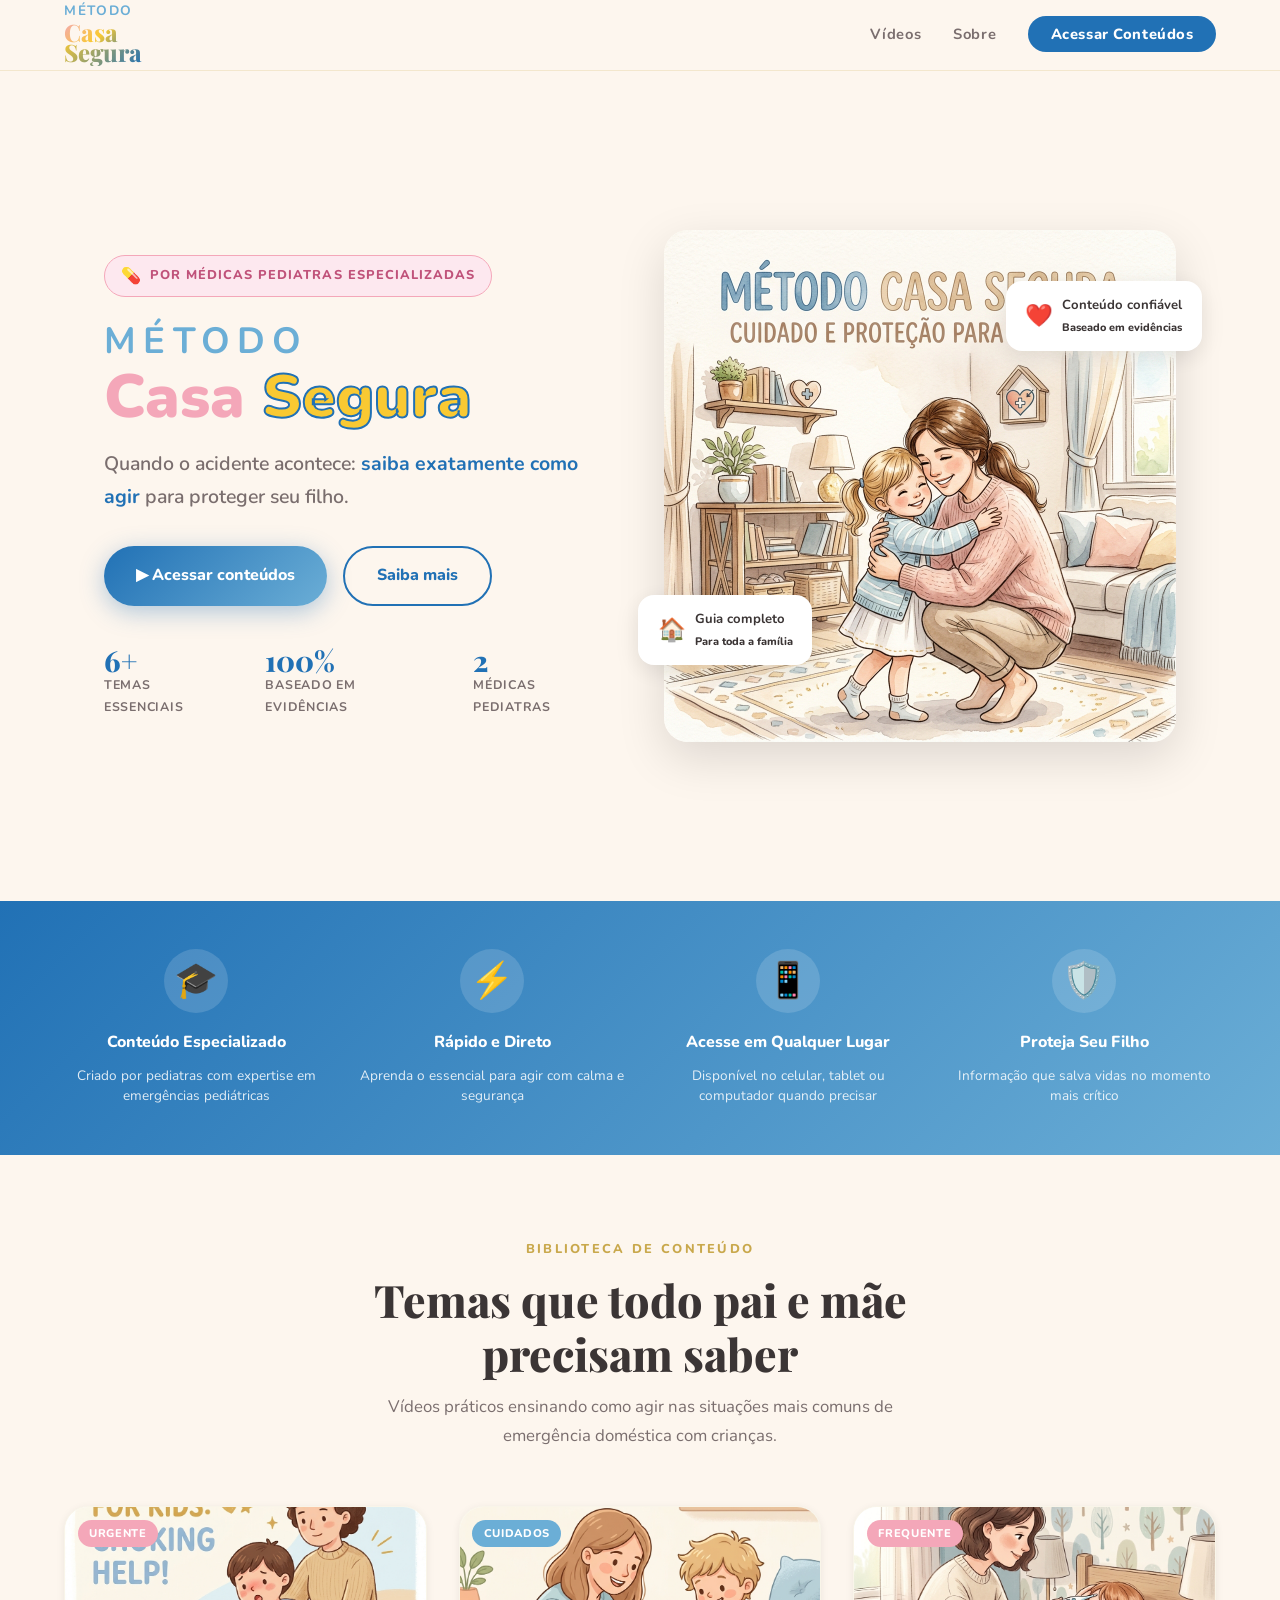
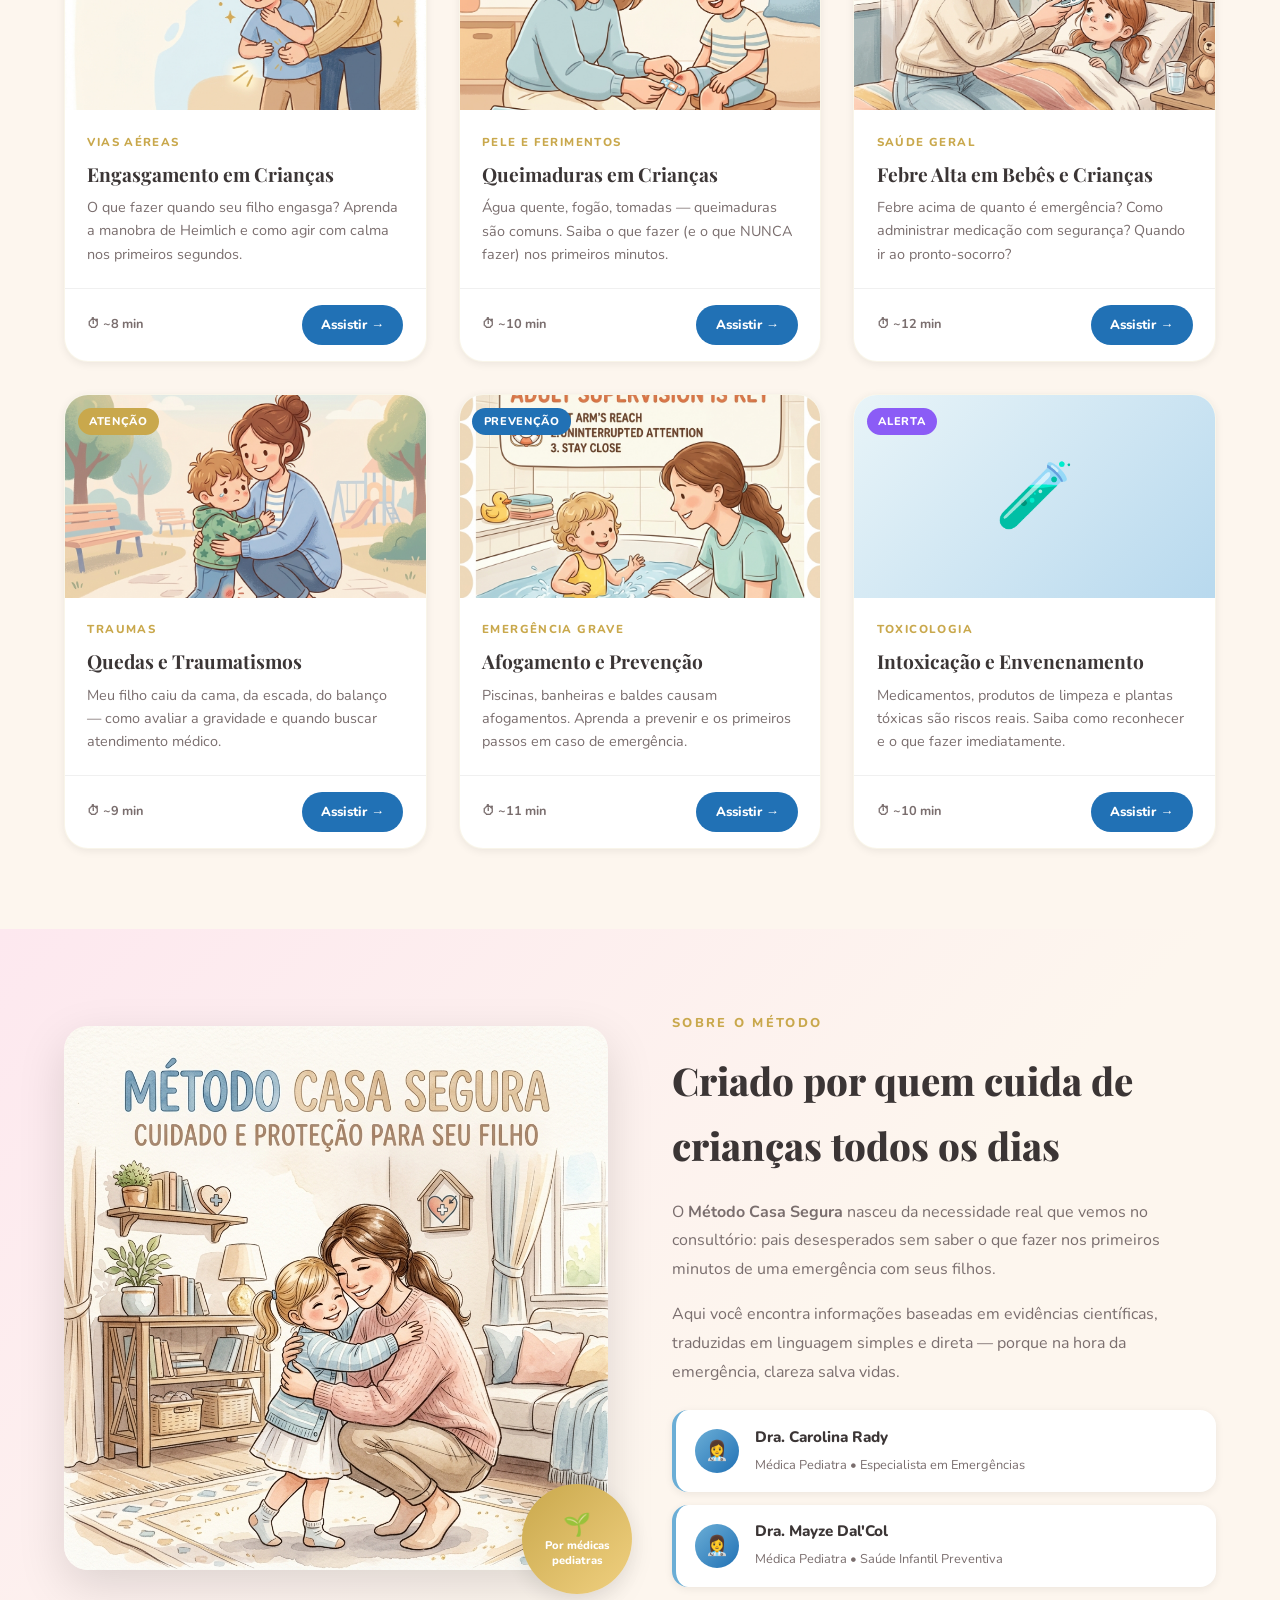
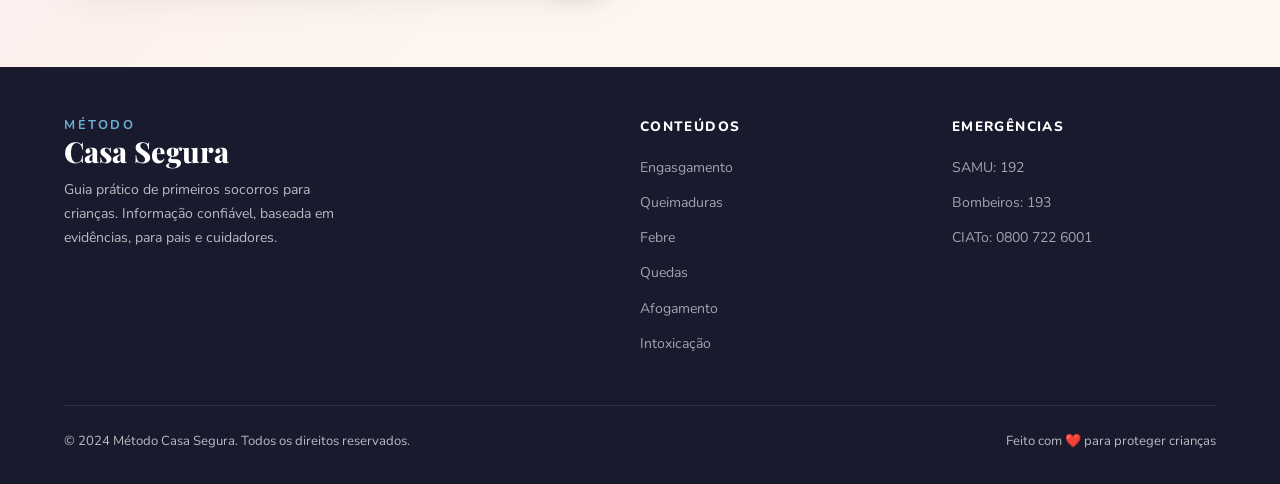
==== index.html @ 20ad070c "Primeiro commit" ====
<!DOCTYPE html>
<html lang="pt-BR">
<head>
  <meta charset="UTF-8" />
  <meta name="viewport" content="width=device-width, initial-scale=1.0" />
  <title>Método Casa Segura — Primeiros Socorros para Crianças</title>
  <meta name="description" content="Guia prático de primeiros socorros para crianças por médicas pediatras. Saiba exatamente como agir quando o acidente acontece." />
  <meta name="keywords" content="primeiros socorros crianças, engasgamento bebê, febre infantil, queimadura criança, método casa segura" />
  <link rel="stylesheet" href="css/style.css" />
  <link rel="icon" href="data:image/svg+xml,<svg xmlns='http://www.w3.org/2000/svg' viewBox='0 0 100 100'><text y='.9em' font-size='90'>🏠</text></svg>" />
</head>
<body>

<!-- ============================
     HEADER
============================= -->
<header class="site-header" id="top">
  <nav class="nav-inner">
    <a href="index.html" class="logo" aria-label="Método Casa Segura - Início">
      <span class="logo-metodo">Método</span>
      <span class="logo-casa">Casa</span>
      <span class="logo-segura">Segura</span>
    </a>

    <ul class="nav-links" id="nav-links" role="list">
      <li><a href="#videos">Vídeos</a></li>
      <li><a href="#sobre">Sobre</a></li>
      <li><a href="#videos" class="nav-cta">Acessar Conteúdos</a></li>
    </ul>

    <button class="hamburger" id="hamburger" aria-label="Abrir menu" aria-expanded="false">
      <span></span><span></span><span></span>
    </button>
  </nav>
</header>

<!-- ============================
     HERO
============================= -->
<main>
  <section class="hero" aria-label="Apresentação">
    <div class="hero-content">
      <div class="hero-badge" role="note">
        <span class="hero-badge-icon">💊</span>
        Por médicas pediatras especializadas
      </div>

      <h1 class="hero-title">
        <span class="word-metodo">Método</span>
        <span class="word-casa">Casa</span>&nbsp;<span class="word-segura">Segura</span>
      </h1>

      <p class="hero-subtitle">
        Quando o acidente acontece: <strong>saiba exatamente como agir</strong> para proteger seu filho.
      </p>

      <div class="hero-actions">
        <a href="#videos" class="btn-primary" id="cta-acessar-conteudos">
          ▶ Acessar conteúdos
        </a>
        <a href="#sobre" class="btn-secondary" id="cta-saiba-mais">
          Saiba mais
        </a>
      </div>

      <div class="hero-stats">
        <div class="stat">
          <span class="stat-number">6+</span>
          <span class="stat-label">Temas essenciais</span>
        </div>
        <div class="stat">
          <span class="stat-number">100%</span>
          <span class="stat-label">Baseado em evidências</span>
        </div>
        <div class="stat">
          <span class="stat-number">2</span>
          <span class="stat-label">Médicas Pediatras</span>
        </div>
      </div>
    </div>

    <div class="hero-image" aria-hidden="true">
      <img src="images/hero.png" alt="Mãe abraçando criança em ambiente seguro" loading="eager" />

      <div class="hero-badge-float badge-float-1">
        <span class="badge-icon">❤️</span>
        <div>
          <strong>Conteúdo confiável</strong><br>
          <small>Baseado em evidências</small>
        </div>
      </div>

      <div class="hero-badge-float badge-float-2">
        <span class="badge-icon">🏠</span>
        <div>
          <strong>Guia completo</strong><br>
          <small>Para toda a família</small>
        </div>
      </div>
    </div>
  </section>

  <!-- ============================
       BENEFITS STRIP
  ============================= -->
  <section class="benefits-strip" aria-label="Benefícios">
    <div class="benefits-grid">
      <div class="benefit-item reveal">
        <div class="benefit-icon">🎓</div>
        <strong class="benefit-title">Conteúdo Especializado</strong>
        <p class="benefit-desc">Criado por pediatras com expertise em emergências pediátricas</p>
      </div>
      <div class="benefit-item reveal">
        <div class="benefit-icon">⚡</div>
        <strong class="benefit-title">Rápido e Direto</strong>
        <p class="benefit-desc">Aprenda o essencial para agir com calma e segurança</p>
      </div>
      <div class="benefit-item reveal">
        <div class="benefit-icon">📱</div>
        <strong class="benefit-title">Acesse em Qualquer Lugar</strong>
        <p class="benefit-desc">Disponível no celular, tablet ou computador quando precisar</p>
      </div>
      <div class="benefit-item reveal">
        <div class="benefit-icon">🛡️</div>
        <strong class="benefit-title">Proteja Seu Filho</strong>
        <p class="benefit-desc">Informação que salva vidas no momento mais crítico</p>
      </div>
    </div>
  </section>

  <!-- ============================
       VIDEO CARDS
  ============================= -->
  <section class="section videos-section" id="videos" aria-label="Vídeos de primeiros socorros">
    <div class="section-inner">
      <header class="section-header reveal">
        <span class="section-eyebrow">Biblioteca de Conteúdo</span>
        <h2 class="section-title">Temas que todo pai e mãe<br>precisam saber</h2>
        <p class="section-subtitle">Vídeos práticos ensinando como agir nas situações mais comuns de emergência doméstica com crianças.</p>
      </header>

      <div class="cards-grid" id="videos-grid">

        <!-- Card 1: Engasgamento -->
        <article class="video-card reveal" id="card-engasgamento">
          <a href="video/engasgamento.html" class="card-thumb" aria-label="Assistir: Engasgamento em Crianças">
            <img src="images/thumb_engasgamento.png" alt="Como agir em casos de engasgamento" loading="lazy" />
            <div class="card-play-overlay" aria-hidden="true">
              <div class="play-btn-overlay">▶</div>
            </div>
            <span class="card-tag">Urgente</span>
          </a>
          <div class="card-body">
            <span class="card-category">Vias Aéreas</span>
            <h3 class="card-title">Engasgamento em Crianças</h3>
            <p class="card-desc">O que fazer quando seu filho engasga? Aprenda a manobra de Heimlich e como agir com calma nos primeiros segundos.</p>
          </div>
          <div class="card-footer">
            <span class="card-duration">⏱ ~8 min</span>
            <a href="video/engasgamento.html" class="btn-card" id="btn-engasgamento">Assistir →</a>
          </div>
        </article>

        <!-- Card 2: Queimadura -->
        <article class="video-card reveal" id="card-queimadura">
          <a href="video/queimadura.html" class="card-thumb" aria-label="Assistir: Queimaduras em Crianças">
            <img src="images/thumb_queimadura.png" alt="Primeiros socorros para queimaduras" loading="lazy" />
            <div class="card-play-overlay" aria-hidden="true">
              <div class="play-btn-overlay">▶</div>
            </div>
            <span class="card-tag" style="background: var(--azul-suave);">Cuidados</span>
          </a>
          <div class="card-body">
            <span class="card-category">Pele e Ferimentos</span>
            <h3 class="card-title">Queimaduras em Crianças</h3>
            <p class="card-desc">Água quente, fogão, tomadas — queimaduras são comuns. Saiba o que fazer (e o que NUNCA fazer) nos primeiros minutos.</p>
          </div>
          <div class="card-footer">
            <span class="card-duration">⏱ ~10 min</span>
            <a href="video/queimadura.html" class="btn-card" id="btn-queimadura">Assistir →</a>
          </div>
        </article>

        <!-- Card 3: Febre -->
        <article class="video-card reveal" id="card-febre">
          <a href="video/febre.html" class="card-thumb" aria-label="Assistir: Febre Alta em Bebês e Crianças">
            <img src="images/thumb_febre.png" alt="Como controlar febre em crianças" loading="lazy" />
            <div class="card-play-overlay" aria-hidden="true">
              <div class="play-btn-overlay">▶</div>
            </div>
            <span class="card-tag" style="background: var(--rosa);">Frequente</span>
          </a>
          <div class="card-body">
            <span class="card-category">Saúde Geral</span>
            <h3 class="card-title">Febre Alta em Bebês e Crianças</h3>
            <p class="card-desc">Febre acima de quanto é emergência? Como administrar medicação com segurança? Quando ir ao pronto-socorro?</p>
          </div>
          <div class="card-footer">
            <span class="card-duration">⏱ ~12 min</span>
            <a href="video/febre.html" class="btn-card" id="btn-febre">Assistir →</a>
          </div>
        </article>

        <!-- Card 4: Queda -->
        <article class="video-card reveal" id="card-queda">
          <a href="video/queda.html" class="card-thumb" aria-label="Assistir: Quedas e Traumatismos">
            <img src="images/thumb_queda.png" alt="Como agir em casos de queda" loading="lazy" />
            <div class="card-play-overlay" aria-hidden="true">
              <div class="play-btn-overlay">▶</div>
            </div>
            <span class="card-tag" style="background: var(--dourado);">Atenção</span>
          </a>
          <div class="card-body">
            <span class="card-category">Traumas</span>
            <h3 class="card-title">Quedas e Traumatismos</h3>
            <p class="card-desc">Meu filho caiu da cama, da escada, do balanço — como avaliar a gravidade e quando buscar atendimento médico.</p>
          </div>
          <div class="card-footer">
            <span class="card-duration">⏱ ~9 min</span>
            <a href="video/queda.html" class="btn-card" id="btn-queda">Assistir →</a>
          </div>
        </article>

        <!-- Card 5: Afogamento -->
        <article class="video-card reveal" id="card-afogamento">
          <a href="video/afogamento.html" class="card-thumb" aria-label="Assistir: Afogamento e Prevenção">
            <img src="images/thumb_afogamento.png" alt="Prevenção e primeiros socorros para afogamento" loading="lazy" />
            <div class="card-play-overlay" aria-hidden="true">
              <div class="play-btn-overlay">▶</div>
            </div>
            <span class="card-tag" style="background: var(--azul-forte);">Prevenção</span>
          </a>
          <div class="card-body">
            <span class="card-category">Emergência Grave</span>
            <h3 class="card-title">Afogamento e Prevenção</h3>
            <p class="card-desc">Piscinas, banheiras e baldes causam afogamentos. Aprenda a prevenir e os primeiros passos em caso de emergência.</p>
          </div>
          <div class="card-footer">
            <span class="card-duration">⏱ ~11 min</span>
            <a href="video/afogamento.html" class="btn-card" id="btn-afogamento">Assistir →</a>
          </div>
        </article>

        <!-- Card 6: Intoxicação -->
        <article class="video-card reveal" id="card-intoxicacao">
          <a href="video/intoxicacao.html" class="card-thumb" aria-label="Assistir: Intoxicação e Envenenamento">
            <div style="width:100%;height:100%;background:linear-gradient(135deg,#E8F4F8,#B8D9EE);display:flex;align-items:center;justify-content:center;font-size:4rem;" aria-hidden="true">🧪</div>
            <div class="card-play-overlay" aria-hidden="true">
              <div class="play-btn-overlay">▶</div>
            </div>
            <span class="card-tag" style="background: #8B5CF6;">Alerta</span>
          </a>
          <div class="card-body">
            <span class="card-category">Toxicologia</span>
            <h3 class="card-title">Intoxicação e Envenenamento</h3>
            <p class="card-desc">Medicamentos, produtos de limpeza e plantas tóxicas são riscos reais. Saiba como reconhecer e o que fazer imediatamente.</p>
          </div>
          <div class="card-footer">
            <span class="card-duration">⏱ ~10 min</span>
            <a href="video/intoxicacao.html" class="btn-card" id="btn-intoxicacao">Assistir →</a>
          </div>
        </article>

      </div><!-- /.cards-grid -->
    </div>
  </section>

  <!-- ============================
       SOBRE / ABOUT
  ============================= -->
  <section class="section about-section" id="sobre" aria-label="Sobre o projeto">
    <div class="section-inner">
      <div class="about-grid">
        <div class="about-image-wrap reveal">
          <img src="images/hero.png" alt="Dra. Carolina Rady e Dra. Mayze Dal Col - Médicas pediatras" />
          <div class="about-badge-stamp" aria-label="Por médicas pediatras">
            <span style="font-size:1.4rem">🌱</span>
            Por médicas pediatras
          </div>
        </div>

        <div class="about-content reveal">
          <span class="section-eyebrow">Sobre o Método</span>
          <h2>Criado por quem cuida de crianças todos os dias</h2>
          <p>O <strong>Método Casa Segura</strong> nasceu da necessidade real que vemos no consultório: pais desesperados sem saber o que fazer nos primeiros minutos de uma emergência com seus filhos.</p>
          <p>Aqui você encontra informações baseadas em evidências científicas, traduzidas em linguagem simples e direta — porque na hora da emergência, clareza salva vidas.</p>

          <div class="doctors-list">
            <div class="doctor-item">
              <div class="doctor-avatar" aria-hidden="true">👩‍⚕️</div>
              <div class="doctor-info">
                <strong>Dra. Carolina Rady</strong>
                <span>Médica Pediatra • Especialista em Emergências</span>
              </div>
            </div>
            <div class="doctor-item">
              <div class="doctor-avatar" aria-hidden="true">👩‍⚕️</div>
              <div class="doctor-info">
                <strong>Dra. Mayze Dal'Col</strong>
                <span>Médica Pediatra • Saúde Infantil Preventiva</span>
              </div>
            </div>
          </div>
        </div>
      </div>
    </div>
  </section>

</main>

<!-- ============================
     FOOTER
============================= -->
<footer class="site-footer" aria-label="Rodapé">
  <div class="footer-inner">
    <div class="footer-brand">
      <div class="logo-footer-metodo">Método</div>
      <div class="logo-footer-name">Casa Segura</div>
      <p>Guia prático de primeiros socorros para crianças. Informação confiável, baseada em evidências, para pais e cuidadores.</p>
    </div>

    <div class="footer-col">
      <h4>Conteúdos</h4>
      <ul>
        <li><a href="video/engasgamento.html">Engasgamento</a></li>
        <li><a href="video/queimadura.html">Queimaduras</a></li>
        <li><a href="video/febre.html">Febre</a></li>
        <li><a href="video/queda.html">Quedas</a></li>
        <li><a href="video/afogamento.html">Afogamento</a></li>
        <li><a href="video/intoxicacao.html">Intoxicação</a></li>
      </ul>
    </div>

    <div class="footer-col">
      <h4>Emergências</h4>
      <ul>
        <li><a href="tel:192">SAMU: 192</a></li>
        <li><a href="tel:193">Bombeiros: 193</a></li>
        <li><a href="tel:0800722600">CIATo: 0800 722 6001</a></li>
      </ul>
    </div>
  </div>

  <div class="footer-bottom">
    <p>&copy; 2024 Método Casa Segura. Todos os direitos reservados.</p>
    <p>Feito com <span class="heart">❤️</span> para proteger crianças</p>
  </div>
</footer>

<script src="js/main.js" defer></script>
</body>
</html>
---- css/style.css ----
/* ===================================================
   MÉTODO CASA SEGURA — Design System
   =================================================== */

@import url('https://fonts.googleapis.com/css2?family=Nunito:ital,wght@0,400;0,600;0,700;0,800;0,900;1,700&family=Playfair+Display:wght@700;800&display=swap');

/* --- CSS Variables --- */
:root {
  --azul-suave:    #6BAED6;
  --azul-forte:    #2171B5;
  --bege:          #FDF6EE;
  --bege-escuro:   #F0E6D3;
  --dourado:       #C9A84C;
  --dourado-claro: #F0D080;
  --rosa:          #F4A7B9;
  --rosa-suave:    #FDE8EF;
  --amarelo:       #F9C932;
  --texto:         #3B3535;
  --texto-leve:    #7A6E6E;
  --branco:        #FFFFFF;

  --radius-sm:  8px;
  --radius-md:  16px;
  --radius-lg:  24px;
  --radius-xl:  40px;

  --shadow-sm:  0 2px 8px rgba(0,0,0,.07);
  --shadow-md:  0 6px 24px rgba(0,0,0,.10);
  --shadow-lg:  0 16px 48px rgba(0,0,0,.13);

  --transition: .3s cubic-bezier(.4,0,.2,1);
  --font-body:  'Nunito', sans-serif;
  --font-title: 'Playfair Display', serif;
}

/* --- Reset & Base --- */
*, *::before, *::after { box-sizing: border-box; margin: 0; padding: 0; }

html { scroll-behavior: smooth; font-size: 16px; }

body {
  font-family: var(--font-body);
  background-color: var(--bege);
  color: var(--texto);
  line-height: 1.7;
  overflow-x: hidden;
}

img { display: block; max-width: 100%; }
a   { text-decoration: none; color: inherit; }
ul  { list-style: none; }

/* --- Scrollbar --- */
::-webkit-scrollbar { width: 8px; }
::-webkit-scrollbar-track { background: var(--bege-escuro); }
::-webkit-scrollbar-thumb { background: var(--azul-suave); border-radius: 4px; }

/* ===================================================
   HEADER / NAV
   =================================================== */
.site-header {
  position: sticky;
  top: 0;
  z-index: 100;
  background: rgba(253,246,238,.92);
  backdrop-filter: blur(12px);
  border-bottom: 1px solid rgba(201,168,76,.2);
  padding: 0 clamp(1rem, 5vw, 4rem);
}

.nav-inner {
  max-width: 1200px;
  margin: 0 auto;
  height: 70px;
  display: flex;
  align-items: center;
  justify-content: space-between;
}

.logo {
  display: flex;
  flex-direction: column;
  line-height: 1.1;
  user-select: none;
}

.logo-metodo {
  font-family: var(--font-body);
  font-weight: 700;
  font-size: .85rem;
  letter-spacing: .12em;
  color: var(--azul-suave);
  text-transform: uppercase;
}

.logo-casa {
  font-family: var(--font-title);
  font-size: 1.5rem;
  font-weight: 800;
  background: linear-gradient(135deg, var(--rosa) 0%, var(--amarelo) 50%, var(--azul-forte) 100%);
  -webkit-background-clip: text;
  -webkit-text-fill-color: transparent;
  background-clip: text;
}

.logo-segura {
  font-family: var(--font-title);
  font-size: 1.5rem;
  font-weight: 800;
  background: linear-gradient(135deg, var(--amarelo) 0%, var(--azul-forte) 100%);
  -webkit-background-clip: text;
  -webkit-text-fill-color: transparent;
  background-clip: text;
  margin-top: -6px;
}

.nav-links {
  display: flex;
  gap: 2rem;
  align-items: center;
}

.nav-links a {
  font-weight: 700;
  font-size: .92rem;
  color: var(--texto-leve);
  letter-spacing: .04em;
  transition: color var(--transition);
  position: relative;
}

.nav-links a::after {
  content: '';
  position: absolute;
  bottom: -4px; left: 0;
  width: 0; height: 2px;
  background: var(--dourado);
  border-radius: 2px;
  transition: width var(--transition);
}

.nav-links a:hover { color: var(--azul-forte); }
.nav-links a:hover::after { width: 100%; }

.nav-cta {
  background: var(--azul-forte) !important;
  color: var(--branco) !important;
  padding: .5rem 1.4rem;
  border-radius: var(--radius-xl);
  font-weight: 800 !important;
  transition: background var(--transition), transform var(--transition), box-shadow var(--transition) !important;
}

.nav-cta::after { display: none !important; }
.nav-cta:hover {
  background: var(--azul-suave) !important;
  transform: translateY(-2px);
  box-shadow: 0 6px 20px rgba(33,113,181,.35) !important;
}

/* Hamburger */
.hamburger {
  display: none;
  flex-direction: column;
  gap: 5px;
  cursor: pointer;
  padding: 4px;
  background: none;
  border: none;
}
.hamburger span {
  display: block;
  width: 26px; height: 3px;
  background: var(--azul-forte);
  border-radius: 3px;
  transition: var(--transition);
}

/* ===================================================
   HERO SECTION
   =================================================== */
.hero {
  min-height: calc(100vh - 70px);
  display: grid;
  grid-template-columns: 1fr 1fr;
  align-items: center;
  gap: 3rem;
  padding: 4rem clamp(1rem, 5vw, 4rem);
  max-width: 1200px;
  margin: 0 auto;
}

.hero-content { order: 1; }

.hero-badge {
  display: inline-flex;
  align-items: center;
  gap: .5rem;
  background: var(--rosa-suave);
  border: 1px solid var(--rosa);
  color: #C0527A;
  font-size: .8rem;
  font-weight: 800;
  letter-spacing: .08em;
  text-transform: uppercase;
  padding: .4rem 1rem;
  border-radius: var(--radius-xl);
  margin-bottom: 1.5rem;
  animation: fadeInDown .6s ease both;
}

.hero-badge-icon { font-size: 1rem; }

.hero-title {
  font-family: var(--font-body);
  font-weight: 900;
  font-size: clamp(2.2rem, 5vw, 3.8rem);
  line-height: 1.1;
  margin-bottom: 1rem;
  animation: fadeInUp .7s .1s ease both;
}

.hero-title .word-metodo {
  font-family: var(--font-body);
  font-size: .6em;
  font-weight: 700;
  display: block;
  color: var(--azul-suave);
  letter-spacing: .2em;
  text-transform: uppercase;
  margin-bottom: .2rem;
}

.hero-title .word-casa {
  color: var(--rosa);
  display: inline-block;
}

.hero-title .word-segura {
  color: var(--amarelo);
  display: inline-block;
  -webkit-text-stroke: 2px var(--azul-forte);
}

.hero-subtitle {
  font-size: clamp(1rem, 2vw, 1.22rem);
  color: var(--texto-leve);
  font-weight: 600;
  max-width: 480px;
  margin-bottom: 2rem;
  animation: fadeInUp .7s .2s ease both;
}

.hero-subtitle strong { color: var(--azul-forte); }

.hero-actions {
  display: flex;
  flex-wrap: wrap;
  gap: 1rem;
  animation: fadeInUp .7s .3s ease both;
}

.btn-primary {
  display: inline-flex;
  align-items: center;
  gap: .6rem;
  background: linear-gradient(135deg, var(--azul-forte), var(--azul-suave));
  color: var(--branco);
  font-family: var(--font-body);
  font-weight: 800;
  font-size: 1rem;
  padding: .9rem 2rem;
  border-radius: var(--radius-xl);
  border: none;
  cursor: pointer;
  box-shadow: 0 6px 24px rgba(33,113,181,.35);
  transition: transform var(--transition), box-shadow var(--transition);
}
.btn-primary:hover {
  transform: translateY(-3px);
  box-shadow: 0 12px 36px rgba(33,113,181,.45);
}

.btn-secondary {
  display: inline-flex;
  align-items: center;
  gap: .6rem;
  background: transparent;
  color: var(--azul-forte);
  font-family: var(--font-body);
  font-weight: 800;
  font-size: 1rem;
  padding: .9rem 2rem;
  border-radius: var(--radius-xl);
  border: 2px solid var(--azul-forte);
  cursor: pointer;
  transition: background var(--transition), color var(--transition), transform var(--transition);
}
.btn-secondary:hover {
  background: var(--azul-forte);
  color: var(--branco);
  transform: translateY(-3px);
}

.hero-stats {
  display: flex;
  gap: 2rem;
  margin-top: 2.5rem;
  animation: fadeInUp .7s .4s ease both;
}

.stat {
  display: flex;
  flex-direction: column;
}
.stat-number {
  font-family: var(--font-title);
  font-size: 1.8rem;
  font-weight: 800;
  color: var(--azul-forte);
  line-height: 1;
}
.stat-label {
  font-size: .78rem;
  font-weight: 700;
  color: var(--texto-leve);
  text-transform: uppercase;
  letter-spacing: .06em;
}

.hero-image {
  order: 2;
  position: relative;
  animation: fadeIn .8s .2s ease both;
}

.hero-image img {
  width: 100%;
  max-width: 520px;
  margin: 0 auto;
  border-radius: var(--radius-lg);
  box-shadow: var(--shadow-lg);
}

.hero-badge-float {
  position: absolute;
  background: var(--branco);
  border-radius: var(--radius-md);
  box-shadow: var(--shadow-md);
  padding: .8rem 1.2rem;
  display: flex;
  align-items: center;
  gap: .6rem;
  font-weight: 800;
  font-size: .82rem;
  color: var(--texto);
  animation: float 3s ease-in-out infinite;
}

.hero-badge-float .badge-icon { font-size: 1.4rem; }

.badge-float-1 { top: 10%; right: -5%; }
.badge-float-2 { bottom: 15%; left: -5%; animation-delay: 1.5s; }

/* ===================================================
   DIVIDER ORNAMENT
   =================================================== */
.ornament-divider {
  text-align: center;
  padding: .5rem 0;
  color: var(--dourado);
  font-size: 1.4rem;
  letter-spacing: .6em;
  opacity: .6;
}

/* ===================================================
   SECTION COMMONS
   =================================================== */
.section {
  padding: 5rem clamp(1rem, 5vw, 4rem);
}

.section-inner {
  max-width: 1200px;
  margin: 0 auto;
}

.section-header {
  text-align: center;
  margin-bottom: 3.5rem;
}

.section-eyebrow {
  display: inline-block;
  font-size: .8rem;
  font-weight: 800;
  letter-spacing: .18em;
  text-transform: uppercase;
  color: var(--dourado);
  margin-bottom: .8rem;
}

.section-title {
  font-family: var(--font-title);
  font-size: clamp(1.8rem, 4vw, 2.8rem);
  font-weight: 800;
  color: var(--texto);
  line-height: 1.2;
  margin-bottom: .8rem;
}

.section-subtitle {
  font-size: 1.05rem;
  color: var(--texto-leve);
  max-width: 560px;
  margin: 0 auto;
}

/* ===================================================
   BENEFITS STRIP
   =================================================== */
.benefits-strip {
  background: linear-gradient(135deg, var(--azul-forte) 0%, var(--azul-suave) 100%);
  padding: 3rem clamp(1rem, 5vw, 4rem);
}

.benefits-grid {
  max-width: 1200px;
  margin: 0 auto;
  display: grid;
  grid-template-columns: repeat(auto-fit, minmax(200px, 1fr));
  gap: 2rem;
}

.benefit-item {
  display: flex;
  flex-direction: column;
  align-items: center;
  text-align: center;
  color: var(--branco);
  gap: .6rem;
}

.benefit-icon {
  font-size: 2.2rem;
  background: rgba(255,255,255,.15);
  width: 64px; height: 64px;
  border-radius: 50%;
  display: flex;
  align-items: center;
  justify-content: center;
  margin-bottom: .4rem;
}

.benefit-title {
  font-weight: 800;
  font-size: 1rem;
}

.benefit-desc {
  font-size: .85rem;
  opacity: .85;
  line-height: 1.5;
}

/* ===================================================
   VIDEO CARDS GRID
   =================================================== */
.videos-section { background: var(--bege); }

.cards-grid {
  display: grid;
  grid-template-columns: repeat(auto-fill, minmax(300px, 1fr));
  gap: 2rem;
}

.video-card {
  background: var(--branco);
  border-radius: var(--radius-lg);
  overflow: hidden;
  box-shadow: var(--shadow-sm);
  transition: transform var(--transition), box-shadow var(--transition);
  cursor: pointer;
  display: flex;
  flex-direction: column;
  border: 1px solid rgba(201,168,76,.12);
}

.video-card:hover {
  transform: translateY(-8px);
  box-shadow: var(--shadow-lg);
}

.card-thumb {
  position: relative;
  overflow: hidden;
  aspect-ratio: 16/9;
  background: var(--bege-escuro);
}

.card-thumb img {
  width: 100%;
  height: 100%;
  object-fit: cover;
  transition: transform var(--transition);
}

.video-card:hover .card-thumb img {
  transform: scale(1.05);
}

.card-play-overlay {
  position: absolute;
  inset: 0;
  background: rgba(33,113,181,.18);
  display: flex;
  align-items: center;
  justify-content: center;
  opacity: 0;
  transition: opacity var(--transition);
}

.video-card:hover .card-play-overlay { opacity: 1; }

.play-btn-overlay {
  width: 60px; height: 60px;
  background: var(--branco);
  border-radius: 50%;
  display: flex;
  align-items: center;
  justify-content: center;
  box-shadow: var(--shadow-md);
  font-size: 1.4rem;
  transform: scale(.8);
  transition: transform var(--transition);
}

.video-card:hover .play-btn-overlay { transform: scale(1); }

.card-tag {
  position: absolute;
  top: .8rem; left: .8rem;
  background: var(--rosa);
  color: var(--branco);
  font-size: .7rem;
  font-weight: 800;
  text-transform: uppercase;
  letter-spacing: .06em;
  padding: .25rem .7rem;
  border-radius: var(--radius-xl);
}

.card-body {
  padding: 1.4rem;
  flex: 1;
  display: flex;
  flex-direction: column;
  gap: .6rem;
}

.card-category {
  font-size: .72rem;
  font-weight: 800;
  letter-spacing: .12em;
  text-transform: uppercase;
  color: var(--dourado);
}

.card-title {
  font-family: var(--font-title);
  font-size: 1.2rem;
  font-weight: 700;
  color: var(--texto);
  line-height: 1.3;
}

.card-desc {
  font-size: .9rem;
  color: var(--texto-leve);
  line-height: 1.6;
  flex: 1;
}

.card-footer {
  display: flex;
  align-items: center;
  justify-content: space-between;
  padding: 1rem 1.4rem;
  border-top: 1px solid rgba(0,0,0,.06);
}

.card-duration {
  font-size: .8rem;
  font-weight: 700;
  color: var(--texto-leve);
  display: flex;
  align-items: center;
  gap: .35rem;
}

.btn-card {
  display: inline-flex;
  align-items: center;
  gap: .4rem;
  background: var(--azul-forte);
  color: var(--branco);
  font-family: var(--font-body);
  font-weight: 800;
  font-size: .82rem;
  padding: .55rem 1.2rem;
  border-radius: var(--radius-xl);
  border: none;
  cursor: pointer;
  transition: background var(--transition), transform var(--transition);
  text-decoration: none;
}

.btn-card:hover {
  background: var(--azul-suave);
  transform: translateX(3px);
}

/* ===================================================
   ABOUT SECTION
   =================================================== */
.about-section {
  background: linear-gradient(135deg, var(--rosa-suave) 0%, var(--bege) 60%);
}

.about-grid {
  display: grid;
  grid-template-columns: 1fr 1fr;
  gap: 4rem;
  align-items: center;
}

.about-image-wrap {
  position: relative;
}

.about-image-wrap img {
  border-radius: var(--radius-lg);
  box-shadow: var(--shadow-lg);
}

.about-badge-stamp {
  position: absolute;
  bottom: -1.5rem; right: -1.5rem;
  width: 110px; height: 110px;
  background: linear-gradient(135deg, var(--dourado), var(--dourado-claro));
  border-radius: 50%;
  display: flex;
  flex-direction: column;
  align-items: center;
  justify-content: center;
  text-align: center;
  box-shadow: var(--shadow-md);
  color: var(--branco);
  font-weight: 800;
  font-size: .7rem;
  line-height: 1.3;
  padding: 1rem;
  animation: float 3s ease-in-out infinite;
}

.about-content h2 {
  font-family: var(--font-title);
  font-size: clamp(1.6rem, 3vw, 2.4rem);
  font-weight: 800;
  color: var(--texto);
  margin-bottom: 1.2rem;
}

.about-content p {
  font-size: 1rem;
  color: var(--texto-leve);
  margin-bottom: 1rem;
  line-height: 1.8;
}

.doctors-list {
  display: flex;
  flex-direction: column;
  gap: .8rem;
  margin-top: 1.5rem;
}

.doctor-item {
  display: flex;
  align-items: center;
  gap: 1rem;
  background: var(--branco);
  padding: .9rem 1.2rem;
  border-radius: var(--radius-md);
  box-shadow: var(--shadow-sm);
  border-left: 4px solid var(--azul-suave);
}

.doctor-avatar {
  width: 44px; height: 44px;
  border-radius: 50%;
  background: linear-gradient(135deg, var(--azul-suave), var(--azul-forte));
  display: flex;
  align-items: center;
  justify-content: center;
  font-size: 1.2rem;
  flex-shrink: 0;
}

.doctor-info strong {
  display: block;
  font-weight: 800;
  font-size: .95rem;
  color: var(--texto);
}

.doctor-info span {
  font-size: .8rem;
  color: var(--texto-leve);
}

/* ===================================================
   FOOTER
   =================================================== */
.site-footer {
  background: #1A1A2E;
  color: rgba(255,255,255,.7);
  padding: 3rem clamp(1rem, 5vw, 4rem) 2rem;
}

.footer-inner {
  max-width: 1200px;
  margin: 0 auto;
  display: grid;
  grid-template-columns: 2fr 1fr 1fr;
  gap: 3rem;
  padding-bottom: 2.5rem;
  border-bottom: 1px solid rgba(255,255,255,.1);
}

.footer-brand .logo-footer-metodo {
  font-size: .8rem;
  font-weight: 700;
  letter-spacing: .2em;
  text-transform: uppercase;
  color: var(--azul-suave);
}

.footer-brand .logo-footer-name {
  font-family: var(--font-title);
  font-size: 1.8rem;
  font-weight: 800;
  color: var(--branco);
  line-height: 1;
  margin-bottom: .8rem;
}

.footer-brand p {
  font-size: .88rem;
  line-height: 1.7;
  max-width: 300px;
}

.footer-col h4 {
  font-weight: 800;
  font-size: .85rem;
  letter-spacing: .1em;
  text-transform: uppercase;
  color: var(--branco);
  margin-bottom: 1rem;
}

.footer-col ul li {
  margin-bottom: .5rem;
}

.footer-col ul li a {
  font-size: .88rem;
  color: rgba(255,255,255,.6);
  transition: color var(--transition);
}

.footer-col ul li a:hover { color: var(--azul-suave); }

.footer-bottom {
  max-width: 1200px;
  margin: 1.5rem auto 0;
  display: flex;
  align-items: center;
  justify-content: space-between;
  flex-wrap: wrap;
  gap: 1rem;
  font-size: .82rem;
}

.footer-bottom .heart { color: var(--rosa); }

/* ===================================================
   VIDEO PAGE SPECIFICS
   =================================================== */
.page-video-hero {
  background: linear-gradient(180deg, var(--bege-escuro) 0%, var(--bege) 100%);
  padding: 3rem clamp(1rem, 5vw, 4rem) 0;
}

.video-page-inner {
  max-width: 900px;
  margin: 0 auto;
}

.back-link {
  display: inline-flex;
  align-items: center;
  gap: .5rem;
  color: var(--azul-forte);
  font-weight: 800;
  font-size: .9rem;
  margin-bottom: 1.5rem;
  transition: gap var(--transition);
}
.back-link:hover { gap: .8rem; }

.video-page-category {
  font-size: .75rem;
  font-weight: 800;
  letter-spacing: .14em;
  text-transform: uppercase;
  color: var(--dourado);
  margin-bottom: .5rem;
}

.video-page-title {
  font-family: var(--font-title);
  font-size: clamp(1.8rem, 4vw, 3rem);
  font-weight: 800;
  color: var(--texto);
  line-height: 1.2;
  margin-bottom: 1rem;
}

.video-page-subtitle {
  font-size: 1.1rem;
  color: var(--texto-leve);
  margin-bottom: 2rem;
  max-width: 600px;
}

.video-player-wrap {
  background: #0d0d0d;
  border-radius: var(--radius-lg) var(--radius-lg) 0 0;
  overflow: hidden;
  aspect-ratio: 16/9;
  box-shadow: var(--shadow-lg);
  position: relative;
}

.video-player-wrap iframe,
.video-player-wrap video {
  width: 100%;
  height: 100%;
  border: none;
  display: block;
}

/* HTML5 video native controls override */
.video-player-wrap video {
  background: #000;
  outline: none;
}

/* Placeholder when no video is set */
.video-placeholder {
  position: absolute;
  inset: 0;
  display: flex;
  flex-direction: column;
  align-items: center;
  justify-content: center;
  gap: 1rem;
  background: linear-gradient(135deg, #1a1a2e 0%, #16213e 100%);
  color: rgba(255,255,255,.5);
  font-family: var(--font-body);
}

.video-placeholder .ph-icon { font-size: 3.5rem; opacity: .4; }
.video-placeholder p { font-size: .9rem; text-align: center; max-width: 260px; line-height: 1.6; }

.video-content-section {
  padding: 3rem clamp(1rem, 5vw, 4rem) 5rem;
}

.video-content-inner {
  max-width: 900px;
  margin: 0 auto;
  display: grid;
  grid-template-columns: 1fr 320px;
  gap: 3rem;
  align-items: start;
}

.video-description h3 {
  font-family: var(--font-title);
  font-size: 1.5rem;
  font-weight: 700;
  color: var(--texto);
  margin: 1.5rem 0 .8rem;
}

.video-description h3:first-child { margin-top: 0; }

.video-description p {
  font-size: 1rem;
  color: var(--texto-leve);
  line-height: 1.8;
  margin-bottom: 1rem;
}

.video-description ul {
  list-style: none;
  padding: 0;
  margin: 0 0 1.2rem;
  display: flex;
  flex-direction: column;
  gap: .5rem;
}

.video-description ul li {
  display: flex;
  gap: .7rem;
  align-items: flex-start;
  font-size: .97rem;
  color: var(--texto-leve);
  line-height: 1.6;
}

.video-description ul li::before {
  content: '✓';
  display: inline-flex;
  align-items: center;
  justify-content: center;
  width: 22px; height: 22px;
  background: linear-gradient(135deg, var(--azul-suave), var(--azul-forte));
  color: var(--branco);
  border-radius: 50%;
  font-size: .7rem;
  font-weight: 800;
  flex-shrink: 0;
  margin-top: 1px;
}

.warning-box {
  background: linear-gradient(135deg, #FFF3E0, #FFF8E7);
  border-left: 4px solid var(--amarelo);
  border-radius: 0 var(--radius-md) var(--radius-md) 0;
  padding: 1.2rem 1.5rem;
  margin: 1.5rem 0;
  font-size: .95rem;
  color: #7A5500;
  font-weight: 600;
  line-height: 1.6;
}

.warning-box strong { color: #5A3D00; }

.video-sidebar .sidebar-card {
  background: var(--branco);
  border-radius: var(--radius-lg);
  padding: 1.5rem;
  box-shadow: var(--shadow-sm);
  border: 1px solid rgba(201,168,76,.15);
  margin-bottom: 1.5rem;
}

.sidebar-card h4 {
  font-family: var(--font-title);
  font-size: 1.1rem;
  font-weight: 700;
  color: var(--texto);
  margin-bottom: 1rem;
  padding-bottom: .6rem;
  border-bottom: 2px solid var(--bege-escuro);
}

.related-list { display: flex; flex-direction: column; gap: .7rem; }

.related-item {
  display: flex;
  gap: .8rem;
  align-items: center;
  text-decoration: none;
  padding: .5rem;
  border-radius: var(--radius-sm);
  transition: background var(--transition);
}

.related-item:hover { background: var(--bege); }

.related-item img {
  width: 72px;
  height: 48px;
  object-fit: cover;
  border-radius: var(--radius-sm);
  flex-shrink: 0;
}

.related-item-info strong {
  display: block;
  font-size: .85rem;
  font-weight: 800;
  color: var(--texto);
  line-height: 1.3;
}

.related-item-info span {
  font-size: .76rem;
  color: var(--texto-leve);
}

.emergency-card {
  background: linear-gradient(135deg, var(--azul-forte), var(--azul-suave));
  color: var(--branco);
  border-radius: var(--radius-lg);
  padding: 1.5rem;
  text-align: center;
  box-shadow: var(--shadow-md);
}

.emergency-card .icon { font-size: 2.5rem; margin-bottom: .5rem; }
.emergency-card h4 { font-weight: 800; margin-bottom: .4rem; }
.emergency-card p { font-size: .85rem; opacity: .85; margin-bottom: 1rem; }
.emergency-number {
  font-family: var(--font-title);
  font-size: 2.5rem;
  font-weight: 800;
  letter-spacing: .05em;
}

/* ===================================================
   ANIMATIONS
   =================================================== */
@keyframes fadeInDown {
  from { opacity: 0; transform: translateY(-16px); }
  to   { opacity: 1; transform: translateY(0); }
}

@keyframes fadeInUp {
  from { opacity: 0; transform: translateY(20px); }
  to   { opacity: 1; transform: translateY(0); }
}

@keyframes fadeIn {
  from { opacity: 0; }
  to   { opacity: 1; }
}

@keyframes float {
  0%, 100% { transform: translateY(0); }
  50%       { transform: translateY(-10px); }
}

/* Scroll-triggered fade-in */
.reveal {
  opacity: 0;
  transform: translateY(28px);
  transition: opacity .6s ease, transform .6s ease;
}
.reveal.visible {
  opacity: 1;
  transform: translateY(0);
}

/* ===================================================
   RESPONSIVE
   =================================================== */
@media (max-width: 900px) {
  .hero {
    grid-template-columns: 1fr;
    min-height: auto;
    padding-top: 2.5rem;
    text-align: center;
  }
  .hero-content { order: 2; }
  .hero-image  { order: 1; }
  .hero-image img { max-width: 340px; }
  .hero-actions { justify-content: center; }
  .hero-stats   { justify-content: center; }
  .hero-subtitle { margin: 0 auto 2rem; }
  .badge-float-1, .badge-float-2 { display: none; }

  .about-grid { grid-template-columns: 1fr; }
  .about-image-wrap { max-width: 400px; margin: 0 auto; }

  .footer-inner { grid-template-columns: 1fr 1fr; }
  .footer-brand { grid-column: 1 / -1; }

  .video-content-inner { grid-template-columns: 1fr; }
  .video-sidebar { order: -1; }
}

@media (max-width: 600px) {
  .nav-links { display: none; flex-direction: column; }
  .nav-links.open {
    display: flex;
    position: fixed;
    top: 70px; left: 0; right: 0;
    background: var(--bege);
    padding: 1.5rem 2rem;
    box-shadow: var(--shadow-md);
    border-top: 1px solid var(--bege-escuro);
    gap: 1.2rem;
    z-index: 99;
  }
  .nav-links.open a { font-size: 1.1rem; }
  .hamburger { display: flex; }

  .footer-inner { grid-template-columns: 1fr; }
  .footer-bottom { flex-direction: column; text-align: center; }

  .cards-grid { grid-template-columns: 1fr; }
}
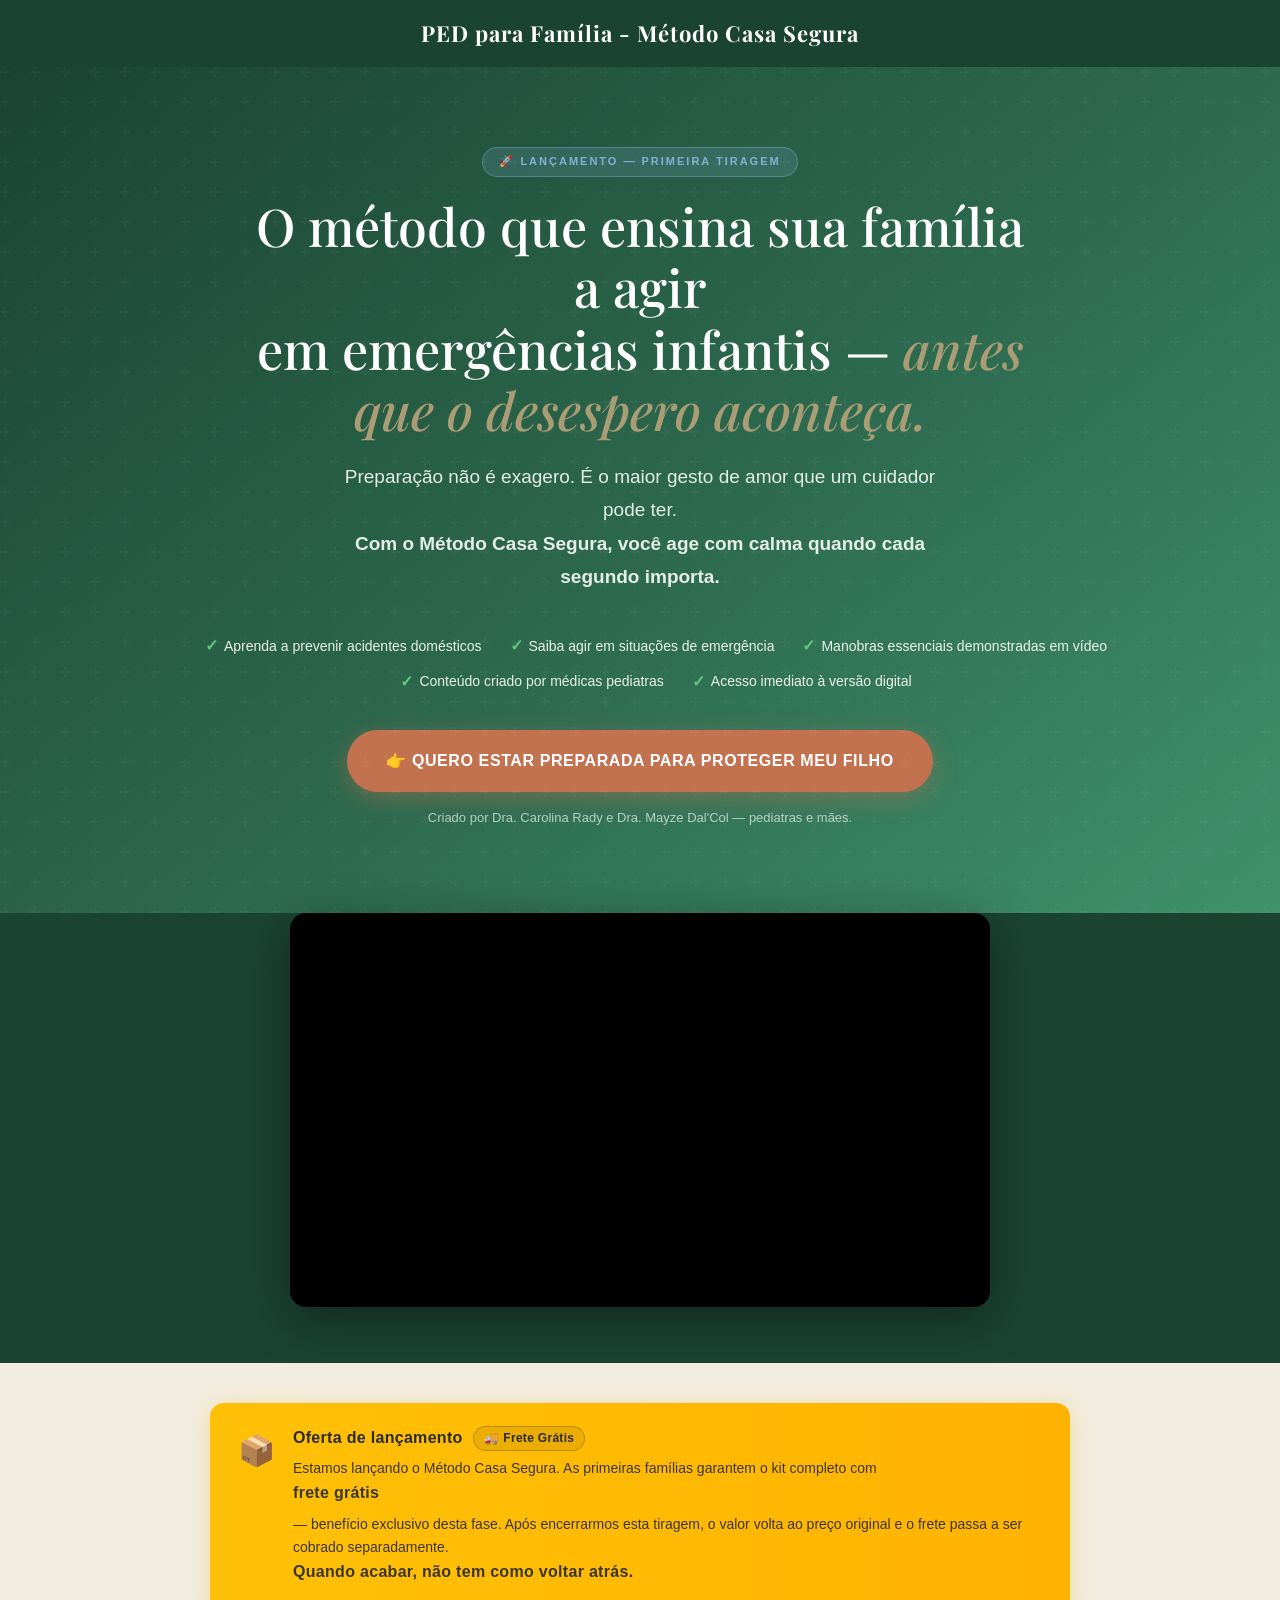
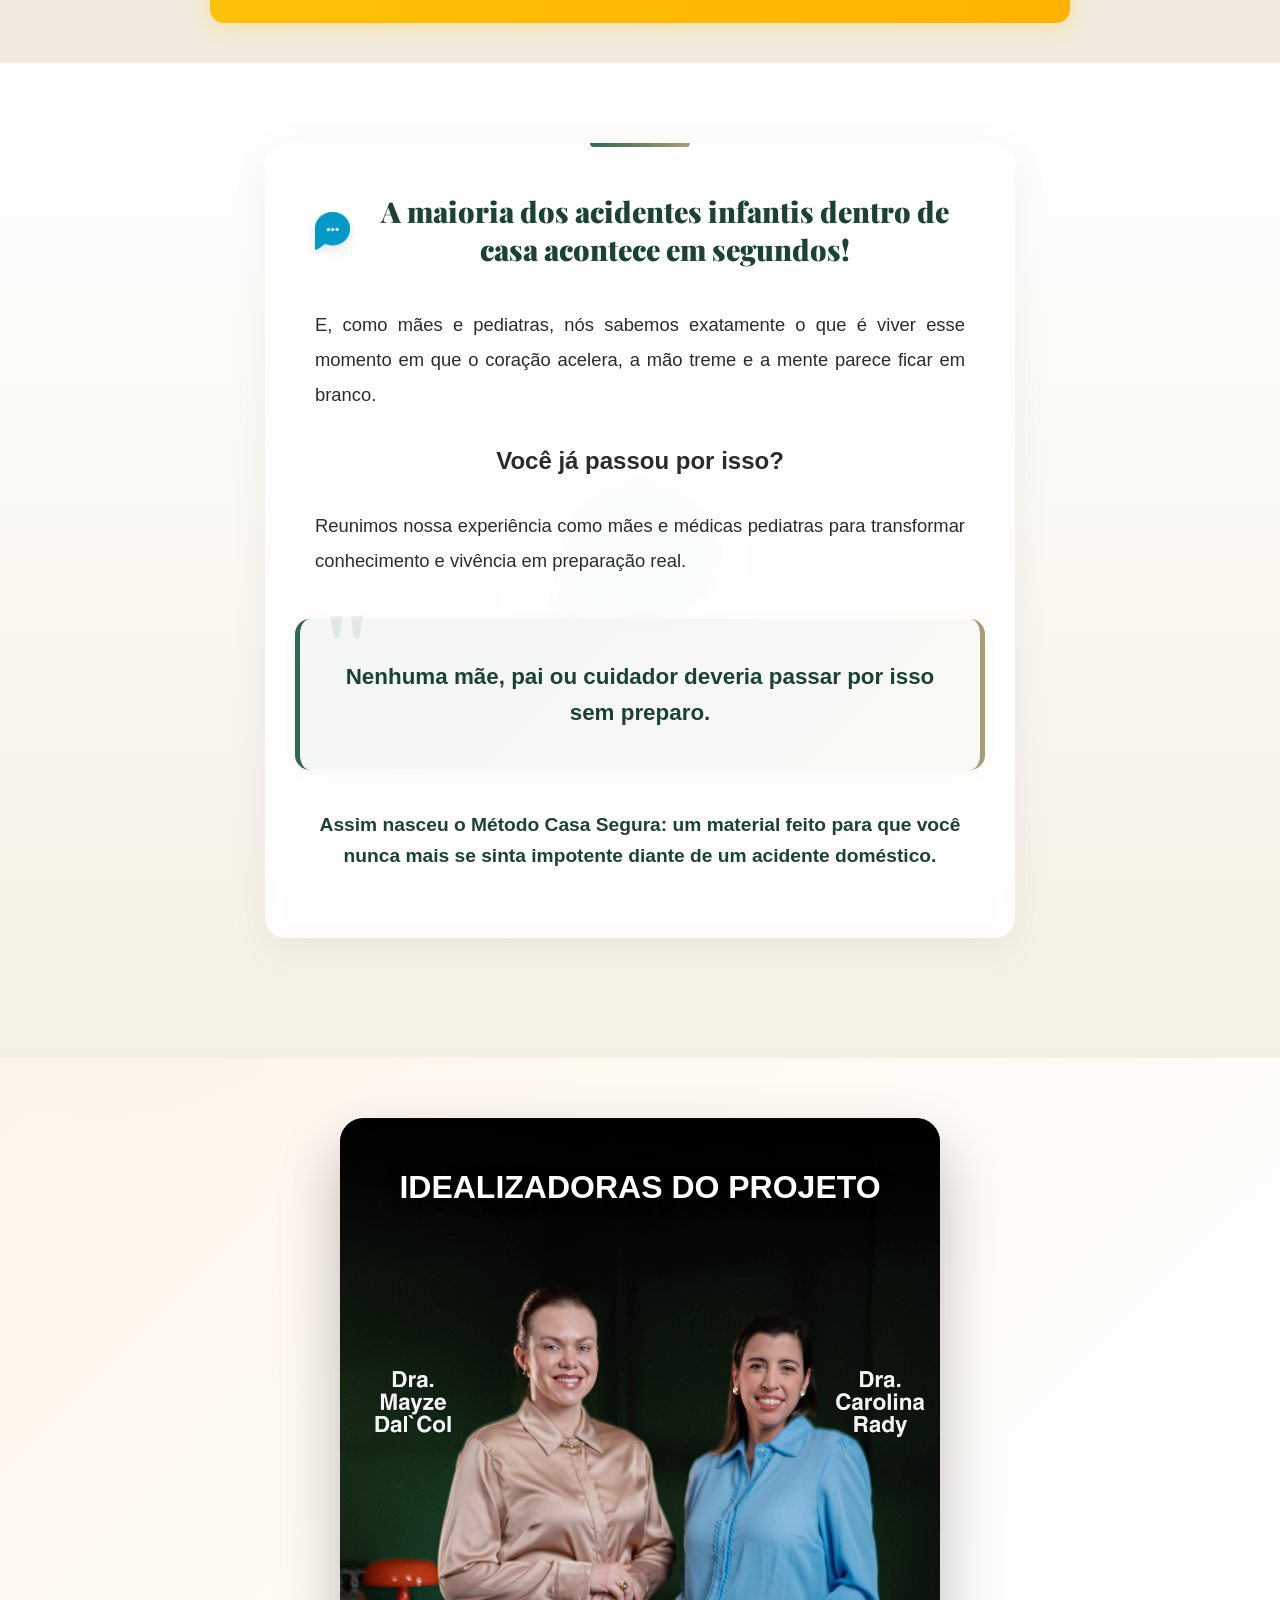
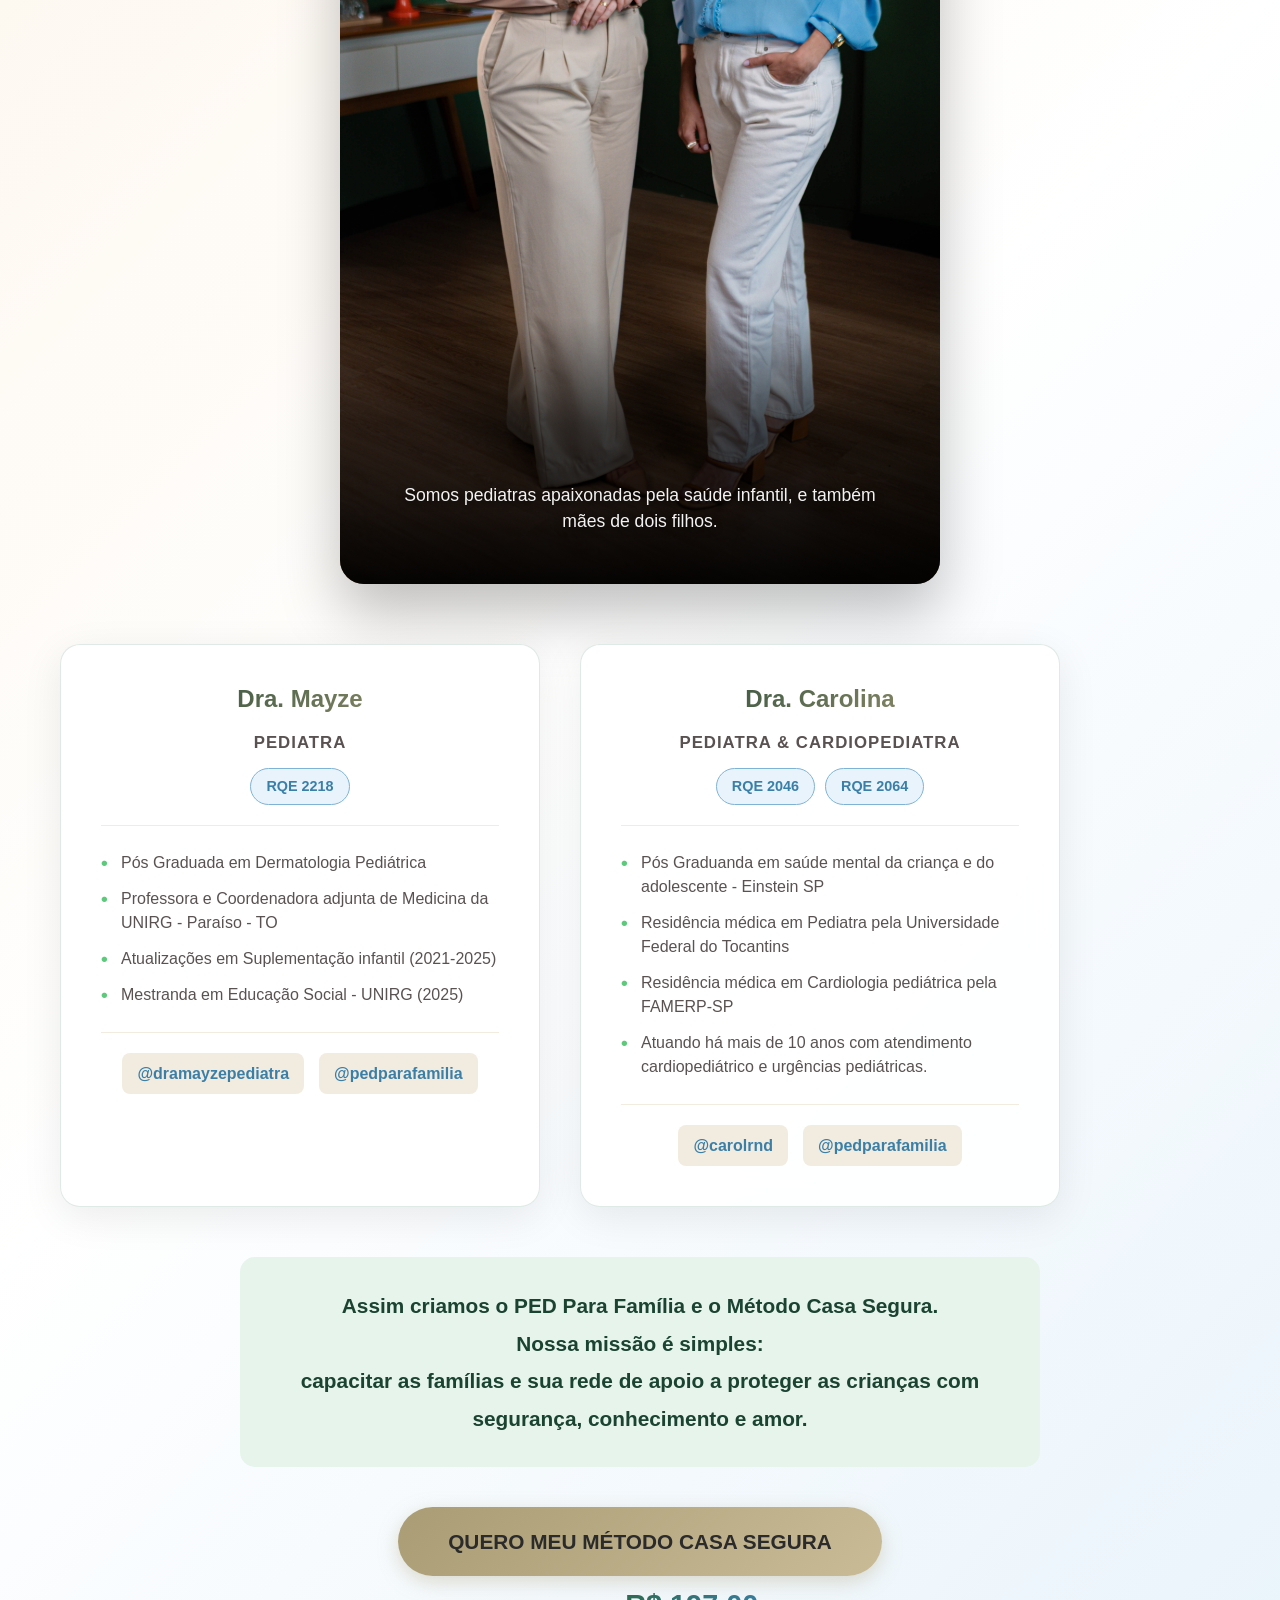
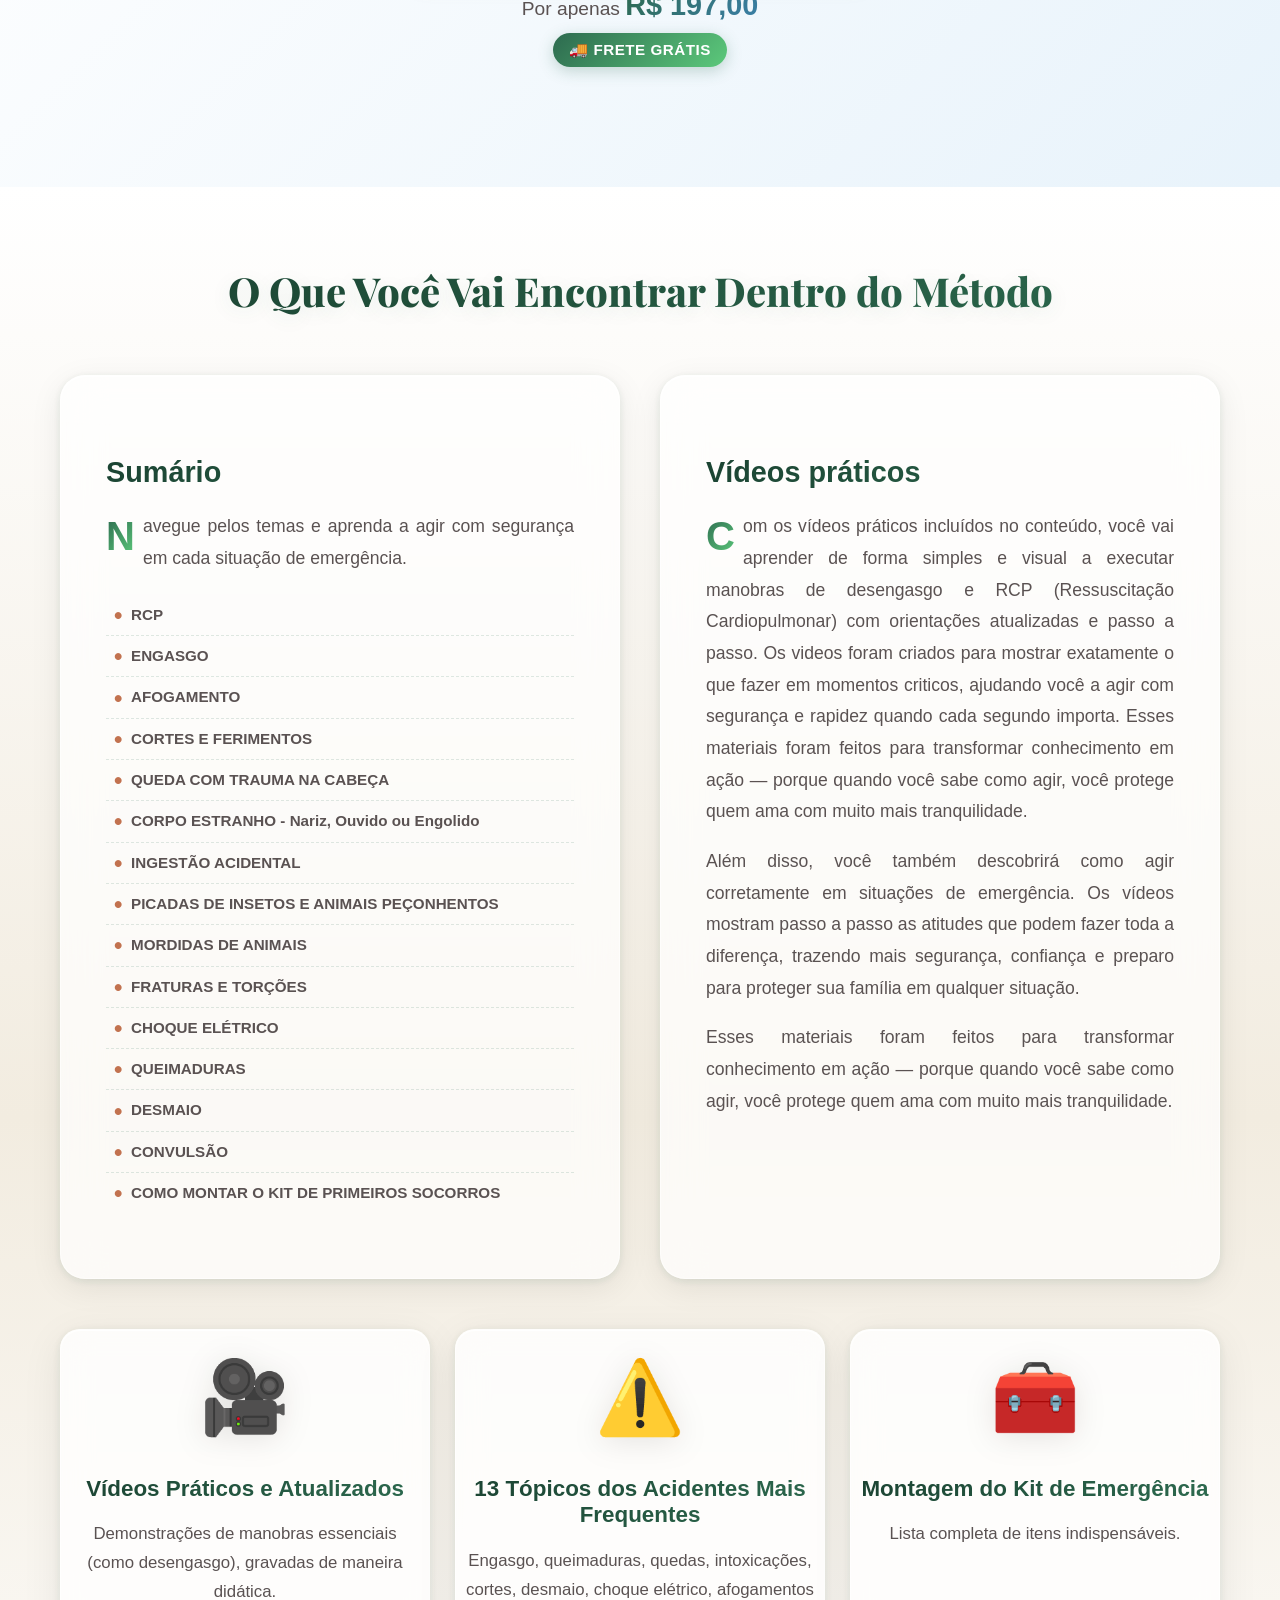
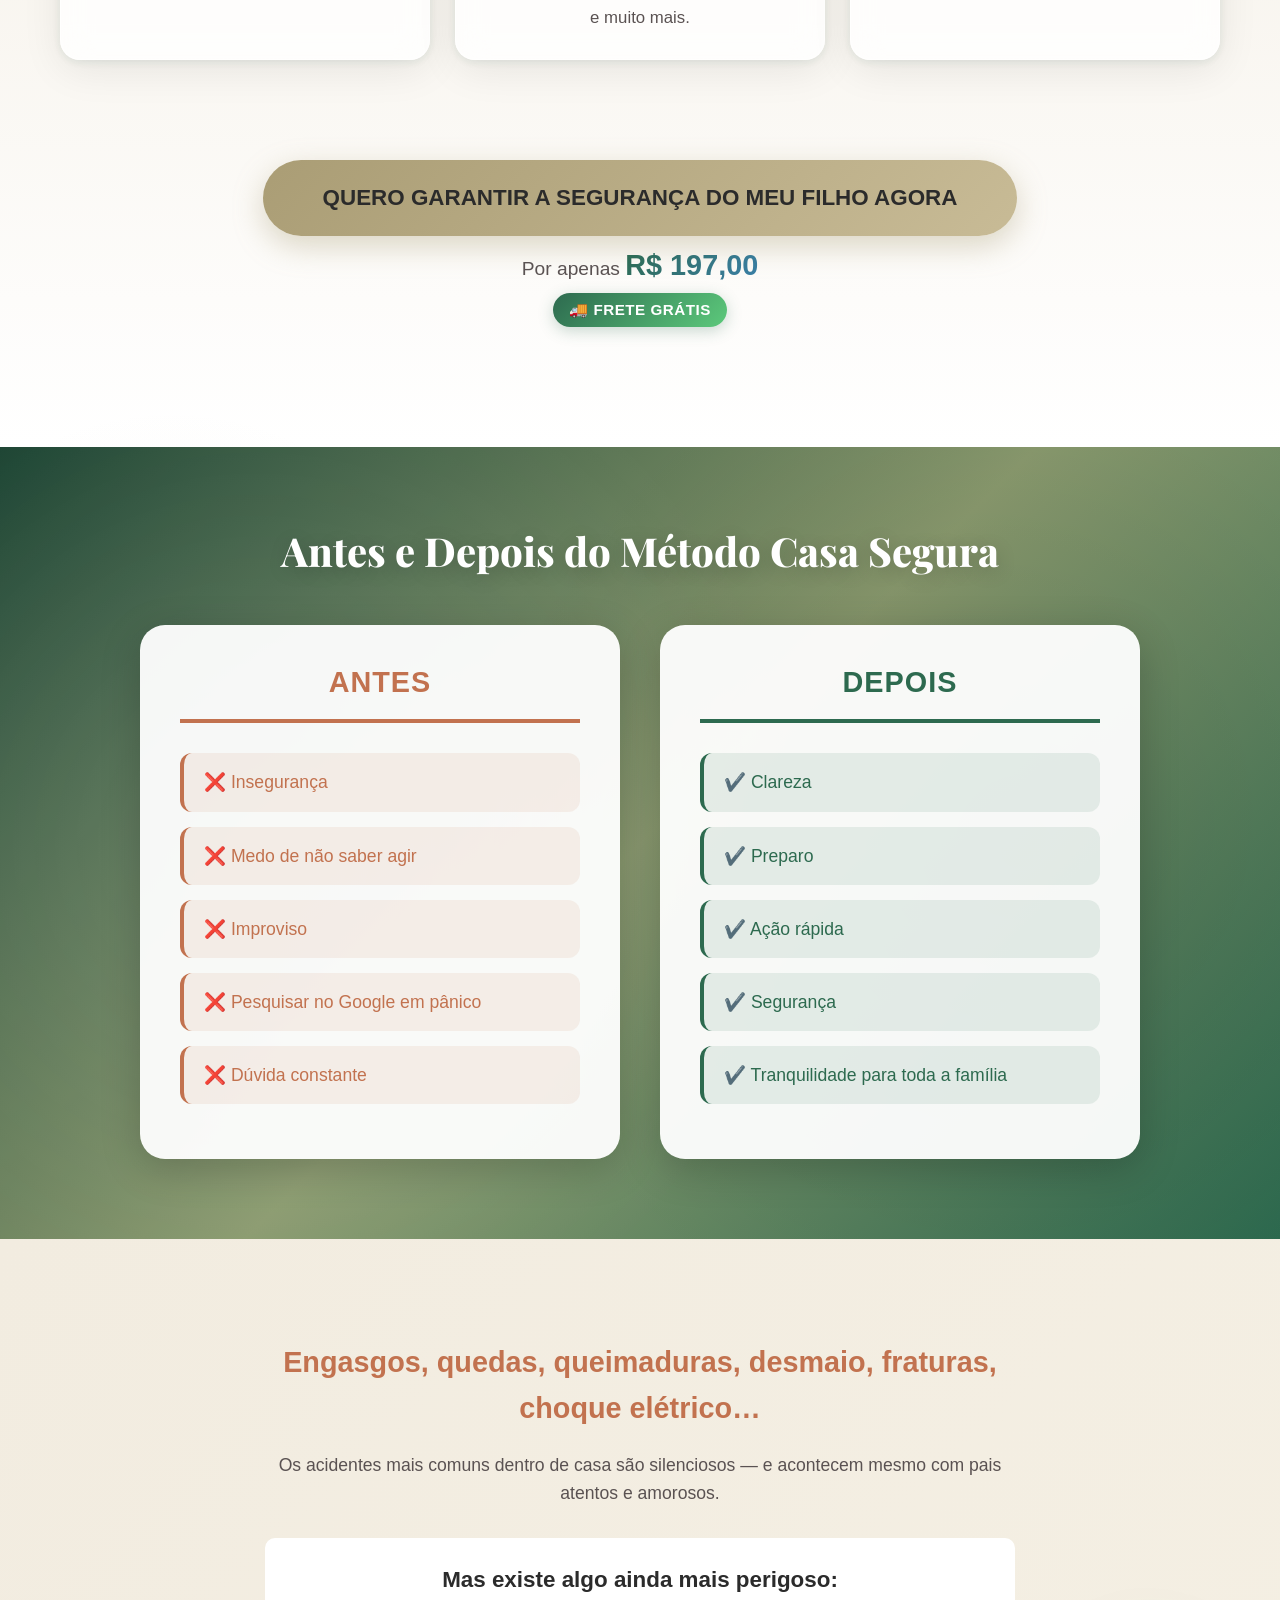
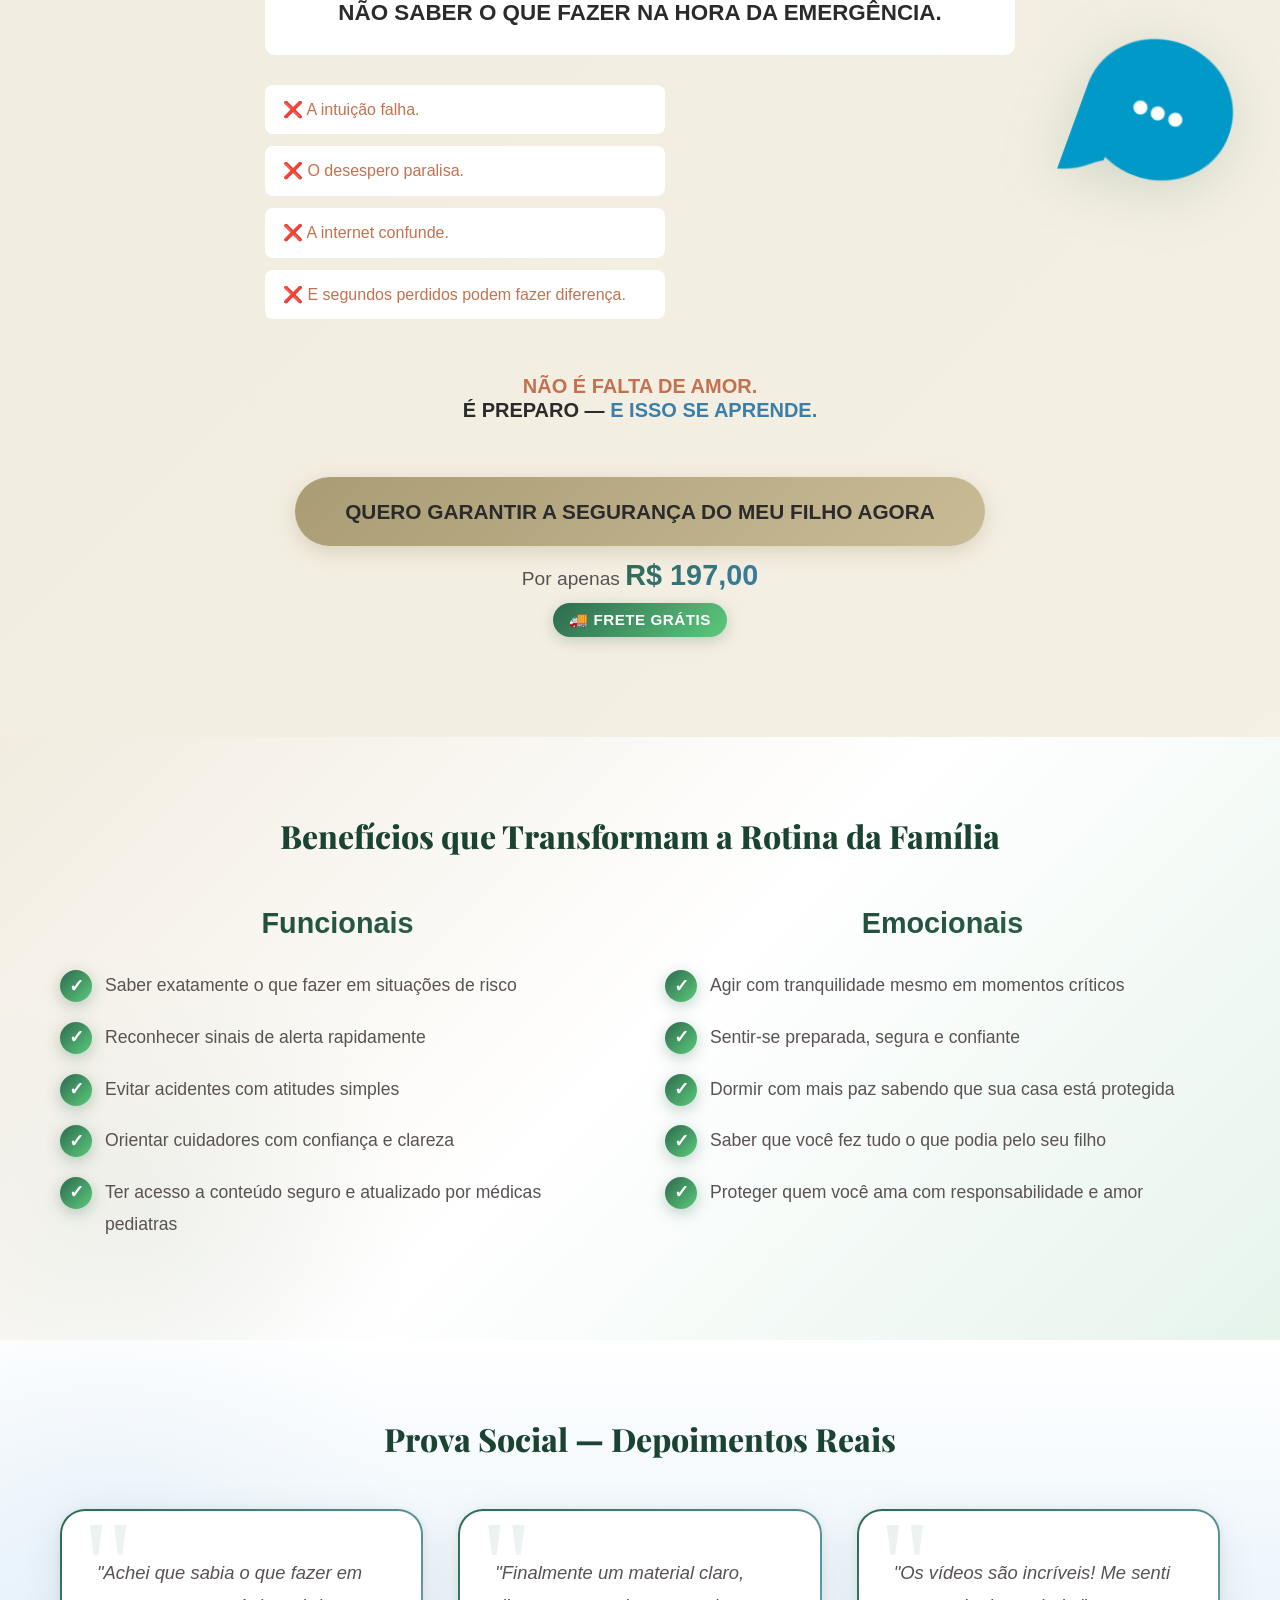
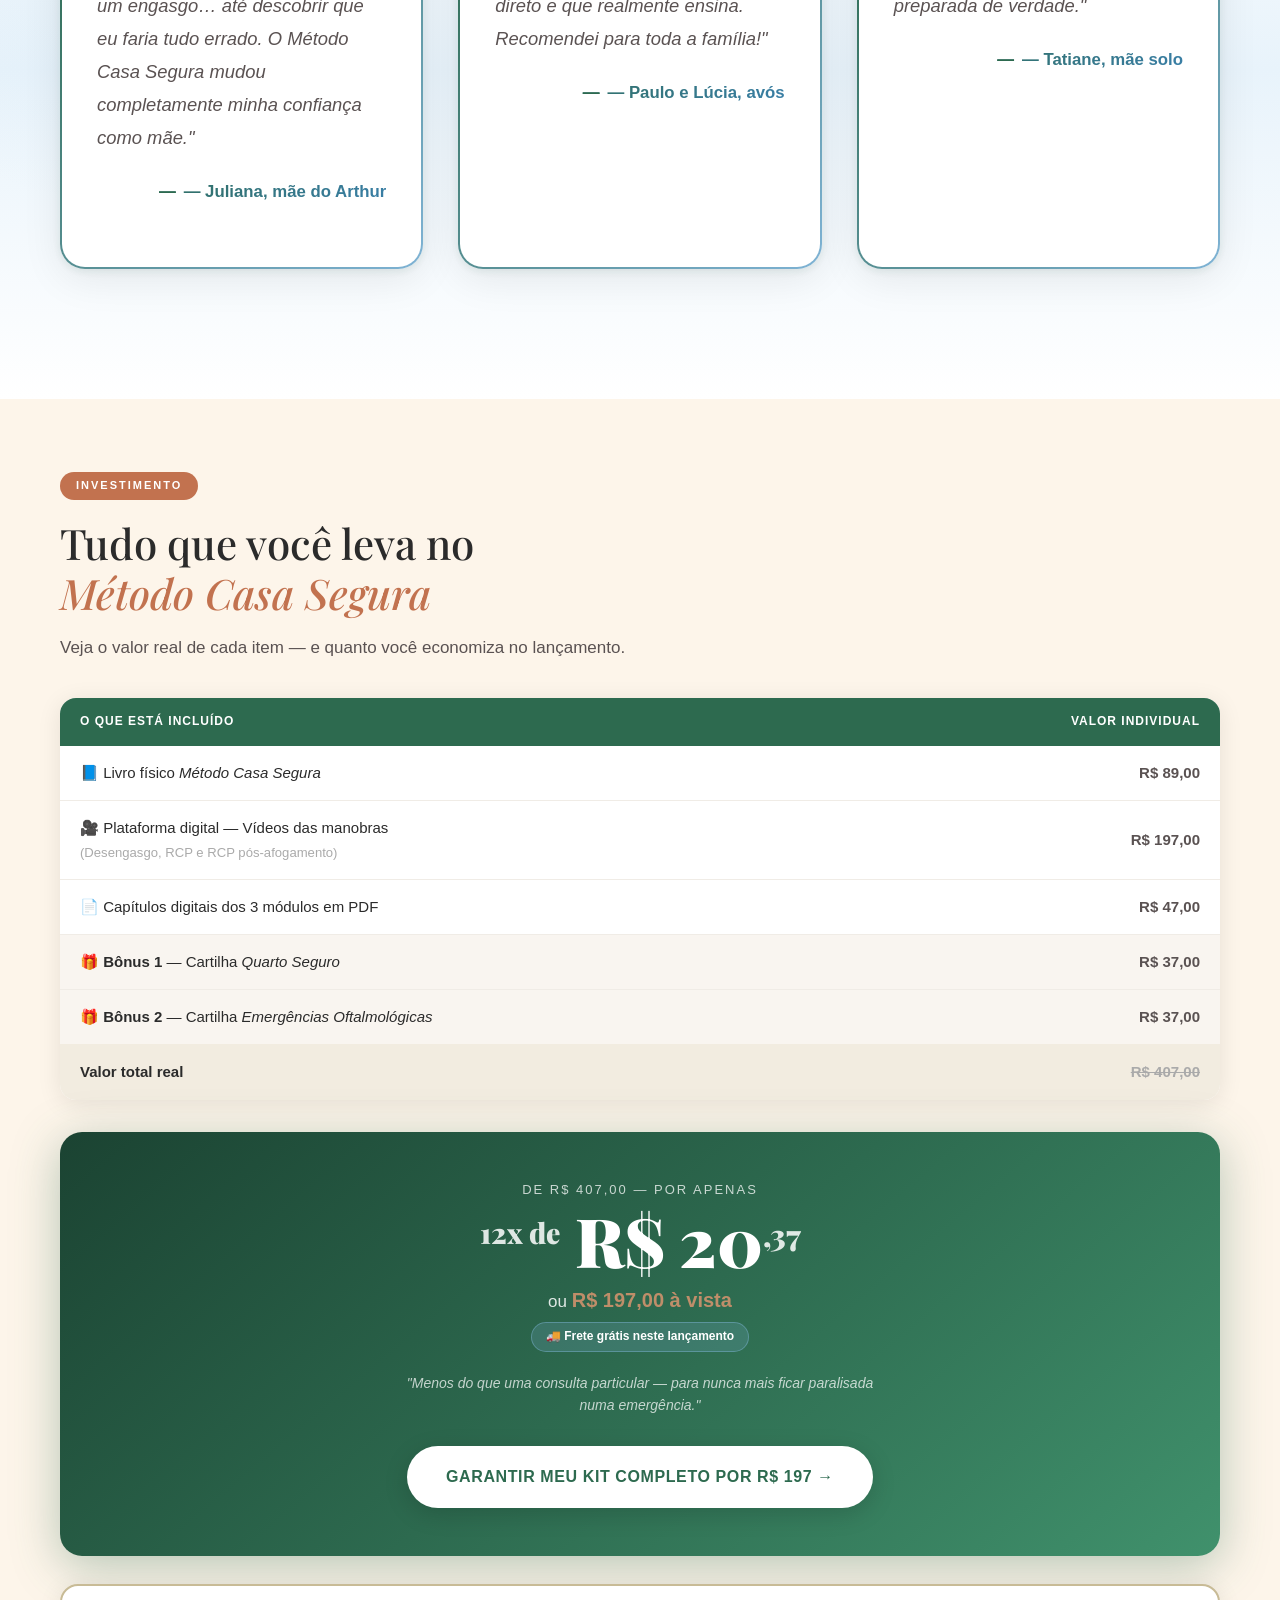
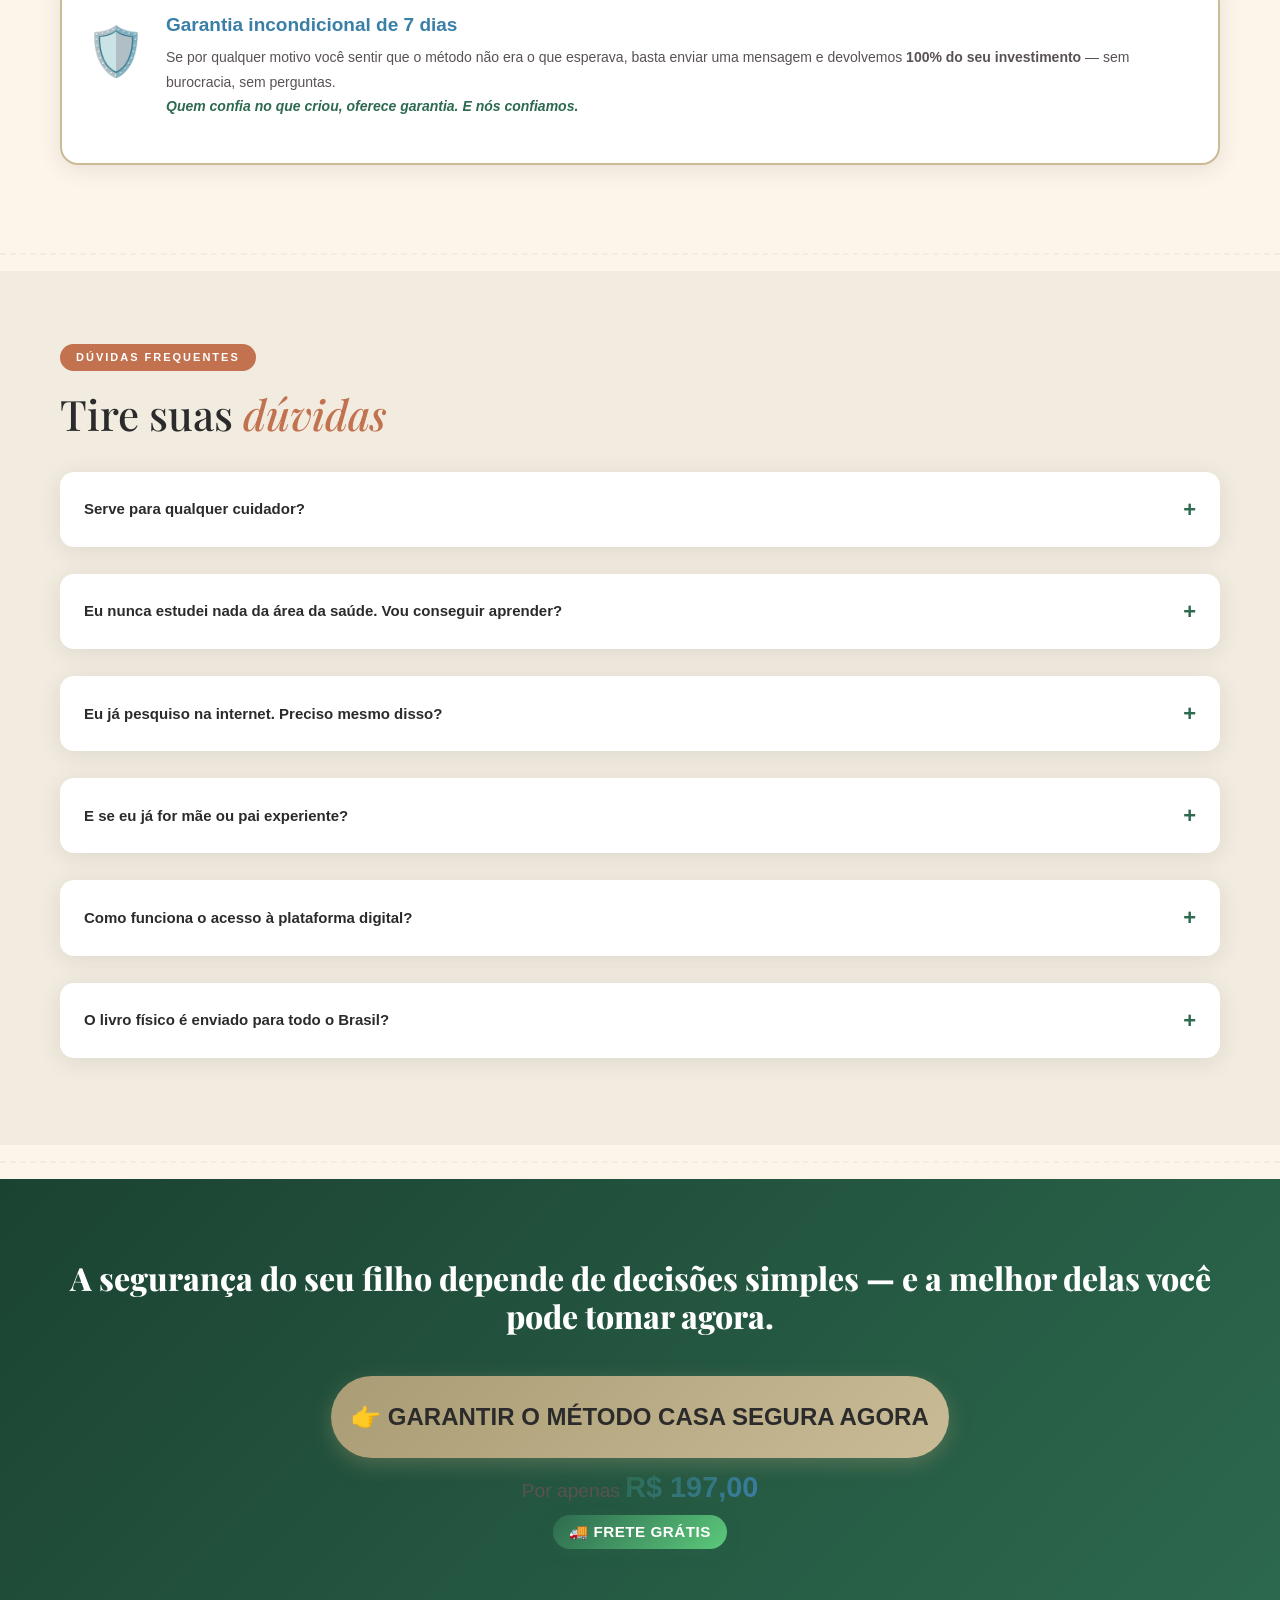
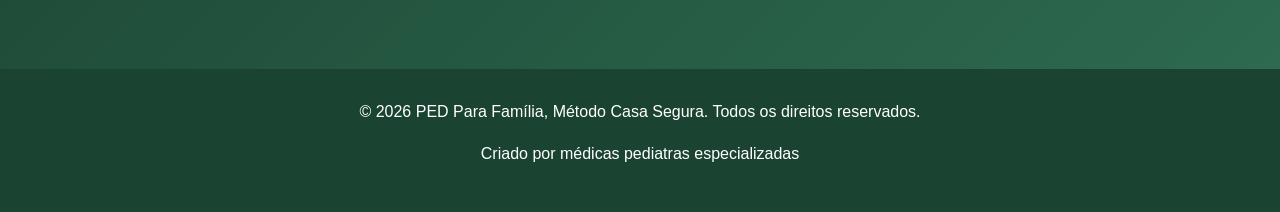
==== commit eb1f0cb2: "junção ped landing page com videos" ====
--- a/index.html
+++ b/index.html
@@ -1,352 +1,568 @@
 <!DOCTYPE html>
 <html lang="pt-BR">
+
 <head>
-  <meta charset="UTF-8" />
-  <meta name="viewport" content="width=device-width, initial-scale=1.0" />
-  <title>Método Casa Segura — Primeiros Socorros para Crianças</title>
-  <meta name="description" content="Guia prático de primeiros socorros para crianças por médicas pediatras. Saiba exatamente como agir quando o acidente acontece." />
-  <meta name="keywords" content="primeiros socorros crianças, engasgamento bebê, febre infantil, queimadura criança, método casa segura" />
-  <link rel="stylesheet" href="css/style.css" />
-  <link rel="icon" href="data:image/svg+xml,<svg xmlns='http://www.w3.org/2000/svg' viewBox='0 0 100 100'><text y='.9em' font-size='90'>🏠</text></svg>" />
+  <meta charset="UTF-8">
+  <meta name="viewport" content="width=device-width, initial-scale=1.0">
+  <title>Método Casa Segura - Proteja Seu Filho com Segurança</title>
+  <meta name="description"
+    content="O método criado por duas pediatras que prepara qualquer família para prevenir acidentes em casa">
+
+  <link rel="icon" href="img/ICONE.png" type="image/png">
+  <link href="https://cdn.jsdelivr.net/npm/bootstrap@5.0.2/dist/css/bootstrap.min.css" rel="stylesheet"
+    integrity="sha384-EVSTQN3/azprG1Anm3QDgpJLIm9Nao0Yz1ztcQTwFspd3yD65VohhpuuCOmLASjC" crossorigin="anonymous">
+  <link rel="stylesheet" href="css/style.css">
 </head>
+
 <body>
-
-<!-- ============================
-     HEADER
-============================= -->
-<header class="site-header" id="top">
-  <nav class="nav-inner">
-    <a href="index.html" class="logo" aria-label="Método Casa Segura - Início">
-      <span class="logo-metodo">Método</span>
-      <span class="logo-casa">Casa</span>
-      <span class="logo-segura">Segura</span>
-    </a>
-
-    <ul class="nav-links" id="nav-links" role="list">
-      <li><a href="#videos">Vídeos</a></li>
-      <li><a href="#sobre">Sobre</a></li>
-      <li><a href="#videos" class="nav-cta">Acessar Conteúdos</a></li>
-    </ul>
-
-    <button class="hamburger" id="hamburger" aria-label="Abrir menu" aria-expanded="false">
-      <span></span><span></span><span></span>
-    </button>
-  </nav>
-</header>
-
-<!-- ============================
-     HERO
-============================= -->
-<main>
-  <section class="hero" aria-label="Apresentação">
-    <div class="hero-content">
-      <div class="hero-badge" role="note">
-        <span class="hero-badge-icon">💊</span>
-        Por médicas pediatras especializadas
-      </div>
-
-      <h1 class="hero-title">
-        <span class="word-metodo">Método</span>
-        <span class="word-casa">Casa</span>&nbsp;<span class="word-segura">Segura</span>
+  <!-- ══ LOGO BAR ════════════════════════════════════ -->
+  <div class="logo-bar">
+    <div class="logo-text">PED para Família - Método Casa Segura</div>
+  </div>
+
+  <!-- ══ 1. HEADLINE ═══════════════════════════════════ -->
+  <section class="headline-wrap">
+    <div class="container">
+      <div class="tag-label"
+        style="background:rgba(127,179,213,0.18); color:#7fb3d5; border:1px solid rgba(127,179,213,0.4);">
+        🚀 Lançamento — Primeira Tiragem
+      </div>
+      <h1>
+        O método que ensina sua família a agir<br>
+        em emergências infantis —
+        <em style="color:#aa9d75;">antes que o desespero aconteça.</em>
       </h1>
-
-      <p class="hero-subtitle">
-        Quando o acidente acontece: <strong>saiba exatamente como agir</strong> para proteger seu filho.
+      <p class="sub-headline">
+        Preparação não é exagero. É o maior gesto de amor que um cuidador pode ter.<br>
+        <strong>Com o Método Casa Segura, você age com calma quando cada segundo importa.</strong>
       </p>
-
-      <div class="hero-actions">
-        <a href="#videos" class="btn-primary" id="cta-acessar-conteudos">
-          ▶ Acessar conteúdos
-        </a>
-        <a href="#sobre" class="btn-secondary" id="cta-saiba-mais">
-          Saiba mais
-        </a>
-      </div>
-
-      <div class="hero-stats">
-        <div class="stat">
-          <span class="stat-number">6+</span>
-          <span class="stat-label">Temas essenciais</span>
-        </div>
-        <div class="stat">
-          <span class="stat-number">100%</span>
-          <span class="stat-label">Baseado em evidências</span>
-        </div>
-        <div class="stat">
-          <span class="stat-number">2</span>
-          <span class="stat-label">Médicas Pediatras</span>
-        </div>
-      </div>
-    </div>
-
-    <div class="hero-image" aria-hidden="true">
-      <img src="images/hero.png" alt="Mãe abraçando criança em ambiente seguro" loading="eager" />
-
-      <div class="hero-badge-float badge-float-1">
-        <span class="badge-icon">❤️</span>
-        <div>
-          <strong>Conteúdo confiável</strong><br>
-          <small>Baseado em evidências</small>
-        </div>
-      </div>
-
-      <div class="hero-badge-float badge-float-2">
-        <span class="badge-icon">🏠</span>
-        <div>
-          <strong>Guia completo</strong><br>
-          <small>Para toda a família</small>
-        </div>
-      </div>
-    </div>
-  </section>
-
-  <!-- ============================
-       BENEFITS STRIP
-  ============================= -->
-  <section class="benefits-strip" aria-label="Benefícios">
-    <div class="benefits-grid">
-      <div class="benefit-item reveal">
-        <div class="benefit-icon">🎓</div>
-        <strong class="benefit-title">Conteúdo Especializado</strong>
-        <p class="benefit-desc">Criado por pediatras com expertise em emergências pediátricas</p>
-      </div>
-      <div class="benefit-item reveal">
-        <div class="benefit-icon">⚡</div>
-        <strong class="benefit-title">Rápido e Direto</strong>
-        <p class="benefit-desc">Aprenda o essencial para agir com calma e segurança</p>
-      </div>
-      <div class="benefit-item reveal">
-        <div class="benefit-icon">📱</div>
-        <strong class="benefit-title">Acesse em Qualquer Lugar</strong>
-        <p class="benefit-desc">Disponível no celular, tablet ou computador quando precisar</p>
-      </div>
-      <div class="benefit-item reveal">
-        <div class="benefit-icon">🛡️</div>
-        <strong class="benefit-title">Proteja Seu Filho</strong>
-        <p class="benefit-desc">Informação que salva vidas no momento mais crítico</p>
-      </div>
-    </div>
-  </section>
-
-  <!-- ============================
-       VIDEO CARDS
-  ============================= -->
-  <section class="section videos-section" id="videos" aria-label="Vídeos de primeiros socorros">
-    <div class="section-inner">
-      <header class="section-header reveal">
-        <span class="section-eyebrow">Biblioteca de Conteúdo</span>
-        <h2 class="section-title">Temas que todo pai e mãe<br>precisam saber</h2>
-        <p class="section-subtitle">Vídeos práticos ensinando como agir nas situações mais comuns de emergência doméstica com crianças.</p>
-      </header>
-
-      <div class="cards-grid" id="videos-grid">
-
-        <!-- Card 1: Engasgamento -->
-        <article class="video-card reveal" id="card-engasgamento">
-          <a href="video/engasgamento.html" class="card-thumb" aria-label="Assistir: Engasgamento em Crianças">
-            <img src="images/thumb_engasgamento.png" alt="Como agir em casos de engasgamento" loading="lazy" />
-            <div class="card-play-overlay" aria-hidden="true">
-              <div class="play-btn-overlay">▶</div>
-            </div>
-            <span class="card-tag">Urgente</span>
-          </a>
-          <div class="card-body">
-            <span class="card-category">Vias Aéreas</span>
-            <h3 class="card-title">Engasgamento em Crianças</h3>
-            <p class="card-desc">O que fazer quando seu filho engasga? Aprenda a manobra de Heimlich e como agir com calma nos primeiros segundos.</p>
+      <ul class="checklist-topo">
+        <li>Aprenda a prevenir acidentes domésticos</li>
+        <li>Saiba agir em situações de emergência</li>
+        <li>Manobras essenciais demonstradas em vídeo</li>
+        <li>Conteúdo criado por médicas pediatras</li>
+        <li>Acesso imediato à versão digital</li>
+      </ul>
+      <a href="#oferta" class="btn btn-laranja">
+        👉 Quero estar preparada para proteger meu filho
+      </a>
+      <p style="margin-top:16px; font-size:13px; opacity:.65;">Criado por Dra. Carolina Rady e Dra. Mayze Dal'Col
+        —
+        pediatras e mães.</p>
+    </div>
+  </section>
+
+  <!-- ══ 2. VÍDEO ══════════════════════════════════════ -->
+  <div class="video-wrap">
+    <div class="video-container">
+      <iframe src="https://www.youtube.com/embed/r148T5DFg5U" allowfullscreen loading="lazy"></iframe>
+    </div>
+  </div>
+
+  <!-- ══ 3. URGÊNCIA DE LANÇAMENTO ════════════════════ -->
+  <div class="urgencia-outer">
+    <div class="urgencia-banner">
+      <div class="icon">📦</div>
+      <div>
+        <strong>Oferta de lançamento <span class="frete-badge">🚚 Frete
+            Grátis</span></strong>
+        <p>
+          Estamos lançando o Método Casa Segura.
+          As primeiras famílias garantem o kit completo com <strong>frete grátis</strong> — benefício
+          exclusivo desta fase.
+          Após encerrarmos esta tiragem, o valor volta ao preço original e o frete passa a ser cobrado
+          separadamente.
+          <strong>Quando acabar, não tem como voltar atrás.</strong>
+        </p>
+      </div>
+    </div>
+  </div>
+
+  <!-- Storytelling -->
+  <section class="storytelling">
+    <div class="container">
+
+      <div class="story-content">
+        <h2 class="section-title">
+          <img src="img/ICONE.png" alt="Descrição da imagem" width="35px" height="38px">
+          <strong>A maioria dos acidentes infantis dentro de casa acontece em segundos!</strong>
+        </h2>
+
+        <p class="story-text">
+          E, como mães e pediatras, nós sabemos exatamente o que é viver esse momento em que o coração
+          acelera, a mão treme e a mente parece ficar em branco.
+        </p>
+
+        <p class="story-subtext">
+          Você já passou por isso?
+        </p>
+        <p class="story-text">
+          Reunimos nossa experiência como mães e médicas pediatras para transformar conhecimento e vivência em
+          preparação real.
+        </p>
+        <p class="story-highlight">
+          Nenhuma mãe, pai ou cuidador deveria passar por isso sem preparo.
+        </p>
+
+        <p class="story-finale">
+          Assim nasceu o <strong>Método Casa Segura</strong>: um material feito para que você nunca mais se
+          sinta impotente diante de um acidente doméstico.
+        </p>
+      </div>
+      <div class="elementor-widget-container2">
+        <img src="img/ICONE.png" alt="Descrição da imagem" class="attachment-large size-large wp-image-2809612">
+      </div>
+    </div>
+  </section>
+
+  <!-- Quem Somos -->
+  <section class="about-doctors">
+    <!-- Banner Hero com Imagem -->
+    <div class="about-hero-banner">
+      <div class="about-hero-overlay">
+        <div class="container">
+          <div class="about-hero-content">
+            <h2 class="about-hero-title">Idealizadoras do Projeto</h2>
+            <p class="about-hero-subtitle">
+              Somos pediatras apaixonadas pela saúde infantil, e também mães de dois filhos.
+            </p>
           </div>
-          <div class="card-footer">
-            <span class="card-duration">⏱ ~8 min</span>
-            <a href="video/engasgamento.html" class="btn-card" id="btn-engasgamento">Assistir →</a>
+        </div>
+      </div>
+    </div>
+
+    <!-- Conteúdo da Seção -->
+    <div class="container">
+      <div class="doctors-grid">
+        <div class="doctor-card">
+          <div class="doctor-profile-header">
+            <h3>Dra. Mayze</h3>
+            <p class="doctor-specialty">Pediatra</p>
+            <span class="rqe-badge">RQE 2218</span>
           </div>
-        </article>
-
-        <!-- Card 2: Queimadura -->
-        <article class="video-card reveal" id="card-queimadura">
-          <a href="video/queimadura.html" class="card-thumb" aria-label="Assistir: Queimaduras em Crianças">
-            <img src="images/thumb_queimadura.png" alt="Primeiros socorros para queimaduras" loading="lazy" />
-            <div class="card-play-overlay" aria-hidden="true">
-              <div class="play-btn-overlay">▶</div>
-            </div>
-            <span class="card-tag" style="background: var(--azul-suave);">Cuidados</span>
-          </a>
-          <div class="card-body">
-            <span class="card-category">Pele e Ferimentos</span>
-            <h3 class="card-title">Queimaduras em Crianças</h3>
-            <p class="card-desc">Água quente, fogão, tomadas — queimaduras são comuns. Saiba o que fazer (e o que NUNCA fazer) nos primeiros minutos.</p>
+          <ul class="doctor-curriculum-list">
+            <li>Pós Graduada em Dermatologia Pediátrica</li>
+            <li>Professora e Coordenadora adjunta de Medicina da UNIRG - Paraíso - TO</li>
+            <li>Atualizações em Suplementação infantil (2021-2025)</li>
+            <li>Mestranda em Educação Social - UNIRG (2025)</li>
+          </ul>
+          <div class="doctor-social">
+            <span>@dramayzepediatra</span>
+            <span>@pedparafamilia</span>
           </div>
-          <div class="card-footer">
-            <span class="card-duration">⏱ ~10 min</span>
-            <a href="video/queimadura.html" class="btn-card" id="btn-queimadura">Assistir →</a>
-          </div>
-        </article>
-
-        <!-- Card 3: Febre -->
-        <article class="video-card reveal" id="card-febre">
-          <a href="video/febre.html" class="card-thumb" aria-label="Assistir: Febre Alta em Bebês e Crianças">
-            <img src="images/thumb_febre.png" alt="Como controlar febre em crianças" loading="lazy" />
-            <div class="card-play-overlay" aria-hidden="true">
-              <div class="play-btn-overlay">▶</div>
-            </div>
-            <span class="card-tag" style="background: var(--rosa);">Frequente</span>
-          </a>
-          <div class="card-body">
-            <span class="card-category">Saúde Geral</span>
-            <h3 class="card-title">Febre Alta em Bebês e Crianças</h3>
-            <p class="card-desc">Febre acima de quanto é emergência? Como administrar medicação com segurança? Quando ir ao pronto-socorro?</p>
-          </div>
-          <div class="card-footer">
-            <span class="card-duration">⏱ ~12 min</span>
-            <a href="video/febre.html" class="btn-card" id="btn-febre">Assistir →</a>
-          </div>
-        </article>
-
-        <!-- Card 4: Queda -->
-        <article class="video-card reveal" id="card-queda">
-          <a href="video/queda.html" class="card-thumb" aria-label="Assistir: Quedas e Traumatismos">
-            <img src="images/thumb_queda.png" alt="Como agir em casos de queda" loading="lazy" />
-            <div class="card-play-overlay" aria-hidden="true">
-              <div class="play-btn-overlay">▶</div>
-            </div>
-            <span class="card-tag" style="background: var(--dourado);">Atenção</span>
-          </a>
-          <div class="card-body">
-            <span class="card-category">Traumas</span>
-            <h3 class="card-title">Quedas e Traumatismos</h3>
-            <p class="card-desc">Meu filho caiu da cama, da escada, do balanço — como avaliar a gravidade e quando buscar atendimento médico.</p>
-          </div>
-          <div class="card-footer">
-            <span class="card-duration">⏱ ~9 min</span>
-            <a href="video/queda.html" class="btn-card" id="btn-queda">Assistir →</a>
-          </div>
-        </article>
-
-        <!-- Card 5: Afogamento -->
-        <article class="video-card reveal" id="card-afogamento">
-          <a href="video/afogamento.html" class="card-thumb" aria-label="Assistir: Afogamento e Prevenção">
-            <img src="images/thumb_afogamento.png" alt="Prevenção e primeiros socorros para afogamento" loading="lazy" />
-            <div class="card-play-overlay" aria-hidden="true">
-              <div class="play-btn-overlay">▶</div>
-            </div>
-            <span class="card-tag" style="background: var(--azul-forte);">Prevenção</span>
-          </a>
-          <div class="card-body">
-            <span class="card-category">Emergência Grave</span>
-            <h3 class="card-title">Afogamento e Prevenção</h3>
-            <p class="card-desc">Piscinas, banheiras e baldes causam afogamentos. Aprenda a prevenir e os primeiros passos em caso de emergência.</p>
-          </div>
-          <div class="card-footer">
-            <span class="card-duration">⏱ ~11 min</span>
-            <a href="video/afogamento.html" class="btn-card" id="btn-afogamento">Assistir →</a>
-          </div>
-        </article>
-
-        <!-- Card 6: Intoxicação -->
-        <article class="video-card reveal" id="card-intoxicacao">
-          <a href="video/intoxicacao.html" class="card-thumb" aria-label="Assistir: Intoxicação e Envenenamento">
-            <div style="width:100%;height:100%;background:linear-gradient(135deg,#E8F4F8,#B8D9EE);display:flex;align-items:center;justify-content:center;font-size:4rem;" aria-hidden="true">🧪</div>
-            <div class="card-play-overlay" aria-hidden="true">
-              <div class="play-btn-overlay">▶</div>
-            </div>
-            <span class="card-tag" style="background: #8B5CF6;">Alerta</span>
-          </a>
-          <div class="card-body">
-            <span class="card-category">Toxicologia</span>
-            <h3 class="card-title">Intoxicação e Envenenamento</h3>
-            <p class="card-desc">Medicamentos, produtos de limpeza e plantas tóxicas são riscos reais. Saiba como reconhecer e o que fazer imediatamente.</p>
-          </div>
-          <div class="card-footer">
-            <span class="card-duration">⏱ ~10 min</span>
-            <a href="video/intoxicacao.html" class="btn-card" id="btn-intoxicacao">Assistir →</a>
-          </div>
-        </article>
-
-      </div><!-- /.cards-grid -->
-    </div>
-  </section>
-
-  <!-- ============================
-       SOBRE / ABOUT
-  ============================= -->
-  <section class="section about-section" id="sobre" aria-label="Sobre o projeto">
-    <div class="section-inner">
-      <div class="about-grid">
-        <div class="about-image-wrap reveal">
-          <img src="images/hero.png" alt="Dra. Carolina Rady e Dra. Mayze Dal Col - Médicas pediatras" />
-          <div class="about-badge-stamp" aria-label="Por médicas pediatras">
-            <span style="font-size:1.4rem">🌱</span>
-            Por médicas pediatras
-          </div>
-        </div>
-
-        <div class="about-content reveal">
-          <span class="section-eyebrow">Sobre o Método</span>
-          <h2>Criado por quem cuida de crianças todos os dias</h2>
-          <p>O <strong>Método Casa Segura</strong> nasceu da necessidade real que vemos no consultório: pais desesperados sem saber o que fazer nos primeiros minutos de uma emergência com seus filhos.</p>
-          <p>Aqui você encontra informações baseadas em evidências científicas, traduzidas em linguagem simples e direta — porque na hora da emergência, clareza salva vidas.</p>
-
-          <div class="doctors-list">
-            <div class="doctor-item">
-              <div class="doctor-avatar" aria-hidden="true">👩‍⚕️</div>
-              <div class="doctor-info">
-                <strong>Dra. Carolina Rady</strong>
-                <span>Médica Pediatra • Especialista em Emergências</span>
-              </div>
-            </div>
-            <div class="doctor-item">
-              <div class="doctor-avatar" aria-hidden="true">👩‍⚕️</div>
-              <div class="doctor-info">
-                <strong>Dra. Mayze Dal'Col</strong>
-                <span>Médica Pediatra • Saúde Infantil Preventiva</span>
-              </div>
+        </div>
+
+        <div class="doctor-card">
+          <div class="doctor-profile-header">
+            <h3>Dra. Carolina</h3>
+            <p class="doctor-specialty">Pediatra & Cardiopediatra</p>
+            <div class="rqe-group">
+              <span class="rqe-badge">RQE 2046</span>
+              <span class="rqe-badge">RQE 2064</span>
             </div>
           </div>
-        </div>
-      </div>
-    </div>
-  </section>
-
-</main>
-
-<!-- ============================
-     FOOTER
-============================= -->
-<footer class="site-footer" aria-label="Rodapé">
-  <div class="footer-inner">
-    <div class="footer-brand">
-      <div class="logo-footer-metodo">Método</div>
-      <div class="logo-footer-name">Casa Segura</div>
-      <p>Guia prático de primeiros socorros para crianças. Informação confiável, baseada em evidências, para pais e cuidadores.</p>
-    </div>
-
-    <div class="footer-col">
-      <h4>Conteúdos</h4>
-      <ul>
-        <li><a href="video/engasgamento.html">Engasgamento</a></li>
-        <li><a href="video/queimadura.html">Queimaduras</a></li>
-        <li><a href="video/febre.html">Febre</a></li>
-        <li><a href="video/queda.html">Quedas</a></li>
-        <li><a href="video/afogamento.html">Afogamento</a></li>
-        <li><a href="video/intoxicacao.html">Intoxicação</a></li>
-      </ul>
-    </div>
-
-    <div class="footer-col">
-      <h4>Emergências</h4>
-      <ul>
-        <li><a href="tel:192">SAMU: 192</a></li>
-        <li><a href="tel:193">Bombeiros: 193</a></li>
-        <li><a href="tel:0800722600">CIATo: 0800 722 6001</a></li>
-      </ul>
-    </div>
-  </div>
-
-  <div class="footer-bottom">
-    <p>&copy; 2024 Método Casa Segura. Todos os direitos reservados.</p>
-    <p>Feito com <span class="heart">❤️</span> para proteger crianças</p>
-  </div>
-</footer>
-
-<script src="js/main.js" defer></script>
+          <ul class="doctor-curriculum-list">
+            <li>Pós Graduanda em saúde mental da criança e do adolescente - Einstein SP</li>
+            <li>Residência médica em Pediatra pela Universidade Federal do Tocantins </li>
+            <li>Residência médica em Cardiologia pediátrica pela FAMERP-SP </li>
+            <li>Atuando há mais de 10 anos com atendimento cardiopediátrico e urgências pediátricas.</li>
+          </ul>
+          <div class="doctor-social">
+            <span>@carolrnd</span>
+            <span>@pedparafamilia</span>
+          </div>
+        </div>
+      </div>
+
+      <p class="mission-statement">
+        Assim criamos o PED Para Família e o Método Casa Segura.<br>
+        Nossa missão é simples:<br>
+        <strong>capacitar as famílias e sua rede de apoio a proteger as crianças com segurança, conhecimento e
+          amor.</strong>
+      </p>
+    </div>
+
+    <div class="cta-container">
+      <a href="#oferta" class="cta-button">QUERO MEU MÉTODO CASA SEGURA</a>
+      <div class="pricing-info">
+        <span class="price">Por apenas <strong>R$ 197,00</strong></span>
+        <span class="shipping">🚚 Frete Grátis</span>
+      </div>
+    </div>
+  </section>
+
+  <!-- Conteudo -->
+  <section class="conteudo-section">
+    <div class="container">
+      <h2 class="section-title">O Que Você Vai Encontrar Dentro do Método</h2>
+
+      <div class="conteudo-grid">
+        <div class="conteudo-card">
+          <div class="conteudo-icon"></div>
+          <h3>Sumário</h3>
+          <p>Navegue pelos temas e aprenda a agir com segurança em cada situação de emergência.</p>
+          <ul class="sumario-list">
+            <li>RCP</li>
+            <li>ENGASGO</li>
+            <li>AFOGAMENTO</li>
+            <li>CORTES E FERIMENTOS</li>
+            <li>QUEDA COM TRAUMA NA CABEÇA</li>
+            <li>CORPO ESTRANHO - Nariz, Ouvido ou Engolido</li>
+            <li>INGESTÃO ACIDENTAL</li>
+            <li>PICADAS DE INSETOS E ANIMAIS PEÇONHENTOS</li>
+            <li>MORDIDAS DE ANIMAIS</li>
+            <li>FRATURAS E TORÇÕES</li>
+            <li>CHOQUE ELÉTRICO</li>
+            <li>QUEIMADURAS</li>
+            <li>DESMAIO</li>
+            <li>CONVULSÃO</li>
+            <li>COMO MONTAR O KIT DE PRIMEIROS SOCORROS</li>
+          </ul>
+        </div>
+
+        <div class="conteudo-card">
+          <div class="conteudo-icon"></div>
+          <h3>Vídeos práticos</h3>
+          <p>
+            Com os vídeos práticos incluídos no conteúdo, você vai aprender de forma simples e visual a
+            executar manobras de desengasgo e RCP (Ressuscitação Cardiopulmonar) com orientações atualizadas
+            e passo a passo.
+            Os videos foram criados para mostrar exatamente o que fazer em momentos criticos, ajudando você
+            a agir com segurança e rapidez quando cada segundo importa.
+            Esses materiais foram feitos para transformar conhecimento em ação — porque quando você sabe
+            como agir, você protege quem ama com muito mais tranquilidade.
+          </p>
+
+          <p>
+            Além disso, você também descobrirá como agir corretamente em situações de emergência.
+            Os vídeos mostram passo a passo as atitudes que podem fazer toda a diferença, trazendo mais
+            segurança, confiança e preparo para proteger sua família em qualquer situação.
+          </p>
+
+          <p>
+            Esses materiais foram feitos para transformar conhecimento em ação — porque quando você sabe
+            como agir, você protege quem ama com muito mais tranquilidade.
+          </p>
+        </div>
+      </div>
+    </div>
+    <div class="container">
+      <div class="content-grid">
+
+        <div class="content-card">
+          <div class="content-icon">🎥</div>
+          <h3>Vídeos Práticos e Atualizados</h3>
+          <p>Demonstrações de manobras essenciais (como desengasgo), gravadas de maneira didática.</p>
+        </div>
+
+        <div class="content-card">
+          <div class="content-icon">⚠️</div>
+          <h3>13 Tópicos dos Acidentes Mais Frequentes</h3>
+          <p>Engasgo, queimaduras, quedas, intoxicações, cortes, desmaio, choque elétrico, afogamentos e
+            muito mais.</p>
+        </div>
+
+        <div class="content-card">
+          <div class="content-icon">🧰</div>
+          <h3>Montagem do Kit de Emergência</h3>
+          <p>Lista completa de itens indispensáveis.</p>
+        </div>
+      </div>
+    </div>
+
+    <div class="cta-container">
+      <a href="#oferta" class="cta-button">QUERO GARANTIR A
+        SEGURANÇA DO MEU FILHO AGORA</a>
+      <div class="pricing-info">
+        <span class="price">Por apenas <strong>R$ 197,00</strong></span>
+        <span class="shipping">🚚 Frete Grátis</span>
+      </div>
+    </div>
+
+  </section>
+
+  <!-- Antes e Depois -->
+  <section class="before-after">
+    <div class="container">
+      <h2 class="section-title">Antes e Depois do Método Casa Segura</h2>
+
+      <div class="comparison-grid">
+        <div class="comparison-column before">
+          <h3>ANTES</h3>
+          <div class="comparison-item">❌ Insegurança</div>
+          <div class="comparison-item">❌ Medo de não saber agir</div>
+          <div class="comparison-item">❌ Improviso</div>
+          <div class="comparison-item">❌ Pesquisar no Google em pânico</div>
+          <div class="comparison-item">❌ Dúvida constante</div>
+        </div>
+
+        <div class="comparison-column after">
+          <h3>DEPOIS</h3>
+          <div class="comparison-item">✔️ Clareza</div>
+          <div class="comparison-item">✔️ Preparo</div>
+          <div class="comparison-item">✔️ Ação rápida</div>
+          <div class="comparison-item">✔️ Segurança</div>
+          <div class="comparison-item">✔️ Tranquilidade para toda a família</div>
+        </div>
+      </div>
+    </div>
+  </section>
+
+
+
+
+  <!-- Problema Invisível -->
+  <section class="problem-section">
+    <div class="container">
+
+      <div class="problem-list">
+        <p class="problem-intro">Engasgos, quedas, queimaduras, desmaio, fraturas, choque elétrico…</p>
+
+        <p class="problem-text">
+          Os acidentes mais comuns dentro de casa são silenciosos — e acontecem mesmo com pais atentos e
+          amorosos.
+        </p>
+
+        <p class="problem-highlight">
+          Mas existe algo ainda mais perigoso:<br>
+          <strong>NÃO SABER O QUE FAZER NA HORA DA EMERGÊNCIA.</strong>
+        </p>
+
+        <div class="problem-points">
+          <div class="problem-item">❌ A intuição falha.</div>
+          <div class="problem-item">❌ O desespero paralisa.</div>
+          <div class="problem-item">❌ A internet confunde.</div>
+          <div class="problem-item">❌ E segundos perdidos podem fazer diferença.</div>
+        </div>
+
+        <div class="elementor-widget-container1">
+          <img src="img/ICONE.png" alt="Descrição da imagem" class="attachment-large size-large wp-image-280961">
+        </div>
+
+
+        <div class="texto-principal">
+          <div class="frase-vermelha">NÃO É FALTA DE AMOR.</div>
+          <div class="frase-azul-e-preto">
+            <span class="parte-preta">É PREPARO —</span>
+            <span class="parte-azul">E ISSO SE APRENDE.</span>
+          </div>
+        </div>
+      </div>
+    </div>
+    <div class="cta-container">
+      <a href="#oferta" class="cta-button">QUERO GARANTIR A
+        SEGURANÇA DO MEU FILHO AGORA</a>
+      <div class="pricing-info">
+        <span class="price">Por apenas <strong>R$ 197,00</strong></span>
+        <span class="shipping">🚚 Frete Grátis</span>
+      </div>
+    </div>
+
+  </section>
+  <!-- Benefícios -->
+  <section class="benefits-section">
+    <div class="container">
+      <h2 class="section-title">Benefícios que Transformam a Rotina da Família</h2>
+
+      <div class="benefits-columns">
+        <div class="benefits-column">
+          <h3 class="benefits-subtitle">Funcionais</h3>
+          <ul class="benefits-list-full">
+            <li>Saber exatamente o que fazer em situações de risco</li>
+            <li>Reconhecer sinais de alerta rapidamente</li>
+            <li>Evitar acidentes com atitudes simples</li>
+            <li>Orientar cuidadores com confiança e clareza</li>
+            <li>Ter acesso a conteúdo seguro e atualizado por médicas pediatras</li>
+          </ul>
+        </div>
+
+        <div class="benefits-column">
+          <h3 class="benefits-subtitle">Emocionais</h3>
+          <ul class="benefits-list-full">
+            <li>Agir com tranquilidade mesmo em momentos críticos</li>
+            <li>Sentir-se preparada, segura e confiante</li>
+            <li>Dormir com mais paz sabendo que sua casa está protegida</li>
+            <li>Saber que você fez tudo o que podia pelo seu filho</li>
+            <li>Proteger quem você ama com responsabilidade e amor</li>
+          </ul>
+        </div>
+      </div>
+    </div>
+  </section>
+
+
+  <!-- Depoimentos -->
+  <section class="testimonials">
+    <div class="container">
+      <h2 class="section-title">Prova Social — Depoimentos Reais</h2>
+
+      <div class="testimonials-grid">
+        <div class="testimonial-card">
+          <p class="testimonial-text">"Achei que sabia o que fazer em um engasgo… até descobrir que eu faria
+            tudo errado. O Método Casa Segura mudou completamente minha confiança como mãe."</p>
+          <p class="testimonial-author">— Juliana, mãe do Arthur</p>
+        </div>
+        <div class="testimonial-card">
+          <p class="testimonial-text">"Finalmente um material claro, direto e que realmente ensina. Recomendei
+            para toda a família!"</p>
+          <p class="testimonial-author">— Paulo e Lúcia, avós</p>
+        </div>
+        <div class="testimonial-card">
+          <p class="testimonial-text">"Os vídeos são incríveis! Me senti preparada de verdade."</p>
+          <p class="testimonial-author">— Tatiane, mãe solo</p>
+        </div>
+      </div>
+
+
+    </div>
+  </section>
+
+
+
+  <!-- ══ 11. VALUE STACK + PREÇO + GARANTIA ══════════ -->
+  <section class="secao preco-wrap" id="oferta">
+    <div class="container">
+      <div class="tag-label">Investimento</div>
+      <h2 class="ts">Tudo que você leva no<br><em>Método Casa Segura</em></h2>
+      <p class="sub">Veja o valor real de cada item — e quanto você economiza no lançamento.</p>
+
+      <table class="value-table">
+        <thead>
+          <tr>
+            <th>O que está incluído</th>
+            <th>Valor individual</th>
+          </tr>
+        </thead>
+        <tbody>
+          <tr>
+            <td>📘 Livro físico <em>Método Casa Segura</em></td>
+            <td>R$ 89,00</td>
+          </tr>
+          <tr>
+            <td>🎥 Plataforma digital — Vídeos das manobras<br><small style="color:#aaa;">(Desengasgo, RCP e
+                RCP pós-afogamento)</small></td>
+            <td>R$ 197,00</td>
+          </tr>
+          <tr>
+            <td>📄 Capítulos digitais dos 3 módulos em PDF</td>
+            <td>R$ 47,00</td>
+          </tr>
+          <tr class="bonus-row">
+            <td>🎁 <strong>Bônus 1</strong> — Cartilha <em>Quarto Seguro</em></td>
+            <td>R$ 37,00</td>
+          </tr>
+          <tr class="bonus-row">
+            <td>🎁 <strong>Bônus 2</strong> — Cartilha <em>Emergências Oftalmológicas</em></td>
+            <td>R$ 37,00</td>
+          </tr>
+        </tbody>
+        <tfoot>
+          <tr>
+            <td>Valor total real</td>
+            <td>R$ 407,00</td>
+          </tr>
+        </tfoot>
+      </table>
+
+      <div class="preco-box">
+        <div class="de-label">De R$ 407,00 — por apenas</div>
+        <div class="parcelas">
+          <span class="pre">12x de</span> R$ 20<span
+            style="font-size:.45em; vertical-align:top; margin-top:14px; display:inline-block; opacity:.85;">,37</span>
+        </div>
+        <div class="avista">ou <strong>R$ 197,00 à vista</strong></div>
+        <div class="frete-info">🚚 Frete grátis neste lançamento</div>
+        <p class="ancoragem">"Menos do que uma consulta particular — para nunca mais ficar paralisada numa
+          emergência."</p>
+        <a href="https://pay.hotmart.com/F105847937L" class="btn btn-branco">
+          Garantir meu kit completo por R$ 197 →
+        </a>
+      </div>
+
+      <div class="garantia-card">
+        <div class="shield">🛡️</div>
+        <div>
+          <h3>Garantia incondicional de 7 dias</h3>
+          <p>Se por qualquer motivo você sentir que o método não era o que esperava, basta enviar uma mensagem
+            e devolvemos <strong>100% do seu investimento</strong> — sem burocracia, sem
+            perguntas.<br><em>Quem confia no que criou, oferece garantia. E nós confiamos.</em></p>
+        </div>
+      </div>
+    </div>
+  </section>
+  <hr class="div" />
+
+  <!-- ══ 12. FAQ ════════════════════════════════════════ -->
+  <section class="secao faq-wrap">
+    <div class="container">
+      <div class="tag-label">Dúvidas frequentes</div>
+      <h2 class="ts">Tire suas <em>dúvidas</em></h2>
+
+      <div class="faq-list">
+        <details class="faq-item">
+          <summary>Serve para qualquer cuidador?</summary>
+          <div class="resposta">Sim. O método foi criado para pais, mães, avós, babás e toda a rede de apoio —
+            qualquer pessoa que cuide de crianças pode e deve ter esse preparo.</div>
+        </details>
+        <details class="faq-item">
+          <summary>Eu nunca estudei nada da área da saúde. Vou conseguir aprender?</summary>
+          <div class="resposta">Sim! A linguagem é simples, direta e visual. Os vídeos foram criados
+            exatamente para isso: qualquer pessoa, sem nenhum conhecimento médico, consegue aprender e
+            aplicar.</div>
+        </details>
+        <details class="faq-item">
+          <summary>Eu já pesquiso na internet. Preciso mesmo disso?</summary>
+          <div class="resposta">Na hora do desespero, você não tem tempo para procurar no Google. Aqui você
+            tem um guia rápido, aprovado por pediatras, com instruções corretas — já na sua mão, sem
+            precisar filtrar informações erradas sob pressão.</div>
+        </details>
+        <details class="faq-item">
+          <summary>E se eu já for mãe ou pai experiente?</summary>
+          <div class="resposta">Sempre existe um detalhe que faz diferença — e o método foi atualizado com
+            técnicas essenciais que muitos cuidadores ainda desconhecem, mesmo os mais experientes.</div>
+        </details>
+        <details class="faq-item">
+          <summary>Como funciona o acesso à plataforma digital?</summary>
+          <div class="resposta">Após a confirmação do pagamento, você recebe por e-mail o acesso à plataforma
+            com os vídeos das manobras e os capítulos digitais. O acesso é imediato e fica disponível para
+            você assistir quando precisar.</div>
+        </details>
+        <details class="faq-item">
+          <summary>O livro físico é enviado para todo o Brasil?</summary>
+          <div class="resposta">Sim! O livro é enviado para todo o território nacional. E nesta fase de
+            lançamento da primeira tiragem, o frete é totalmente grátis.</div>
+        </details>
+      </div>
+    </div>
+  </section>
+  <hr class="div" />
+
+  <!-- CTA Final -->
+  <section class="final-cta">
+    <div class="container">
+      <h2 class="section-title">A segurança do seu filho depende de decisões simples — e a melhor delas você
+        pode
+        tomar agora.</h2>
+      <div class="cta-container">
+        <a href="#oferta" class="cta-button large">👉 GARANTIR O MÉTODO CASA SEGURA
+          AGORA</a>
+        <div class="pricing-info">
+          <span class="price">Por apenas <strong>R$ 197,00</strong></span>
+          <span class="shipping">🚚 Frete Grátis</span>
+        </div>
+      </div>
+    </div>
+  </section>
+
+  <!-- Rodapé -->
+  <footer class="footer">
+    <div class="container">
+      <p>&copy; 2026 PED Para Família, Método Casa Segura. Todos os direitos reservados.</p>
+      <p>Criado por médicas pediatras especializadas</p>
+    </div>
+  </footer>
+
+  <script src="script.js"></script>
 </body>
-</html>
+
+</html>
--- a/css/style.css
+++ b/css/style.css
@@ -6,37 +6,46 @@
 
 /* --- CSS Variables --- */
 :root {
-  --azul-suave:    #6BAED6;
-  --azul-forte:    #2171B5;
-  --bege:          #FDF6EE;
-  --bege-escuro:   #F0E6D3;
-  --dourado:       #C9A84C;
+  --azul-suave: #6BAED6;
+  --azul-forte: #2171B5;
+  --bege: #FDF6EE;
+  --bege-escuro: #F0E6D3;
+  --dourado: #C9A84C;
   --dourado-claro: #F0D080;
-  --rosa:          #F4A7B9;
-  --rosa-suave:    #FDE8EF;
-  --amarelo:       #F9C932;
-  --texto:         #3B3535;
-  --texto-leve:    #7A6E6E;
-  --branco:        #FFFFFF;
-
-  --radius-sm:  8px;
-  --radius-md:  16px;
-  --radius-lg:  24px;
-  --radius-xl:  40px;
-
-  --shadow-sm:  0 2px 8px rgba(0,0,0,.07);
-  --shadow-md:  0 6px 24px rgba(0,0,0,.10);
-  --shadow-lg:  0 16px 48px rgba(0,0,0,.13);
-
-  --transition: .3s cubic-bezier(.4,0,.2,1);
-  --font-body:  'Nunito', sans-serif;
+  --rosa: #F4A7B9;
+  --rosa-suave: #FDE8EF;
+  --amarelo: #F9C932;
+  --texto: #3B3535;
+  --texto-leve: #7A6E6E;
+  --branco: #FFFFFF;
+
+  --radius-sm: 8px;
+  --radius-md: 16px;
+  --radius-lg: 24px;
+  --radius-xl: 40px;
+
+  --shadow-sm: 0 2px 8px rgba(0, 0, 0, .07);
+  --shadow-md: 0 6px 24px rgba(0, 0, 0, .10);
+  --shadow-lg: 0 16px 48px rgba(0, 0, 0, .13);
+
+  --transition: .3s cubic-bezier(.4, 0, .2, 1);
+  --font-body: 'Nunito', sans-serif;
   --font-title: 'Playfair Display', serif;
 }
 
 /* --- Reset & Base --- */
-*, *::before, *::after { box-sizing: border-box; margin: 0; padding: 0; }
-
-html { scroll-behavior: smooth; font-size: 16px; }
+*,
+*::before,
+*::after {
+  box-sizing: border-box;
+  margin: 0;
+  padding: 0;
+}
+
+html {
+  scroll-behavior: smooth;
+  font-size: 16px;
+}
 
 body {
   font-family: var(--font-body);
@@ -46,14 +55,33 @@
   overflow-x: hidden;
 }
 
-img { display: block; max-width: 100%; }
-a   { text-decoration: none; color: inherit; }
-ul  { list-style: none; }
+img {
+  display: block;
+  max-width: 100%;
+}
+
+a {
+  text-decoration: none;
+  color: inherit;
+}
+
+ul {
+  list-style: none;
+}
 
 /* --- Scrollbar --- */
-::-webkit-scrollbar { width: 8px; }
-::-webkit-scrollbar-track { background: var(--bege-escuro); }
-::-webkit-scrollbar-thumb { background: var(--azul-suave); border-radius: 4px; }
+::-webkit-scrollbar {
+  width: 8px;
+}
+
+::-webkit-scrollbar-track {
+  background: var(--bege-escuro);
+}
+
+::-webkit-scrollbar-thumb {
+  background: var(--azul-suave);
+  border-radius: 4px;
+}
 
 /* ===================================================
    HEADER / NAV
@@ -62,9 +90,9 @@
   position: sticky;
   top: 0;
   z-index: 100;
-  background: rgba(253,246,238,.92);
+  background: rgba(253, 246, 238, .92);
   backdrop-filter: blur(12px);
-  border-bottom: 1px solid rgba(201,168,76,.2);
+  border-bottom: 1px solid rgba(201, 168, 76, .2);
   padding: 0 clamp(1rem, 5vw, 4rem);
 }
 
@@ -132,15 +160,22 @@
 .nav-links a::after {
   content: '';
   position: absolute;
-  bottom: -4px; left: 0;
-  width: 0; height: 2px;
+  bottom: -4px;
+  left: 0;
+  width: 0;
+  height: 2px;
   background: var(--dourado);
   border-radius: 2px;
   transition: width var(--transition);
 }
 
-.nav-links a:hover { color: var(--azul-forte); }
-.nav-links a:hover::after { width: 100%; }
+.nav-links a:hover {
+  color: var(--azul-forte);
+}
+
+.nav-links a:hover::after {
+  width: 100%;
+}
 
 .nav-cta {
   background: var(--azul-forte) !important;
@@ -151,11 +186,14 @@
   transition: background var(--transition), transform var(--transition), box-shadow var(--transition) !important;
 }
 
-.nav-cta::after { display: none !important; }
+.nav-cta::after {
+  display: none !important;
+}
+
 .nav-cta:hover {
   background: var(--azul-suave) !important;
   transform: translateY(-2px);
-  box-shadow: 0 6px 20px rgba(33,113,181,.35) !important;
+  box-shadow: 0 6px 20px rgba(33, 113, 181, .35) !important;
 }
 
 /* Hamburger */
@@ -168,9 +206,11 @@
   background: none;
   border: none;
 }
+
 .hamburger span {
   display: block;
-  width: 26px; height: 3px;
+  width: 26px;
+  height: 3px;
   background: var(--azul-forte);
   border-radius: 3px;
   transition: var(--transition);
@@ -190,7 +230,9 @@
   margin: 0 auto;
 }
 
-.hero-content { order: 1; }
+.hero-content {
+  order: 1;
+}
 
 .hero-badge {
   display: inline-flex;
@@ -209,7 +251,9 @@
   animation: fadeInDown .6s ease both;
 }
 
-.hero-badge-icon { font-size: 1rem; }
+.hero-badge-icon {
+  font-size: 1rem;
+}
 
 .hero-title {
   font-family: var(--font-body);
@@ -251,7 +295,9 @@
   animation: fadeInUp .7s .2s ease both;
 }
 
-.hero-subtitle strong { color: var(--azul-forte); }
+.hero-subtitle strong {
+  color: var(--azul-forte);
+}
 
 .hero-actions {
   display: flex;
@@ -273,12 +319,13 @@
   border-radius: var(--radius-xl);
   border: none;
   cursor: pointer;
-  box-shadow: 0 6px 24px rgba(33,113,181,.35);
+  box-shadow: 0 6px 24px rgba(33, 113, 181, .35);
   transition: transform var(--transition), box-shadow var(--transition);
 }
+
 .btn-primary:hover {
   transform: translateY(-3px);
-  box-shadow: 0 12px 36px rgba(33,113,181,.45);
+  box-shadow: 0 12px 36px rgba(33, 113, 181, .45);
 }
 
 .btn-secondary {
@@ -296,6 +343,7 @@
   cursor: pointer;
   transition: background var(--transition), color var(--transition), transform var(--transition);
 }
+
 .btn-secondary:hover {
   background: var(--azul-forte);
   color: var(--branco);
@@ -313,6 +361,7 @@
   display: flex;
   flex-direction: column;
 }
+
 .stat-number {
   font-family: var(--font-title);
   font-size: 1.8rem;
@@ -320,6 +369,7 @@
   color: var(--azul-forte);
   line-height: 1;
 }
+
 .stat-label {
   font-size: .78rem;
   font-weight: 700;
@@ -357,10 +407,20 @@
   animation: float 3s ease-in-out infinite;
 }
 
-.hero-badge-float .badge-icon { font-size: 1.4rem; }
-
-.badge-float-1 { top: 10%; right: -5%; }
-.badge-float-2 { bottom: 15%; left: -5%; animation-delay: 1.5s; }
+.hero-badge-float .badge-icon {
+  font-size: 1.4rem;
+}
+
+.badge-float-1 {
+  top: 10%;
+  right: -5%;
+}
+
+.badge-float-2 {
+  bottom: 15%;
+  left: -5%;
+  animation-delay: 1.5s;
+}
 
 /* ===================================================
    DIVIDER ORNAMENT
@@ -444,8 +504,9 @@
 
 .benefit-icon {
   font-size: 2.2rem;
-  background: rgba(255,255,255,.15);
-  width: 64px; height: 64px;
+  background: rgba(255, 255, 255, .15);
+  width: 64px;
+  height: 64px;
   border-radius: 50%;
   display: flex;
   align-items: center;
@@ -467,7 +528,9 @@
 /* ===================================================
    VIDEO CARDS GRID
    =================================================== */
-.videos-section { background: var(--bege); }
+.videos-section {
+  background: var(--bege);
+}
 
 .cards-grid {
   display: grid;
@@ -484,7 +547,7 @@
   cursor: pointer;
   display: flex;
   flex-direction: column;
-  border: 1px solid rgba(201,168,76,.12);
+  border: 1px solid rgba(201, 168, 76, .12);
 }
 
 .video-card:hover {
@@ -513,7 +576,7 @@
 .card-play-overlay {
   position: absolute;
   inset: 0;
-  background: rgba(33,113,181,.18);
+  background: rgba(33, 113, 181, .18);
   display: flex;
   align-items: center;
   justify-content: center;
@@ -521,10 +584,13 @@
   transition: opacity var(--transition);
 }
 
-.video-card:hover .card-play-overlay { opacity: 1; }
+.video-card:hover .card-play-overlay {
+  opacity: 1;
+}
 
 .play-btn-overlay {
-  width: 60px; height: 60px;
+  width: 60px;
+  height: 60px;
   background: var(--branco);
   border-radius: 50%;
   display: flex;
@@ -536,11 +602,14 @@
   transition: transform var(--transition);
 }
 
-.video-card:hover .play-btn-overlay { transform: scale(1); }
+.video-card:hover .play-btn-overlay {
+  transform: scale(1);
+}
 
 .card-tag {
   position: absolute;
-  top: .8rem; left: .8rem;
+  top: .8rem;
+  left: .8rem;
   background: var(--rosa);
   color: var(--branco);
   font-size: .7rem;
@@ -587,7 +656,7 @@
   align-items: center;
   justify-content: space-between;
   padding: 1rem 1.4rem;
-  border-top: 1px solid rgba(0,0,0,.06);
+  border-top: 1px solid rgba(0, 0, 0, .06);
 }
 
 .card-duration {
@@ -646,8 +715,10 @@
 
 .about-badge-stamp {
   position: absolute;
-  bottom: -1.5rem; right: -1.5rem;
-  width: 110px; height: 110px;
+  bottom: -1.5rem;
+  right: -1.5rem;
+  width: 110px;
+  height: 110px;
   background: linear-gradient(135deg, var(--dourado), var(--dourado-claro));
   border-radius: 50%;
   display: flex;
@@ -698,7 +769,8 @@
 }
 
 .doctor-avatar {
-  width: 44px; height: 44px;
+  width: 44px;
+  height: 44px;
   border-radius: 50%;
   background: linear-gradient(135deg, var(--azul-suave), var(--azul-forte));
   display: flex;
@@ -725,7 +797,7 @@
    =================================================== */
 .site-footer {
   background: #1A1A2E;
-  color: rgba(255,255,255,.7);
+  color: rgba(255, 255, 255, .7);
   padding: 3rem clamp(1rem, 5vw, 4rem) 2rem;
 }
 
@@ -736,7 +808,7 @@
   grid-template-columns: 2fr 1fr 1fr;
   gap: 3rem;
   padding-bottom: 2.5rem;
-  border-bottom: 1px solid rgba(255,255,255,.1);
+  border-bottom: 1px solid rgba(255, 255, 255, .1);
 }
 
 .footer-brand .logo-footer-metodo {
@@ -777,11 +849,13 @@
 
 .footer-col ul li a {
   font-size: .88rem;
-  color: rgba(255,255,255,.6);
+  color: rgba(255, 255, 255, .6);
   transition: color var(--transition);
 }
 
-.footer-col ul li a:hover { color: var(--azul-suave); }
+.footer-col ul li a:hover {
+  color: var(--azul-suave);
+}
 
 .footer-bottom {
   max-width: 1200px;
@@ -794,7 +868,9 @@
   font-size: .82rem;
 }
 
-.footer-bottom .heart { color: var(--rosa); }
+.footer-bottom .heart {
+  color: var(--rosa);
+}
 
 /* ===================================================
    VIDEO PAGE SPECIFICS
@@ -819,7 +895,10 @@
   margin-bottom: 1.5rem;
   transition: gap var(--transition);
 }
-.back-link:hover { gap: .8rem; }
+
+.back-link:hover {
+  gap: .8rem;
+}
 
 .video-page-category {
   font-size: .75rem;
@@ -879,12 +958,21 @@
   justify-content: center;
   gap: 1rem;
   background: linear-gradient(135deg, #1a1a2e 0%, #16213e 100%);
-  color: rgba(255,255,255,.5);
+  color: rgba(255, 255, 255, .5);
   font-family: var(--font-body);
 }
 
-.video-placeholder .ph-icon { font-size: 3.5rem; opacity: .4; }
-.video-placeholder p { font-size: .9rem; text-align: center; max-width: 260px; line-height: 1.6; }
+.video-placeholder .ph-icon {
+  font-size: 3.5rem;
+  opacity: .4;
+}
+
+.video-placeholder p {
+  font-size: .9rem;
+  text-align: center;
+  max-width: 260px;
+  line-height: 1.6;
+}
 
 .video-content-section {
   padding: 3rem clamp(1rem, 5vw, 4rem) 5rem;
@@ -907,7 +995,9 @@
   margin: 1.5rem 0 .8rem;
 }
 
-.video-description h3:first-child { margin-top: 0; }
+.video-description h3:first-child {
+  margin-top: 0;
+}
 
 .video-description p {
   font-size: 1rem;
@@ -939,7 +1029,8 @@
   display: inline-flex;
   align-items: center;
   justify-content: center;
-  width: 22px; height: 22px;
+  width: 22px;
+  height: 22px;
   background: linear-gradient(135deg, var(--azul-suave), var(--azul-forte));
   color: var(--branco);
   border-radius: 50%;
@@ -961,14 +1052,16 @@
   line-height: 1.6;
 }
 
-.warning-box strong { color: #5A3D00; }
+.warning-box strong {
+  color: #5A3D00;
+}
 
 .video-sidebar .sidebar-card {
   background: var(--branco);
   border-radius: var(--radius-lg);
   padding: 1.5rem;
   box-shadow: var(--shadow-sm);
-  border: 1px solid rgba(201,168,76,.15);
+  border: 1px solid rgba(201, 168, 76, .15);
   margin-bottom: 1.5rem;
 }
 
@@ -982,7 +1075,11 @@
   border-bottom: 2px solid var(--bege-escuro);
 }
 
-.related-list { display: flex; flex-direction: column; gap: .7rem; }
+.related-list {
+  display: flex;
+  flex-direction: column;
+  gap: .7rem;
+}
 
 .related-item {
   display: flex;
@@ -994,7 +1091,9 @@
   transition: background var(--transition);
 }
 
-.related-item:hover { background: var(--bege); }
+.related-item:hover {
+  background: var(--bege);
+}
 
 .related-item img {
   width: 72px;
@@ -1026,9 +1125,22 @@
   box-shadow: var(--shadow-md);
 }
 
-.emergency-card .icon { font-size: 2.5rem; margin-bottom: .5rem; }
-.emergency-card h4 { font-weight: 800; margin-bottom: .4rem; }
-.emergency-card p { font-size: .85rem; opacity: .85; margin-bottom: 1rem; }
+.emergency-card .icon {
+  font-size: 2.5rem;
+  margin-bottom: .5rem;
+}
+
+.emergency-card h4 {
+  font-weight: 800;
+  margin-bottom: .4rem;
+}
+
+.emergency-card p {
+  font-size: .85rem;
+  opacity: .85;
+  margin-bottom: 1rem;
+}
+
 .emergency-number {
   font-family: var(--font-title);
   font-size: 2.5rem;
@@ -1040,23 +1152,49 @@
    ANIMATIONS
    =================================================== */
 @keyframes fadeInDown {
-  from { opacity: 0; transform: translateY(-16px); }
-  to   { opacity: 1; transform: translateY(0); }
+  from {
+    opacity: 0;
+    transform: translateY(-16px);
+  }
+
+  to {
+    opacity: 1;
+    transform: translateY(0);
+  }
 }
 
 @keyframes fadeInUp {
-  from { opacity: 0; transform: translateY(20px); }
-  to   { opacity: 1; transform: translateY(0); }
+  from {
+    opacity: 0;
+    transform: translateY(20px);
+  }
+
+  to {
+    opacity: 1;
+    transform: translateY(0);
+  }
 }
 
 @keyframes fadeIn {
-  from { opacity: 0; }
-  to   { opacity: 1; }
+  from {
+    opacity: 0;
+  }
+
+  to {
+    opacity: 1;
+  }
 }
 
 @keyframes float {
-  0%, 100% { transform: translateY(0); }
-  50%       { transform: translateY(-10px); }
+
+  0%,
+  100% {
+    transform: translateY(0);
+  }
+
+  50% {
+    transform: translateY(-10px);
+  }
 }
 
 /* Scroll-triggered fade-in */
@@ -1065,6 +1203,7 @@
   transform: translateY(28px);
   transition: opacity .6s ease, transform .6s ease;
 }
+
 .reveal.visible {
   opacity: 1;
   transform: translateY(0);
@@ -1080,30 +1219,74 @@
     padding-top: 2.5rem;
     text-align: center;
   }
-  .hero-content { order: 2; }
-  .hero-image  { order: 1; }
-  .hero-image img { max-width: 340px; }
-  .hero-actions { justify-content: center; }
-  .hero-stats   { justify-content: center; }
-  .hero-subtitle { margin: 0 auto 2rem; }
-  .badge-float-1, .badge-float-2 { display: none; }
-
-  .about-grid { grid-template-columns: 1fr; }
-  .about-image-wrap { max-width: 400px; margin: 0 auto; }
-
-  .footer-inner { grid-template-columns: 1fr 1fr; }
-  .footer-brand { grid-column: 1 / -1; }
-
-  .video-content-inner { grid-template-columns: 1fr; }
-  .video-sidebar { order: -1; }
+
+  .hero-content {
+    order: 2;
+  }
+
+  .hero-image {
+    order: 1;
+  }
+
+  .hero-image img {
+    max-width: 340px;
+  }
+
+  .hero-actions {
+    justify-content: center;
+  }
+
+  .hero-stats {
+    justify-content: center;
+  }
+
+  .hero-subtitle {
+    margin: 0 auto 2rem;
+  }
+
+  .badge-float-1,
+  .badge-float-2 {
+    display: none;
+  }
+
+  .about-grid {
+    grid-template-columns: 1fr;
+  }
+
+  .about-image-wrap {
+    max-width: 400px;
+    margin: 0 auto;
+  }
+
+  .footer-inner {
+    grid-template-columns: 1fr 1fr;
+  }
+
+  .footer-brand {
+    grid-column: 1 / -1;
+  }
+
+  .video-content-inner {
+    grid-template-columns: 1fr;
+  }
+
+  .video-sidebar {
+    order: -1;
+  }
 }
 
 @media (max-width: 600px) {
-  .nav-links { display: none; flex-direction: column; }
+  .nav-links {
+    display: none;
+    flex-direction: column;
+  }
+
   .nav-links.open {
     display: flex;
     position: fixed;
-    top: 70px; left: 0; right: 0;
+    top: 70px;
+    left: 0;
+    right: 0;
     background: var(--bege);
     padding: 1.5rem 2rem;
     box-shadow: var(--shadow-md);
@@ -1111,11 +1294,2954 @@
     gap: 1.2rem;
     z-index: 99;
   }
-  .nav-links.open a { font-size: 1.1rem; }
-  .hamburger { display: flex; }
-
-  .footer-inner { grid-template-columns: 1fr; }
-  .footer-bottom { flex-direction: column; text-align: center; }
-
-  .cards-grid { grid-template-columns: 1fr; }
-}
+
+  .nav-links.open a {
+    font-size: 1.1rem;
+  }
+
+  .hamburger {
+    display: flex;
+  }
+
+  .footer-inner {
+    grid-template-columns: 1fr;
+  }
+
+  .footer-bottom {
+    flex-direction: column;
+    text-align: center;
+  }
+
+  .cards-grid {
+    grid-template-columns: 1fr;
+  }
+}
+
+/* ===================================================
+   IN-PAGE NAV (VIDEO PAGES)
+   =================================================== */
+.in-page-nav {
+  position: sticky;
+  top: 70px;
+  /* same as header height */
+  z-index: 90;
+  background: var(--branco);
+  border-bottom: 1px solid rgba(0, 0, 0, 0.05);
+  box-shadow: var(--shadow-sm);
+  padding: 0.8rem 1rem;
+  display: flex;
+  justify-content: center;
+  gap: 2rem;
+  flex-wrap: wrap;
+}
+
+.in-page-nav a {
+  font-weight: 800;
+  font-size: 0.95rem;
+  color: var(--texto-leve);
+  transition: color var(--transition);
+  text-decoration: none;
+}
+
+.in-page-nav a:hover,
+.in-page-nav a:focus {
+  color: var(--azul-forte);
+}
+
+:root {
+  --verde: #2d6a4f;
+  --verde-escuro: #1b4332;
+  --verde-claro: #5cc97b;
+  --verde-oliva: #8a9a6e;
+  --verde-bg: #e6f4ec;
+  --azul: #7fb3d5;
+  --azul-escuro: #3a7fa8;
+  --azul-bg: #e8f3fb;
+  --dourado: #aa9d75;
+  --dourado-soft: #c8bb96;
+  --dourado-bg: #f5f0e4;
+  --terracota: #c2724f;
+  --terracota-soft: #d9956f;
+  --marrom: #6b5e55;
+  --cap-1: #0199c8;
+  --cap-2: #b05ef0;
+  --cap-3: #5cc97b;
+  --cap-4: #1f7135;
+  --cap-5: #957d01;
+  --cap-6: #c2724f;
+  --cap-7: #7fb3d5;
+  --cap-8: #b05ef0;
+  --cap-9: #0199c8;
+  --cap-10: #5cc97b;
+  --cap-11: #957d01;
+  --cap-12: #c2724f;
+  --cap-13: #1f7135;
+  --cap-14: #3a7fa8;
+  --cap-15: #aa9d75;
+  --creme: #fdf5ea;
+  --cinza-claro: #f2ece0;
+  --texto: #2b2b2b;
+  --texto-leve: #5a5252;
+  --branco: #ffffff;
+  --sombra: 0 4px 24px rgba(0, 0, 0, 0.09);
+  --sombra-lg: 0 8px 40px rgba(0, 0, 0, 0.13);
+  --laranja: #c2724f;
+  --laranja-soft: #d9956f;
+}
+
+/* Reset básico */
+* {
+  margin: 0;
+  padding: 0;
+  box-sizing: border-box;
+}
+
+html {
+  scroll-behavior: smooth;
+}
+
+body {
+  font-family: 'Segoe UI', Tahoma, Geneva, Verdana, sans-serif;
+  line-height: 1.6;
+  color: var(--texto);
+  background-color: var(--creme);
+  /* Cor creme para fundo acolhedor */
+}
+
+.container {
+  max-width: 1200px;
+  margin: 0 auto;
+  padding: 0 20px;
+}
+
+/* ========================================
+   1. TOPO / LOGO BAR
+   ======================================== */
+.logo-bar {
+  background: var(--verde-escuro);
+  padding: 16px 20px;
+  text-align: center;
+}
+
+.logo-bar img {
+  height: 52px;
+  margin: 0 auto;
+}
+
+.logo-bar .logo-text {
+  color: var(--branco);
+  font-family: 'Playfair Display', serif;
+  font-size: 22px;
+  font-weight: 700;
+  letter-spacing: 1px;
+}
+
+/* ========================================
+   2. HEADLINE
+   ======================================== */
+.headline-wrap {
+  background: linear-gradient(140deg, var(--verde-escuro) 0%, var(--verde) 55%, #40916c 100%);
+  padding: 80px 20px 68px;
+  text-align: center;
+  color: var(--branco);
+  position: relative;
+  overflow: hidden;
+}
+
+.headline-wrap::before {
+  content: '';
+  position: absolute;
+  inset: 0;
+  background: url("data:image/svg+xml,%3Csvg width='60' height='60' viewBox='0 0 60 60' xmlns='http://www.w3.org/2000/svg'%3E%3Cg fill='none' fill-rule='evenodd'%3E%3Cg fill='%23ffffff' fill-opacity='0.03'%3E%3Cpath d='M36 34v-4h-2v4h-4v2h4v4h2v-4h4v-2h-4zm0-30V0h-2v4h-4v2h4v4h2V6h4V4h-4zM6 34v-4H4v4H0v2h4v4h2v-4h4v-2H6zM6 4V0H4v4H0v2h4v4h2V6h4V4H6z'/%3E%3C/g%3E%3C/g%3E%3C/svg%3E");
+  pointer-events: none;
+}
+
+.headline-wrap h1 {
+  font-family: 'Playfair Display', serif;
+  font-size: clamp(28px, 5.5vw, 52px);
+  line-height: 1.18;
+  max-width: 780px;
+  margin: 0 auto 20px;
+  position: relative;
+}
+
+.headline-wrap h1 em {
+  font-style: italic;
+  color: var(--laranja-soft);
+}
+
+.headline-wrap .sub-headline {
+  font-size: clamp(16px, 2.2vw, 19px);
+  color: rgba(255, 255, 255, .88);
+  max-width: 600px;
+  margin: 0 auto 40px;
+  line-height: 1.75;
+  position: relative;
+}
+
+.checklist-topo {
+  display: flex;
+  flex-wrap: wrap;
+  justify-content: center;
+  gap: 10px 28px;
+  margin-bottom: 36px;
+  position: relative;
+}
+
+.checklist-topo li {
+  list-style: none;
+  font-size: 14px;
+  color: rgba(255, 255, 255, .9);
+  display: flex;
+  align-items: center;
+  gap: 6px;
+}
+
+.checklist-topo li::before {
+  content: '✓';
+  color: var(--verde-claro);
+  font-weight: 900;
+  font-size: 16px;
+}
+
+/* Botão Laranja da Headline */
+.btn-laranja {
+  background: var(--laranja);
+  color: var(--branco);
+  box-shadow: 0 6px 24px rgba(194, 114, 79, .45);
+}
+
+.btn-laranja:hover {
+  box-shadow: 0 10px 32px rgba(194, 114, 79, .55);
+}
+
+
+
+
+.section-title {
+  font-size: 2rem;
+  text-align: center;
+  margin-bottom: 20px;
+  color: var(--verde-escuro);
+}
+
+/* ========================================
+   3. VÍDEO E URGÊNCIA DE LANÇAMENTO
+   ======================================== */
+.video-wrap {
+  background: var(--verde-escuro);
+  padding: 0 20px 56px;
+  text-align: center;
+}
+
+.video-container {
+  max-width: 700px;
+  width: 100%;
+  margin: 0 auto;
+  border-radius: 16px;
+  overflow: hidden;
+  box-shadow: 0 12px 48px rgba(0, 0, 0, 0.4);
+  position: relative;
+  aspect-ratio: 16 / 9;
+  background: #000;
+}
+
+.video-container iframe {
+  position: absolute;
+  top: 0;
+  left: 0;
+  width: 100%;
+  height: 100%;
+  border: none;
+}
+
+.urgencia-outer {
+  background: var(--cinza-claro);
+  padding: 40px 20px;
+}
+
+.urgencia-banner {
+  background: linear-gradient(90deg, #ffc107, #ffb300);
+  color: var(--texto);
+  padding: 22px 28px;
+  border-radius: 14px;
+  display: flex;
+  align-items: flex-start;
+  gap: 18px;
+  max-width: 860px;
+  margin: 0 auto;
+  box-shadow: 0 4px 24px rgba(255, 193, 7, 0.3);
+}
+
+.urgencia-banner .icon {
+  font-size: 30px;
+  flex-shrink: 0;
+  margin-top: 2px;
+}
+
+.urgencia-banner strong {
+  font-size: 16px;
+  display: block;
+  margin-bottom: 6px;
+  letter-spacing: .3px;
+}
+
+.urgencia-banner p {
+  font-size: 14px;
+  opacity: .92;
+  line-height: 1.65;
+}
+
+.frete-badge {
+  display: inline-block;
+  background: rgba(0, 0, 0, 0.08);
+  color: var(--texto);
+  border: 1px solid rgba(0, 0, 0, 0.2);
+  border-radius: 20px;
+  padding: 2px 10px;
+  font-size: 12px;
+  font-weight: 800;
+  margin-left: 6px;
+  vertical-align: middle;
+}
+
+/* Botão CTA */
+.cta-button {
+  display: flex;
+  justify-content: center;
+  margin: 40px auto;
+  padding: 18px 50px;
+  font-size: 1.3rem;
+  font-weight: bold;
+  background: linear-gradient(135deg, var(--dourado) 0%, var(--dourado-soft) 100%);
+  color: var(--texto);
+  border: none;
+  border-radius: 50px;
+  cursor: pointer;
+  transition: all 0.3s ease;
+  box-shadow: 0 6px 20px rgba(170, 157, 117, 0.35);
+  text-align: center;
+  text-decoration: none;
+  width: fit-content;
+}
+
+.cta-button:hover {
+  transform: translateY(-3px);
+  box-shadow: 0 8px 25px rgba(170, 157, 117, 0.55);
+}
+
+.cta-button.large {
+  font-size: 1.5rem;
+  padding: 22px 20px;
+}
+
+/* ========================================
+   PRICING INFO - DESIGN PREMIUM
+   ======================================== */
+.cta-container {
+  display: flex;
+  flex-direction: column;
+  align-items: center;
+  margin: 40px auto;
+}
+
+.cta-container .cta-button {
+  margin: 0 0 15px 0;
+  /* Remove a margem extra do botão pois o container já a possui */
+}
+
+.pricing-info {
+  display: flex;
+  flex-direction: column;
+  align-items: center;
+  gap: 8px;
+  text-align: center;
+}
+
+.pricing-info .price {
+  font-size: 1.2rem;
+  color: var(--texto-leve);
+}
+
+.pricing-info .price strong {
+  font-size: 1.8rem;
+  background: linear-gradient(135deg, var(--verde) 0%, var(--azul-escuro) 100%);
+  -webkit-background-clip: text;
+  background-clip: text;
+  color: transparent;
+  font-weight: 900;
+  line-height: 1;
+}
+
+.pricing-info .shipping {
+  display: inline-flex;
+  align-items: center;
+  gap: 6px;
+  background: linear-gradient(135deg, var(--verde) 0%, var(--verde-claro) 100%);
+  color: var(--branco);
+  padding: 5px 16px;
+  border-radius: 50px;
+  font-weight: bold;
+  font-size: 0.95rem;
+  box-shadow: 0 4px 15px rgba(45, 106, 79, 0.25);
+  text-transform: uppercase;
+  letter-spacing: 0.5px;
+  animation: pulse-shipping 2s infinite;
+}
+
+@keyframes pulse-shipping {
+  0% {
+    transform: scale(1);
+    box-shadow: 0 4px 15px rgba(45, 106, 79, 0.25);
+  }
+
+  50% {
+    transform: scale(1.05);
+    box-shadow: 0 6px 20px rgba(45, 106, 79, 0.4);
+  }
+
+  100% {
+    transform: scale(1);
+    box-shadow: 0 4px 15px rgba(45, 106, 79, 0.25);
+  }
+}
+
+/* ========================================
+   CONTAINERS DE IMAGEM - DESIGN PREMIUM
+   ======================================== */
+.elementor-widget-container,
+.elementor-widget-container1,
+.elementor-widget-container2 {
+  text-align: center;
+  margin: 40px auto;
+  animation: float 4s ease-in-out infinite;
+}
+
+.elementor-widget-container img,
+.elementor-widget-container1 img,
+.elementor-widget-container2 img {
+  max-width: 150px;
+  height: auto;
+  filter: drop-shadow(0 10px 30px rgba(45, 106, 79, 0.2));
+  transition: all 0.4s ease;
+}
+
+.elementor-widget-container:hover img,
+.elementor-widget-container1:hover img,
+.elementor-widget-container2:hover img {
+  transform: scale(1.1) rotate(5deg);
+  filter: drop-shadow(0 15px 40px rgba(45, 106, 79, 0.35));
+}
+
+/* Seção de Garantias */
+.guarantees {
+  background-color: var(--cinza-claro);
+  padding: 60px 0;
+}
+
+.guarantee-grid {
+  display: grid;
+  grid-template-columns: repeat(auto-fit, minmax(280px, 1fr));
+  gap: 30px;
+  margin-top: 40px;
+}
+
+.guarantee-item {
+  background: var(--branco);
+  padding: 30px;
+  border-radius: 10px;
+  text-align: center;
+  box-shadow: var(--sombra);
+  transition: transform 0.3s ease;
+}
+
+.guarantee-item:hover {
+  transform: translateY(-5px);
+}
+
+.guarantee-icon {
+  font-size: 3rem;
+  margin-bottom: 15px;
+}
+
+.guarantee-item h3 {
+  font-size: 1.3rem;
+  margin-bottom: 10px;
+  color: var(--verde-escuro);
+}
+
+.guarantee-item p {
+  color: var(--texto-leve);
+  line-height: 1.5;
+}
+
+/* ========================================
+   SEÇÃO DE DEPOIMENTOS - DESIGN PREMIUM
+   ======================================== */
+.testimonials {
+  background: linear-gradient(180deg, var(--branco) 0%, var(--azul-bg) 50%, var(--branco) 100%);
+  padding: 80px 0;
+  position: relative;
+  overflow: hidden;
+}
+
+.testimonials::before {
+  content: '';
+  position: absolute;
+  top: -20%;
+  left: -15%;
+  width: 600px;
+  height: 600px;
+  background: radial-gradient(circle, rgba(127, 179, 213, 0.08) 0%, transparent 70%);
+  border-radius: 50%;
+  pointer-events: none;
+}
+
+.testimonials-subtitle {
+  text-align: center;
+  font-size: 1.2rem;
+  color: var(--texto-leve);
+  margin-bottom: 50px;
+}
+
+.testimonials-grid {
+  display: grid;
+  grid-template-columns: repeat(auto-fit, minmax(320px, 1fr));
+  gap: 35px;
+  margin: 50px 0;
+  position: relative;
+  z-index: 1;
+}
+
+.testimonial-card {
+  background: rgba(255, 255, 255, 0.9);
+  backdrop-filter: blur(15px);
+  color: var(--texto);
+  padding: 45px 35px;
+  border-radius: 25px;
+  box-shadow:
+    0 10px 40px rgba(0, 0, 0, 0.08),
+    0 2px 10px rgba(45, 106, 79, 0.1);
+  border: 2px solid transparent;
+  background-image: linear-gradient(white, white),
+    linear-gradient(135deg, var(--verde) 0%, var(--azul) 100%);
+  background-origin: border-box;
+  background-clip: padding-box, border-box;
+  transition: all 0.4s ease;
+  position: relative;
+  overflow: hidden;
+}
+
+.testimonial-card::before {
+  content: '"';
+  position: absolute;
+  top: -10px;
+  left: 20px;
+  font-size: 8rem;
+  font-family: Georgia, serif;
+  background: linear-gradient(135deg, var(--verde) 0%, var(--azul) 100%);
+  -webkit-background-clip: text;
+  background-clip: text;
+  color: transparent;
+  opacity: 0.1;
+  line-height: 1;
+  pointer-events: none;
+}
+
+.testimonial-card:hover {
+  transform: translateY(-10px) scale(1.02);
+  box-shadow:
+    0 20px 60px rgba(0, 0, 0, 0.12),
+    0 8px 25px rgba(45, 106, 79, 0.2);
+}
+
+.testimonial-text {
+  font-size: 1.15rem;
+  font-style: italic;
+  margin-bottom: 25px;
+  line-height: 1.8;
+  color: var(--texto-leve);
+  position: relative;
+  z-index: 1;
+}
+
+.testimonial-author {
+  text-align: right;
+  font-weight: 700;
+  font-size: 1.05rem;
+  background: linear-gradient(135deg, var(--verde) 0%, var(--azul-escuro) 100%);
+  -webkit-background-clip: text;
+  background-clip: text;
+  color: transparent;
+  position: relative;
+  z-index: 1;
+}
+
+.testimonial-author::before {
+  content: '—';
+  margin-right: 8px;
+  color: var(--verde);
+}
+
+/* Seção Metodologia */
+.methodology {
+  background-color: var(--cinza-claro);
+  padding: 60px 0;
+}
+
+.methodology-description {
+  text-align: center;
+  max-width: 800px;
+  margin: 0 auto 40px;
+  font-size: 1.1rem;
+  color: var(--texto-leve);
+}
+
+.phases-grid {
+  display: grid;
+  grid-template-columns: repeat(auto-fit, minmax(280px, 1fr));
+  gap: 25px;
+  margin-top: 40px;
+}
+
+.phase-card {
+  background: var(--branco);
+  padding: 30px;
+  border-radius: 10px;
+  border-left: 5px solid var(--verde);
+  box-shadow: 0 4px 15px rgba(0, 0, 0, 0.08);
+  transition: all 0.3s ease;
+}
+
+.phase-card:hover {
+  transform: translateX(5px);
+  box-shadow: 0 6px 20px rgba(0, 0, 0, 0.12);
+}
+
+.phase-number {
+  display: inline-block;
+  background: linear-gradient(135deg, var(--dourado) 0%, var(--dourado-soft) 100%);
+  color: var(--texto);
+  font-size: 1.5rem;
+  font-weight: bold;
+  padding: 10px 20px;
+  border-radius: 50px;
+  margin-bottom: 15px;
+}
+
+.phase-card h3 {
+  font-size: 1.2rem;
+  margin-bottom: 10px;
+  color: var(--verde-escuro);
+}
+
+.phase-time {
+  color: var(--texto-leve);
+  font-size: 0.95rem;
+}
+
+/* Seção Final CTA */
+.final-cta {
+  background: linear-gradient(135deg, var(--verde-escuro) 0%, var(--verde) 100%);
+  color: var(--branco);
+  padding: 80px 0;
+  text-align: center;
+}
+
+.final-cta .section-title {
+  color: var(--branco);
+  margin-bottom: 30px;
+}
+
+.whatsapp-text {
+  margin-top: 30px;
+  font-size: 1.1rem;
+}
+
+.whatsapp-link {
+  color: var(--branco);
+  text-decoration: none;
+  font-weight: bold;
+  border-bottom: 2px solid var(--branco);
+  transition: opacity 0.3s ease;
+}
+
+.whatsapp-link:hover {
+  opacity: 0.8;
+}
+
+/* Rodapé */
+.footer {
+  background-color: var(--verde-escuro);
+  color: var(--branco);
+  padding: 30px 0;
+  text-align: center;
+}
+
+/* Responsividade */
+@media (max-width: 768px) {
+  .header-title {
+    font-size: 1.4rem;
+  }
+
+  .section-title {
+    font-size: 1.5rem;
+  }
+
+  .hero-description {
+    font-size: 1rem;
+  }
+
+  .cta-button {
+    font-size: 1.1rem;
+    padding: 15px 35px;
+  }
+
+  .phases-grid,
+  .guarantee-grid,
+  .testimonials-grid {
+    grid-template-columns: 1fr;
+  }
+}
+
+/* Seção FAQ */
+.faq {
+  background-color: var(--creme);
+  padding: 60px 0;
+}
+
+.faq-subtitle {
+  text-align: center;
+  font-size: 1.1rem;
+  color: var(--texto-leve);
+  margin-bottom: 40px;
+}
+
+.faq-container {
+  max-width: 800px;
+  margin: 0 auto;
+}
+
+.faq-item {
+  margin-bottom: 15px;
+  border-radius: 10px;
+  overflow: hidden;
+  box-shadow: 0 2px 10px rgba(0, 0, 0, 0.08);
+  transition: box-shadow 0.3s ease;
+}
+
+.faq-item:hover {
+  box-shadow: 0 4px 15px rgba(0, 0, 0, 0.12);
+}
+
+.faq-question {
+  width: 100%;
+  padding: 20px 25px;
+  background: linear-gradient(135deg, var(--verde-escuro) 0%, var(--verde) 100%);
+  color: var(--branco);
+  border: none;
+  text-align: left;
+  font-size: 1.1rem;
+  font-weight: 600;
+  cursor: pointer;
+  display: flex;
+  justify-content: space-between;
+  align-items: center;
+  transition: all 0.3s ease;
+}
+
+.faq-question:hover {
+  filter: brightness(1.1);
+}
+
+.faq-icon {
+  font-size: 1.5rem;
+  font-weight: bold;
+  transition: transform 0.3s ease;
+}
+
+.faq-item.active .faq-icon {
+  transform: rotate(45deg);
+}
+
+.faq-answer {
+  max-height: 0;
+  overflow: hidden;
+  background-color: var(--cinza-claro);
+  transition: max-height 0.3s ease, padding 0.3s ease;
+}
+
+.faq-item.active .faq-answer {
+  max-height: 500px;
+  padding: 20px 25px;
+}
+
+.faq-answer p {
+  margin: 0;
+  color: var(--texto-leve);
+  line-height: 1.6;
+}
+
+
+/* Timeline vertical */
+.timeline {
+  position: relative;
+  max-width: 900px;
+  margin: 60px auto;
+  padding: 20px 0;
+}
+
+/* Linha vertical central */
+.timeline::before {
+  content: '';
+  position: absolute;
+  left: 50%;
+  transform: translateX(-50%);
+  width: 4px;
+  height: 100%;
+  background: linear-gradient(180deg, var(--verde) 0%, var(--dourado) 100%);
+  top: 0;
+}
+
+/* Container de cada item */
+.timeline-item {
+  position: relative;
+  width: 100%;
+  margin-bottom: 60px;
+  display: flex;
+}
+
+/* Círculo no meio da linha */
+.timeline-item::before {
+  content: '';
+  position: absolute;
+  left: 50%;
+  transform: translateX(-50%);
+  width: 16px;
+  height: 16px;
+  background-color: var(--verde);
+  border: 4px solid var(--branco);
+  border-radius: 50%;
+  z-index: 2;
+  box-shadow: 0 0 0 4px rgba(45, 106, 79, 0.2);
+  top: 30px;
+}
+
+/* Items na esquerda */
+.timeline-item.left {
+  justify-content: flex-start;
+}
+
+.timeline-item.left .timeline-content {
+  margin-right: auto;
+  margin-left: 0;
+  width: 45%;
+}
+
+/* Items na direita */
+.timeline-item.right {
+  justify-content: flex-end;
+}
+
+.timeline-item.right .timeline-content {
+  margin-left: auto;
+  margin-right: 0;
+  width: 45%;
+}
+
+/* Conteúdo do card */
+.timeline-content {
+  background: var(--branco);
+  border-radius: 15px;
+  padding: 0;
+  box-shadow: 0 5px 20px rgba(0, 0, 0, 0.1);
+  transition: all 0.3s ease;
+  overflow: hidden;
+}
+
+.timeline-content:hover {
+  transform: translateY(-5px);
+  box-shadow: 0 8px 30px rgba(0, 0, 0, 0.15);
+}
+
+/* Header da fase (azul) */
+.phase-header {
+  background: var(--verde);
+  color: var(--branco);
+  padding: 20px 25px;
+  font-size: 1.3rem;
+  font-weight: 700;
+  text-align: center;
+}
+
+/* Conteúdo do card */
+.timeline-content h3 {
+  padding: 20px 25px 10px;
+  font-size: 1.1rem;
+  color: var(--verde-escuro);
+  margin: 0;
+  line-height: 1.4;
+}
+
+.phase-description {
+  padding: 0 25px 20px;
+  color: var(--texto-leve);
+  font-size: 0.95rem;
+  margin: 0;
+}
+
+/* Responsividade para mobile */
+@media (max-width: 768px) {
+  .timeline::before {
+    left: 30px;
+  }
+
+  .timeline-item::before {
+    left: 30px;
+  }
+
+  .timeline-item.left,
+  .timeline-item.right {
+    justify-content: flex-end;
+  }
+
+  .timeline-item.left .timeline-content,
+  .timeline-item.right .timeline-content {
+    width: calc(100% - 70px);
+    margin-left: 70px;
+    margin-right: 0;
+  }
+}
+
+
+/* Header com subtitle */
+.header-subtitle {
+  font-size: 1rem;
+  margin-top: 10px;
+  opacity: 0.95;
+}
+
+/* Hero Section */
+.main-headline {
+  font-size: 2.2rem;
+  text-align: center;
+  margin-bottom: 25px;
+  color: var(--verde-escuro);
+  line-height: 1.3;
+  font-weight: 700;
+}
+
+/* Storytelling Section */
+.storytelling {
+  background: linear-gradient(180deg, var(--branco) 0%, var(--dourado-bg) 100%);
+  padding: 80px 0;
+  position: relative;
+}
+
+.story-content {
+  max-width: 750px;
+  margin: 0 auto;
+  background: rgba(255, 255, 255, 0.85);
+  /* Fundo translúcido para ver a imagem atrás */
+  backdrop-filter: blur(10px);
+  /* Efeito de vidro fosco */
+  padding: 50px;
+  border-radius: 20px;
+  box-shadow: 0 10px 40px rgba(0, 0, 0, 0.05);
+  position: relative;
+  z-index: 1;
+  /* Garante que o texto fique sobre a imagem de fundo */
+}
+
+/* Elemento decorativo no topo do card */
+.story-content::before {
+  content: '';
+  position: absolute;
+  top: 0;
+  left: 50%;
+  transform: translateX(-50%);
+  width: 100px;
+  height: 4px;
+  background: linear-gradient(90deg, var(--verde), var(--dourado));
+  border-radius: 0 0 10px 10px;
+}
+
+.storytelling .section-title {
+  display: flex;
+  align-items: center;
+  justify-content: center;
+  gap: 15px;
+  font-size: 1.8rem;
+  color: var(--verde-escuro);
+  margin-bottom: 40px;
+  line-height: 1.3;
+  text-align: center;
+}
+
+.storytelling .section-title img {
+  filter: drop-shadow(0 4px 6px rgba(0, 0, 0, 0.1));
+}
+
+.story-text {
+  font-size: 1.15rem;
+  line-height: 1.9;
+  color: var(--texto);
+  margin-bottom: 25px;
+  text-align: justify;
+}
+
+.story-subtext {
+  font-size: 1.5rem;
+  font-weight: bold;
+  line-height: 1.9;
+  color: var(--texto);
+  margin-bottom: 25px;
+  text-align: center;
+}
+
+.story-highlight {
+  font-size: 1.4rem;
+  font-weight: 700;
+  color: var(--verde-escuro);
+  text-align: center;
+  margin: 40px -20px;
+  /* Quebra levemente as margens laterais */
+  padding: 40px;
+  background: linear-gradient(135deg, rgba(45, 106, 79, 0.05) 0%, rgba(170, 157, 117, 0.05) 100%);
+  border-radius: 15px;
+  border-left: 5px solid var(--verde);
+  border-right: 5px solid var(--dourado);
+  position: relative;
+  box-shadow: 0 4px 15px rgba(0, 0, 0, 0.03);
+  transition: transform 0.3s ease;
+}
+
+.story-highlight:hover {
+  transform: scale(1.02);
+}
+
+/* Aspas decorativas */
+.story-highlight::before {
+  content: '"';
+  position: absolute;
+  top: -20px;
+  left: 20px;
+  font-size: 6rem;
+  color: rgba(45, 106, 79, 0.1);
+  font-family: serif;
+  line-height: 1;
+}
+
+.story-finale {
+  font-size: 1.2rem;
+  font-weight: 600;
+  color: var(--verde-escuro);
+  text-align: center;
+  margin-top: 30px;
+}
+
+/* Problem Section */
+.problem-section {
+  background: linear-gradient(135deg, var(--cinza-claro) 0%, var(--dourado-bg) 100%);
+  padding: 60px 0;
+  position: relative;
+  overflow: hidden;
+  z-index: 0;
+}
+
+.problem-list {
+  max-width: 750px;
+  margin: 40px auto 0;
+  text-align: center;
+}
+
+.problem-intro {
+  font-size: 1.8rem;
+  font-weight: 800;
+  color: var(--terracota);
+  margin-bottom: 20px;
+}
+
+.problem-text {
+  font-size: 1.1rem;
+  color: var(--texto-leve);
+  margin: 20px 0;
+}
+
+.problem-highlight {
+  font-size: 1.4rem;
+  font-weight: 700;
+  color: var(--texto);
+  margin: 30px 0;
+  padding: 25px;
+  background: var(--branco);
+  border-radius: 10px;
+  line-height: 1.5;
+}
+
+.problem-points {
+  display: grid;
+  gap: 12px;
+  margin: 30px 0;
+  max-width: 400px;
+  /* Alinha à esquerda mantendo margem automática só na direita */
+  margin-left: 0;
+  margin-right: auto;
+  text-align: left;
+}
+
+.problem-item {
+  background: var(--branco);
+  padding: 12px 18px;
+  border-radius: 8px;
+  font-size: 1rem;
+  color: var(--terracota);
+  font-weight: 500;
+  max-width: 100%;
+}
+
+.problem-conclusion {
+  font-size: 1.2rem;
+  font-weight: 600;
+  color: var(--verde-escuro);
+  margin-top: 20px;
+  line-height: 1.6;
+}
+
+/* Solution Section */
+.solution-section {
+  background-color: var(--branco);
+  padding: 60px 0;
+  position: relative;
+}
+
+.solution-intro {
+  text-align: center;
+  font-size: 1.2rem;
+  max-width: 800px;
+  margin: 20px auto 30px;
+  color: var(--texto-leve);
+}
+
+.solution-promise {
+  text-align: center;
+  font-size: 1.4rem;
+  max-width: 800px;
+  margin: 50px auto 30px;
+  color: var(--verde-escuro);
+  line-height: 1.6;
+  padding: 0 20px;
+}
+
+.solution-promise strong {
+  color: var(--verde);
+}
+
+.solution-finale {
+  text-align: center;
+  font-size: 1.2rem;
+  font-weight: 600;
+  color: var(--terracota);
+  margin-top: 30px;
+  letter-spacing: 0.5px;
+}
+
+/* ========================================
+   CONTENT SECTION - DESIGN PREMIUM
+   ======================================== */
+.content-section {
+  background: linear-gradient(180deg, var(--branco) 0%, var(--cinza-claro) 50%, var(--branco) 100%);
+  padding: 80px 0;
+  position: relative;
+  overflow: hidden;
+}
+
+.content-section::before {
+  content: '';
+  position: absolute;
+  top: -30%;
+  right: -15%;
+  width: 700px;
+  height: 700px;
+  background: radial-gradient(circle, rgba(170, 157, 117, 0.1) 0%, transparent 70%);
+  border-radius: 50%;
+  pointer-events: none;
+}
+
+.content-grid {
+  display: grid;
+  grid-template-columns: repeat(auto-fit, minmax(200px, 1fr));
+  gap: 25px;
+  margin-top: 50px;
+  position: relative;
+  z-index: 1;
+}
+
+.content-card {
+  background: rgba(255, 255, 255, 0.8);
+  backdrop-filter: blur(15px);
+  padding: 10px;
+  border-radius: 20px;
+  text-align: center;
+  box-shadow:
+    0 10px 40px rgba(0, 0, 0, 0.08),
+    0 2px 10px rgba(45, 106, 79, 0.1),
+    inset 0 1px 0 rgba(255, 255, 255, 0.9);
+  border: 1px solid rgba(255, 255, 255, 0.6);
+  transition: all 0.4s cubic-bezier(0.175, 0.885, 0.32, 1.275);
+  position: relative;
+  overflow: hidden;
+}
+
+.content-card::before {
+  content: '';
+  position: absolute;
+  top: 0;
+  left: -100%;
+  width: 100%;
+  height: 100%;
+  background: linear-gradient(90deg,
+      transparent,
+      rgba(45, 106, 79, 0.1),
+      transparent);
+  transition: left 0.6s ease;
+}
+
+.content-card:hover::before {
+  left: 100%;
+}
+
+.content-card:hover {
+  transform: translateY(-10px) scale(1.03);
+  box-shadow:
+    0 20px 60px rgba(0, 0, 0, 0.12),
+    0 8px 25px rgba(45, 106, 79, 0.2),
+    inset 0 1px 0 rgba(255, 255, 255, 1);
+  border-color: rgba(45, 106, 79, 0.4);
+}
+
+.content-icon {
+  font-size: 4.5rem;
+  margin-bottom: 20px;
+  display: inline-block;
+  filter: drop-shadow(0 4px 15px rgba(0, 0, 0, 0.1));
+  transition: all 0.4s ease;
+}
+
+.content-card:hover .content-icon {
+  transform: scale(1.2) rotate(-5deg);
+  filter: drop-shadow(0 8px 25px rgba(45, 106, 79, 0.3));
+}
+
+.content-card h3 {
+  font-size: 1.4rem;
+  background: linear-gradient(135deg, var(--verde-escuro) 0%, var(--verde) 100%);
+  -webkit-background-clip: text;
+  background-clip: text;
+  color: transparent;
+  margin-bottom: 18px;
+  font-weight: 700;
+  transition: all 0.3s ease;
+}
+
+.content-card:hover h3 {
+  transform: scale(1.05);
+}
+
+.content-card p {
+  color: var(--texto-leve);
+  line-height: 1.7;
+  font-size: 1.05rem;
+}
+
+/* ========================================
+   BENEFITS SECTION - DESIGN PREMIUM
+   ======================================== */
+.benefits-section {
+  background: linear-gradient(135deg, var(--cinza-claro) 0%, var(--branco) 50%, var(--verde-bg) 100%);
+  padding: 80px 0;
+  position: relative;
+  overflow: hidden;
+}
+
+.benefits-section::before {
+  content: '';
+  position: absolute;
+  bottom: -25%;
+  left: -10%;
+  width: 550px;
+  height: 550px;
+  background: radial-gradient(circle, rgba(45, 106, 79, 0.06) 0%, transparent 70%);
+  border-radius: 50%;
+  pointer-events: none;
+}
+
+.benefits-columns {
+  display: grid;
+  grid-template-columns: repeat(auto-fit, minmax(350px, 1fr));
+  gap: 50px;
+  margin-top: 50px;
+  position: relative;
+  z-index: 1;
+}
+
+.benefits-subtitle {
+  font-size: 1.8rem;
+  background: linear-gradient(135deg, var(--verde-escuro) 0%, var(--verde) 100%);
+  -webkit-background-clip: text;
+  background-clip: text;
+  color: transparent;
+  margin-bottom: 30px;
+  text-align: center;
+  font-weight: 700;
+}
+
+.benefits-list-full {
+  list-style: none;
+  padding: 0;
+}
+
+.benefits-list-full li {
+  margin: 20px 0;
+  padding-left: 45px;
+  position: relative;
+  font-size: 1.1rem;
+  color: var(--texto-leve);
+  line-height: 1.8;
+  transition: all 0.3s ease;
+}
+
+.benefits-list-full li:hover {
+  transform: translateX(10px);
+  color: var(--verde-escuro);
+}
+
+.benefits-list-full li::before {
+  content: "✓";
+  position: absolute;
+  left: 0;
+  top: 0;
+  width: 32px;
+  height: 32px;
+  background: linear-gradient(135deg, var(--verde) 0%, var(--verde-claro) 100%);
+  color: var(--branco);
+  font-weight: bold;
+  font-size: 1.1rem;
+  display: flex;
+  align-items: center;
+  justify-content: center;
+  border-radius: 50%;
+  box-shadow: 0 4px 15px rgba(45, 106, 79, 0.3);
+  transition: all 0.3s ease;
+}
+
+.benefits-list-full li:hover::before {
+  transform: scale(1.15) rotate(360deg);
+  box-shadow: 0 6px 20px rgba(45, 106, 79, 0.5);
+}
+
+/* ========================================
+   BEFORE/AFTER SECTION - DESIGN PREMIUM
+   ======================================== */
+.before-after {
+  background: linear-gradient(135deg, var(--verde-escuro) 0%, var(--verde-oliva) 50%, var(--verde) 100%);
+  padding: 80px 0;
+  color: var(--branco);
+  position: relative;
+  overflow: hidden;
+}
+
+.before-after::before {
+  content: '';
+  position: absolute;
+  top: 0;
+  left: 0;
+  right: 0;
+  bottom: 0;
+  background:
+    radial-gradient(circle at 20% 50%, rgba(255, 255, 255, 0.1) 0%, transparent 50%),
+    radial-gradient(circle at 80% 50%, rgba(0, 0, 0, 0.1) 0%, transparent 50%);
+  pointer-events: none;
+}
+
+.before-after .section-title {
+  color: var(--branco);
+  font-size: 2.5rem;
+  text-shadow: 0 4px 20px rgba(0, 0, 0, 0.2);
+  position: relative;
+  z-index: 1;
+}
+
+.comparison-grid {
+  display: grid;
+  grid-template-columns: repeat(auto-fit, minmax(350px, 1fr));
+  gap: 40px;
+  margin-top: 50px;
+  max-width: 1000px;
+  margin-left: auto;
+  margin-right: auto;
+  position: relative;
+  z-index: 1;
+}
+
+.comparison-column {
+  background: rgba(255, 255, 255, 0.95);
+  padding: 40px;
+  border-radius: 25px;
+  transition: all 0.4s ease;
+  position: relative;
+  overflow: hidden;
+  box-shadow: 0 10px 40px rgba(0, 0, 0, 0.2);
+}
+
+.comparison-column::before {
+  content: '';
+  position: absolute;
+  top: -50%;
+  left: -50%;
+  width: 200%;
+  height: 200%;
+  background: linear-gradient(45deg,
+      transparent 30%,
+      rgba(255, 255, 255, 0.3) 50%,
+      transparent 70%);
+  transform: rotate(45deg);
+  transition: all 0.6s ease;
+  opacity: 0;
+}
+
+.comparison-column:hover::before {
+  opacity: 1;
+  animation: shine 1.5s ease-in-out;
+}
+
+.comparison-column:hover {
+  transform: translateY(-10px) scale(1.02);
+  box-shadow: 0 20px 60px rgba(0, 0, 0, 0.3);
+}
+
+.comparison-column h3 {
+  text-align: center;
+  font-size: 1.8rem;
+  margin-bottom: 30px;
+  padding-bottom: 20px;
+  border-bottom: 4px solid;
+  font-weight: 800;
+  letter-spacing: 1px;
+}
+
+.comparison-column.before h3 {
+  color: var(--terracota);
+  border-color: var(--terracota);
+}
+
+.comparison-column.after h3 {
+  color: var(--verde);
+  border-color: var(--verde);
+}
+
+.comparison-item {
+  padding: 15px 20px;
+  margin: 15px 0;
+  font-size: 1.1rem;
+  border-radius: 12px;
+  font-weight: 500;
+  transition: all 0.3s ease;
+  position: relative;
+  z-index: 1;
+}
+
+.comparison-item:hover {
+  transform: translateX(10px);
+}
+
+.before .comparison-item {
+  background-color: rgba(194, 114, 79, 0.1);
+  color: var(--terracota);
+  border-left: 4px solid var(--terracota);
+}
+
+.before .comparison-item:hover {
+  background-color: rgba(194, 114, 79, 0.2);
+  box-shadow: 0 4px 15px rgba(194, 114, 79, 0.3);
+}
+
+.after .comparison-item {
+  background-color: rgba(45, 106, 79, 0.1);
+  color: var(--verde);
+  border-left: 4px solid var(--verde);
+}
+
+.after .comparison-item:hover {
+  background-color: rgba(45, 106, 79, 0.2);
+  box-shadow: 0 4px 15px rgba(45, 106, 79, 0.3);
+}
+
+/* About Doctors */
+.about-doctors {
+  background-color: var(--cinza-claro);
+}
+
+.about-intro {
+  text-align: center;
+  font-size: 1.2rem;
+  color: var(--texto-leve);
+  margin: 20px auto 40px;
+  max-width: 700px;
+}
+
+.doctors-grid {
+  display: grid;
+  grid-template-columns: 1fr 1fr;
+  /* Duas colunas iguais */
+  gap: 40px;
+  max-width: 1000px;
+  /* Largura controlada */
+  margin: 40px auto;
+  /* Centralizado na tela */
+  width: 100%;
+}
+
+.doctor-card {
+  background: var(--branco);
+  padding: 35px;
+  border-radius: 15px;
+  text-align: center;
+  box-shadow: 0 4px 15px rgba(0, 0, 0, 0.08);
+  /* Removemos flex, min-width e max-width para o card ocupar toda sua coluna */
+  width: 100%;
+}
+
+/* Responsividade: vira uma coluna em telas menores */
+@media (max-width: 768px) {
+  .doctors-grid {
+    grid-template-columns: 1fr;
+    max-width: 500px;
+  }
+}
+
+
+
+.doctor-icon {
+  font-size: 4rem;
+  margin-bottom: 15px;
+}
+
+.doctor-card h3 {
+  font-size: 1.3rem;
+  color: var(--verde-escuro);
+  margin-bottom: 15px;
+}
+
+.doctor-card p {
+  color: var(--texto-leve);
+}
+
+/* Novos estilos para o currículo das doutoras */
+.doctor-profile-header {
+  margin-bottom: 25px;
+  border-bottom: 1px solid var(--cinza-claro);
+  padding-bottom: 20px;
+}
+
+.doctor-specialty {
+  font-weight: 700;
+  color: var(--texto);
+  font-size: 1.1rem;
+  margin-bottom: 10px;
+  text-transform: uppercase;
+  letter-spacing: 1px;
+}
+
+.rqe-group {
+  display: flex;
+  justify-content: center;
+  gap: 10px;
+  flex-wrap: wrap;
+}
+
+.rqe-badge {
+  display: inline-block;
+  background-color: var(--azul-bg);
+  color: var(--azul-escuro);
+  padding: 6px 15px;
+  border-radius: 20px;
+  font-size: 0.9rem;
+  font-weight: 700;
+  border: 1px solid var(--azul);
+}
+
+.doctor-curriculum-list {
+  list-style: none;
+  padding: 0;
+  margin: 20px 0;
+  text-align: left;
+}
+
+.doctor-curriculum-list li {
+  margin-bottom: 12px;
+  font-size: 1rem;
+  color: var(--texto-leve);
+  position: relative;
+  padding-left: 20px;
+  line-height: 1.5;
+}
+
+.doctor-curriculum-list li::before {
+  content: "•";
+  color: var(--verde-claro);
+  font-weight: bold;
+  position: absolute;
+  left: 0;
+  font-size: 1.2rem;
+  line-height: 1.2;
+}
+
+.doctor-social {
+  margin-top: 25px;
+  padding-top: 20px;
+  border-top: 1px solid var(--cinza-claro);
+  font-weight: 600;
+  color: var(--azul-escuro);
+  display: flex;
+  justify-content: center;
+  gap: 15px;
+}
+
+.doctor-social span {
+  background: var(--cinza-claro);
+  padding: 8px 15px;
+  border-radius: 8px;
+  transition: all 0.3s ease;
+  cursor: default;
+}
+
+.doctor-social span:hover {
+  background: var(--azul-escuro);
+  color: var(--branco);
+}
+
+.about-mission,
+.about-finale {
+  text-align: center;
+  font-size: 1.1rem;
+  max-width: 750px;
+  margin: 25px auto;
+  color: var(--texto-leve);
+}
+
+.mission-statement {
+  text-align: center;
+  font-size: 1.3rem;
+  color: var(--verde-escuro);
+  margin-top: 35px;
+  font-weight: 600;
+  line-height: 1.6;
+}
+
+/* Offer Section */
+.offer-section {
+  background-color: var(--branco);
+  padding: 60px 0;
+}
+
+.offer-content {
+  max-width: 700px;
+  margin: 40px auto;
+  text-align: center;
+}
+
+.offer-subtitle {
+  font-size: 1.4rem;
+  color: var(--texto);
+  margin-bottom: 20px;
+}
+
+.offer-list {
+  list-style: none;
+  padding: 0;
+  margin: 30px 0;
+  text-align: left;
+  display: inline-block;
+}
+
+.offer-list li {
+  font-size: 1.1rem;
+  margin: 12px 0;
+  color: var(--texto-leve);
+}
+
+.guarantee-box {
+  background: linear-gradient(135deg, var(--verde-escuro) 0%, var(--verde) 100%);
+  padding: 25px 30px;
+  border-radius: 15px;
+  margin: 40px 0;
+}
+
+.guarantee-box h3 {
+  font-size: 1.3rem;
+  color: var(--branco);
+  margin-bottom: 10px;
+}
+
+.guarantee-box p {
+  font-size: 1.05rem;
+  color: rgba(255, 255, 255, 0.9);
+  margin: 0;
+}
+
+/* Responsive adjustments */
+@media (max-width: 768px) {
+  .main-headline {
+    font-size: 1.6rem;
+  }
+
+  .story-highlight,
+  .problem-highlight {
+    font-size: 1.1rem;
+    padding: 15px;
+  }
+
+  .comparison-grid,
+  .benefits-columns {
+    grid-template-columns: 1fr;
+  }
+}
+
+
+/* Animações para a seção problema */
+@keyframes fadeInUp {
+  from {
+    opacity: 0;
+    transform: translateY(30px);
+  }
+
+  to {
+    opacity: 1;
+    transform: translateY(0);
+  }
+}
+
+@keyframes slideInLeft {
+  from {
+    opacity: 0;
+    transform: translateX(-50px);
+  }
+
+  to {
+    opacity: 1;
+    transform: translateX(0);
+  }
+}
+
+/* Título da seção problema */
+.problem-section .section-title {
+  opacity: 0;
+  animation: fadeInUp 1s ease forwards;
+}
+
+.problem-section .section-title.animate {
+  animation: fadeInUp 1s ease forwards;
+}
+
+/* Problem items com animação em cascata */
+.problem-item {
+  opacity: 0;
+  transform: translateX(-50px);
+}
+
+.problem-item.animate {
+  animation: slideInLeft 0.6s ease forwards;
+}
+
+/* Delay em cascata para cada item */
+.problem-item:nth-child(1).animate {
+  animation-delay: 0.1s;
+}
+
+.problem-item:nth-child(2).animate {
+  animation-delay: 0.3s;
+}
+
+.problem-item:nth-child(3).animate {
+  animation-delay: 0.5s;
+}
+
+.problem-item:nth-child(4).animate {
+  animation-delay: 0.7s;
+}
+
+/* Outros elementos da seção também podem ter fade-in */
+.problem-intro,
+.problem-text,
+.problem-highlight,
+.problem-conclusion {
+  opacity: 0;
+}
+
+.problem-intro.animate,
+.problem-text.animate,
+.problem-highlight.animate,
+.problem-conclusion.animate {
+  animation: fadeInUp 0.8s ease forwards;
+}
+
+/* Estilização da conclusão do problema */
+.problem-conclusion {
+  font-size: 1.8rem;
+  font-weight: 800;
+  margin-top: 60px;
+  line-height: 1.4;
+  text-transform: uppercase;
+}
+
+.problem-conclusion .text-red {
+  color: var(--terracota);
+  display: block;
+  margin-bottom: 10px;
+}
+
+.problem-conclusion .text-blue {
+  color: var(--verde-escuro);
+  font-size: 2rem;
+}
+
+/* Responsividade para a conclusão */
+@media (max-width: 768px) {
+  .problem-conclusion {
+    font-size: 1.4rem;
+  }
+
+  .problem-conclusion .text-blue {
+    font-size: 1.6rem;
+  }
+}
+
+@import url('https://fonts.googleapis.com/css2?family=Montserrat:wght@800&display=swap');
+
+.texto-principal {
+  font-family: 'Montserrat', sans-serif;
+  font-weight: 800;
+  font-size: 20px;
+  line-height: 1.2;
+  text-align: center;
+  padding: 15px;
+}
+
+/* Cores */
+.frase-vermelha {
+  color: var(--terracota);
+}
+
+.frase-azul-e-preto {
+  color: var(--texto);
+}
+
+.parte-azul {
+  color: var(--azul-escuro);
+}
+
+/* Estilizando o ícone do Instagram */
+.wp-image-28096 {
+  /* 1. Posicionamento Flutuante */
+  position: absolute;
+  /* Permite posicionar a imagem livremente */
+  /* Permite posicionar a imagem livremente */
+  top: 280px;
+  /* Ajuste para onde a imagem deve parar na vertical (altura do vídeo) */
+  right: -100px;
+  /* Ajuste para onde a imagem deve parar na horizontal */
+  z-index: -1;
+  /* Garante que ela fique por trás de outros elementos */
+
+  /* 2. Inclinação (Rotação) */
+  transform: rotate(-20deg);
+  /* Gira a imagem em -10 graus (ajuste o valor) */
+
+  /* 3. Ajuste do Tamanho (Se necessário) */
+  width: 383px;
+  /* Use o tamanho exato da sua imagem (383x396px) */
+  height: 396px;
+}
+
+.wp-image-280961 {
+  /* 1. Posicionamento Flutuante */
+  position: absolute;
+  top: 400px;
+  right: 50px;
+  /* Ajuste para onde a imagem deve parar na horizontal */
+  z-index: -1;
+  /* Garante que ela fique por trás de outros elementos */
+
+  /* 2. Inclinação (Rotação) */
+  transform: rotate(20deg);
+  /* Gira a imagem em -10 graus (ajuste o valor) */
+
+  /* 3. Ajuste do Tamanho (Se necessário) */
+  width: 383px;
+  /* Use o tamanho exato da sua imagem (383x396px) */
+  height: 396px;
+}
+
+.wp-image-2809612 {
+  /* 1. Posicionamento Flutuante Centralizado */
+  position: absolute;
+  top: 50%;
+  left: 50%;
+  /* Centraliza exato e aplica a rotação */
+  transform: translate(-50%, -50%) rotate(10deg);
+
+  /* 2. Camada e Opacidade */
+  z-index: 0;
+  /* Fica atrás do texto (que deve ter z-index maior) */
+  opacity: 0.15;
+  /* Bem suave para não atrapalhar a leitura */
+
+  /* 3. Tamanho Grande */
+  width: 1000px;
+  height: auto;
+  /* Mantém a proporção */
+  max-width: 90vw;
+  /* Não estoura a tela em mobile */
+  pointer-events: none;
+  /* Não atrapalha cliques */
+}
+
+/* Responsividade para a imagem flutuante */
+@media (max-width: 768px) {
+
+  .wp-image-28096,
+  .wp-image-280961 {
+    display: none;
+  }
+}
+
+/* Ajuste para o iframe do YouTube ficar responsivo */
+.video-container iframe {
+  width: 100%;
+  height: 100%;
+  aspect-ratio: 16/9;
+  border: none;
+}
+
+
+
+
+.solution-promise {
+  font-size: 1.35rem;
+  text-align: center;
+  color: var(--texto);
+  line-height: 1.8;
+  margin: 0;
+}
+
+
+
+.solution-finale {
+  font-size: 1.25rem;
+  text-align: center;
+  color: var(--verde-escuro);
+  font-weight: 600;
+  padding: 30px;
+  background: rgba(45, 106, 79, 0.05);
+  border-radius: 15px;
+  border-left: 5px solid var(--verde);
+}
+
+
+
+
+/* ========================================
+   SEÇÃO CONTEÚDO - DESIGN PREMIUM
+   ======================================== */
+
+.conteudo-section {
+  background: linear-gradient(180deg, var(--branco) 0%, var(--cinza-claro) 50%, var(--branco) 100%);
+  padding: 80px 0;
+  position: relative;
+  overflow: hidden;
+}
+
+/* Efeito de fundo decorativo */
+.conteudo-section::before {
+  content: '';
+  position: absolute;
+  top: -50%;
+  right: -10%;
+  width: 500px;
+  height: 500px;
+  background: radial-gradient(circle, rgba(45, 106, 79, 0.08) 0%, transparent 70%);
+  border-radius: 50%;
+  pointer-events: none;
+}
+
+.conteudo-section::after {
+  content: '';
+  position: absolute;
+  bottom: -30%;
+  left: -10%;
+  width: 600px;
+  height: 600px;
+  background: radial-gradient(circle, rgba(170, 157, 117, 0.08) 0%, transparent 70%);
+  border-radius: 50%;
+  pointer-events: none;
+}
+
+.conteudo-section .section-title {
+  font-size: 2.5rem;
+  background: linear-gradient(135deg, var(--verde-escuro) 0%, var(--verde) 100%);
+  -webkit-background-clip: text;
+  background-clip: text;
+  color: transparent;
+  margin-bottom: 60px;
+  font-weight: 800;
+  position: relative;
+  z-index: 1;
+  text-shadow: 0 4px 20px rgba(45, 106, 79, 0.1);
+}
+
+/* Grid de cards */
+.conteudo-grid {
+  display: grid;
+  grid-template-columns: repeat(auto-fit, minmax(450px, 1fr));
+  gap: 40px;
+  margin-top: 50px;
+  position: relative;
+  z-index: 1;
+}
+
+/* Cards com glassmorphism */
+.conteudo-card {
+  background: rgba(255, 255, 255, 0.7);
+  backdrop-filter: blur(20px);
+  border-radius: 25px;
+  padding: 45px;
+  box-shadow: 0 8px 32px rgba(0, 0, 0, 0.08),
+    0 2px 8px rgba(45, 106, 79, 0.1),
+    inset 0 1px 0 rgba(255, 255, 255, 0.9);
+  border: 1px solid rgba(255, 255, 255, 0.5);
+  transition: all 0.4s cubic-bezier(0.175, 0.885, 0.32, 1.275);
+  position: relative;
+  overflow: hidden;
+}
+
+/* Efeito de brilho no hover */
+.conteudo-card::before {
+  content: '';
+  position: absolute;
+  top: -50%;
+  left: -50%;
+  width: 200%;
+  height: 200%;
+  background: linear-gradient(45deg,
+      transparent 30%,
+      rgba(45, 106, 79, 0.1) 50%,
+      transparent 70%);
+  transform: rotate(45deg);
+  transition: all 0.6s ease;
+  opacity: 0;
+}
+
+.conteudo-card:hover::before {
+  opacity: 1;
+  animation: shine 1.5s ease-in-out;
+}
+
+@keyframes shine {
+  0% {
+    transform: translateX(-100%) translateY(-100%) rotate(45deg);
+  }
+
+  100% {
+    transform: translateX(100%) translateY(100%) rotate(45deg);
+  }
+}
+
+.conteudo-card:hover {
+  transform: translateY(-10px) scale(1.02);
+  box-shadow: 0 20px 60px rgba(0, 0, 0, 0.15),
+    0 8px 20px rgba(45, 106, 79, 0.2),
+    inset 0 1px 0 rgba(255, 255, 255, 1);
+  border-color: rgba(45, 106, 79, 0.3);
+}
+
+/* Ícones grandes e impactantes */
+.conteudo-icon {
+  font-size: 5rem;
+  margin-bottom: 25px;
+  display: inline-block;
+  filter: drop-shadow(0 4px 12px rgba(0, 0, 0, 0.1));
+  transition: all 0.4s ease;
+  animation: float 3s ease-in-out infinite;
+}
+
+@keyframes float {
+
+  0%,
+  100% {
+    transform: translateY(0px);
+  }
+
+  50% {
+    transform: translateY(-10px);
+  }
+}
+
+.conteudo-card:hover .conteudo-icon {
+  transform: scale(1.15) rotate(5deg);
+  filter: drop-shadow(0 8px 20px rgba(45, 106, 79, 0.3));
+}
+
+/* Títulos dos cards */
+.conteudo-card h3 {
+  font-size: 1.8rem;
+  font-weight: 700;
+  background: linear-gradient(135deg, var(--verde-escuro) 0%, var(--verde) 100%);
+  -webkit-background-clip: text;
+  background-clip: text;
+  color: transparent;
+  margin-bottom: 20px;
+  line-height: 1.3;
+  transition: all 0.3s ease;
+}
+
+.conteudo-card:hover h3 {
+  transform: translateX(5px);
+}
+
+/* Parágrafos */
+.conteudo-card p {
+  font-size: 1.1rem;
+  line-height: 1.8;
+  color: var(--texto-leve);
+  margin-bottom: 18px;
+  text-align: justify;
+  position: relative;
+  z-index: 1;
+}
+
+.conteudo-card p:last-child {
+  margin-bottom: 0;
+}
+
+/* Efeito de destaque no primeiro parágrafo */
+.conteudo-card p:first-of-type::first-letter {
+  font-size: 2.5rem;
+  font-weight: 700;
+  background: linear-gradient(135deg, var(--verde) 0%, var(--verde-claro) 100%);
+  -webkit-background-clip: text;
+  background-clip: text;
+  color: transparent;
+  float: left;
+  line-height: 1;
+  margin-right: 8px;
+  margin-top: 5px;
+}
+
+/* Botão CTA dentro da seção */
+.conteudo-section .cta-button {
+  margin-top: 60px;
+  font-size: 1.4rem;
+  padding: 20px 60px;
+  box-shadow: 0 10px 30px rgba(170, 157, 117, 0.4),
+    0 0 0 0 rgba(170, 157, 117, 0.5);
+  animation: pulse-shadow 2s ease-in-out infinite;
+}
+
+@keyframes pulse-shadow {
+
+  0%,
+  100% {
+    box-shadow: 0 10px 30px rgba(170, 157, 117, 0.4),
+      0 0 0 0 rgba(170, 157, 117, 0.5);
+  }
+
+  50% {
+    box-shadow: 0 10px 30px rgba(170, 157, 117, 0.4),
+      0 0 0 15px rgba(170, 157, 117, 0);
+  }
+}
+
+.conteudo-section .cta-button:hover {
+  transform: translateY(-5px) scale(1.05);
+  box-shadow: 0 15px 40px rgba(170, 157, 117, 0.6),
+    0 0 30px rgba(170, 157, 117, 0.3);
+}
+
+/* Responsividade */
+@media (max-width: 768px) {
+  .conteudo-section {
+    padding: 60px 0;
+  }
+
+  .conteudo-section .section-title {
+    font-size: 1.8rem;
+    margin-bottom: 40px;
+  }
+
+  .conteudo-grid {
+    grid-template-columns: 1fr;
+    gap: 30px;
+  }
+
+  .conteudo-card {
+    padding: 35px 25px;
+  }
+
+  .conteudo-icon {
+    font-size: 4rem;
+  }
+
+  .conteudo-card h3 {
+    font-size: 1.5rem;
+  }
+
+  .conteudo-card p {
+    font-size: 1rem;
+  }
+
+  .conteudo-section .cta-button {
+    font-size: 1.2rem;
+    padding: 18px 40px;
+  }
+}
+
+/* ========================================
+   OFFER SECTION - DESIGN PREMIUM
+   ======================================== */
+.offer-section {
+  background: linear-gradient(135deg, var(--dourado) 0%, var(--dourado-soft) 50%, var(--dourado) 100%);
+  padding: 80px 0;
+  position: relative;
+  overflow: hidden;
+}
+
+.offer-section::before {
+  content: '';
+  position: absolute;
+  top: -50%;
+  left: -20%;
+  width: 800px;
+  height: 800px;
+  background: radial-gradient(circle, rgba(255, 255, 255, 0.2) 0%, transparent 70%);
+  border-radius: 50%;
+  pointer-events: none;
+  animation: float-slow 30s ease-in-out infinite;
+}
+
+.offer-section .section-title {
+  color: var(--verde-escuro);
+  font-size: 2.5rem;
+  text-shadow: 0 2px 10px rgba(0, 0, 0, 0.1);
+}
+
+.offer-content {
+  max-width: 800px;
+  margin: 0 auto;
+  background: rgba(253, 245, 234, 0.95);
+  backdrop-filter: blur(20px);
+  padding: 50px;
+  border-radius: 30px;
+  box-shadow: 0 20px 60px rgba(0, 0, 0, 0.2),
+    inset 0 1px 0 rgba(255, 255, 255, 1);
+  border: 2px solid rgba(255, 255, 255, 0.5);
+  position: relative;
+  z-index: 1;
+}
+
+.offer-subtitle {
+  font-size: 1.8rem;
+  color: var(--verde-escuro);
+  margin-bottom: 25px;
+  font-weight: 700;
+}
+
+.offer-list {
+  list-style: none;
+  padding: 0;
+  margin: 30px 0;
+}
+
+.offer-list li {
+  font-size: 1.2rem;
+  color: var(--texto-leve);
+  margin: 18px 0;
+  padding-left: 40px;
+  position: relative;
+  transition: all 0.3s ease;
+}
+
+.offer-list li:hover {
+  transform: translateX(10px);
+  color: var(--verde-escuro);
+}
+
+.offer-list li::before {
+  content: '✔️';
+  position: absolute;
+  left: 0;
+  font-size: 1.3rem;
+}
+
+.guarantee-box {
+  background: linear-gradient(135deg, var(--verde-escuro) 0%, var(--verde) 100%);
+  color: var(--branco);
+  padding: 35px;
+  border-radius: 20px;
+  margin: 40px 0;
+  text-align: center;
+  box-shadow: 0 10px 30px rgba(27, 67, 50, 0.2);
+  transition: all 0.3s ease;
+}
+
+.guarantee-box:hover {
+  transform: scale(1.02);
+  box-shadow: 0 15px 40px rgba(27, 67, 50, 0.3);
+}
+
+.guarantee-box h3 {
+  font-size: 1.8rem;
+  margin-bottom: 15px;
+  font-weight: 800;
+}
+
+.guarantee-box p {
+  font-size: 1.15rem;
+  line-height: 1.7;
+}
+
+/* ========================================
+   SOLUTION SECTION - MELHORIAS
+   ======================================== */
+
+
+.promise-box {
+  background: var(--verde-bg);
+  padding: 40px;
+  border-radius: 20px;
+  margin: 50px 0;
+  border-left: 5px solid var(--verde);
+  border-right: 5px solid var(--dourado);
+}
+
+/* ========================================
+   ABOUT DOCTORS - MELHORIAS
+   ======================================== */
+.about-doctors {
+  background: linear-gradient(135deg, var(--creme) 0%, var(--branco) 50%, var(--azul-bg) 100%);
+  padding: 0 0 80px 0;
+  position: relative;
+  overflow: hidden;
+}
+
+.about-doctors::before {
+  content: '';
+  position: absolute;
+  top: -20%;
+  left: -10%;
+  width: 550px;
+  height: 550px;
+  background: radial-gradient(circle, rgba(45, 106, 79, 0.05) 0%, transparent 70%);
+  border-radius: 50%;
+  pointer-events: none;
+}
+
+/* Banner Hero com Imagem de Fundo Estilo Story (Vertical sempre) */
+.about-hero-banner {
+  position: relative;
+  width: 100%;
+  max-width: 600px;
+  margin: 60px auto;
+  aspect-ratio: 9 / 16;
+  background-image: url('../img/doutoras.png');
+  background-size: cover;
+  background-position: center center;
+  background-repeat: no-repeat;
+  overflow: hidden;
+  border-radius: 24px;
+  box-shadow: 0 30px 60px rgba(0, 0, 0, 0.25);
+  transition: transform 0.5s ease, box-shadow 0.5s ease;
+}
+
+.about-hero-banner:hover {
+  transform: translateY(-5px);
+  /* Leve flutuação ao passar o mouse */
+  box-shadow: 0 40px 80px rgba(0, 0, 0, 0.3);
+}
+
+.about-hero-overlay {
+  position: absolute;
+  top: 0;
+  left: 0;
+  width: 100%;
+  height: 100%;
+  /* Gradiente Story: Escuro nas pontas, Transparente no meio */
+  background: linear-gradient(180deg,
+      rgba(0, 0, 0, 0.85) 0%,
+      rgba(0, 0, 0, 0) 15%,
+      rgba(0, 0, 0, 0) 25%,
+      rgba(0, 0, 0, 0) 75%,
+      rgba(0, 0, 0, 0.6) 85%,
+      rgba(0, 0, 0, 0.95) 100%);
+  display: flex;
+  align-items: stretch;
+  /* Ocupa altura toda */
+}
+
+/* Flexbox para separar topo e base */
+.about-hero-content {
+  display: flex;
+  flex-direction: column;
+  justify-content: space-between;
+  height: 100%;
+  padding: 40px 30px;
+  text-align: center;
+  color: white;
+  width: 100%;
+  position: relative;
+  z-index: 2;
+}
+
+.about-hero-title {
+  font-size: 2rem;
+  /* Tamanho equilibrado */
+  font-weight: 800;
+  text-transform: uppercase;
+  text-shadow: 0 4px 15px rgba(0, 0, 0, 0.8);
+  line-height: 1.2;
+  margin-top: 10px;
+  margin-bottom: 0;
+}
+
+.about-hero-subtitle {
+  font-size: 1.1rem;
+  font-weight: 500;
+  line-height: 1.5;
+  text-shadow: 0 2px 10px rgba(0, 0, 0, 0.8);
+  opacity: 0.95;
+  margin-bottom: 10px;
+  padding: 0;
+  border: none;
+}
+
+.about-intro,
+.about-mission,
+.about-finale,
+.mission-statement {
+  max-width: 800px;
+  margin: 25px auto;
+  text-align: center;
+  font-size: 1.15rem;
+  line-height: 1.8;
+  color: var(--texto-leve);
+}
+
+.mission-statement {
+  font-size: 1.3rem;
+  font-weight: 600;
+  color: var(--verde-escuro);
+  padding: 30px;
+  background: var(--verde-bg);
+  border-radius: 15px;
+  margin-top: 40px;
+}
+
+.doctors-grid {
+  display: grid;
+  grid-template-columns: repeat(auto-fit, minmax(300px, 1fr));
+  gap: 40px;
+  margin: 50px 0;
+}
+
+.doctor-card {
+  background: rgba(255, 255, 255, 0.9);
+  backdrop-filter: blur(15px);
+  padding: 40px;
+  border-radius: 20px;
+  text-align: center;
+  box-shadow: 0 10px 40px rgba(0, 0, 0, 0.08),
+    inset 0 1px 0 rgba(255, 255, 255, 1);
+  border: 1px solid rgba(45, 106, 79, 0.15);
+  transition: all 0.4s ease;
+}
+
+.doctor-card:hover {
+  transform: translateY(-10px);
+  box-shadow: 0 20px 60px rgba(0, 0, 0, 0.12),
+    inset 0 1px 0 rgba(255, 255, 255, 1);
+  border-color: var(--dourado);
+}
+
+.doctor-icon {
+  font-size: 4.5rem;
+  margin-bottom: 20px;
+  filter: drop-shadow(0 4px 15px rgba(45, 106, 79, 0.15));
+}
+
+.doctor-card h3 {
+  font-size: 1.5rem;
+  background: linear-gradient(135deg, var(--verde-escuro) 0%, var(--dourado) 100%);
+  -webkit-background-clip: text;
+  background-clip: text;
+  color: transparent;
+  margin-bottom: 15px;
+  font-weight: 700;
+}
+
+.doctor-card p {
+  color: var(--texto-leve);
+  line-height: 1.7;
+  font-size: 1.05rem;
+}
+
+
+/* ========================================
+   SEÇÕES NOVAS — BASE LAYOUT + TIPOGRAFIA
+   ======================================== */
+.secao {
+  padding: 72px 20px;
+}
+
+.tag-label {
+  display: inline-block;
+  background: var(--laranja);
+  color: var(--branco);
+  font-size: 11px;
+  font-weight: 800;
+  letter-spacing: 2px;
+  text-transform: uppercase;
+  padding: 5px 16px;
+  border-radius: 40px;
+  margin-bottom: 18px;
+}
+
+h2.ts {
+  font-family: 'Playfair Display', serif;
+  font-size: clamp(26px, 5vw, 42px);
+  line-height: 1.2;
+  margin-bottom: 14px;
+}
+
+h2.ts em {
+  font-style: italic;
+  color: var(--laranja);
+}
+
+.sub {
+  font-size: 17px;
+  color: var(--texto-leve);
+  line-height: 1.75;
+  margin-bottom: 36px;
+  max-width: 680px;
+}
+
+/* ─── BOTÕES NOVOS ────────────────────────────────── */
+.btn {
+  display: inline-block;
+  font-weight: 800;
+  font-size: clamp(13px, 1.8vw, 16px);
+  padding: 18px 38px;
+  border-radius: 50px;
+  text-decoration: none;
+  text-transform: uppercase;
+  letter-spacing: 0.6px;
+  transition: transform 0.18s, box-shadow 0.18s;
+}
+
+.btn:hover {
+  transform: translateY(-2px);
+}
+
+.btn-branco {
+  background: var(--branco);
+  color: var(--verde);
+  box-shadow: 0 6px 24px rgba(0, 0, 0, 0.15);
+}
+
+.btn-branco:hover {
+  box-shadow: 0 10px 32px rgba(0, 0, 0, 0.22);
+}
+
+/* ─── DIVISOR ───────────────────────────────────── */
+hr.div {
+  border: none;
+  border-top: 2px dashed #ddd5c8;
+}
+
+/* ========================================
+   VALUE STACK + PREÇO + GARANTIA
+   ======================================== */
+.preco-wrap {
+  background: var(--creme);
+}
+
+.value-table {
+  width: 100%;
+  border-collapse: collapse;
+  background: var(--branco);
+  border-radius: 16px;
+  overflow: hidden;
+  box-shadow: var(--sombra);
+  margin: 28px 0 32px;
+}
+
+.value-table thead tr {
+  background: var(--verde);
+  color: var(--branco);
+}
+
+.value-table thead th {
+  padding: 14px 20px;
+  text-align: left;
+  font-size: 12px;
+  text-transform: uppercase;
+  letter-spacing: 1px;
+}
+
+.value-table thead th:last-child {
+  text-align: right;
+}
+
+.value-table tbody tr {
+  border-bottom: 1px solid #f0ece6;
+}
+
+.value-table tbody tr:last-child {
+  border-bottom: none;
+}
+
+.value-table tbody td {
+  padding: 15px 20px;
+  font-size: 15px;
+  vertical-align: middle;
+}
+
+.value-table tbody td:last-child {
+  text-align: right;
+  font-weight: 700;
+  color: var(--texto-leve);
+  white-space: nowrap;
+}
+
+.value-table tbody tr.bonus-row {
+  background: #f9f5f0;
+}
+
+.value-table tfoot td {
+  padding: 16px 20px;
+  font-weight: 800;
+  font-size: 15px;
+  background: var(--cinza-claro);
+}
+
+.value-table tfoot td:last-child {
+  text-align: right;
+  text-decoration: line-through;
+  color: #aaa;
+}
+
+/* Caixa de Preço */
+.preco-box {
+  background: linear-gradient(140deg, var(--verde-escuro), var(--verde), #40916c);
+  color: var(--branco);
+  border-radius: 22px;
+  padding: 48px 32px;
+  text-align: center;
+  box-shadow: 0 10px 48px rgba(45, 106, 79, 0.35);
+}
+
+.preco-box .de-label {
+  font-size: 13px;
+  opacity: 0.75;
+  text-transform: uppercase;
+  letter-spacing: 2px;
+  margin-bottom: 6px;
+}
+
+.preco-box .parcelas {
+  font-family: 'Playfair Display', serif;
+  font-size: clamp(40px, 9vw, 68px);
+  font-weight: 900;
+  line-height: 1;
+  margin: 6px 0;
+}
+
+.preco-box .parcelas .pre {
+  font-size: 0.42em;
+  vertical-align: top;
+  margin-top: 12px;
+  display: inline-block;
+  opacity: 0.85;
+}
+
+.preco-box .avista {
+  font-size: 17px;
+  margin: 10px 0 6px;
+  opacity: 0.85;
+}
+
+.preco-box .avista strong {
+  color: var(--laranja-soft);
+  font-size: 20px;
+}
+
+.preco-box .frete-info {
+  display: inline-block;
+  background: rgba(127, 179, 213, 0.2);
+  border: 1px solid rgba(127, 179, 213, 0.45);
+  border-radius: 20px;
+  padding: 4px 14px;
+  font-size: 12px;
+  font-weight: 700;
+  margin-bottom: 20px;
+}
+
+.preco-box .ancoragem {
+  font-style: italic;
+  font-size: 14px;
+  opacity: 0.72;
+  margin-bottom: 30px;
+  max-width: 480px;
+  margin-left: auto;
+  margin-right: auto;
+}
+
+/* Card de Garantia */
+.garantia-card {
+  background: var(--branco);
+  border: 2px solid var(--dourado-soft);
+  border-radius: 18px;
+  padding: 28px 24px;
+  margin-top: 28px;
+  display: flex;
+  gap: 20px;
+  align-items: flex-start;
+  box-shadow: var(--sombra);
+}
+
+.garantia-card .shield {
+  font-size: 48px;
+  flex-shrink: 0;
+}
+
+.garantia-card h3 {
+  font-size: 19px;
+  font-weight: 800;
+  color: var(--azul-escuro);
+  margin-bottom: 8px;
+}
+
+.garantia-card p {
+  font-size: 14px;
+  color: var(--texto-leve);
+  line-height: 1.75;
+}
+
+.garantia-card p em {
+  color: var(--verde);
+  font-weight: 700;
+  font-style: italic;
+}
+
+/* ========================================
+   FAQ — ACCORDION (details/summary)
+   ======================================== */
+.faq-wrap {
+  background: var(--cinza-claro);
+}
+
+.faq-list {
+  margin-top: 32px;
+  display: flex;
+  flex-direction: column;
+  gap: 12px;
+}
+
+.faq-wrap .faq-item {
+  background: var(--branco);
+  border-radius: 14px;
+  overflow: hidden;
+  box-shadow: var(--sombra);
+}
+
+.faq-wrap .faq-item summary {
+  padding: 20px 24px;
+  font-weight: 800;
+  font-size: 15px;
+  cursor: pointer;
+  list-style: none;
+  display: flex;
+  justify-content: space-between;
+  align-items: center;
+  gap: 16px;
+  transition: background 0.2s ease;
+}
+
+.faq-wrap .faq-item summary:hover {
+  background: rgba(45, 106, 79, 0.04);
+}
+
+.faq-wrap .faq-item summary::-webkit-details-marker {
+  display: none;
+}
+
+.faq-wrap .faq-item summary::after {
+  content: '+';
+  font-size: 22px;
+  color: var(--verde);
+  font-weight: 900;
+  flex-shrink: 0;
+  transition: transform 0.2s ease;
+}
+
+.faq-wrap .faq-item[open] summary::after {
+  content: '−';
+}
+
+.faq-wrap .faq-item .resposta {
+  padding: 0 24px 20px;
+  font-size: 15px;
+  color: var(--texto-leve);
+  line-height: 1.75;
+  border-top: 1px solid #f0ece6;
+  padding-top: 16px;
+}
+
+
+/* ========================================
+   MEDIA QUERIES - RESPONSIVIDADE
+   ======================================== */
+
+/* Tablets e telas médias */
+@media (max-width: 1024px) {
+  .header img {
+    width: clamp(220px, 45vw, 450px);
+  }
+
+  .about-hero-title {
+    font-size: 2.2rem;
+  }
+
+  .about-hero-subtitle {
+    font-size: 1.2rem;
+  }
+}
+
+/* Tablets pequenos */
+@media (max-width: 768px) {
+  .header {
+    padding: 30px 0 80px 0;
+  }
+
+  .header img {
+    width: clamp(200px, 60vw, 400px);
+  }
+
+  /* Ajustar apenas largura para tablets, layout já é vertical */
+  .about-hero-banner {
+    width: 60%;
+    /* Um pouco mais largo que no desktop, mas não tela cheia */
+    max-width: 400px;
+  }
+
+  .about-hero-title {
+    font-size: 1.8rem;
+  }
+
+  .about-hero-subtitle {
+    font-size: 1.05rem;
+  }
+}
+
+/* Smartphones */
+@media (max-width: 480px) {
+  .header {
+    padding: 25px 0 70px 0;
+  }
+
+  .header img {
+    width: clamp(180px, 70vw, 300px);
+  }
+
+  /* Mobile: Ocupar quase toda a largura */
+  .about-hero-banner {
+    width: 95%;
+    max-width: none;
+    margin: 20px auto;
+    border-radius: 15px;
+  }
+
+  .about-hero-content {
+    padding: 25px 15px;
+  }
+
+  .about-hero-title {
+    font-size: 1.5rem;
+  }
+
+  .about-hero-subtitle {
+    font-size: 0.95rem;
+  }
+}
+
+/* Smartphones pequenos */
+@media (max-width: 360px) {
+  .header {
+    padding: 20px 0 60px 0;
+  }
+
+  .header img {
+    width: clamp(150px, 80vw, 250px);
+  }
+
+  /* Banner ainda mais vertical para telas muito pequenas */
+  .about-hero-banner {
+    aspect-ratio: 3 / 4;
+  }
+
+  .about-hero-title {
+    font-size: 1.4rem;
+  }
+
+  .about-hero-subtitle {
+    font-size: 0.95rem;
+  }
+}
+
+/* Estilo para o Sumário */
+.sumario-list {
+  list-style: none;
+  padding: 0;
+  margin: 20px 0;
+  text-align: left;
+}
+
+.sumario-list li {
+  font-weight: 700;
+  font-size: 0.95rem;
+  padding: 8px 12px;
+  border-bottom: 1px dashed rgba(45, 106, 79, 0.15);
+  color: var(--texto-leve);
+  position: relative;
+  padding-left: 25px;
+  transition: all 0.3s ease;
+}
+
+.sumario-list li:last-child {
+  border-bottom: none;
+}
+
+.sumario-list li:hover {
+  color: var(--verde-escuro);
+  transform: translateX(5px);
+}
+
+.sumario-list li::before {
+  content: "•";
+  color: var(--terracota);
+  position: absolute;
+  left: 8px;
+  font-size: 1.5rem;
+  top: 50%;
+  transform: translateY(-50%);
+}
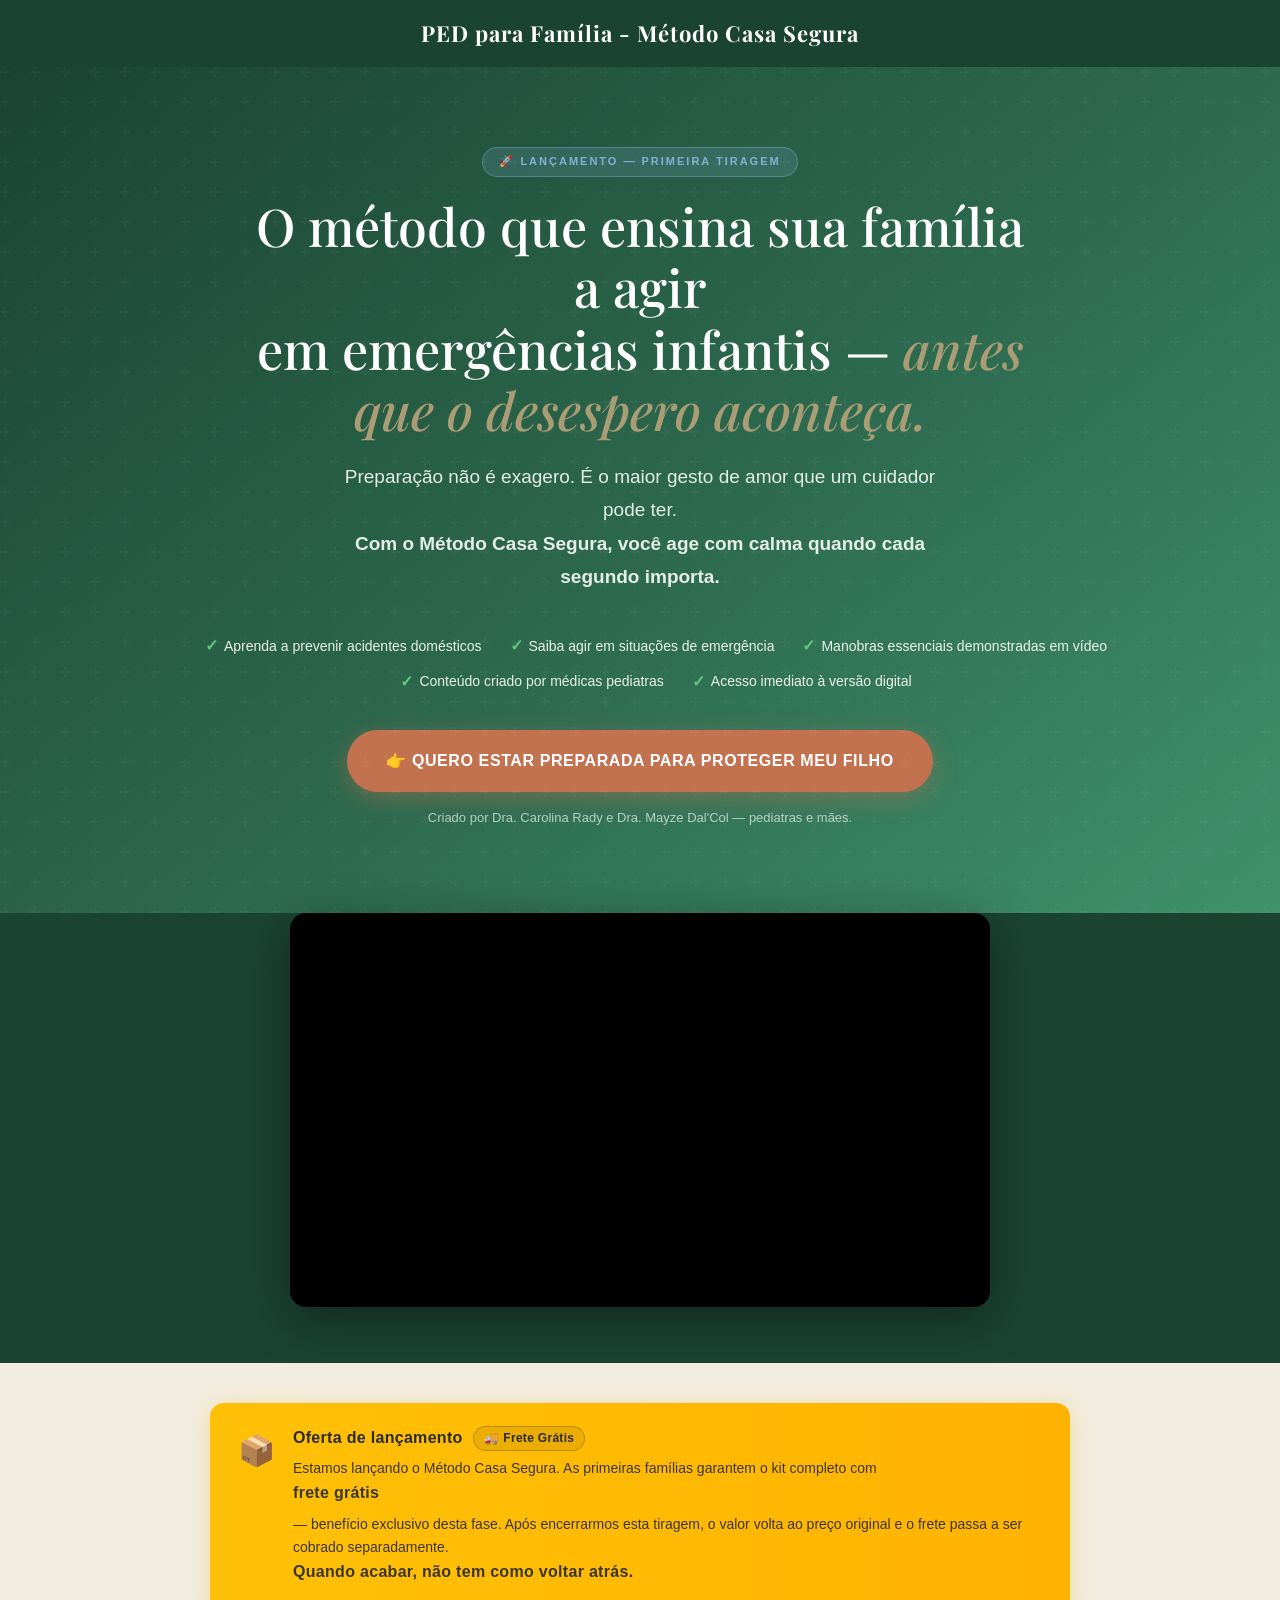
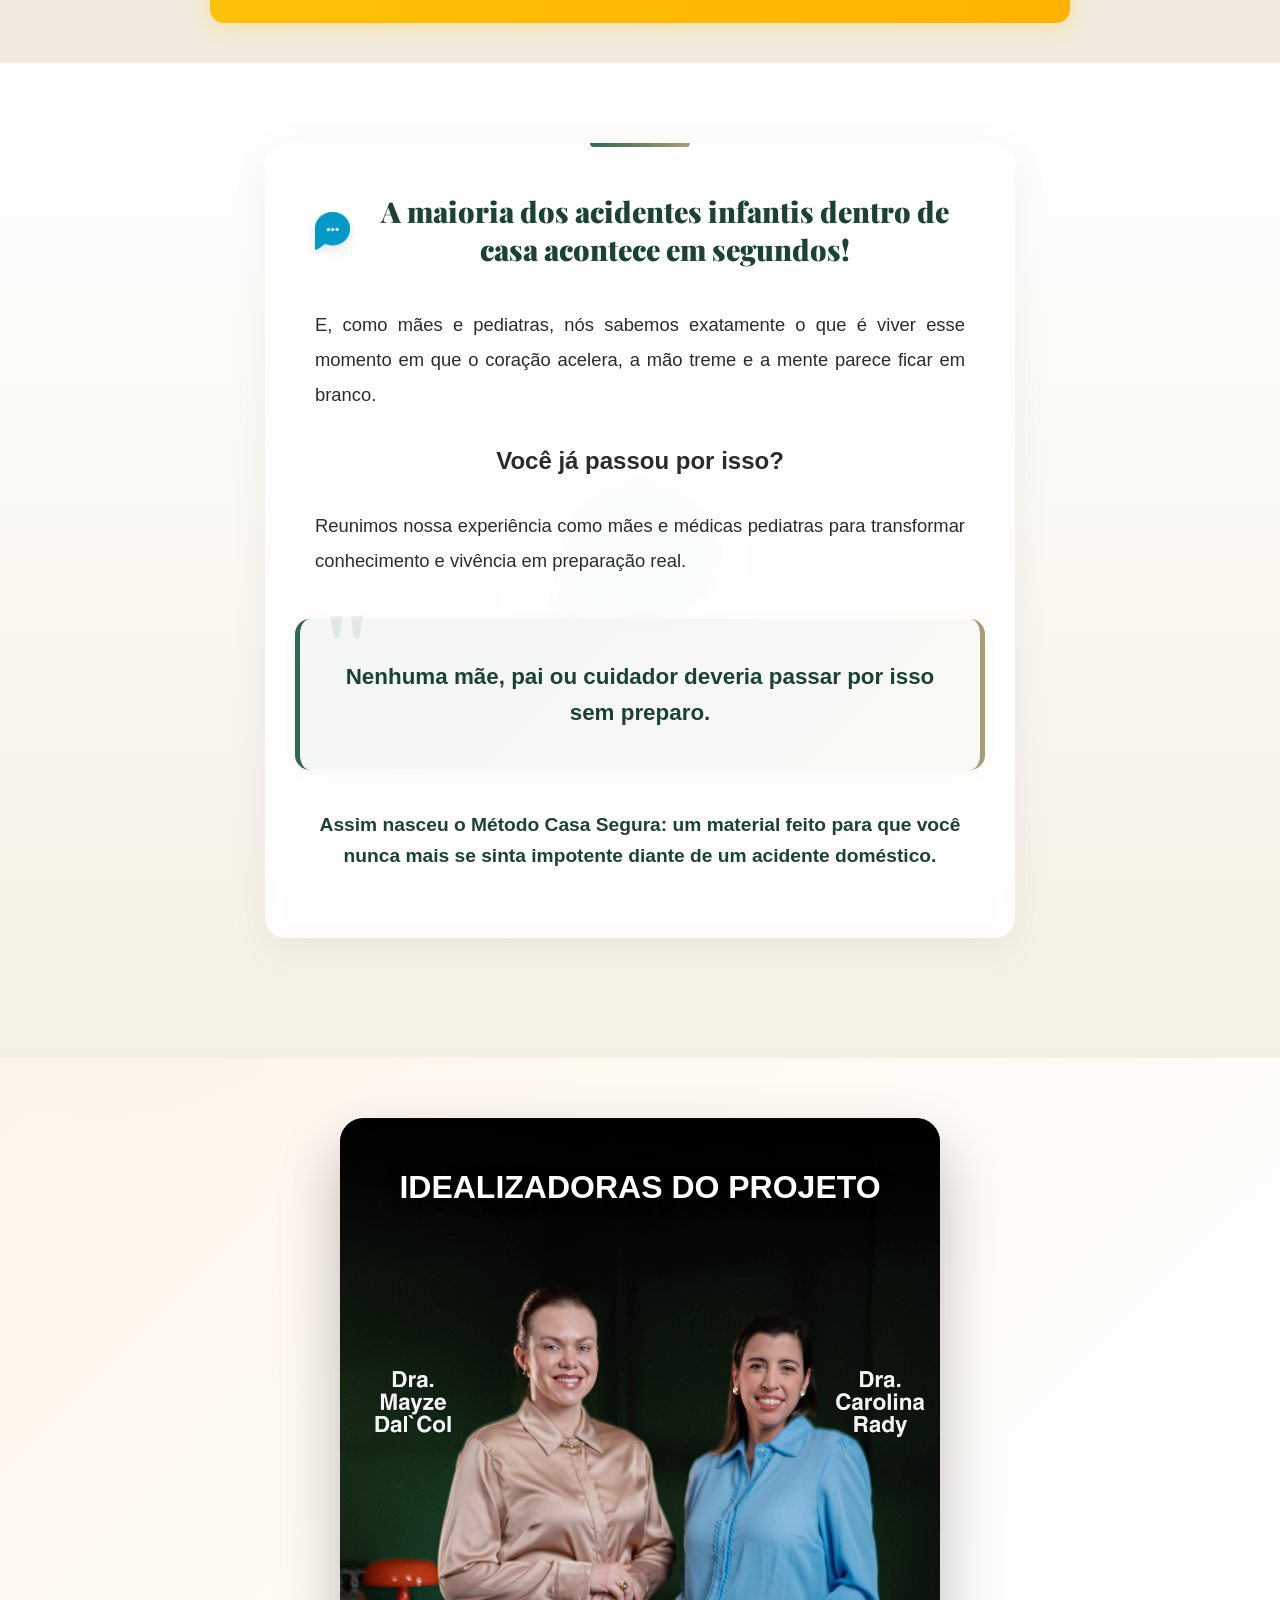
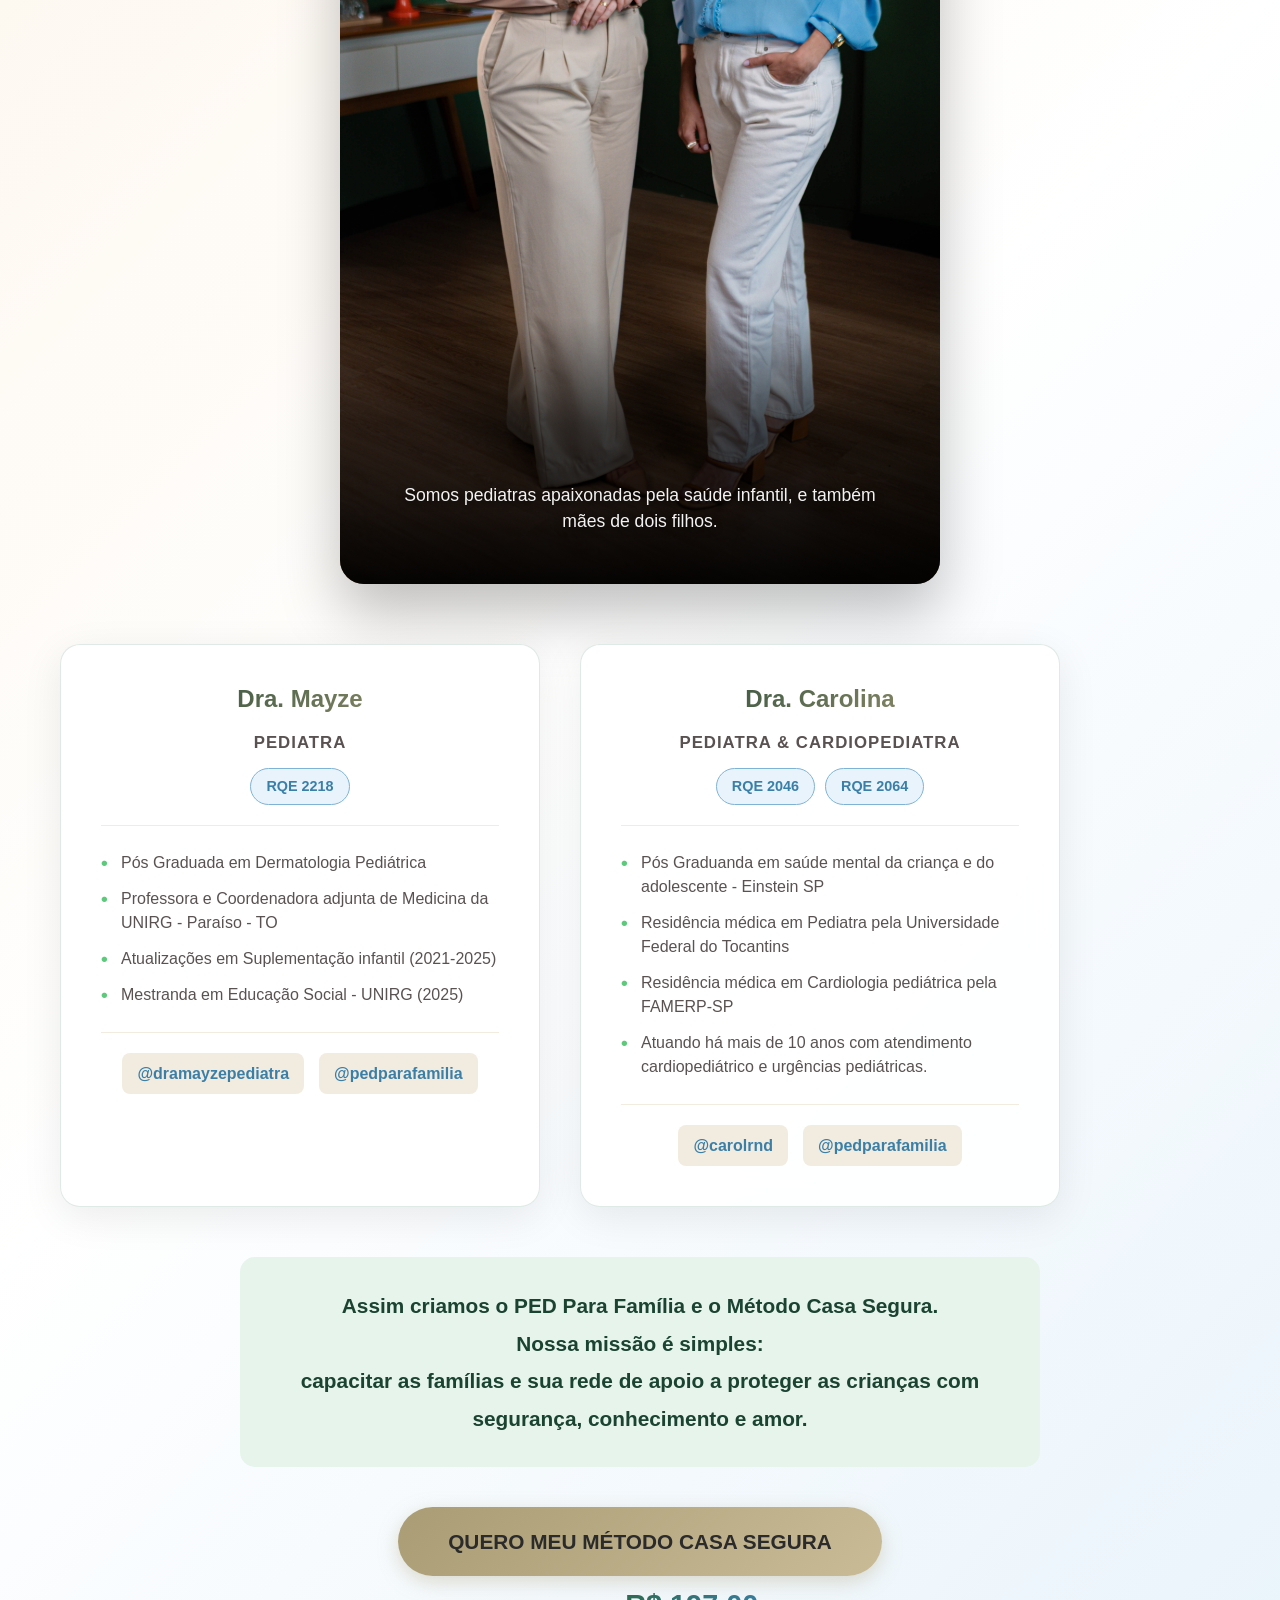
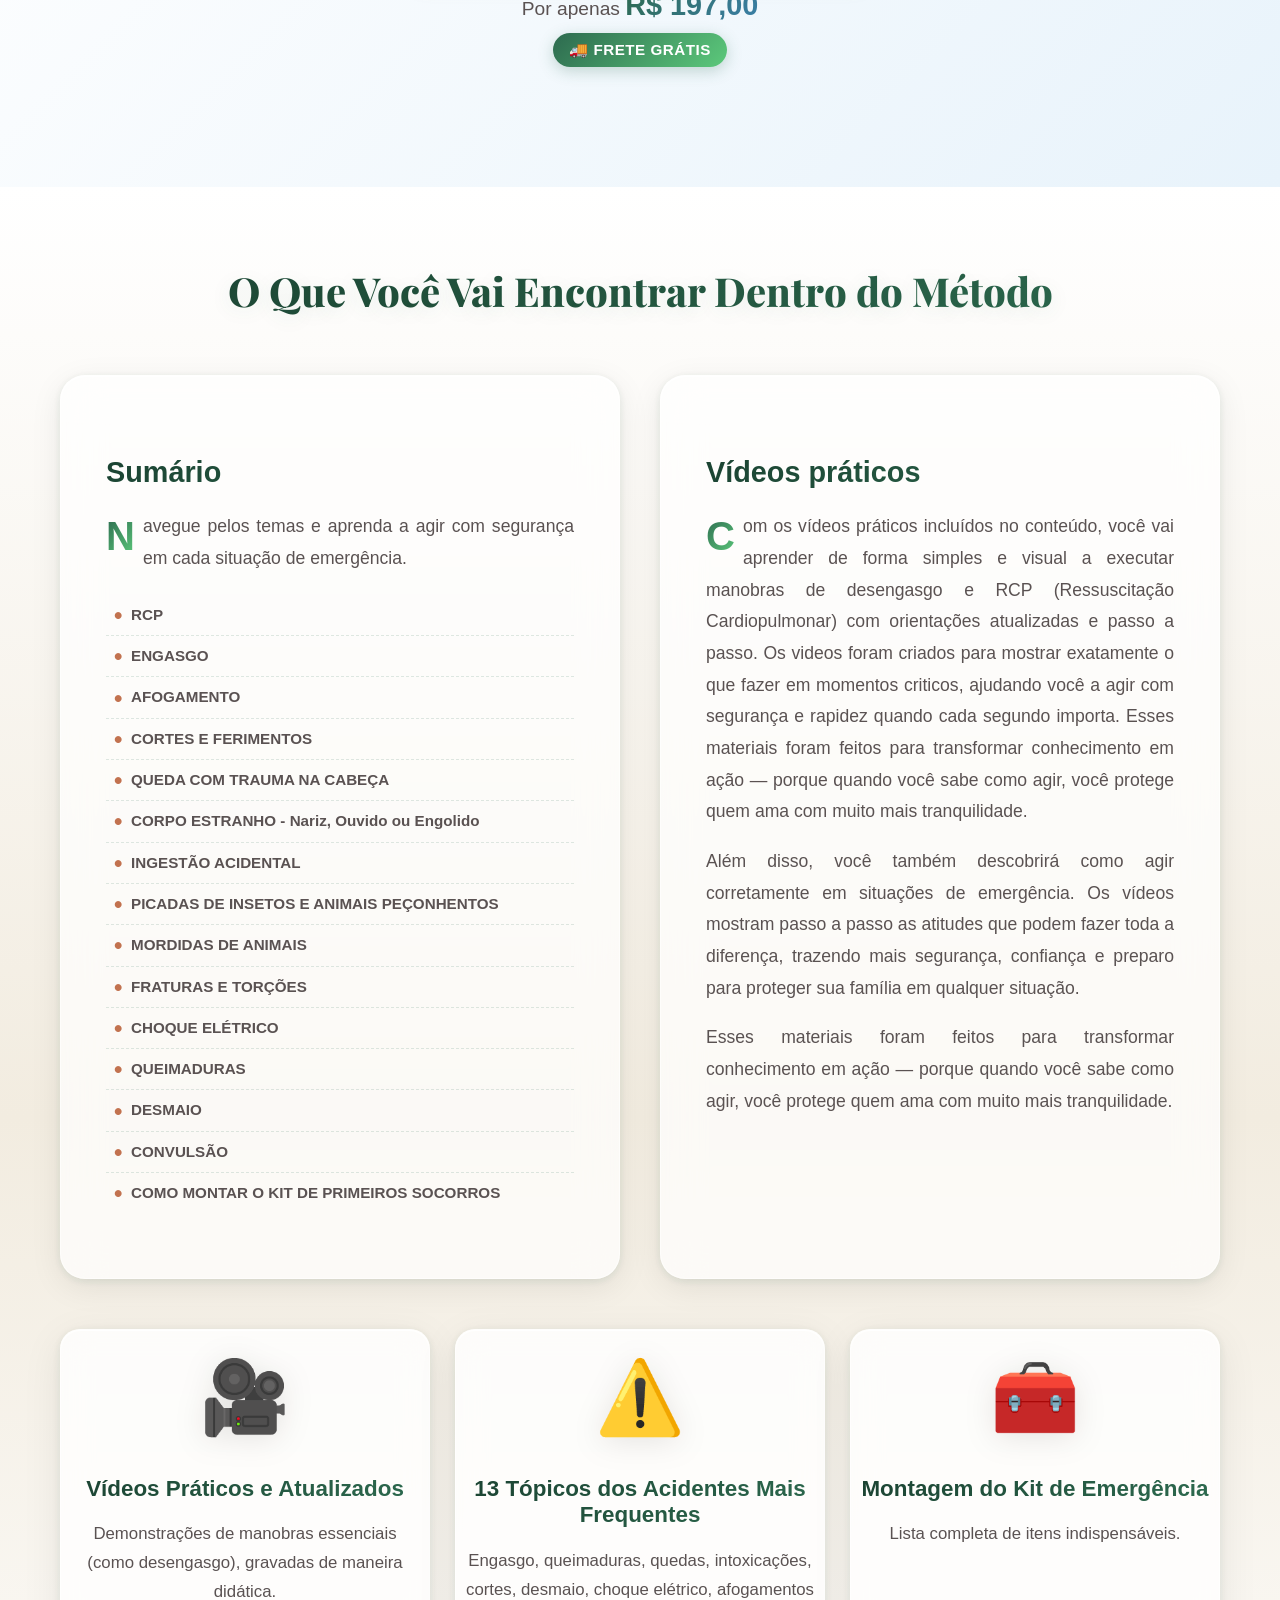
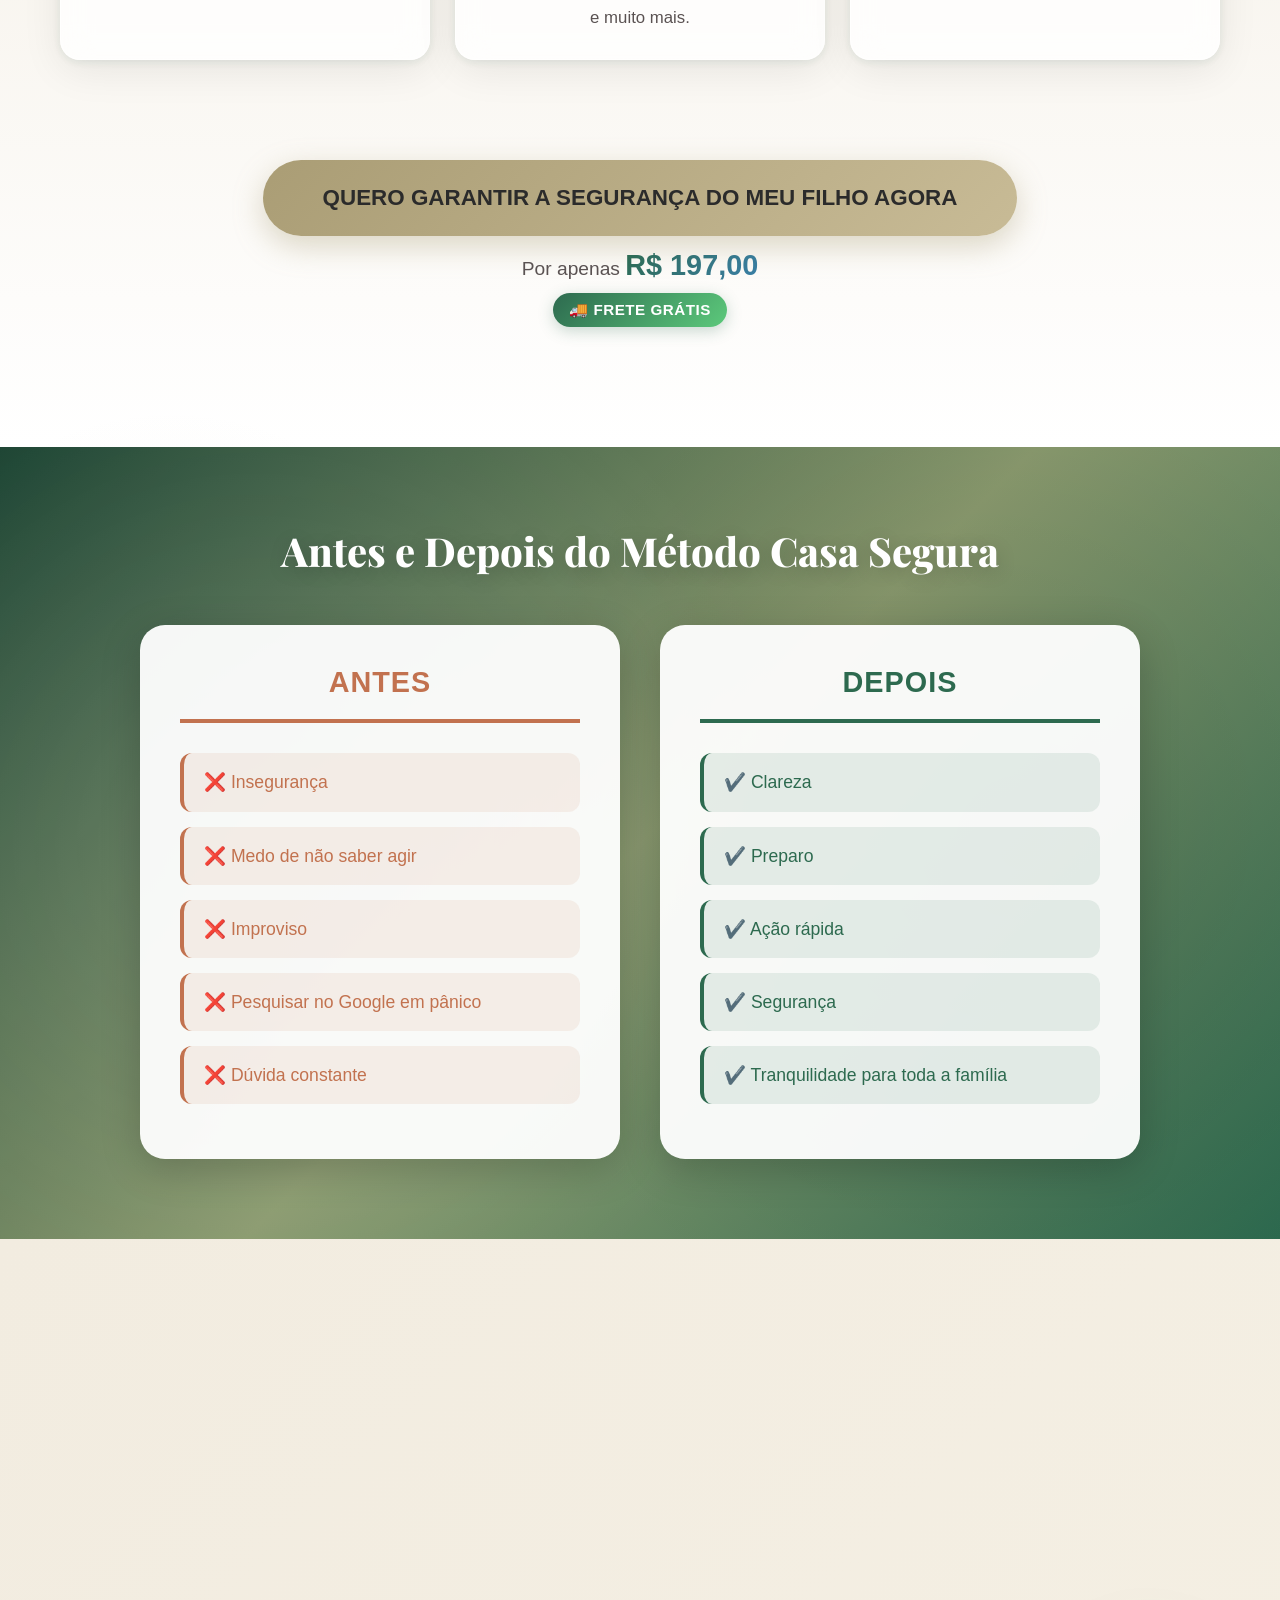
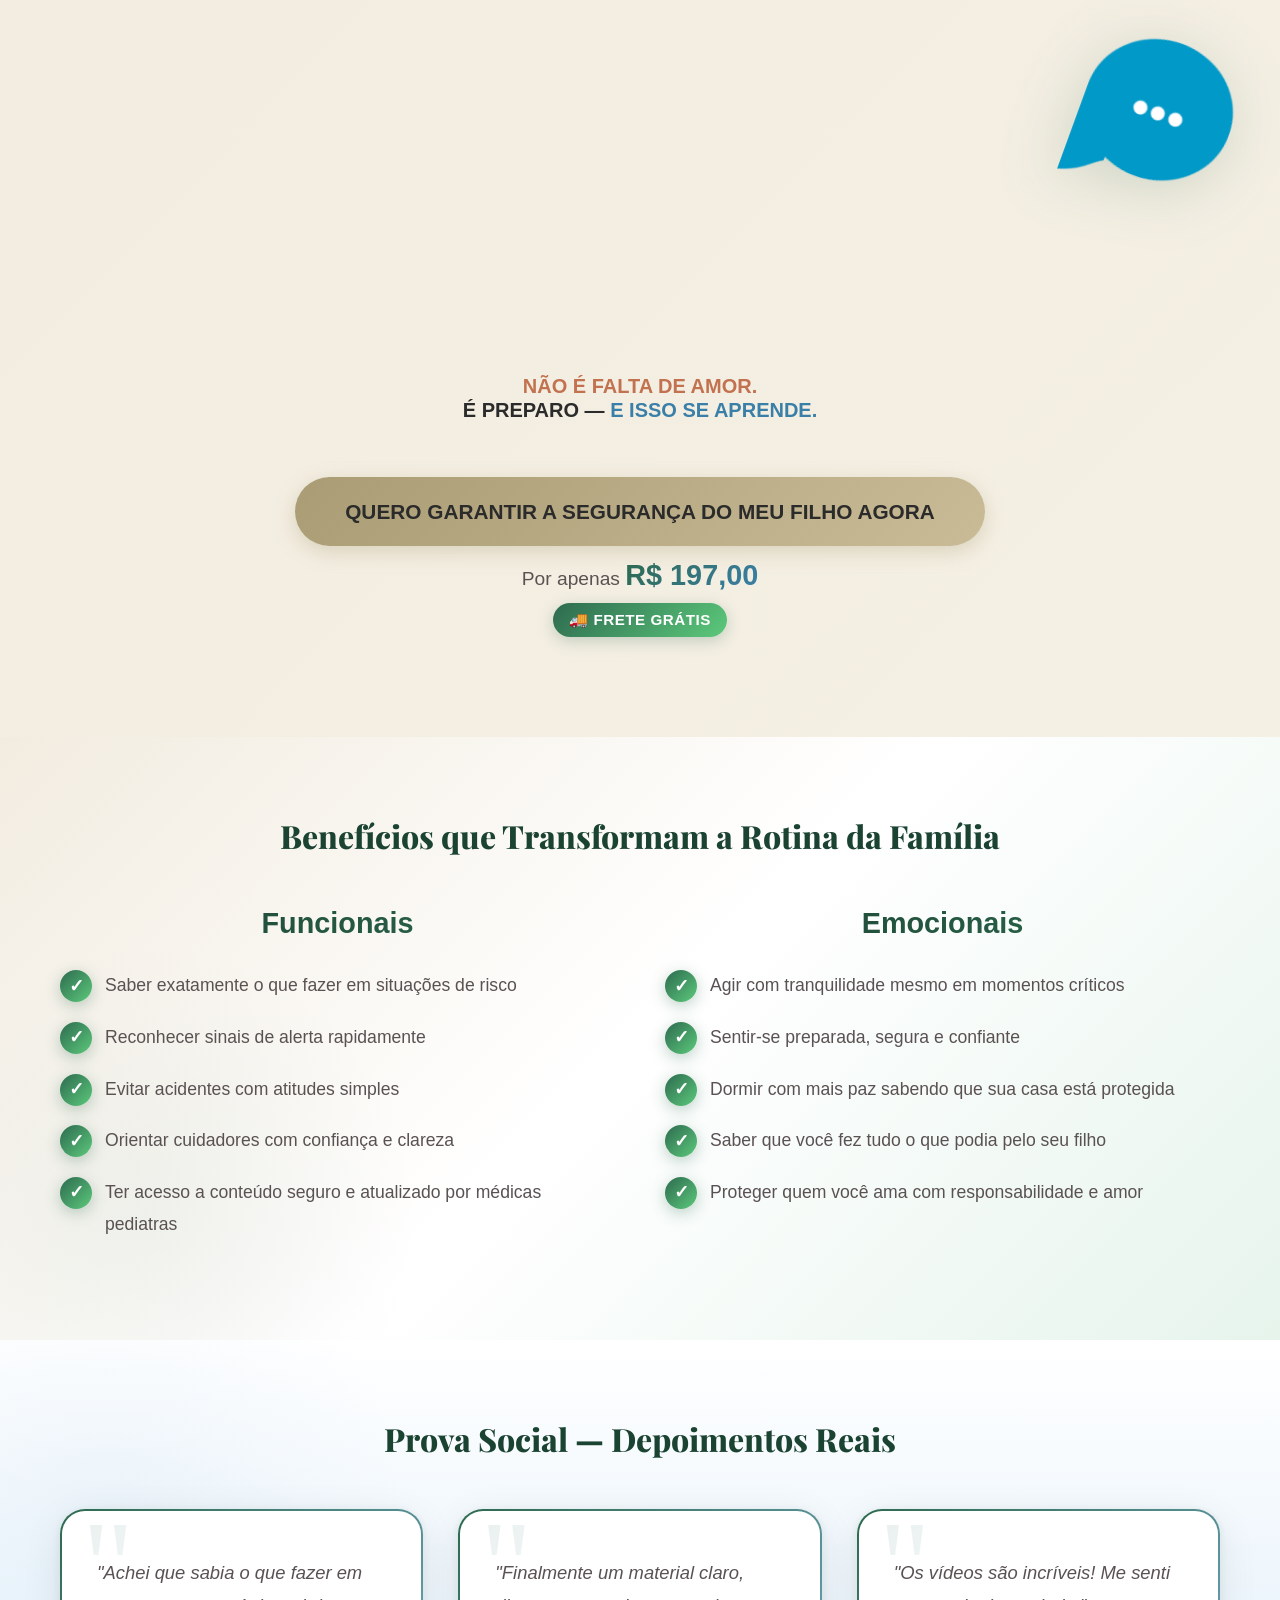
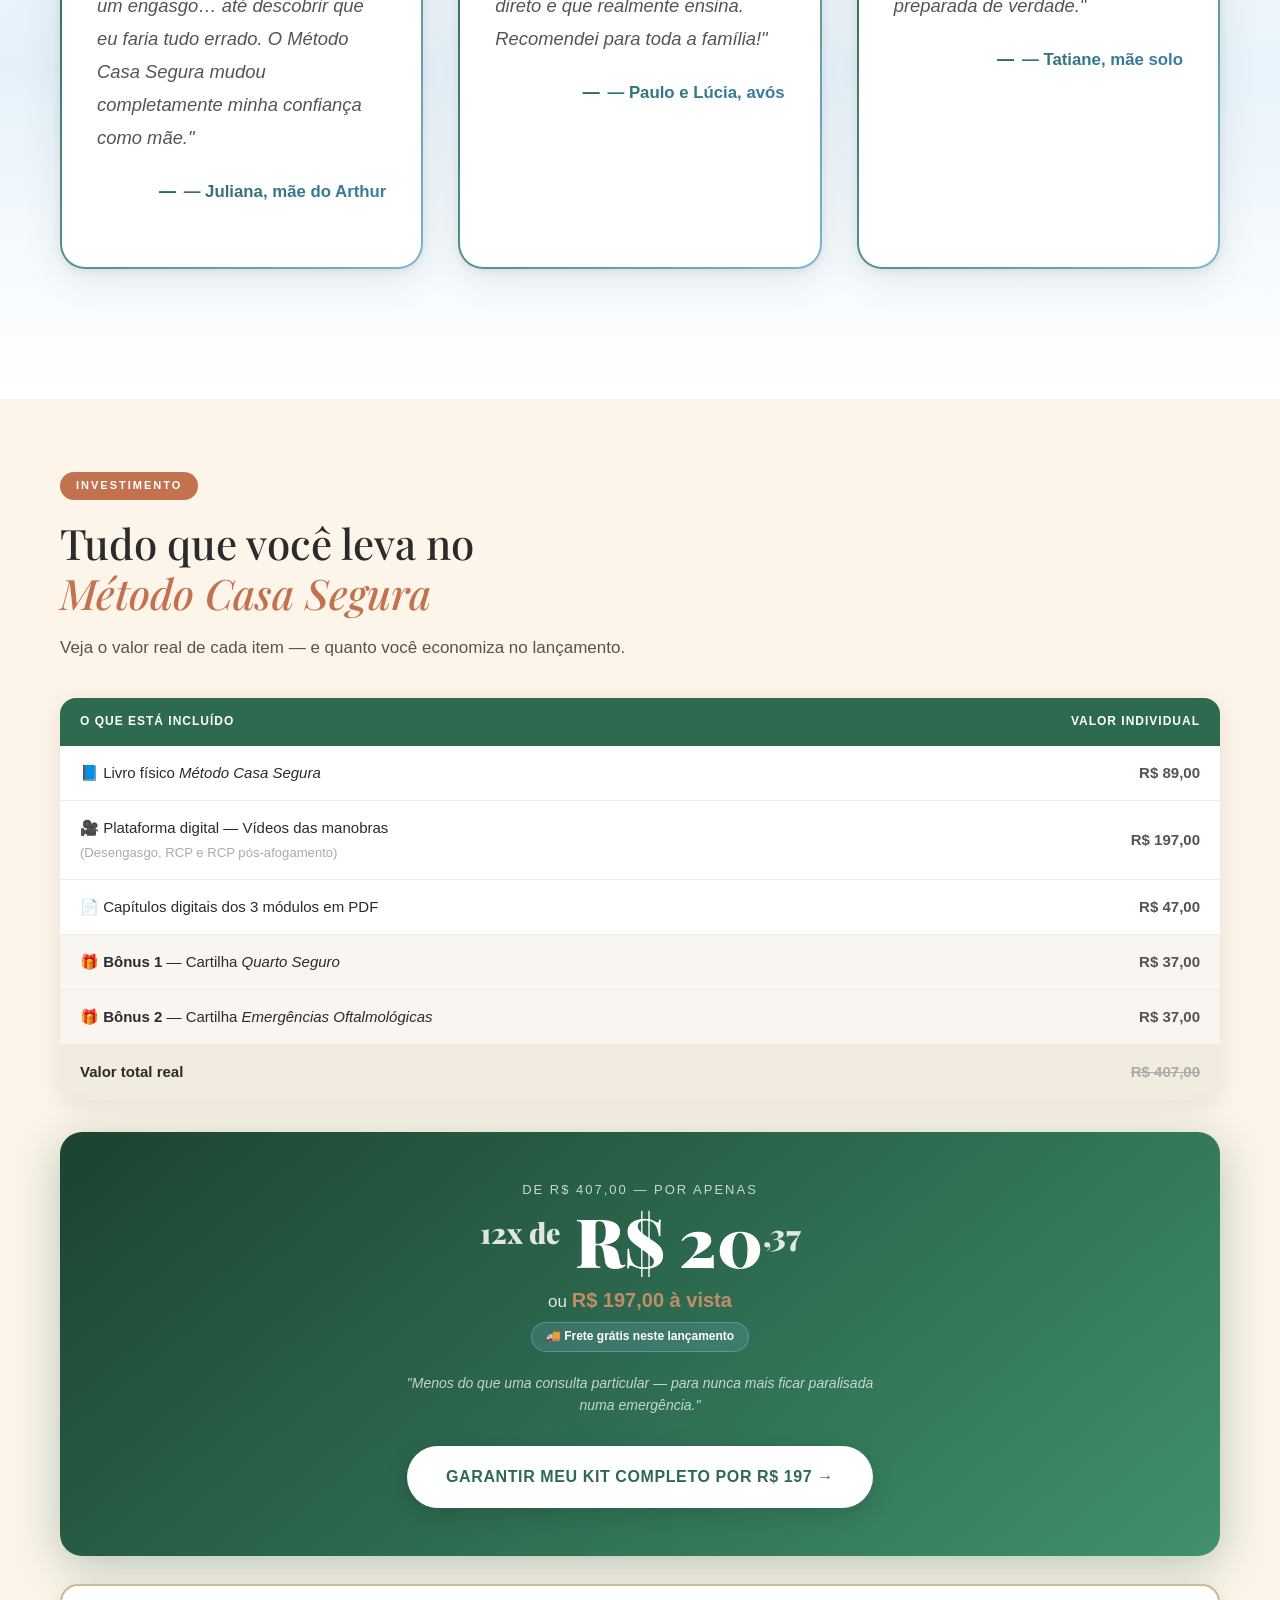
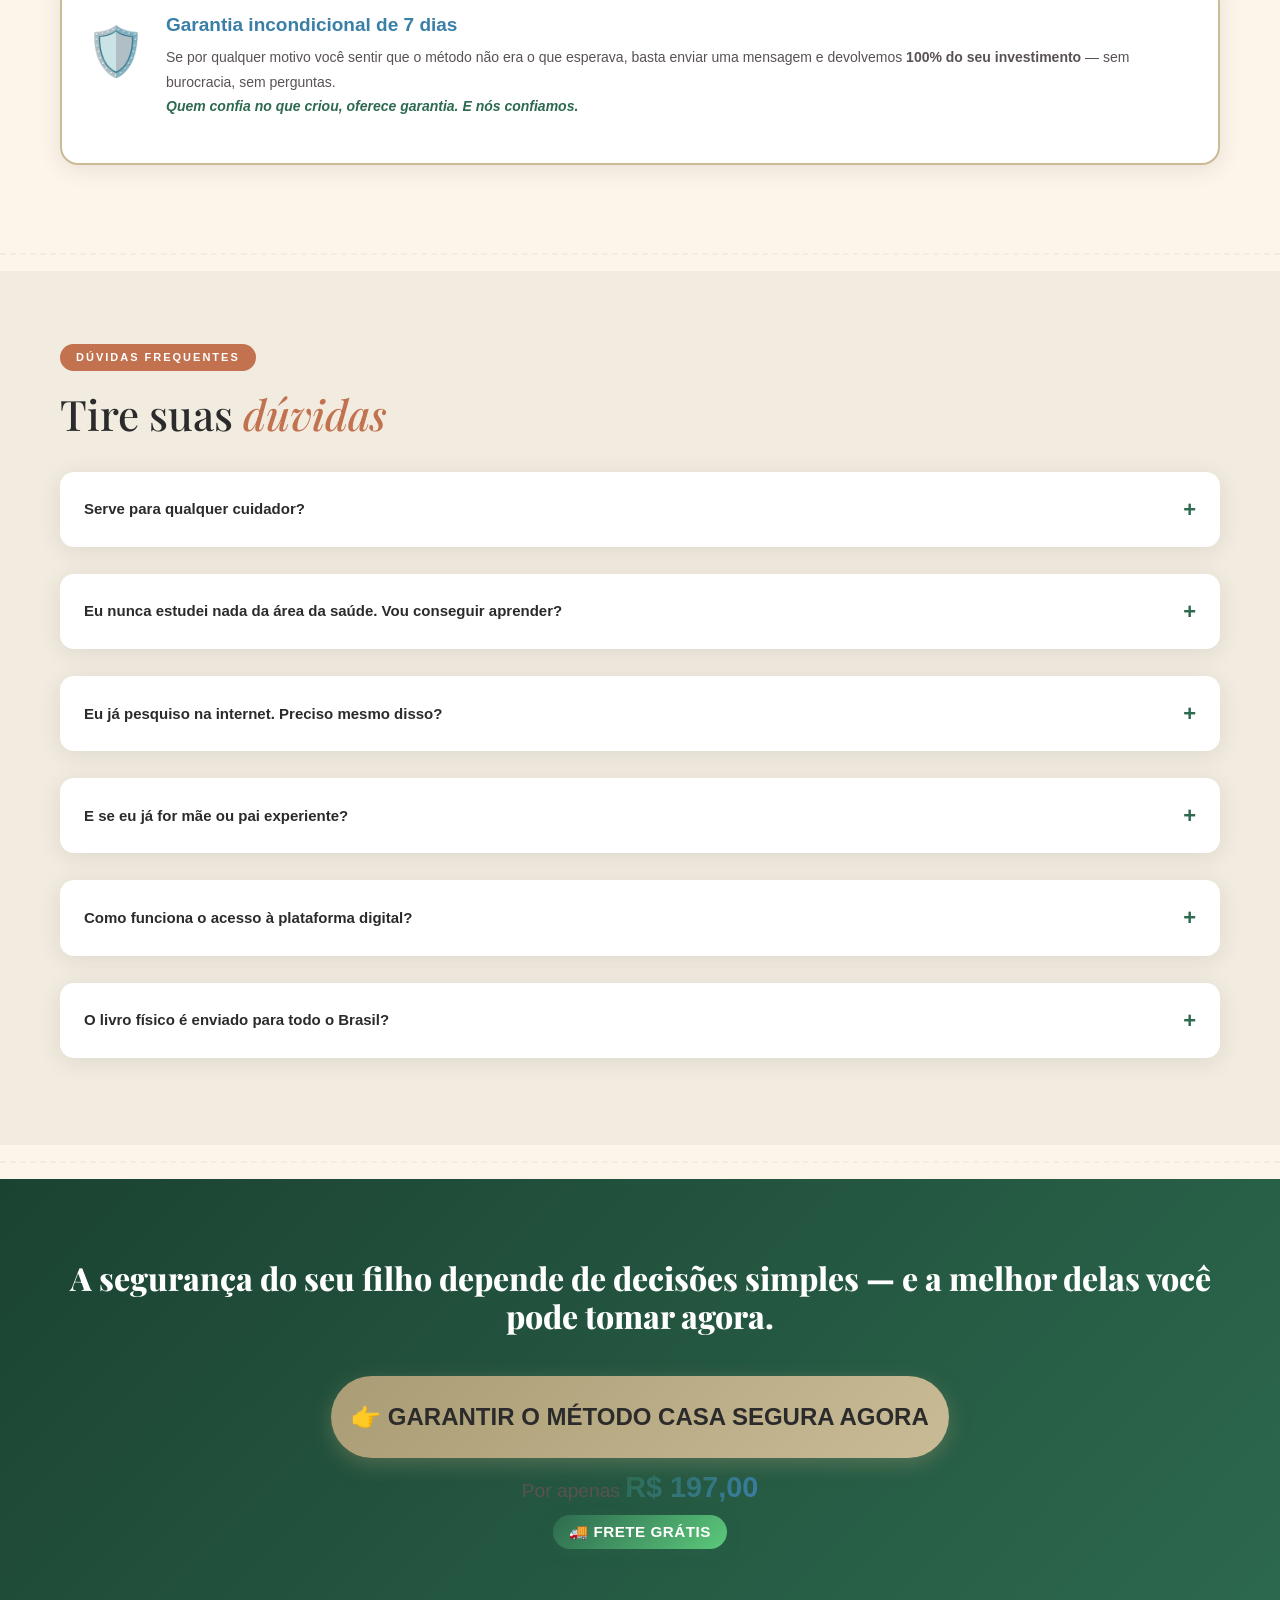
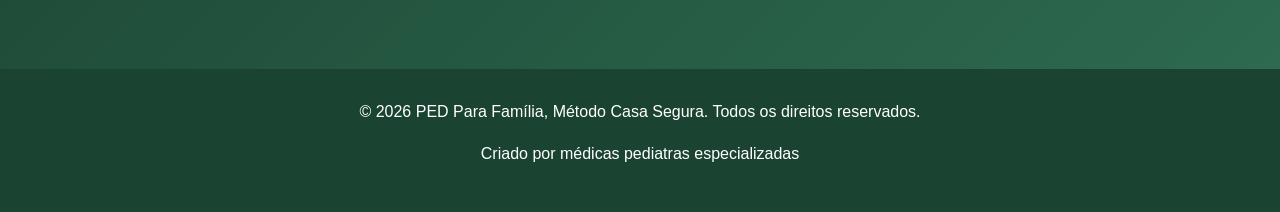
==== commit 11c5c84d: "." ====
--- a/index.html
+++ b/index.html
@@ -562,7 +562,7 @@
     </div>
   </footer>
 
-  <script src="script.js"></script>
+  <script src="js/script.js"></script>
 </body>
 
 </html>
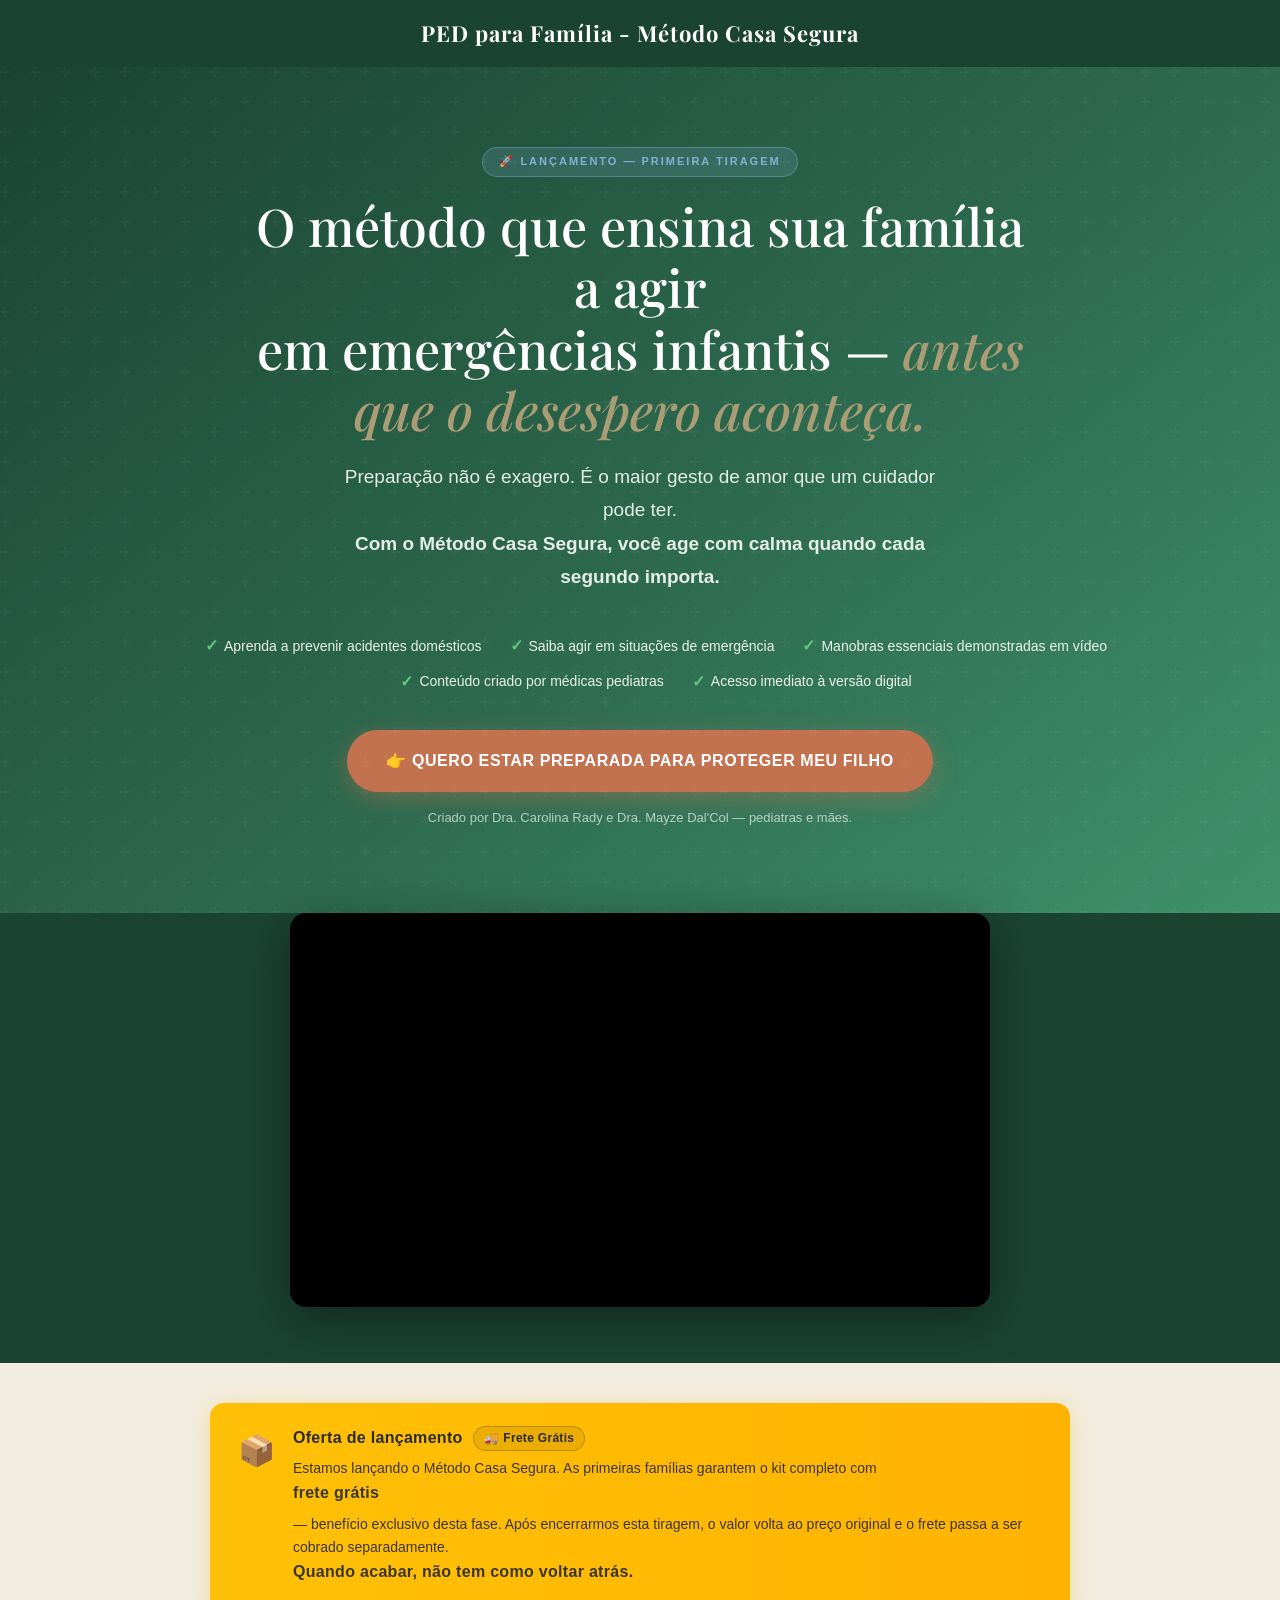
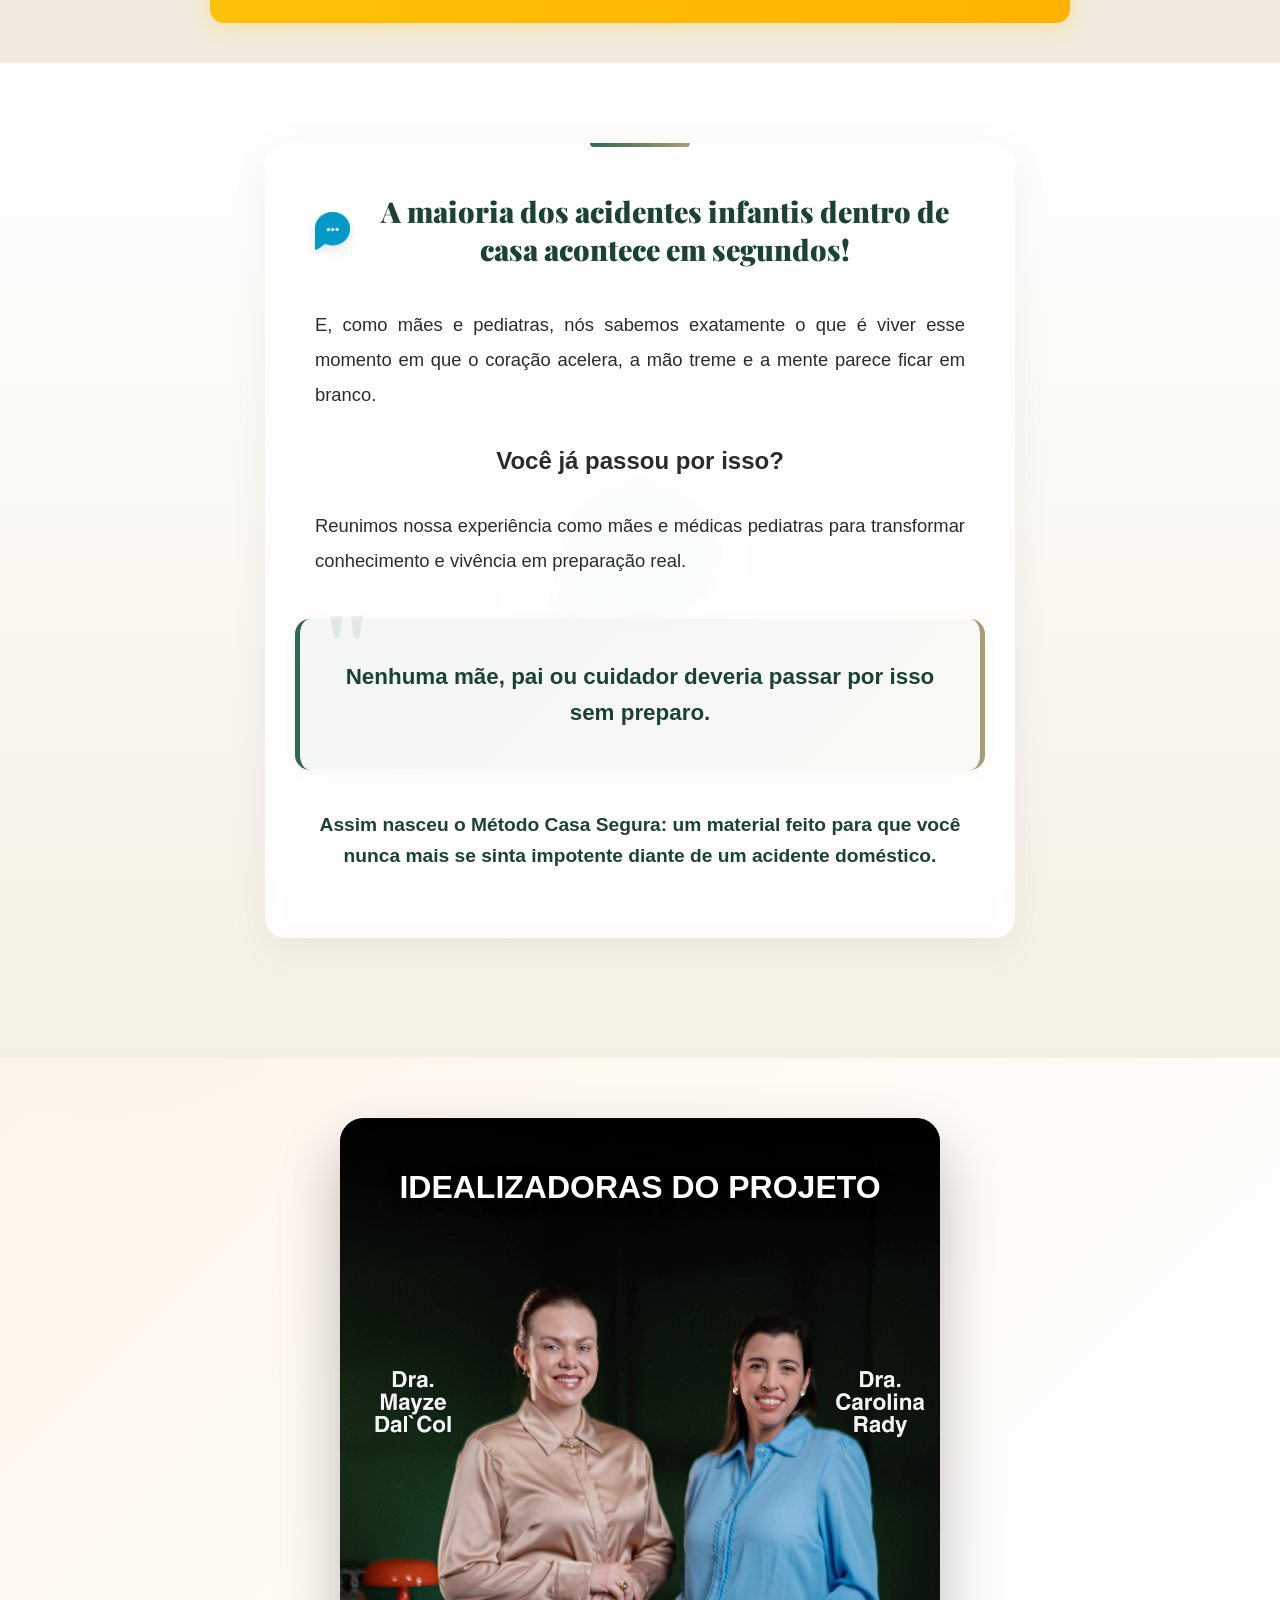
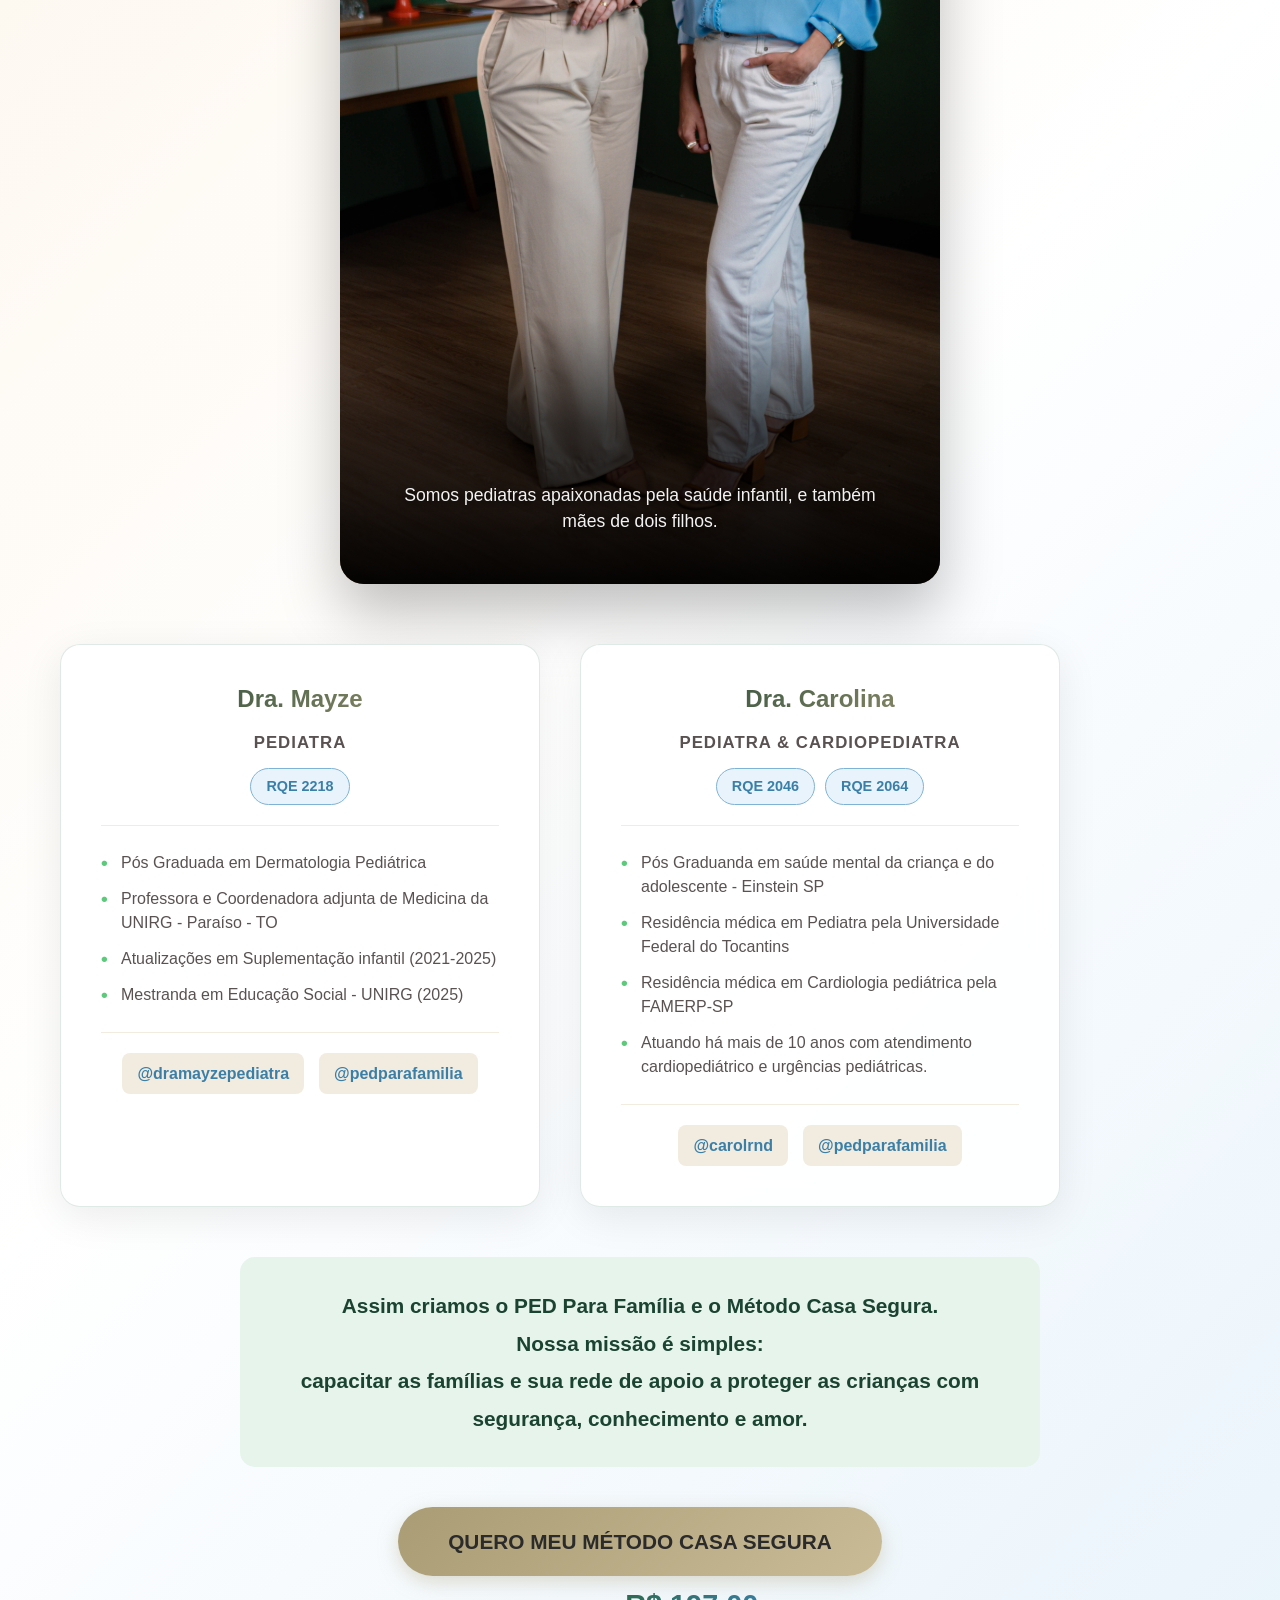
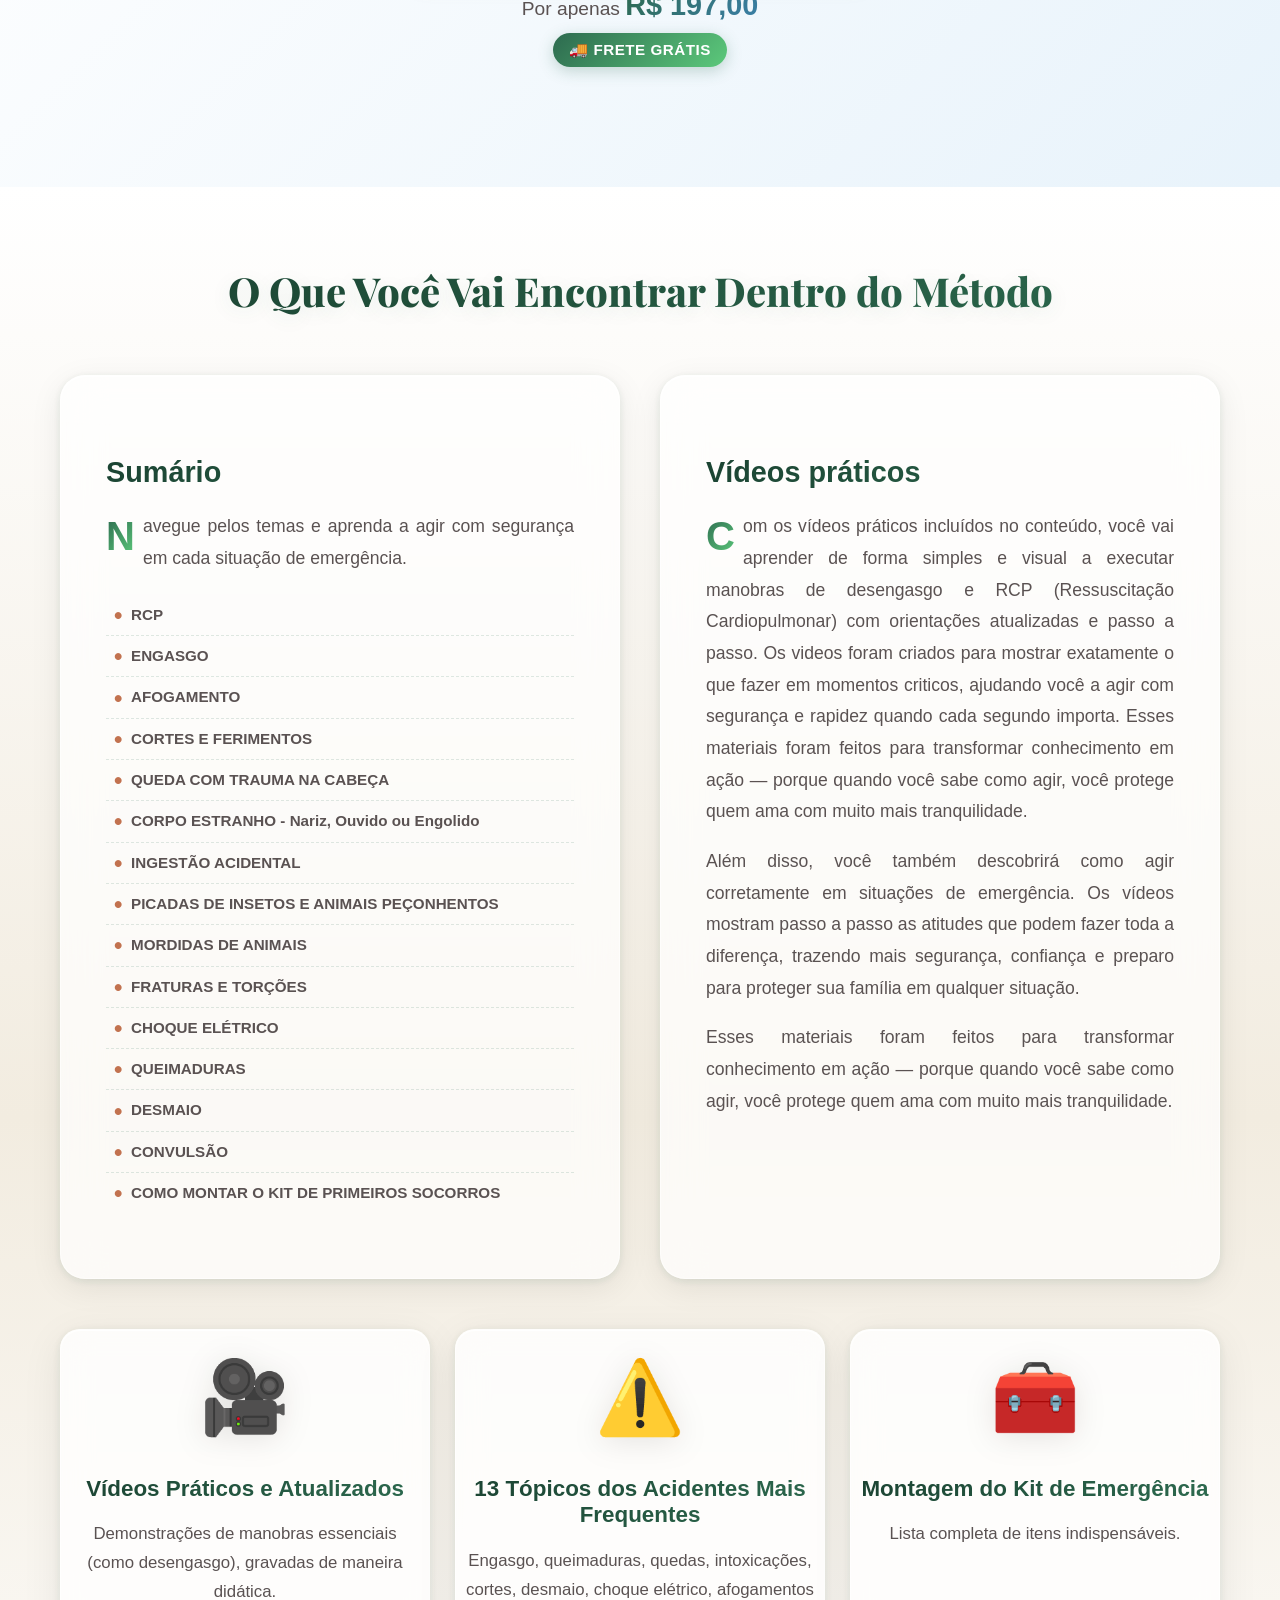
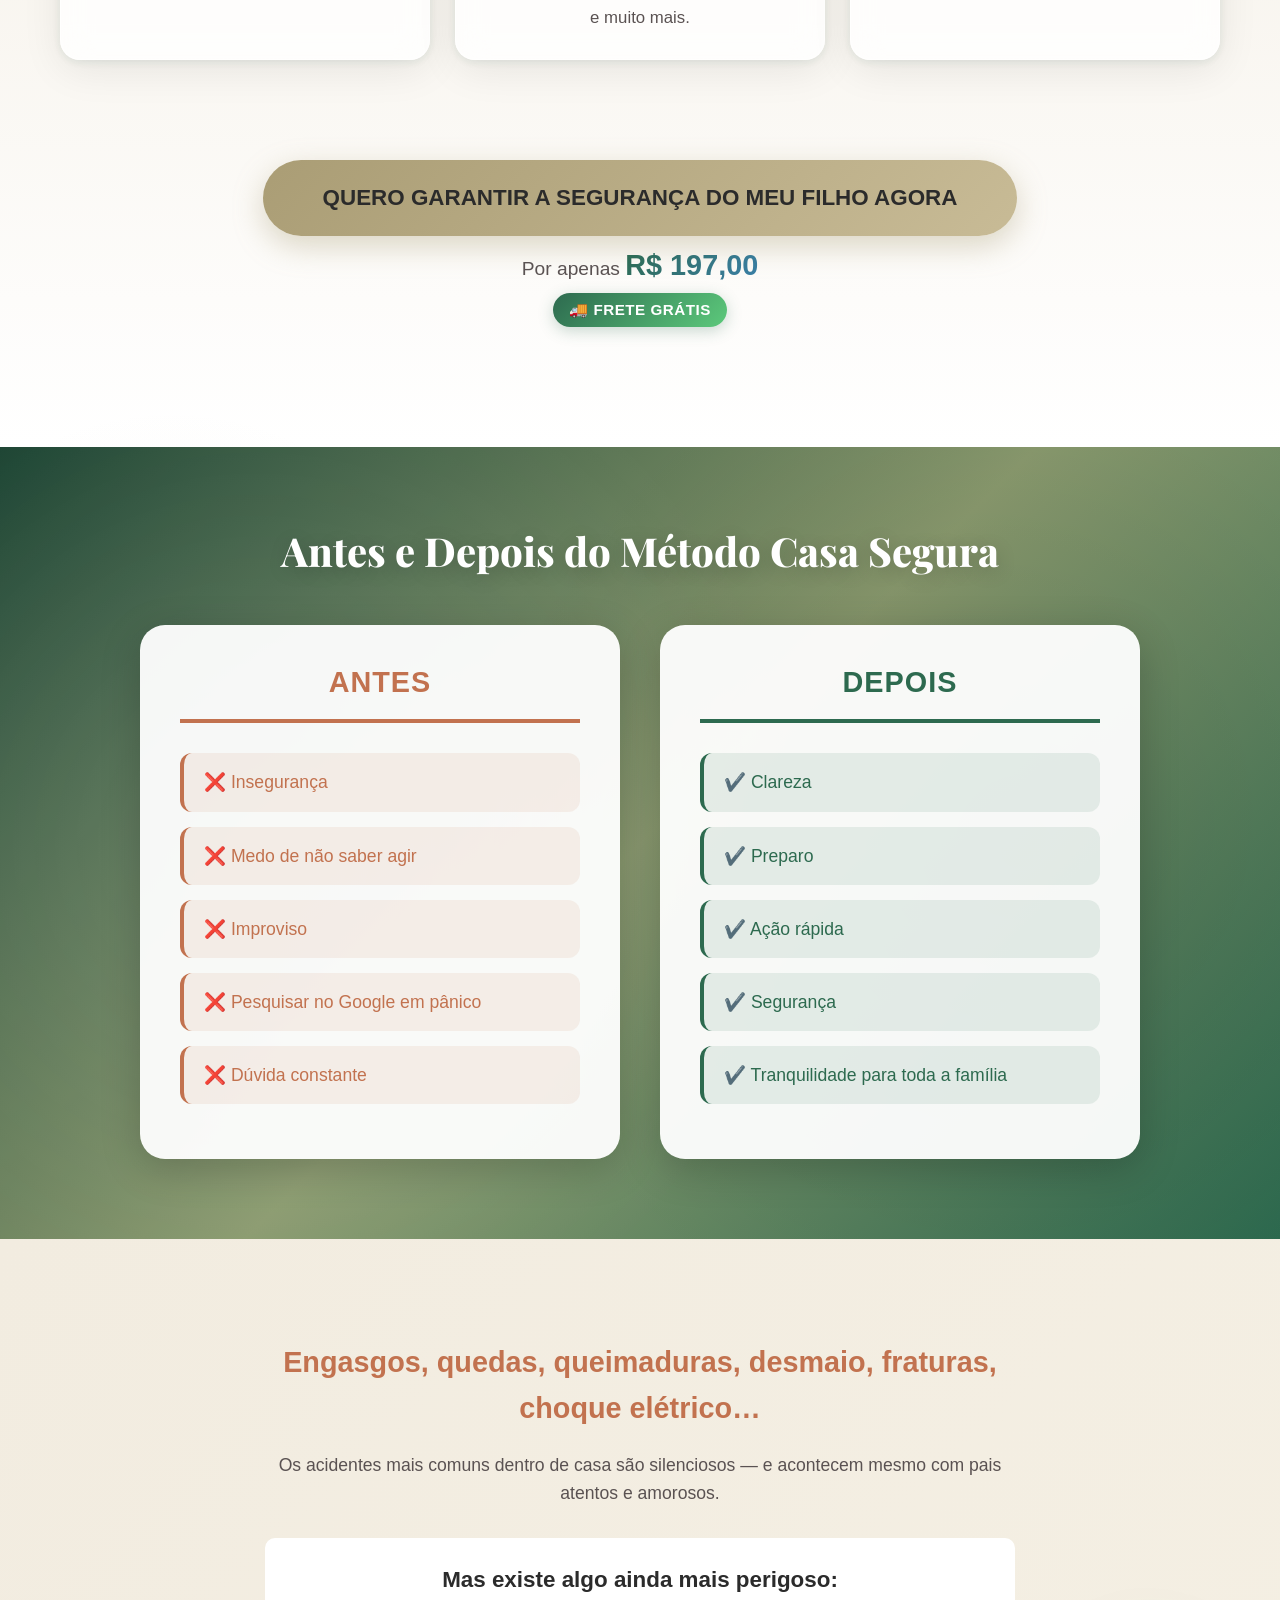
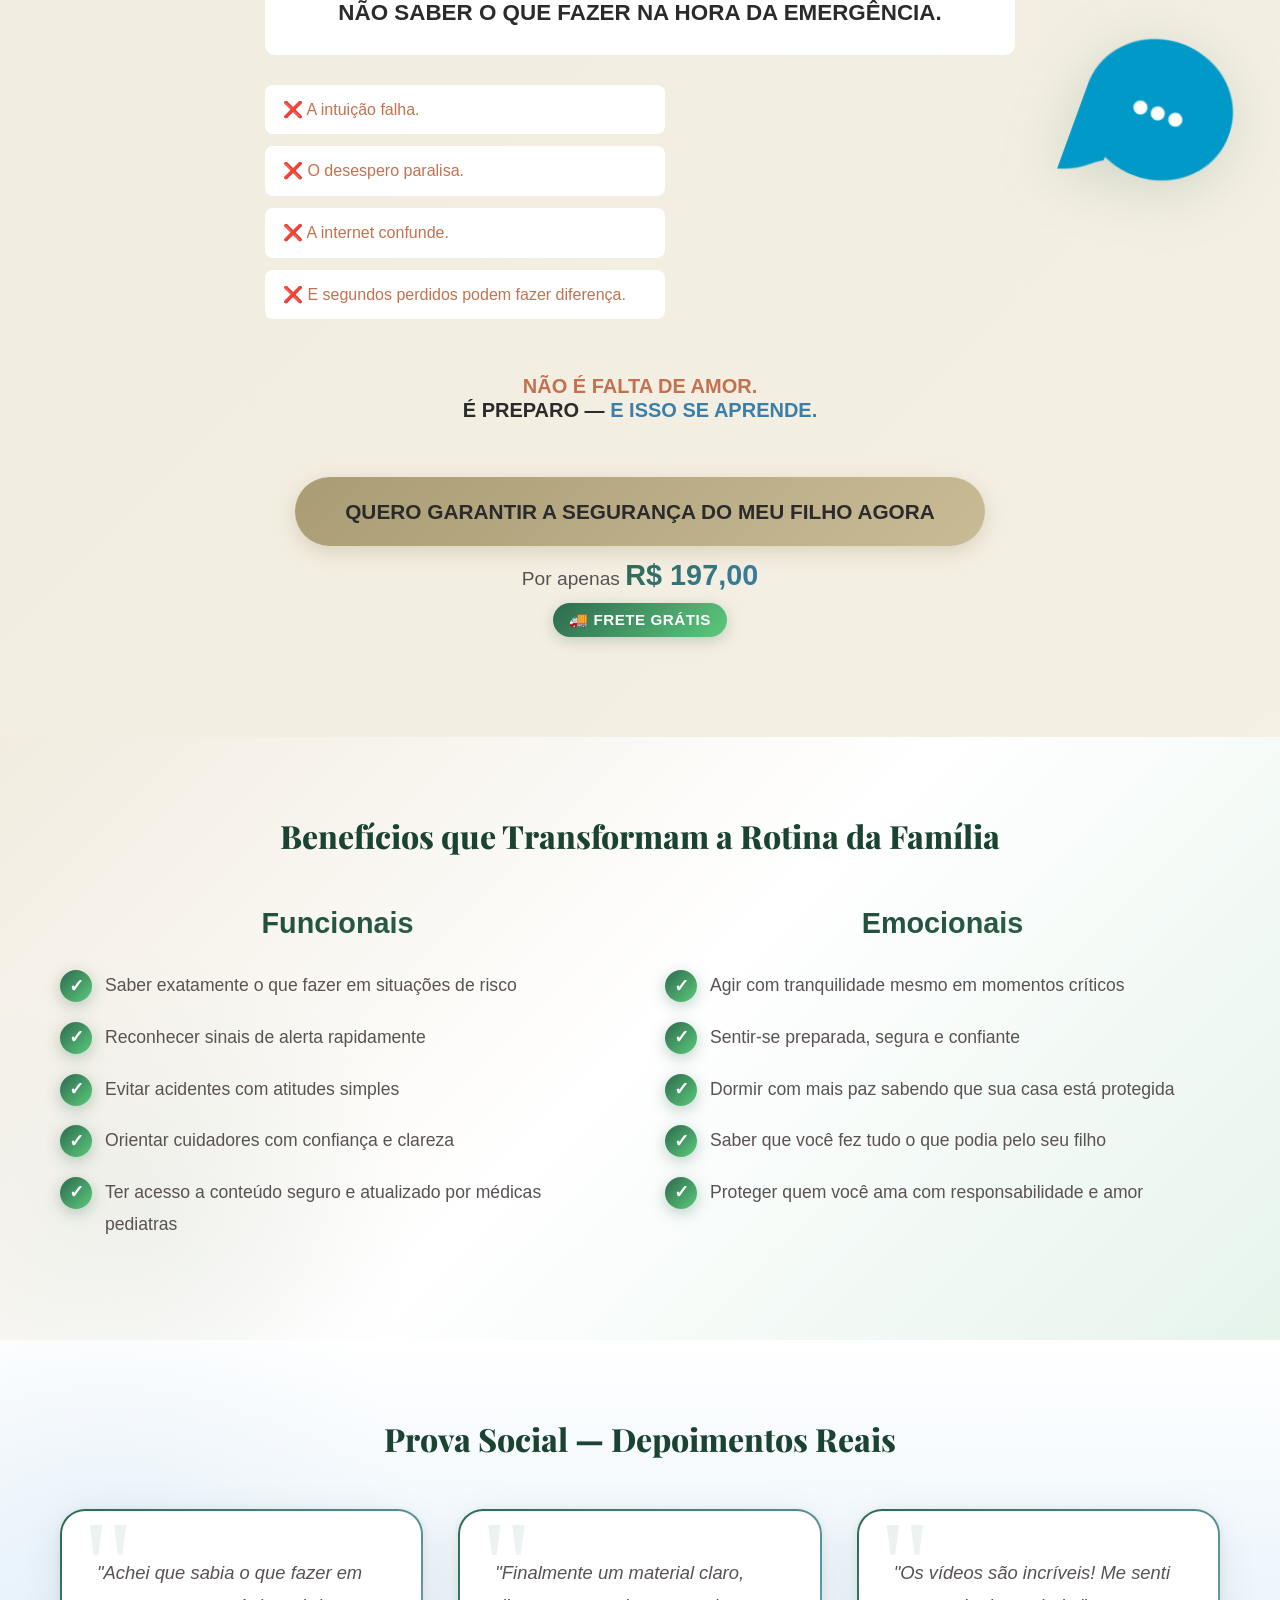
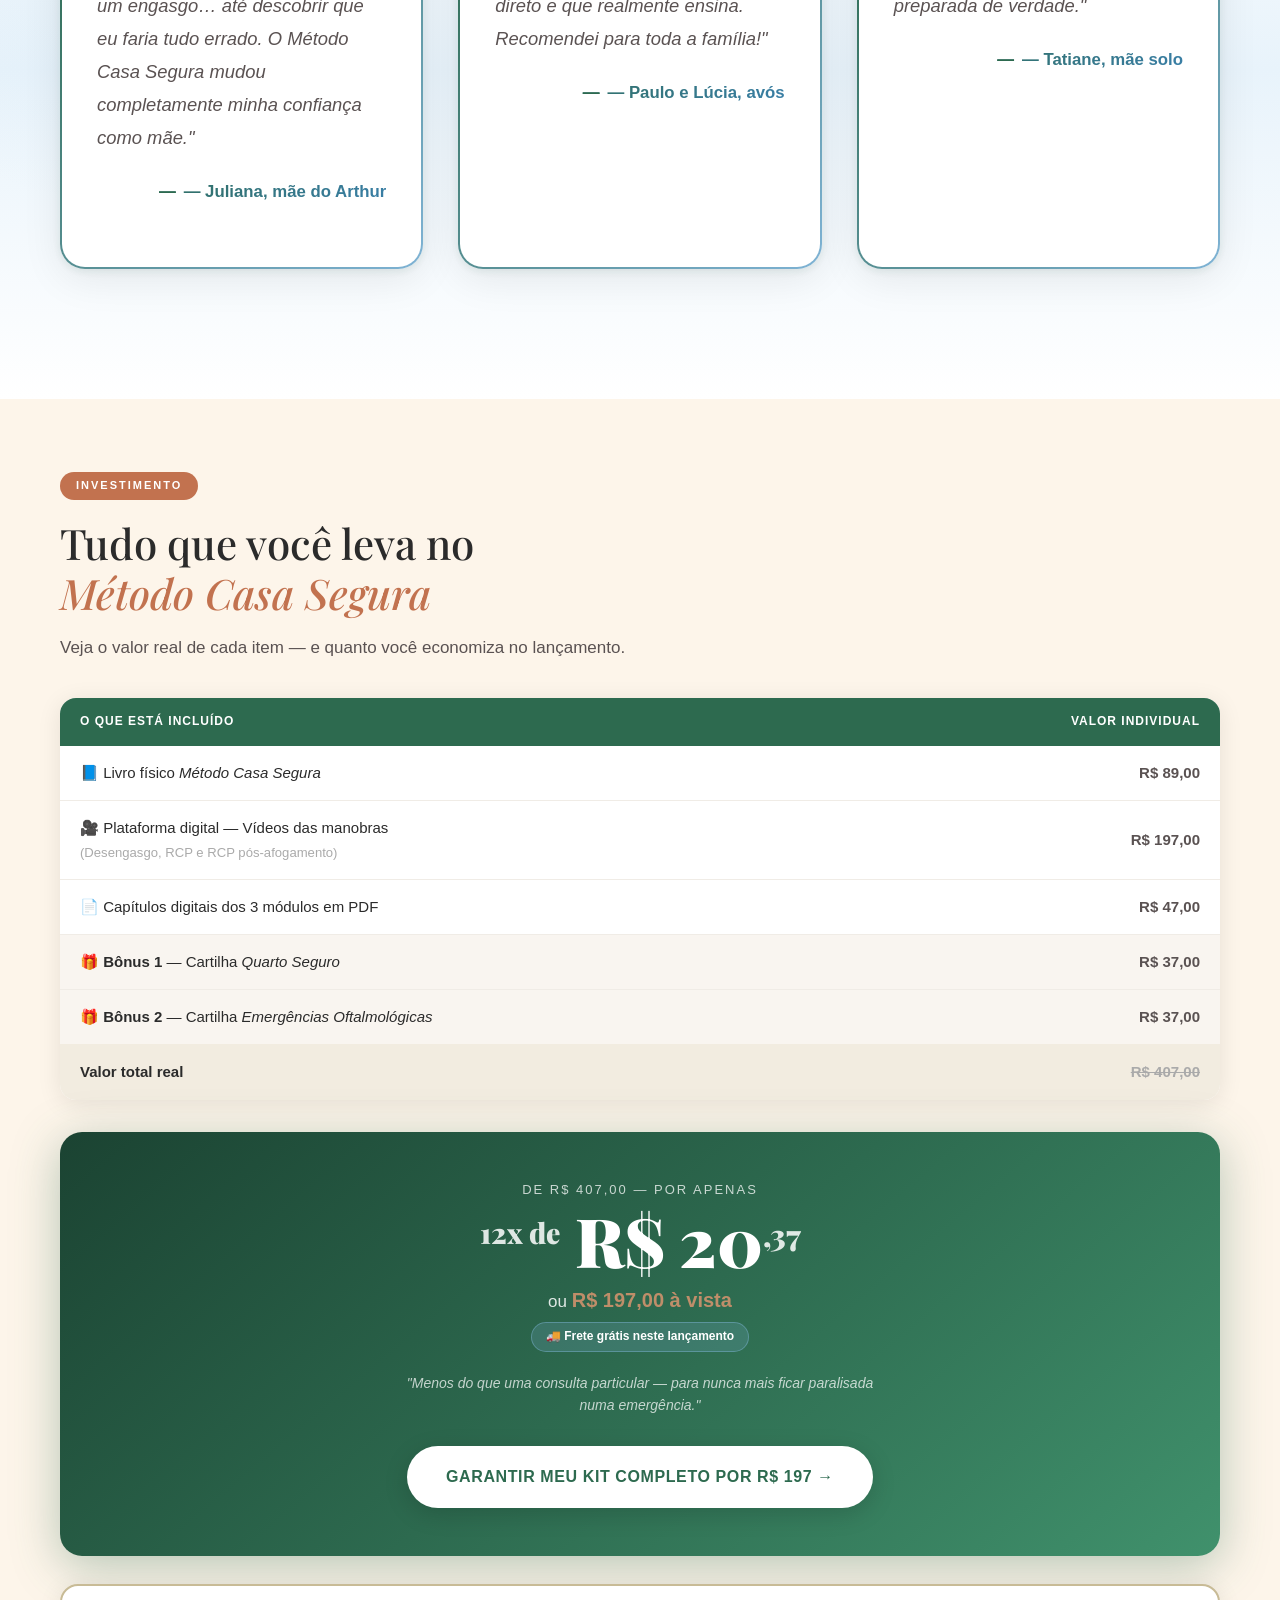
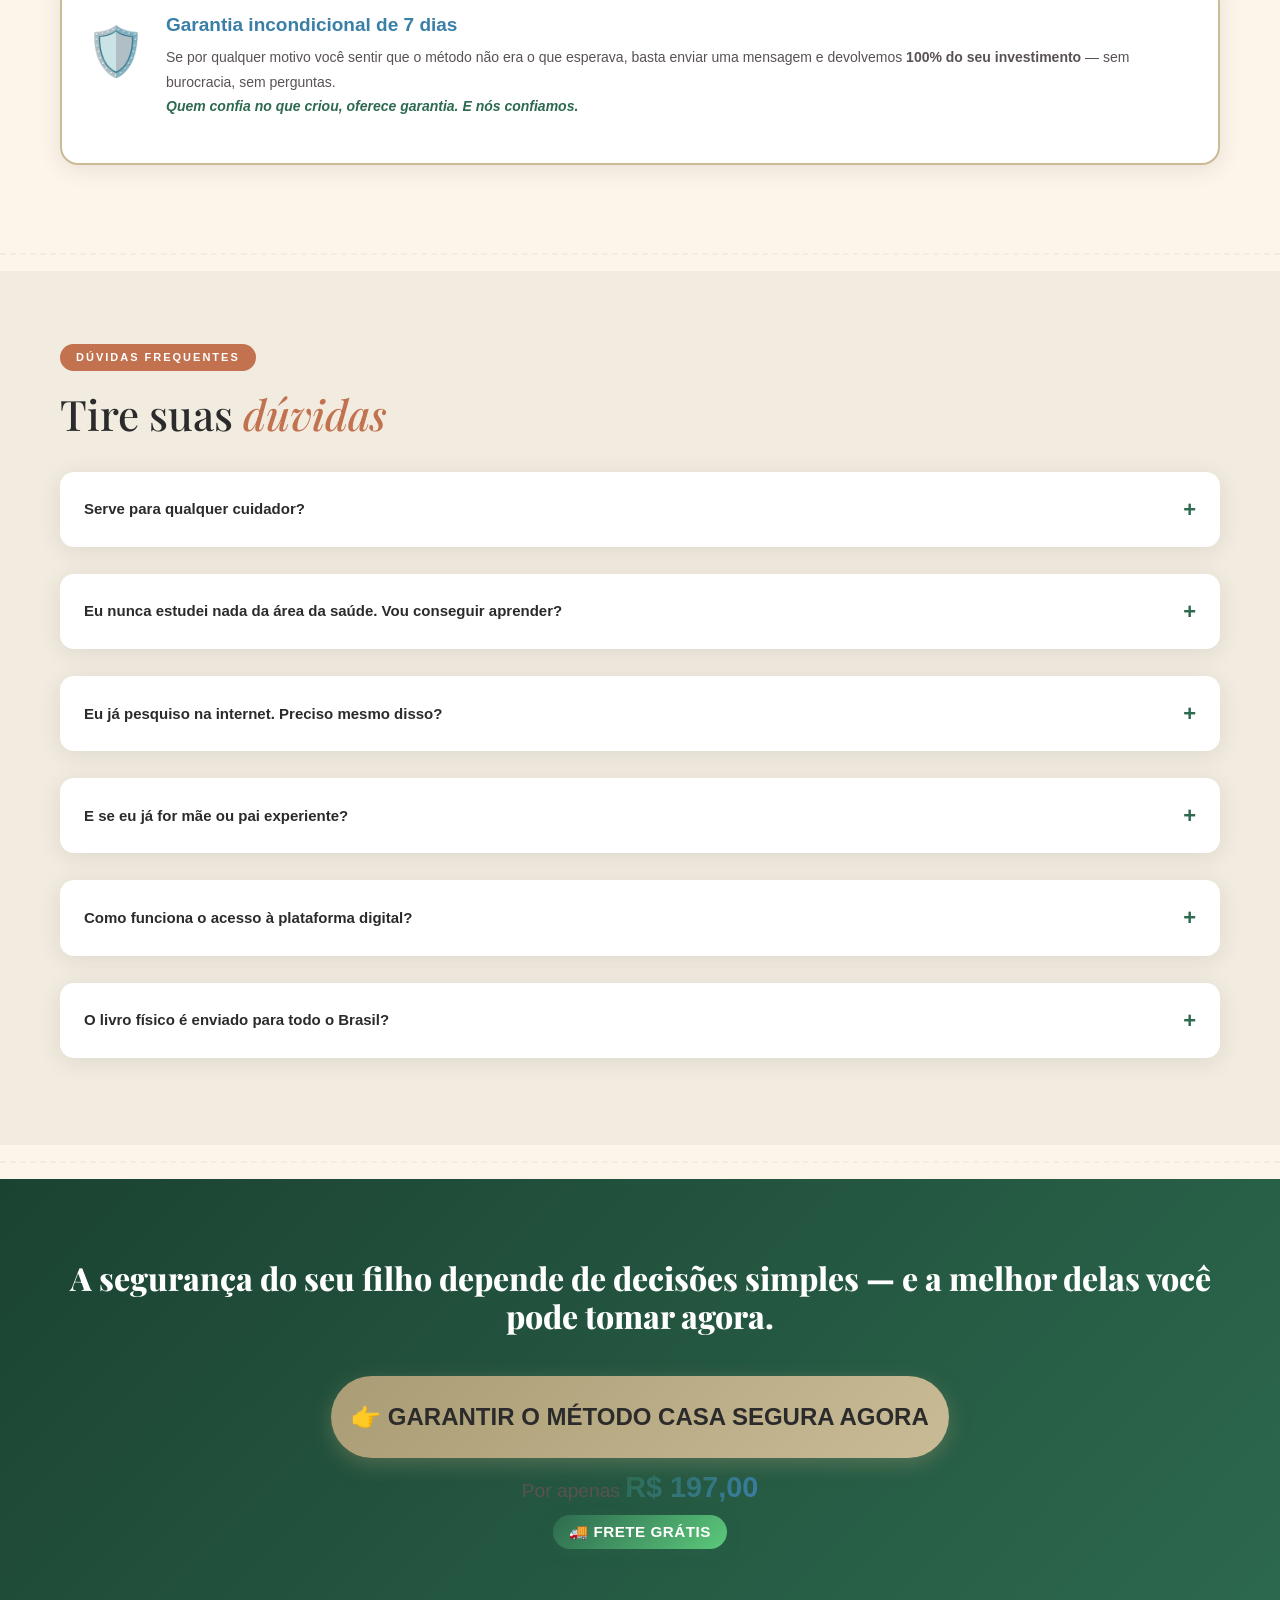
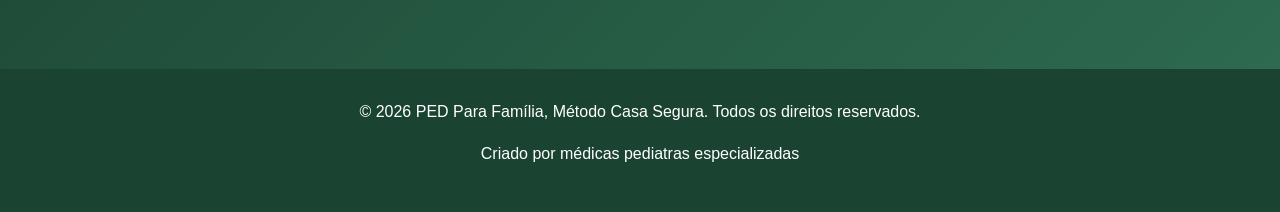
==== commit 4c605808: "." ====
--- a/index.html
+++ b/index.html
@@ -562,7 +562,7 @@
     </div>
   </footer>
 
-  <script src="js/script.js"></script>
+  <script src="script.js"></script>
 </body>
 
 </html>
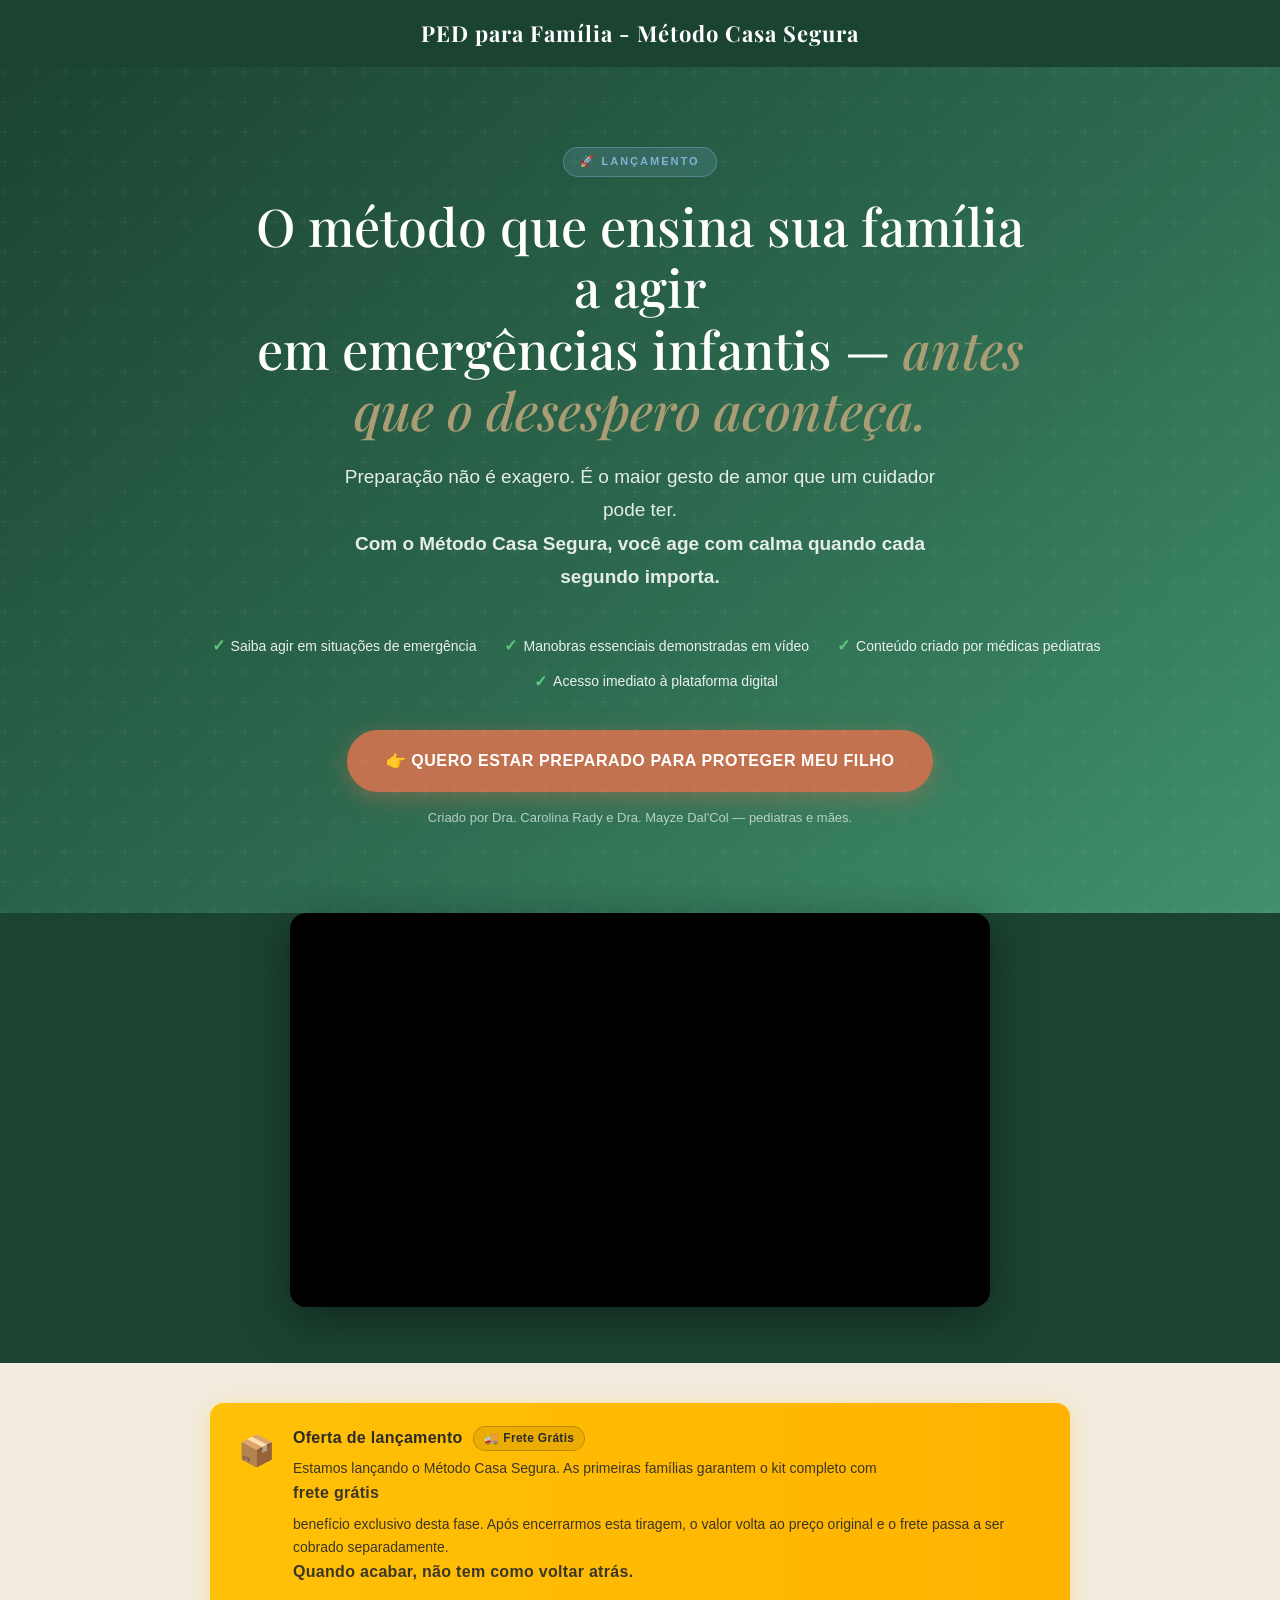
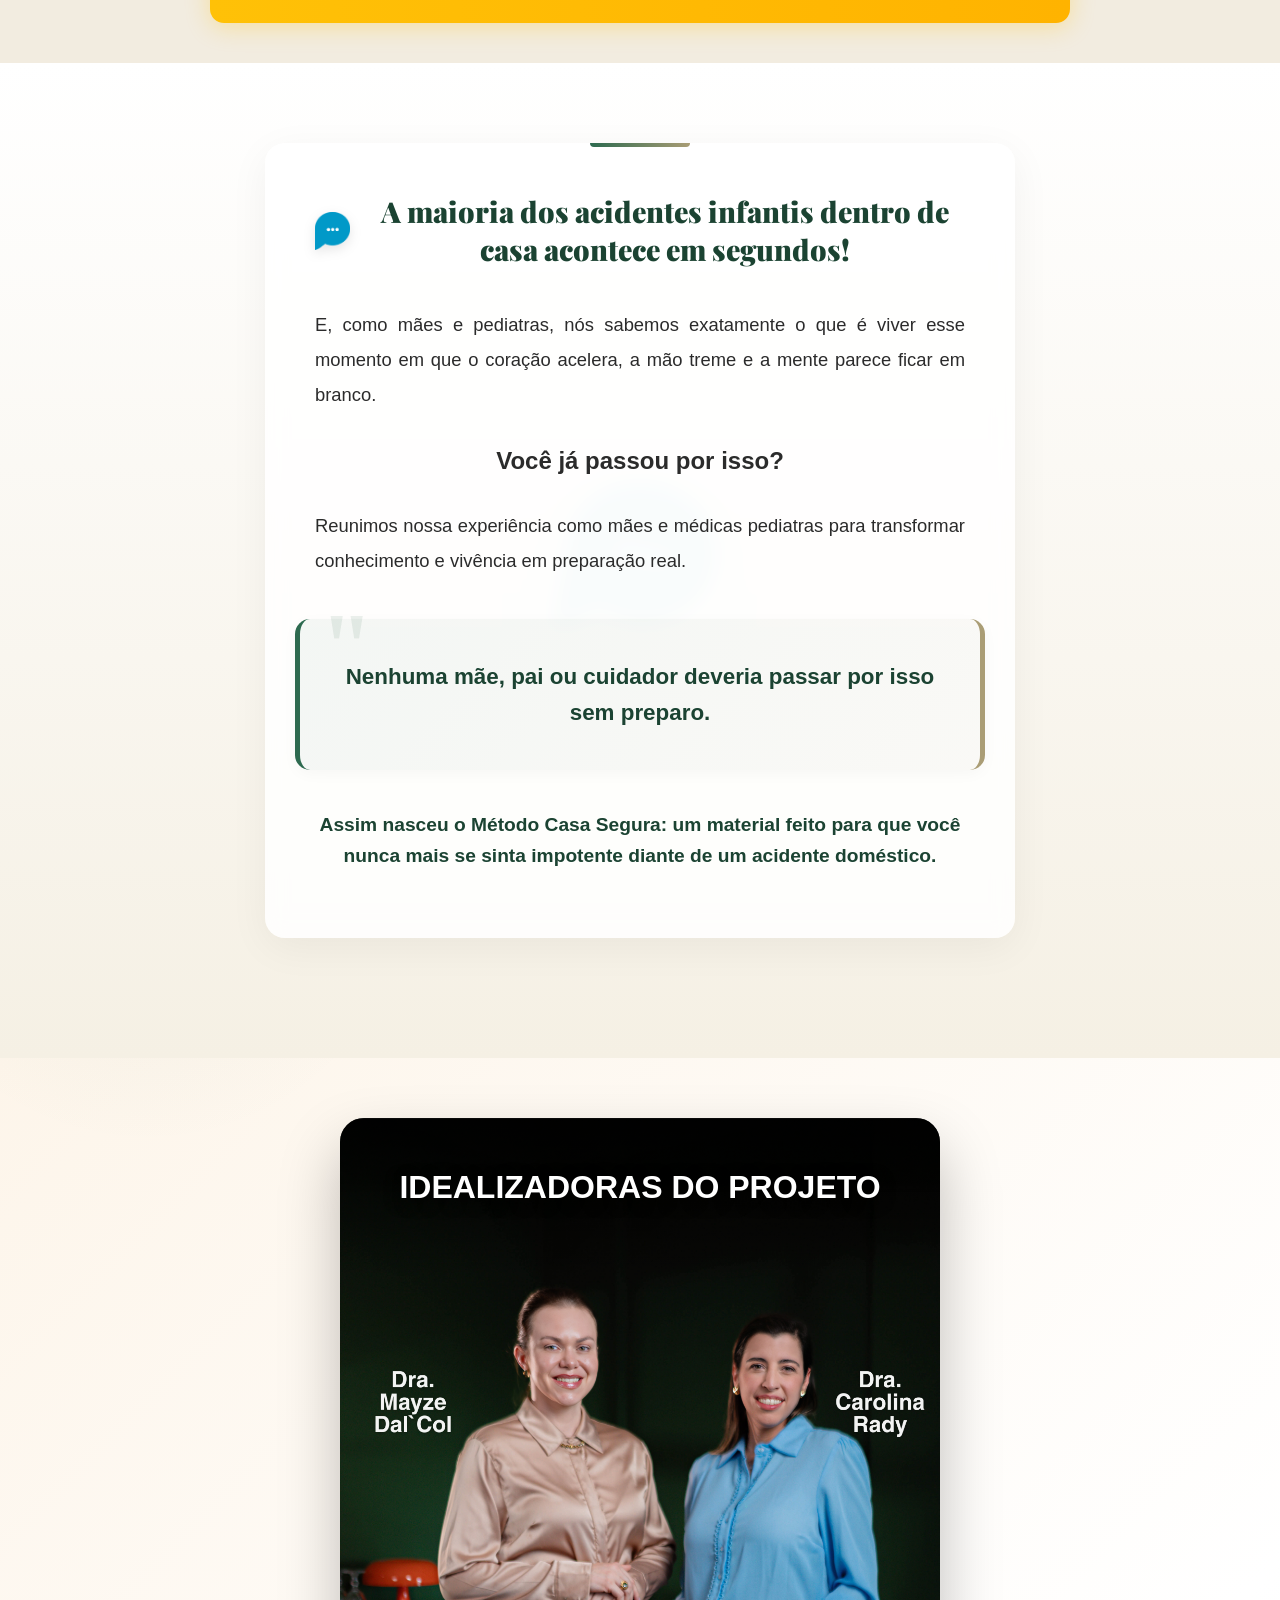
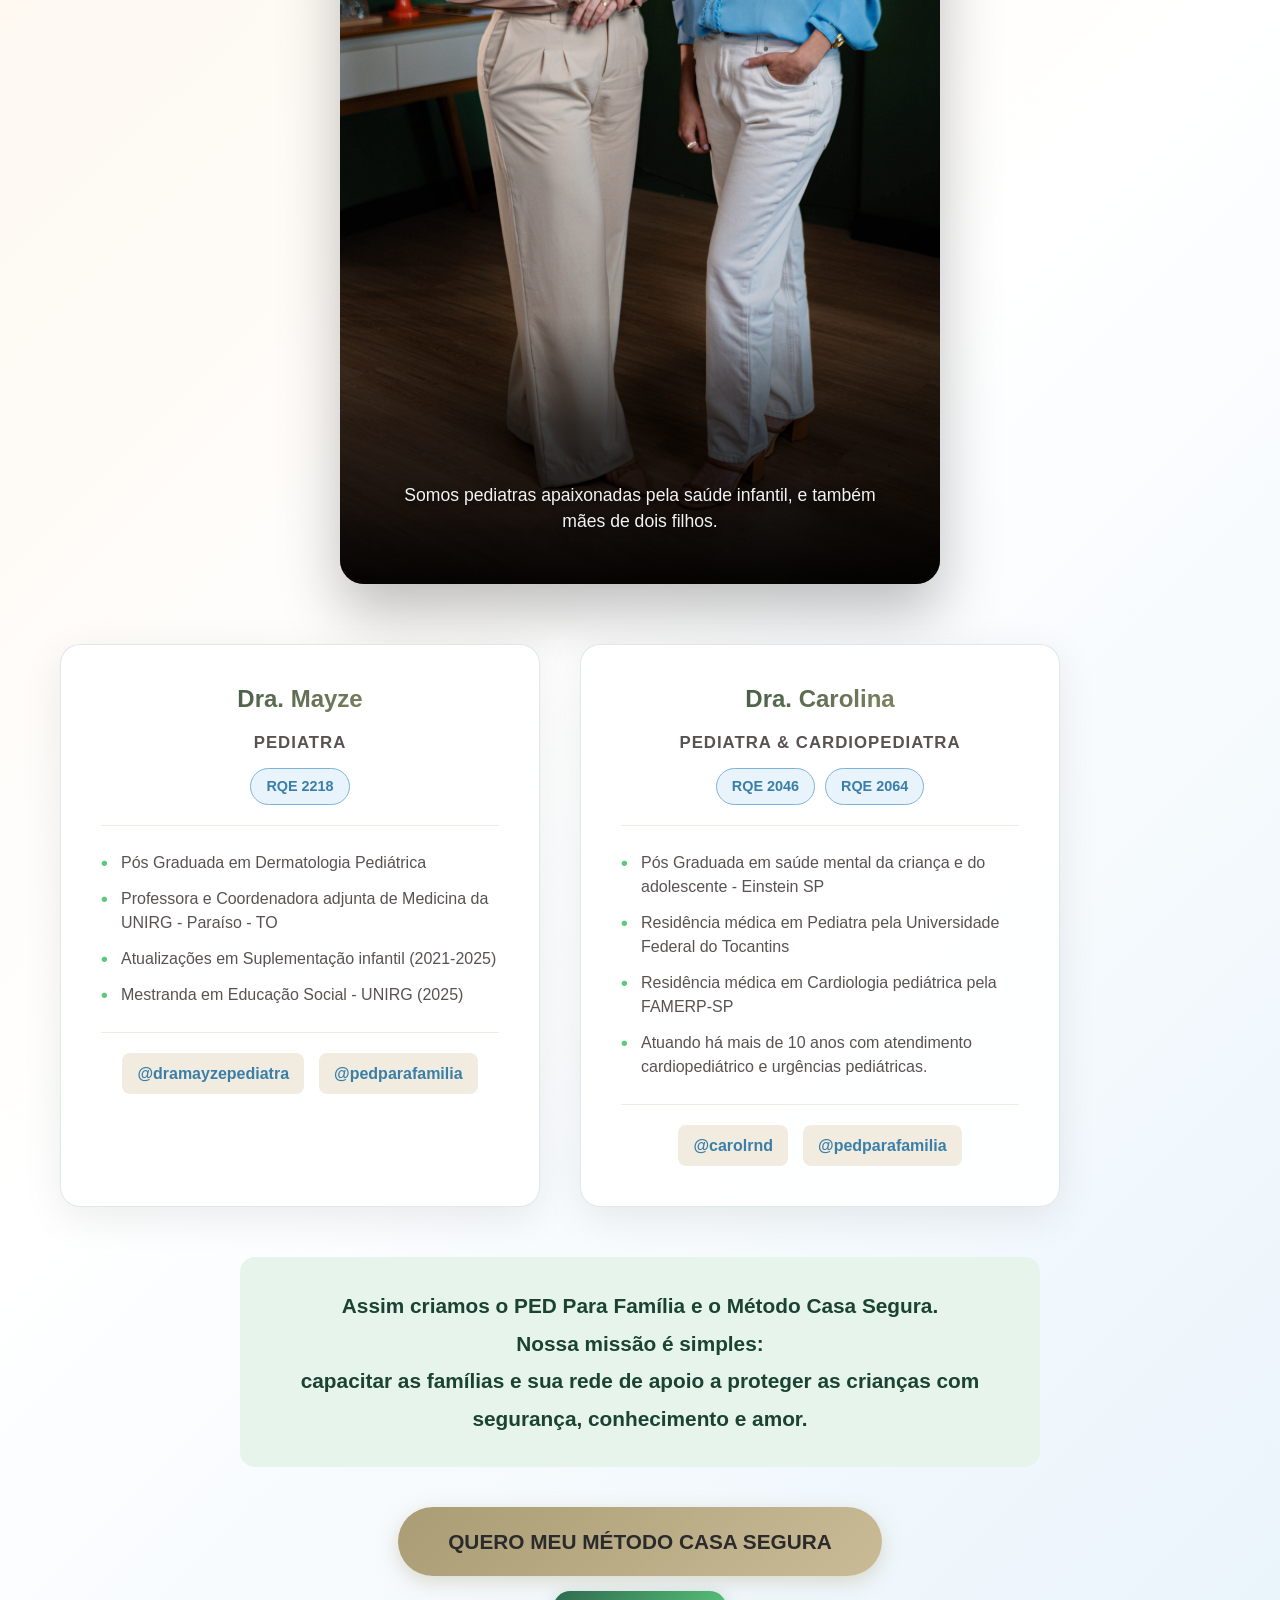
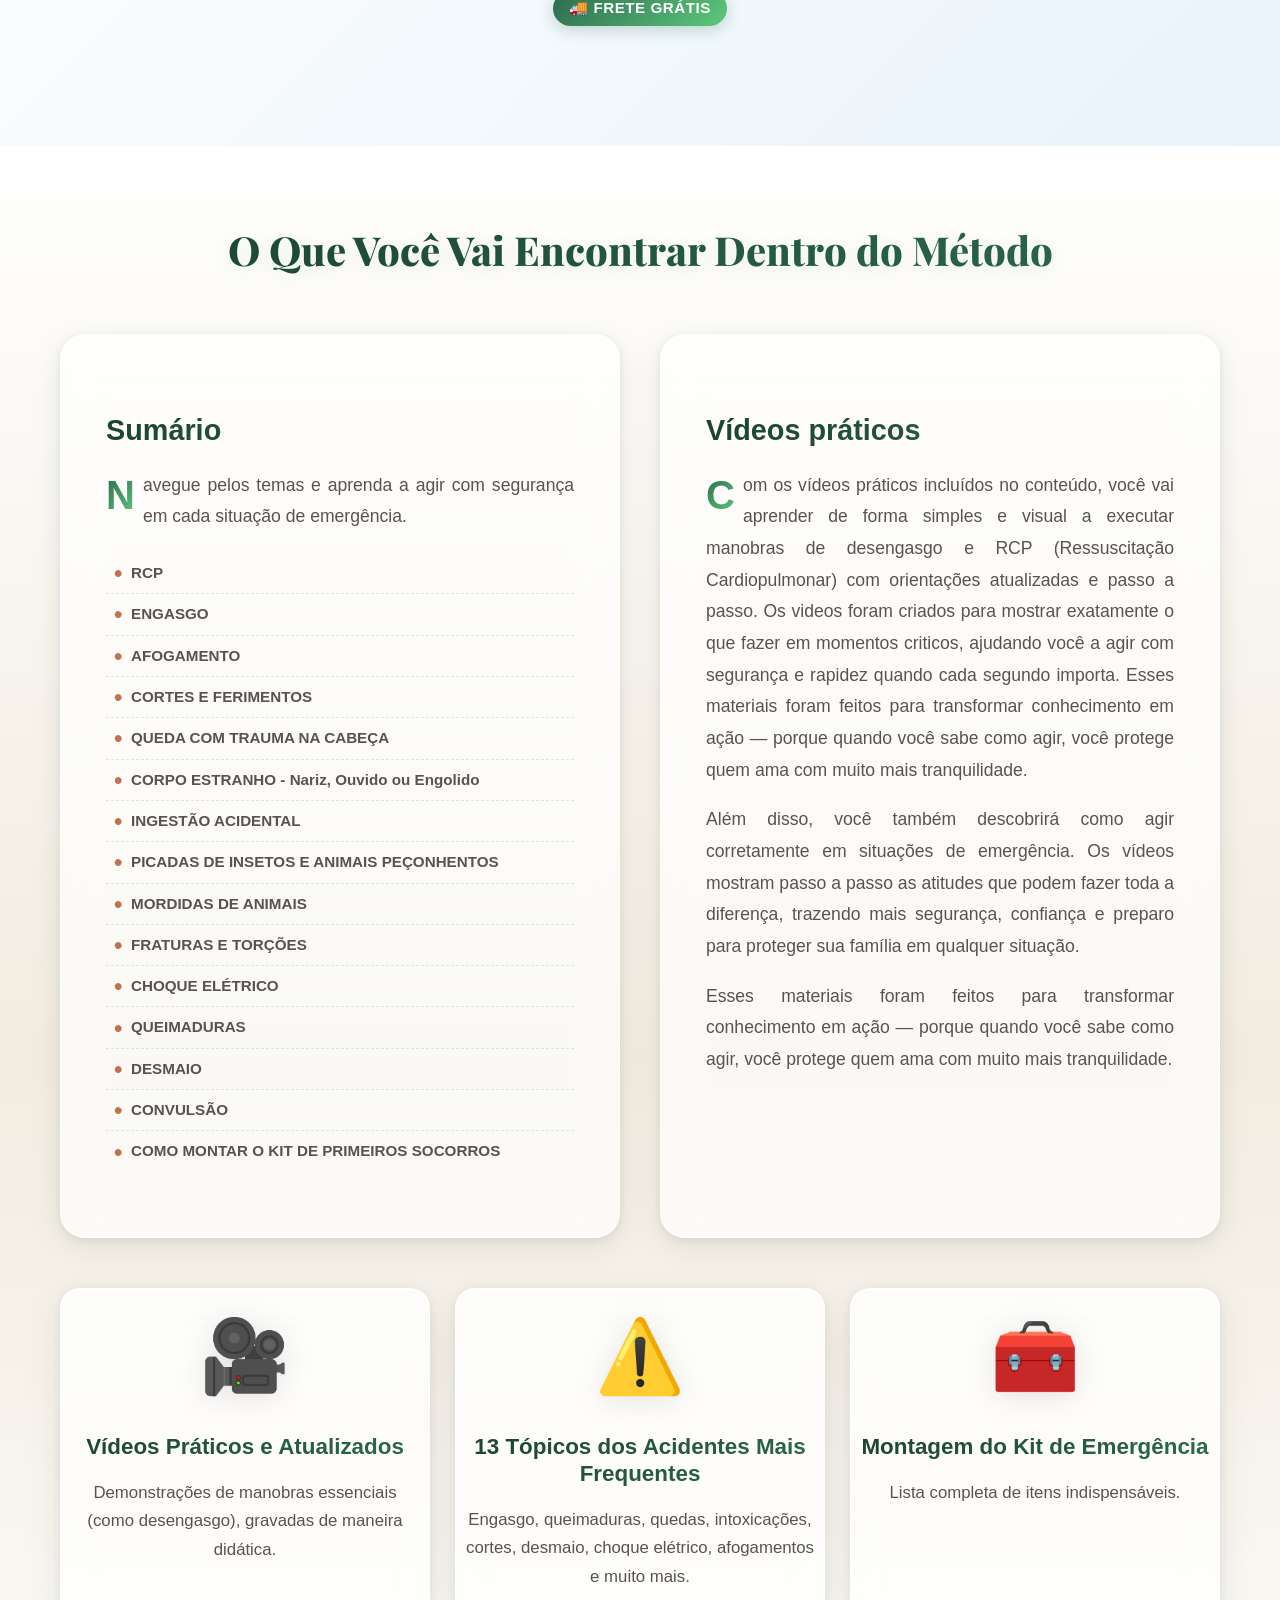
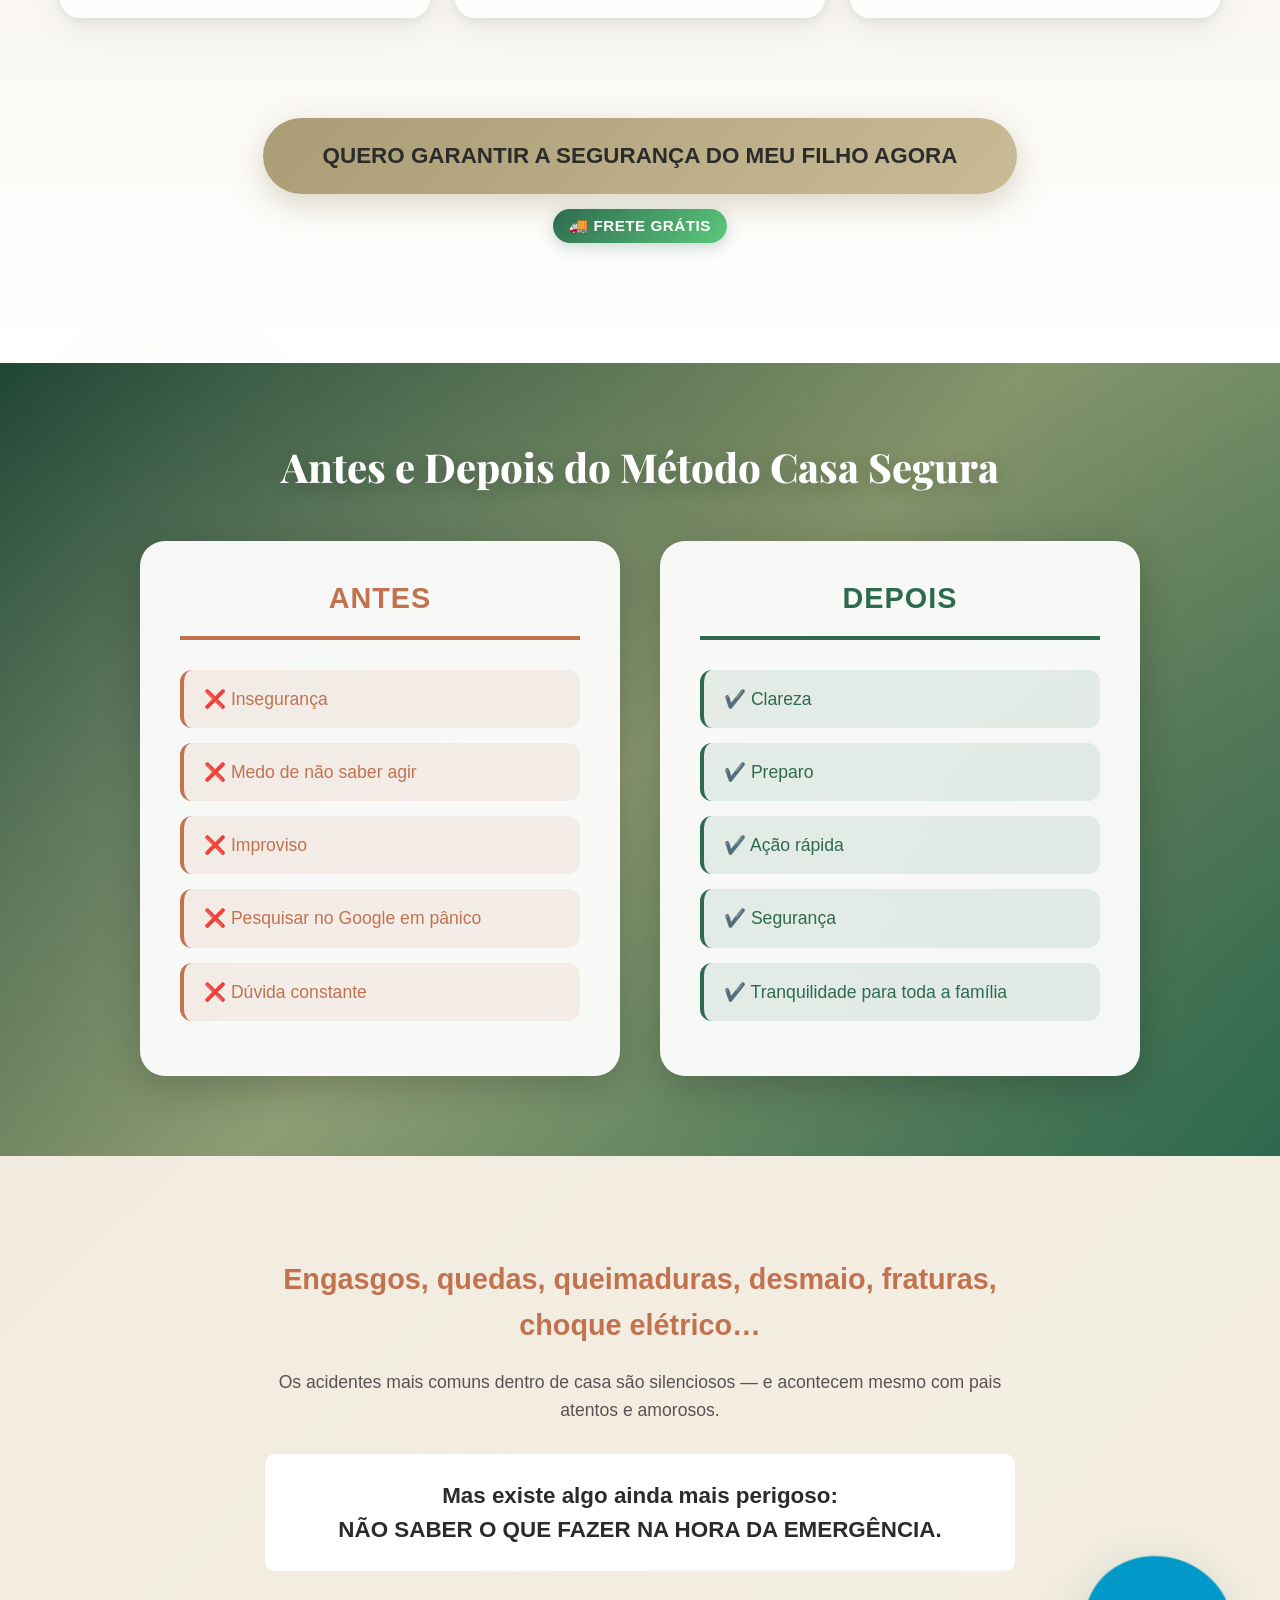
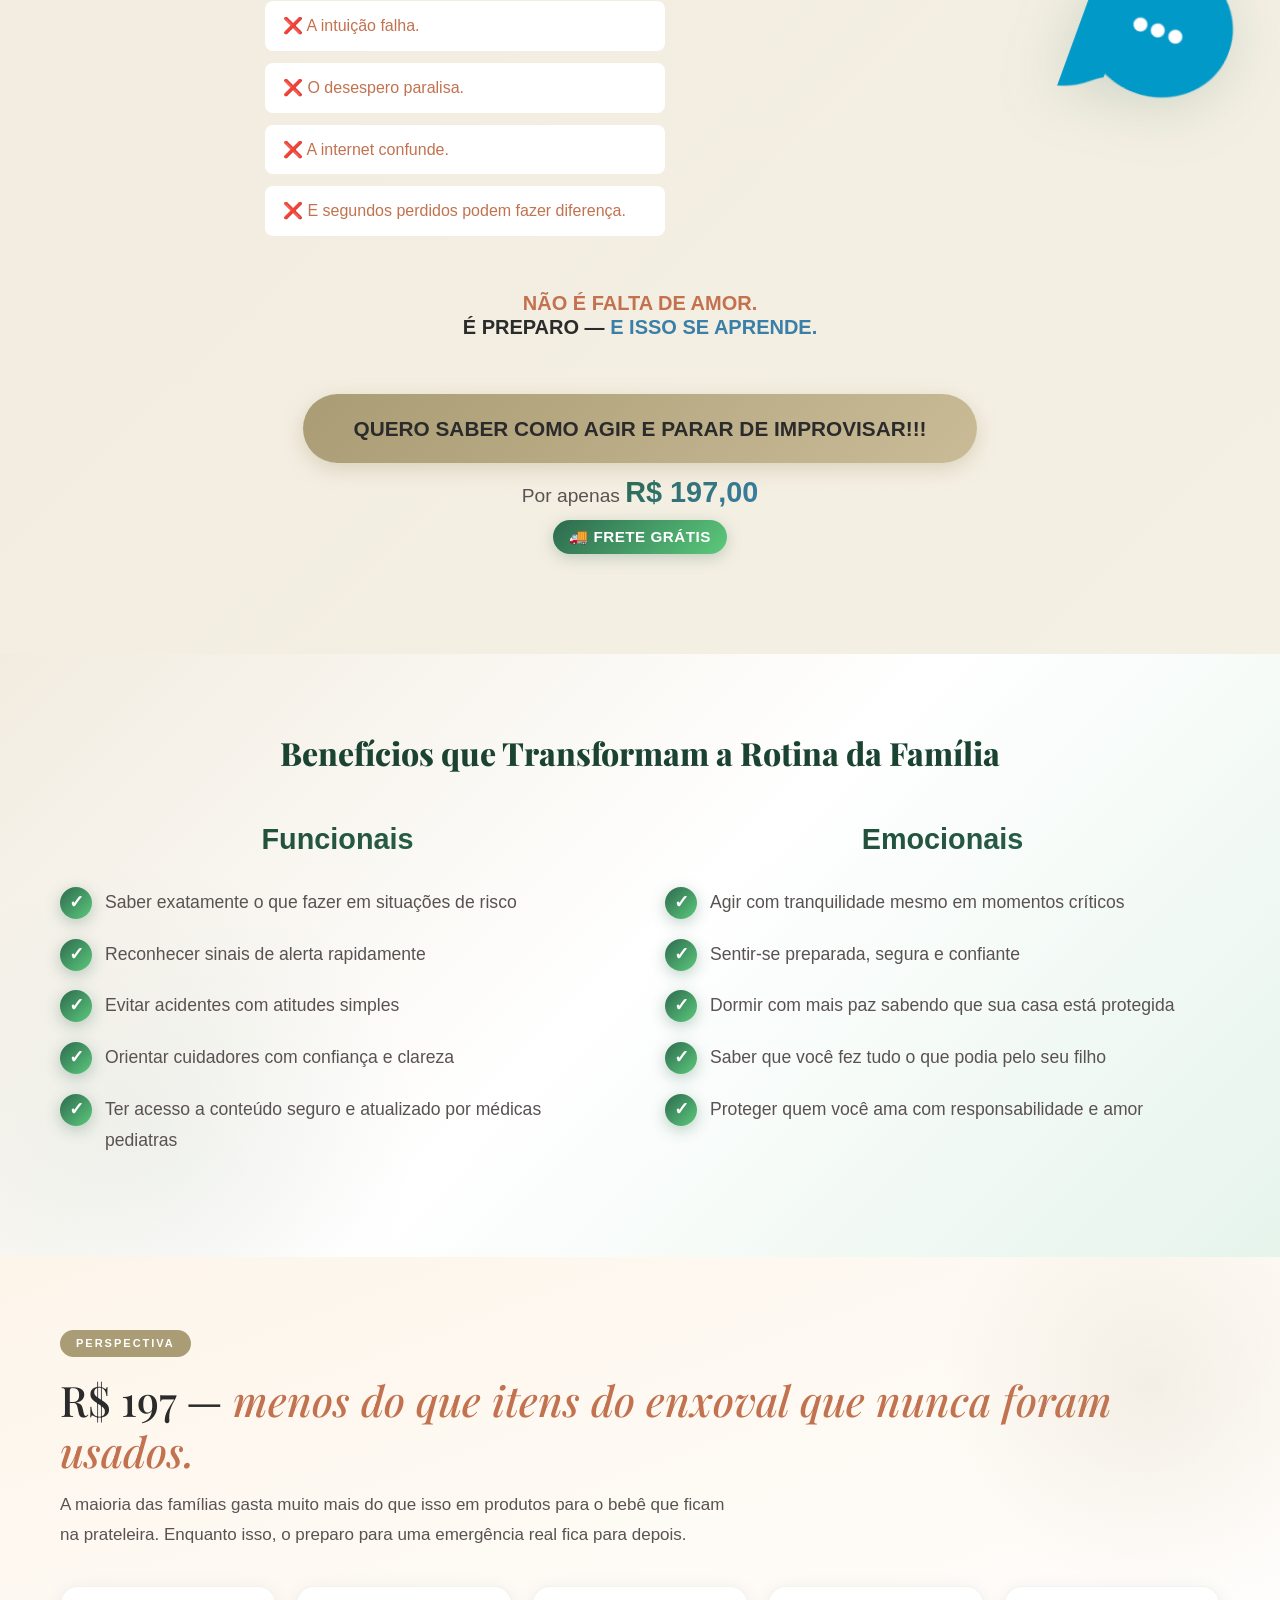
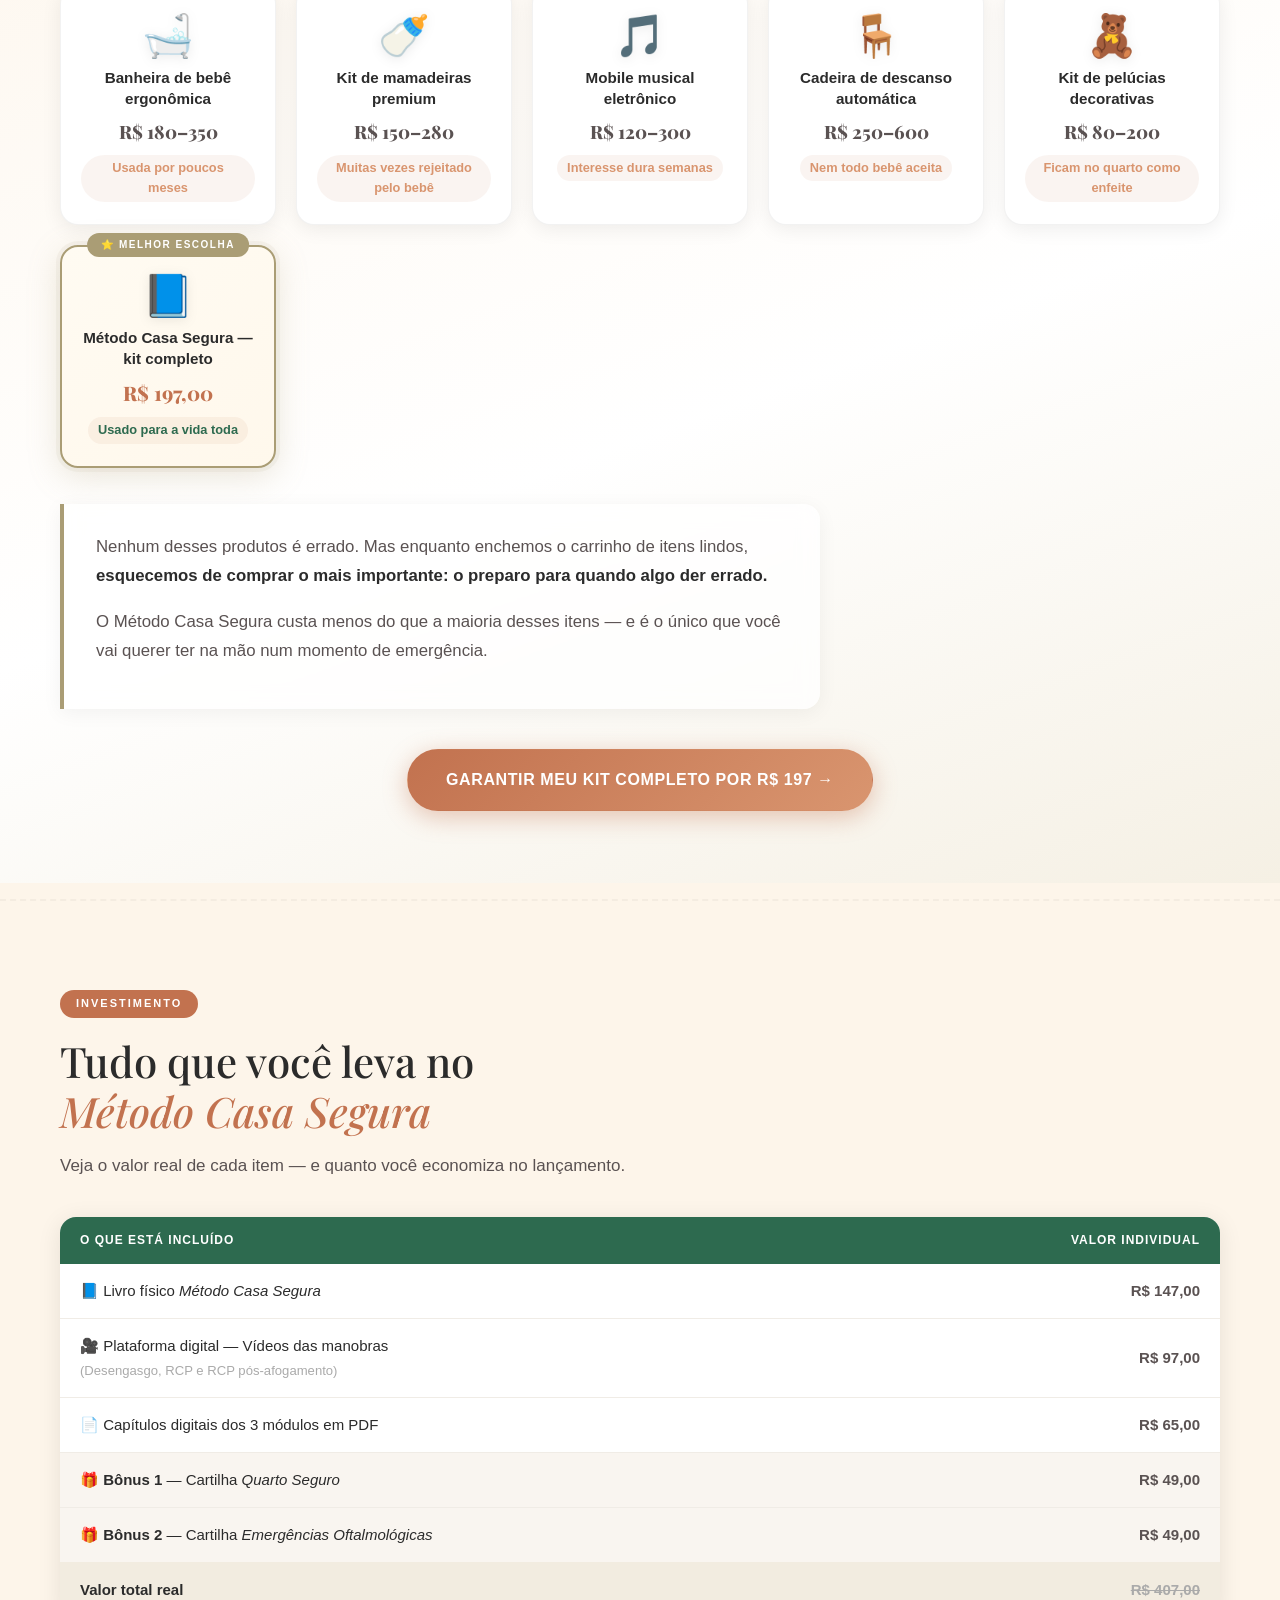
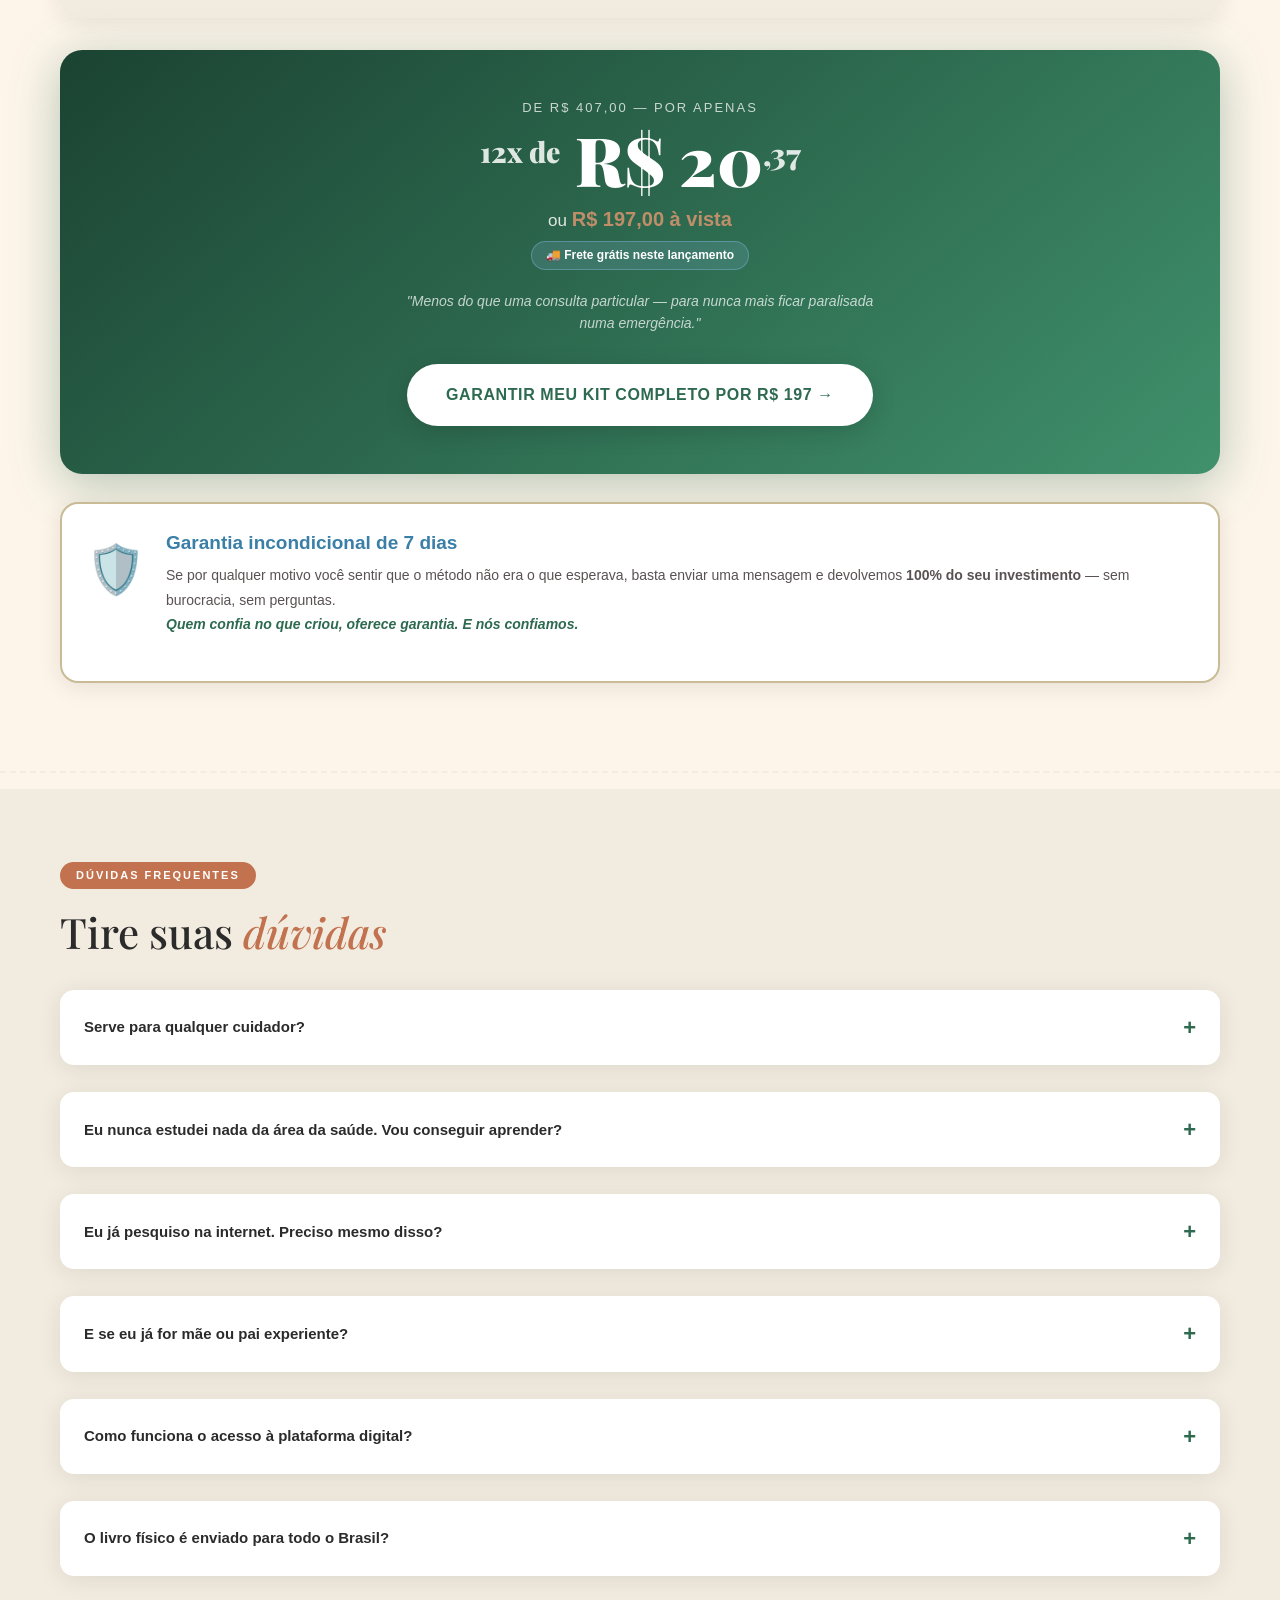
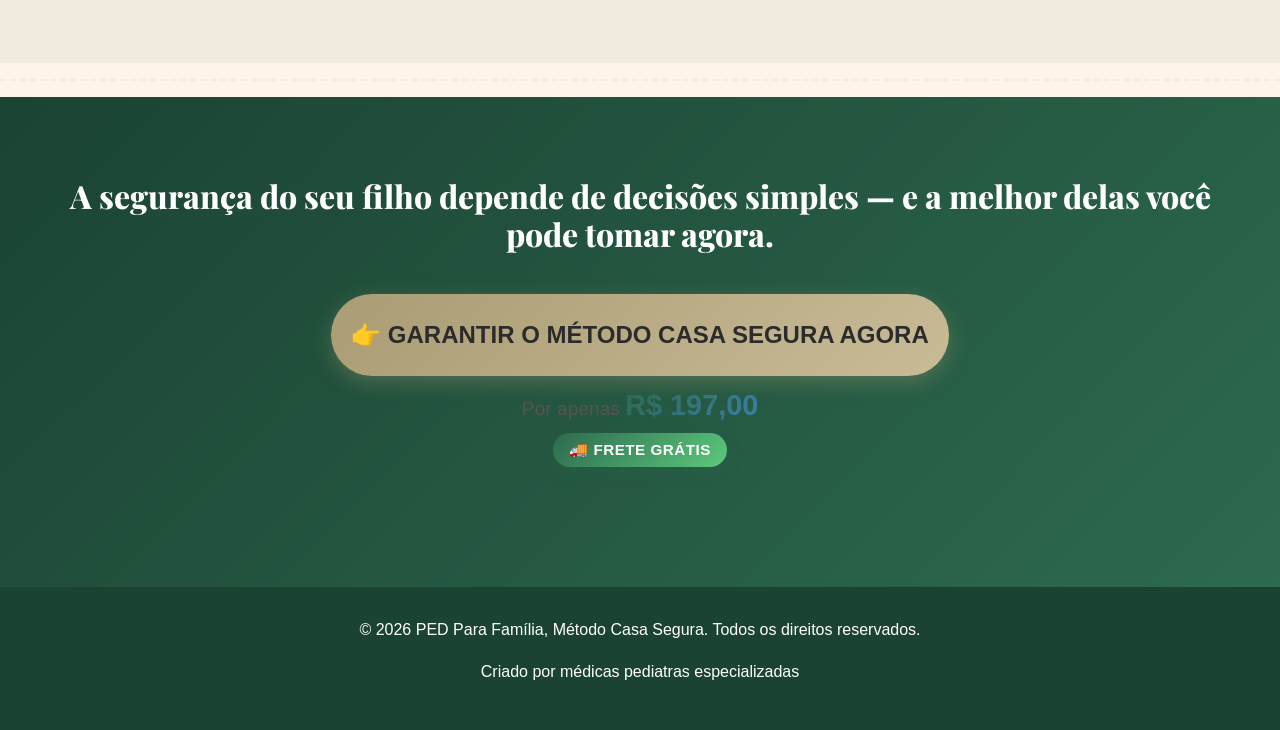
==== commit 0ea31321: "ajustes" ====
--- a/index.html
+++ b/index.html
@@ -25,7 +25,7 @@
     <div class="container">
       <div class="tag-label"
         style="background:rgba(127,179,213,0.18); color:#7fb3d5; border:1px solid rgba(127,179,213,0.4);">
-        🚀 Lançamento — Primeira Tiragem
+        🚀 Lançamento
       </div>
       <h1>
         O método que ensina sua família a agir<br>
@@ -37,14 +37,13 @@
         <strong>Com o Método Casa Segura, você age com calma quando cada segundo importa.</strong>
       </p>
       <ul class="checklist-topo">
-        <li>Aprenda a prevenir acidentes domésticos</li>
         <li>Saiba agir em situações de emergência</li>
         <li>Manobras essenciais demonstradas em vídeo</li>
         <li>Conteúdo criado por médicas pediatras</li>
-        <li>Acesso imediato à versão digital</li>
+        <li>Acesso imediato à plataforma digital</li>
       </ul>
       <a href="#oferta" class="btn btn-laranja">
-        👉 Quero estar preparada para proteger meu filho
+        👉 Quero estar preparado para proteger meu filho
       </a>
       <p style="margin-top:16px; font-size:13px; opacity:.65;">Criado por Dra. Carolina Rady e Dra. Mayze Dal'Col
         —
@@ -68,7 +67,7 @@
             Grátis</span></strong>
         <p>
           Estamos lançando o Método Casa Segura.
-          As primeiras famílias garantem o kit completo com <strong>frete grátis</strong> — benefício
+          As primeiras famílias garantem o kit completo com <strong>frete grátis</strong> benefício
           exclusivo desta fase.
           Após encerrarmos esta tiragem, o valor volta ao preço original e o frete passa a ser cobrado
           separadamente.
@@ -162,7 +161,7 @@
             </div>
           </div>
           <ul class="doctor-curriculum-list">
-            <li>Pós Graduanda em saúde mental da criança e do adolescente - Einstein SP</li>
+            <li>Pós Graduada em saúde mental da criança e do adolescente - Einstein SP</li>
             <li>Residência médica em Pediatra pela Universidade Federal do Tocantins </li>
             <li>Residência médica em Cardiologia pediátrica pela FAMERP-SP </li>
             <li>Atuando há mais de 10 anos com atendimento cardiopediátrico e urgências pediátricas.</li>
@@ -185,7 +184,6 @@
     <div class="cta-container">
       <a href="#oferta" class="cta-button">QUERO MEU MÉTODO CASA SEGURA</a>
       <div class="pricing-info">
-        <span class="price">Por apenas <strong>R$ 197,00</strong></span>
         <span class="shipping">🚚 Frete Grátis</span>
       </div>
     </div>
@@ -274,7 +272,6 @@
       <a href="#oferta" class="cta-button">QUERO GARANTIR A
         SEGURANÇA DO MEU FILHO AGORA</a>
       <div class="pricing-info">
-        <span class="price">Por apenas <strong>R$ 197,00</strong></span>
         <span class="shipping">🚚 Frete Grátis</span>
       </div>
     </div>
@@ -350,8 +347,7 @@
       </div>
     </div>
     <div class="cta-container">
-      <a href="#oferta" class="cta-button">QUERO GARANTIR A
-        SEGURANÇA DO MEU FILHO AGORA</a>
+      <a href="#oferta" class="cta-button">QUERO SABER COMO AGIR E PARAR DE IMPROVISAR!!!</a>
       <div class="pricing-info">
         <span class="price">Por apenas <strong>R$ 197,00</strong></span>
         <span class="shipping">🚚 Frete Grátis</span>
@@ -391,31 +387,71 @@
   </section>
 
 
-  <!-- Depoimentos -->
-  <section class="testimonials">
-    <div class="container">
-      <h2 class="section-title">Prova Social — Depoimentos Reais</h2>
-
-      <div class="testimonials-grid">
-        <div class="testimonial-card">
-          <p class="testimonial-text">"Achei que sabia o que fazer em um engasgo… até descobrir que eu faria
-            tudo errado. O Método Casa Segura mudou completamente minha confiança como mãe."</p>
-          <p class="testimonial-author">— Juliana, mãe do Arthur</p>
-        </div>
-        <div class="testimonial-card">
-          <p class="testimonial-text">"Finalmente um material claro, direto e que realmente ensina. Recomendei
-            para toda a família!"</p>
-          <p class="testimonial-author">— Paulo e Lúcia, avós</p>
-        </div>
-        <div class="testimonial-card">
-          <p class="testimonial-text">"Os vídeos são incríveis! Me senti preparada de verdade."</p>
-          <p class="testimonial-author">— Tatiane, mãe solo</p>
-        </div>
-      </div>
-
-
-    </div>
-  </section>
+  <!-- ══ 4b. ANCORAGEM DE VALOR — ENXOVAL ════════════════ -->
+  <section class="secao enxoval-wrap">
+    <div class="container">
+      <div class="tag-label" style="background:var(--dourado); color:#fff;">Perspectiva</div>
+      <h2 class="ts">R$ 197 — <em>menos do que itens do enxoval que nunca foram usados.</em></h2>
+      <p class="sub">A maioria das famílias gasta muito mais do que isso em produtos para o bebê que ficam na
+        prateleira. Enquanto isso, o preparo para uma emergência real fica para depois.</p>
+
+      <div class="enxoval-grid">
+        <div class="enxoval-card">
+          <div class="enxoval-emoji">🛁</div>
+          <div class="enxoval-item">Banheira de bebê ergonômica</div>
+          <div class="enxoval-valor">R$ 180–350</div>
+          <div class="enxoval-uso">Usada por poucos meses</div>
+        </div>
+        <div class="enxoval-card">
+          <div class="enxoval-emoji">🍼</div>
+          <div class="enxoval-item">Kit de mamadeiras premium</div>
+          <div class="enxoval-valor">R$ 150–280</div>
+          <div class="enxoval-uso">Muitas vezes rejeitado pelo bebê</div>
+        </div>
+        <div class="enxoval-card">
+          <div class="enxoval-emoji">🎵</div>
+          <div class="enxoval-item">Mobile musical eletrônico</div>
+          <div class="enxoval-valor">R$ 120–300</div>
+          <div class="enxoval-uso">Interesse dura semanas</div>
+        </div>
+        <div class="enxoval-card">
+          <div class="enxoval-emoji">🪑</div>
+          <div class="enxoval-item">Cadeira de descanso automática</div>
+          <div class="enxoval-valor">R$ 250–600</div>
+          <div class="enxoval-uso">Nem todo bebê aceita</div>
+        </div>
+        <div class="enxoval-card">
+          <div class="enxoval-emoji">🧸</div>
+          <div class="enxoval-item">Kit de pelúcias decorativas</div>
+          <div class="enxoval-valor">R$ 80–200</div>
+          <div class="enxoval-uso">Ficam no quarto como enfeite</div>
+        </div>
+        <div class="enxoval-card enxoval-destaque">
+          <div class="enxoval-emoji">📘</div>
+          <div class="enxoval-item">Método Casa Segura — kit completo</div>
+          <div class="enxoval-valor" style="color:var(--terracota); font-size:20px;">R$ 197,00</div>
+          <div class="enxoval-uso" style="color:var(--verde); font-weight:800;">Usado para a vida toda</div>
+        </div>
+      </div>
+
+      <div class="enxoval-reflexao">
+        <p>
+          Nenhum desses produtos é errado. Mas enquanto enchemos o carrinho de itens lindos,
+          <strong>esquecemos de comprar o mais importante: o preparo para quando algo der errado.</strong>
+        </p>
+        <p style="margin-top:12px;">
+          O Método Casa Segura custa menos do que a maioria desses itens —
+          e é o único que você vai querer ter na mão num momento de emergência.
+        </p>
+      </div>
+
+      <div class="btn-wrap">
+        <a href="https://pay.hotmart.com/F105847937L" class="btn btn-terracota">Garantir meu kit completo por R$ 197
+          →</a>
+      </div>
+    </div>
+  </section>
+  <hr class="div" />
 
 
 
@@ -436,24 +472,24 @@
         <tbody>
           <tr>
             <td>📘 Livro físico <em>Método Casa Segura</em></td>
-            <td>R$ 89,00</td>
+            <td>R$ 147,00</td>
           </tr>
           <tr>
             <td>🎥 Plataforma digital — Vídeos das manobras<br><small style="color:#aaa;">(Desengasgo, RCP e
                 RCP pós-afogamento)</small></td>
-            <td>R$ 197,00</td>
+            <td>R$ 97,00</td>
           </tr>
           <tr>
             <td>📄 Capítulos digitais dos 3 módulos em PDF</td>
-            <td>R$ 47,00</td>
+            <td>R$ 65,00</td>
           </tr>
           <tr class="bonus-row">
             <td>🎁 <strong>Bônus 1</strong> — Cartilha <em>Quarto Seguro</em></td>
-            <td>R$ 37,00</td>
+            <td>R$ 49,00</td>
           </tr>
           <tr class="bonus-row">
             <td>🎁 <strong>Bônus 2</strong> — Cartilha <em>Emergências Oftalmológicas</em></td>
-            <td>R$ 37,00</td>
+            <td>R$ 49,00</td>
           </tr>
         </tbody>
         <tfoot>
--- a/css/style.css
+++ b/css/style.css
@@ -4244,4 +4244,169 @@
   font-size: 1.5rem;
   top: 50%;
   transform: translateY(-50%);
+}
+
+/* ========================================
+   SEÇÃO ENXOVAL — ANCORAGEM DE VALOR
+   ======================================== */
+.enxoval-wrap {
+  background: linear-gradient(160deg, var(--creme) 0%, #fff 60%, var(--dourado-bg) 100%);
+  position: relative;
+  overflow: hidden;
+}
+
+.enxoval-wrap::before {
+  content: '';
+  position: absolute;
+  top: -80px;
+  right: -80px;
+  width: 420px;
+  height: 420px;
+  background: radial-gradient(circle, rgba(170, 157, 117, 0.12) 0%, transparent 70%);
+  border-radius: 50%;
+  pointer-events: none;
+}
+
+/* Grid de cards */
+.enxoval-grid {
+  display: grid;
+  grid-template-columns: repeat(auto-fit, minmax(200px, 1fr));
+  gap: 20px;
+  margin: 36px 0;
+}
+
+/* Card padrão */
+.enxoval-card {
+  background: var(--branco);
+  border-radius: 18px;
+  padding: 28px 20px 22px;
+  text-align: center;
+  box-shadow: 0 4px 20px rgba(0, 0, 0, 0.07);
+  border: 1.5px solid rgba(0, 0, 0, 0.05);
+  transition: transform 0.25s ease, box-shadow 0.25s ease;
+  display: flex;
+  flex-direction: column;
+  align-items: center;
+  gap: 8px;
+}
+
+.enxoval-card:hover {
+  transform: translateY(-6px);
+  box-shadow: 0 12px 36px rgba(0, 0, 0, 0.11);
+}
+
+/* Card destaque (Método Casa Segura) */
+.enxoval-card.enxoval-destaque {
+  background: linear-gradient(145deg, #fffbf2, #fff8ec);
+  border: 2px solid var(--dourado);
+  box-shadow:
+    0 8px 32px rgba(170, 157, 117, 0.25),
+    0 0 0 4px rgba(170, 157, 117, 0.08);
+  position: relative;
+}
+
+.enxoval-card.enxoval-destaque::after {
+  content: '⭐ MELHOR ESCOLHA';
+  position: absolute;
+  top: -14px;
+  left: 50%;
+  transform: translateX(-50%);
+  background: var(--dourado);
+  color: #fff;
+  font-size: 10px;
+  font-weight: 800;
+  letter-spacing: 1.5px;
+  padding: 4px 14px;
+  border-radius: 40px;
+  white-space: nowrap;
+}
+
+/* Elementos internos dos cards */
+.enxoval-emoji {
+  font-size: 2.6rem;
+  line-height: 1;
+  margin-bottom: 4px;
+  filter: drop-shadow(0 2px 6px rgba(0,0,0,0.08));
+}
+
+.enxoval-item {
+  font-weight: 700;
+  font-size: 0.95rem;
+  color: var(--texto);
+  line-height: 1.35;
+}
+
+.enxoval-valor {
+  font-family: 'Playfair Display', serif;
+  font-size: 1.15rem;
+  font-weight: 800;
+  color: var(--texto-leve);
+}
+
+.enxoval-uso {
+  font-size: 0.8rem;
+  font-weight: 600;
+  color: var(--terracota-soft);
+  background: rgba(194, 114, 79, 0.08);
+  padding: 3px 10px;
+  border-radius: 30px;
+}
+
+/* Bloco de reflexão */
+.enxoval-reflexao {
+  background: rgba(255, 255, 255, 0.75);
+  backdrop-filter: blur(10px);
+  border-left: 4px solid var(--dourado);
+  border-radius: 0 16px 16px 0;
+  padding: 28px 32px;
+  max-width: 760px;
+  margin: 8px 0 40px;
+  font-size: 1.05rem;
+  color: var(--texto-leve);
+  line-height: 1.75;
+  box-shadow: 0 4px 20px rgba(0,0,0,0.05);
+}
+
+.enxoval-reflexao strong {
+  color: var(--texto);
+}
+
+/* Wrapper de botão centralizado */
+.btn-wrap {
+  display: flex;
+  justify-content: center;
+  margin-top: 8px;
+}
+
+/* Botão terracota */
+.btn-terracota {
+  background: linear-gradient(135deg, var(--terracota) 0%, var(--terracota-soft) 100%);
+  color: var(--branco);
+  box-shadow: 0 6px 24px rgba(194, 114, 79, 0.4);
+}
+
+.btn-terracota:hover {
+  box-shadow: 0 10px 36px rgba(194, 114, 79, 0.55);
+  color: var(--branco);
+}
+
+/* ─── Responsividade Enxoval ─────────────────── */
+@media (max-width: 768px) {
+  .enxoval-grid {
+    grid-template-columns: repeat(2, 1fr);
+  }
+
+  .enxoval-reflexao {
+    padding: 22px 20px;
+  }
+}
+
+@media (max-width: 480px) {
+  .enxoval-grid {
+    grid-template-columns: 1fr;
+  }
+
+  .enxoval-card.enxoval-destaque {
+    order: -1;
+  }
 }
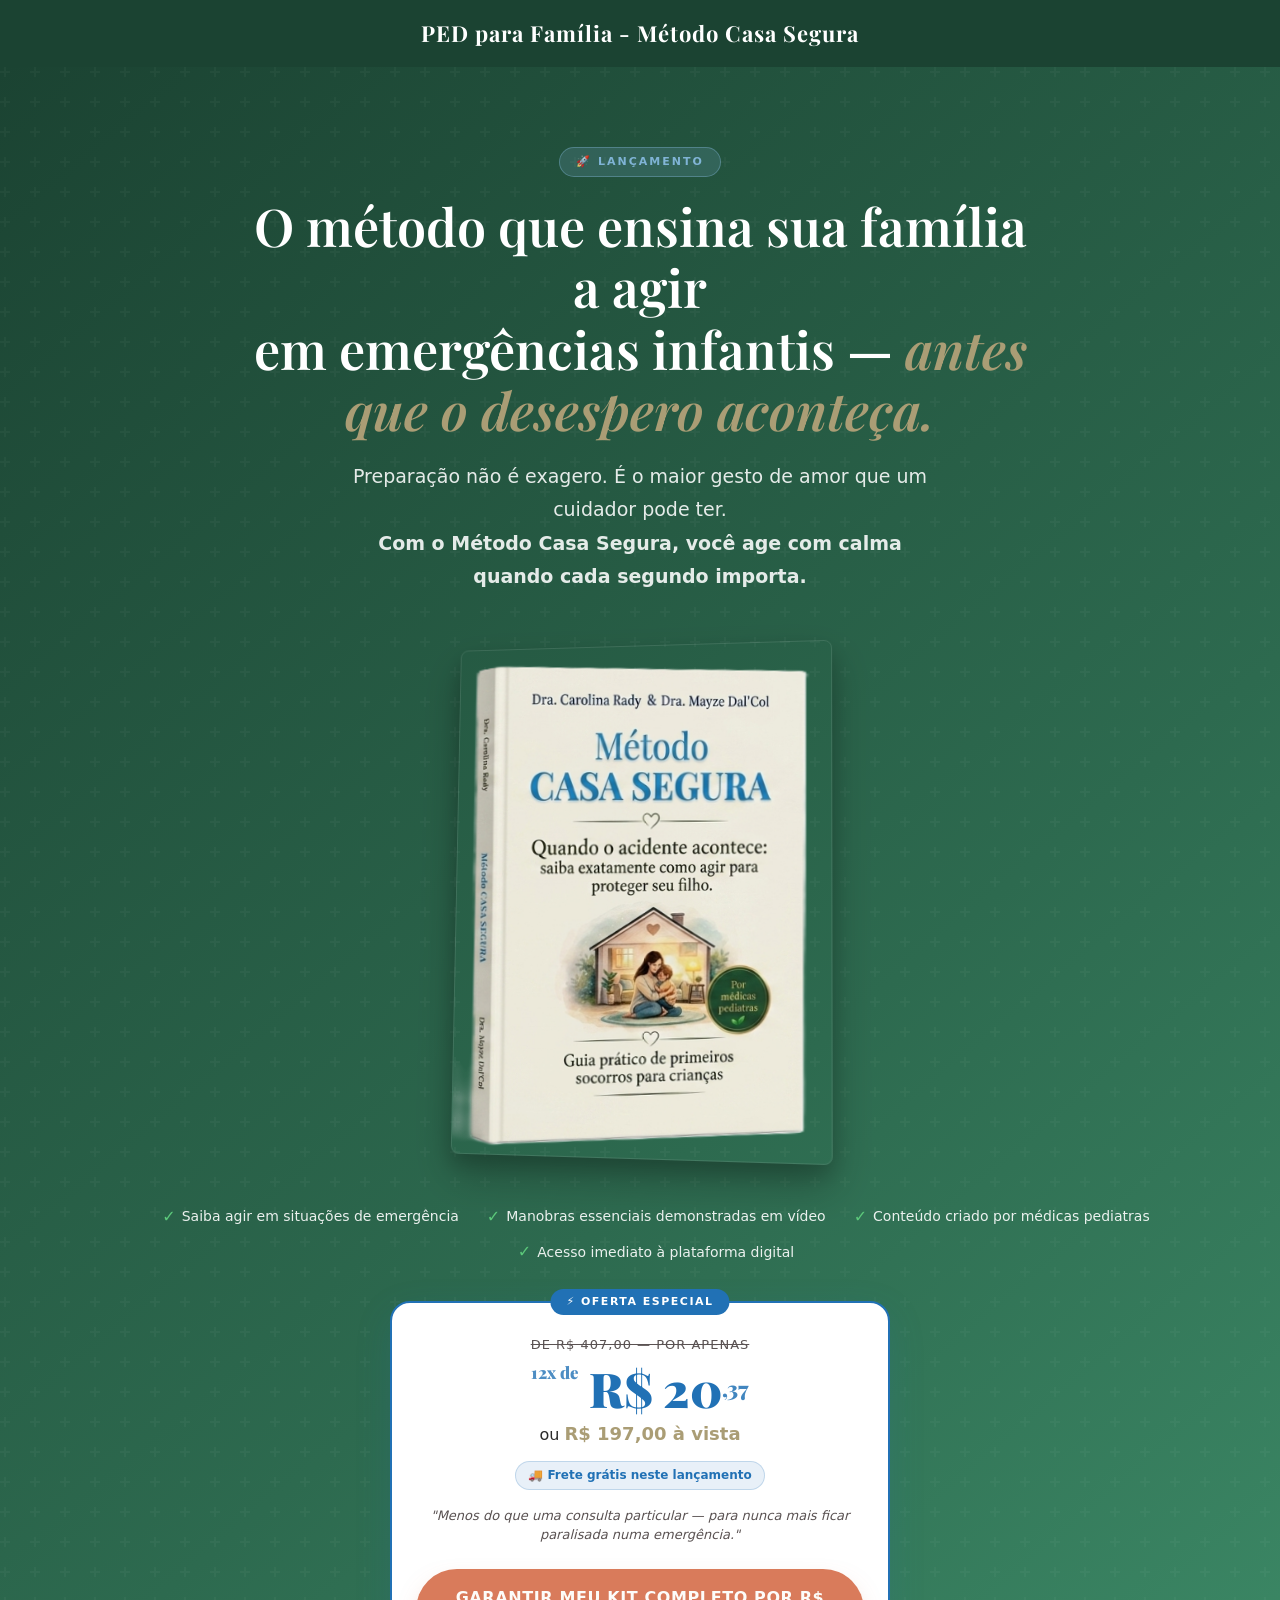
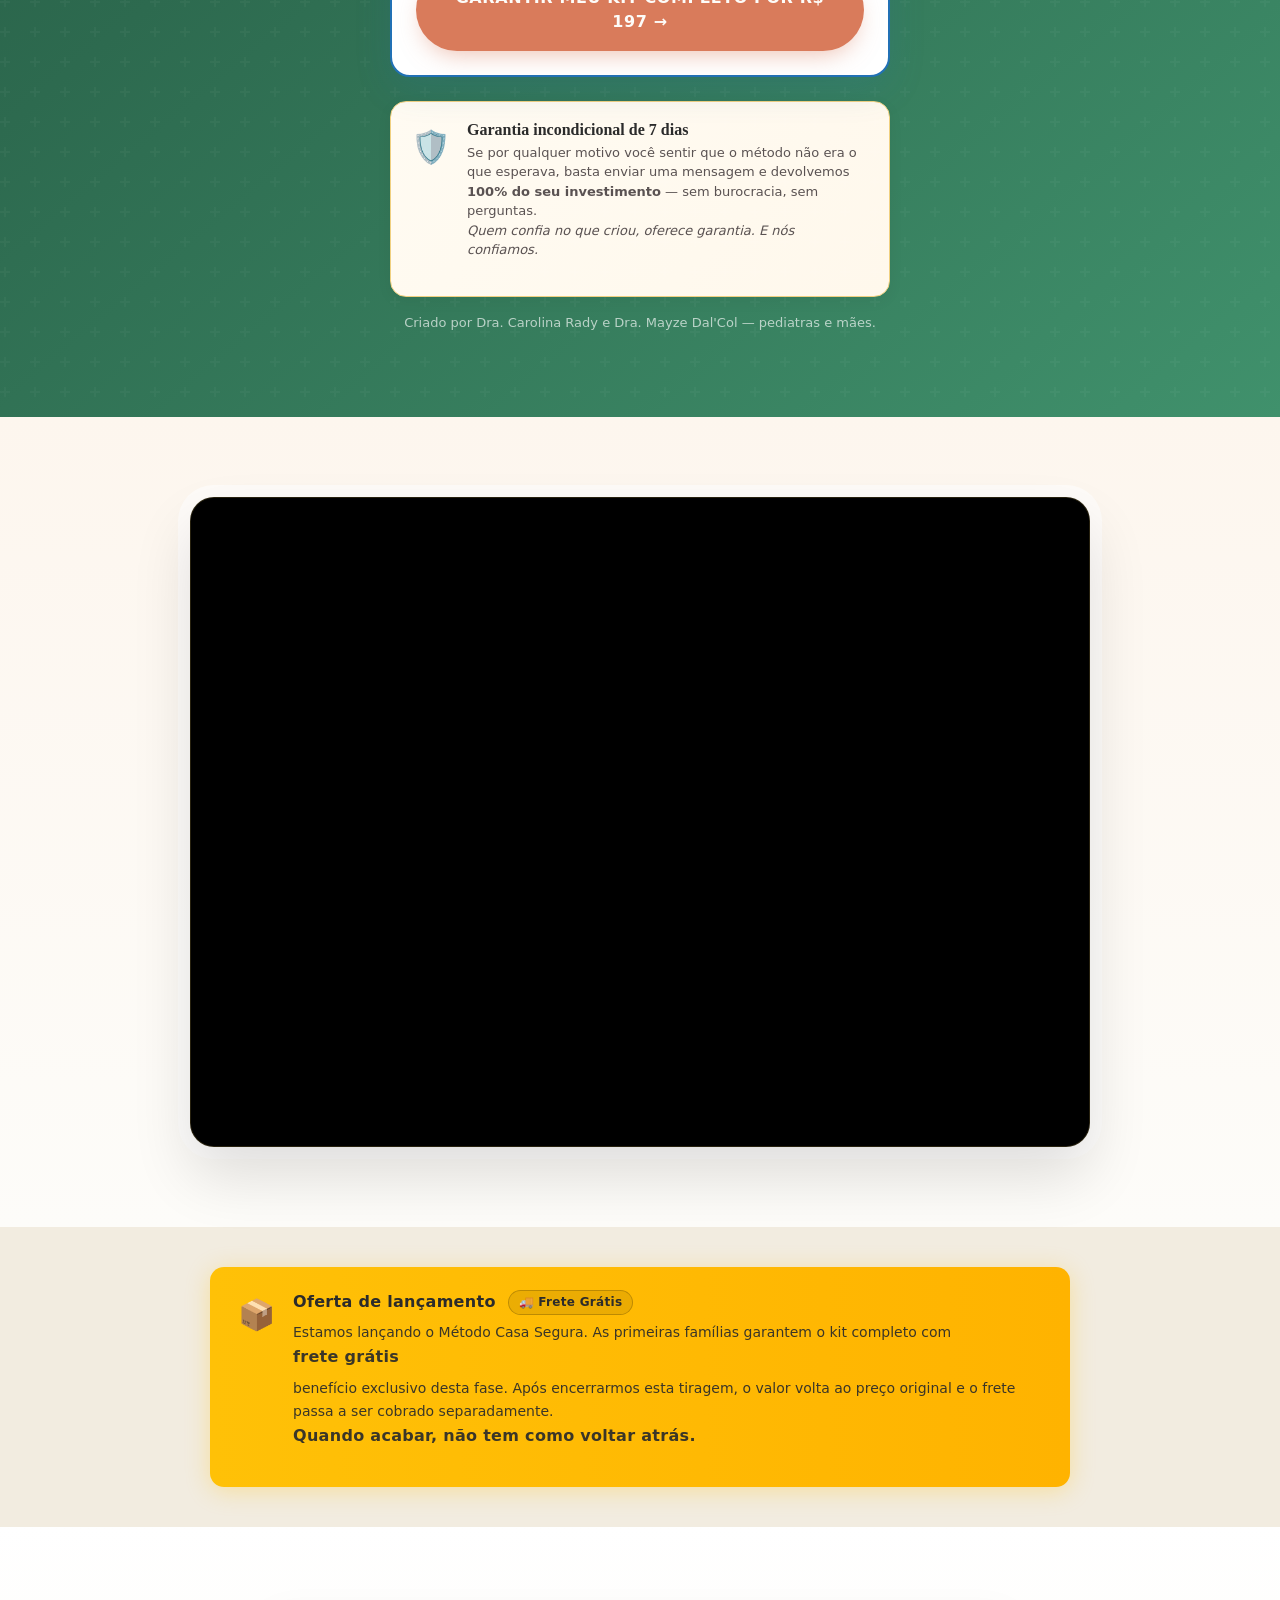
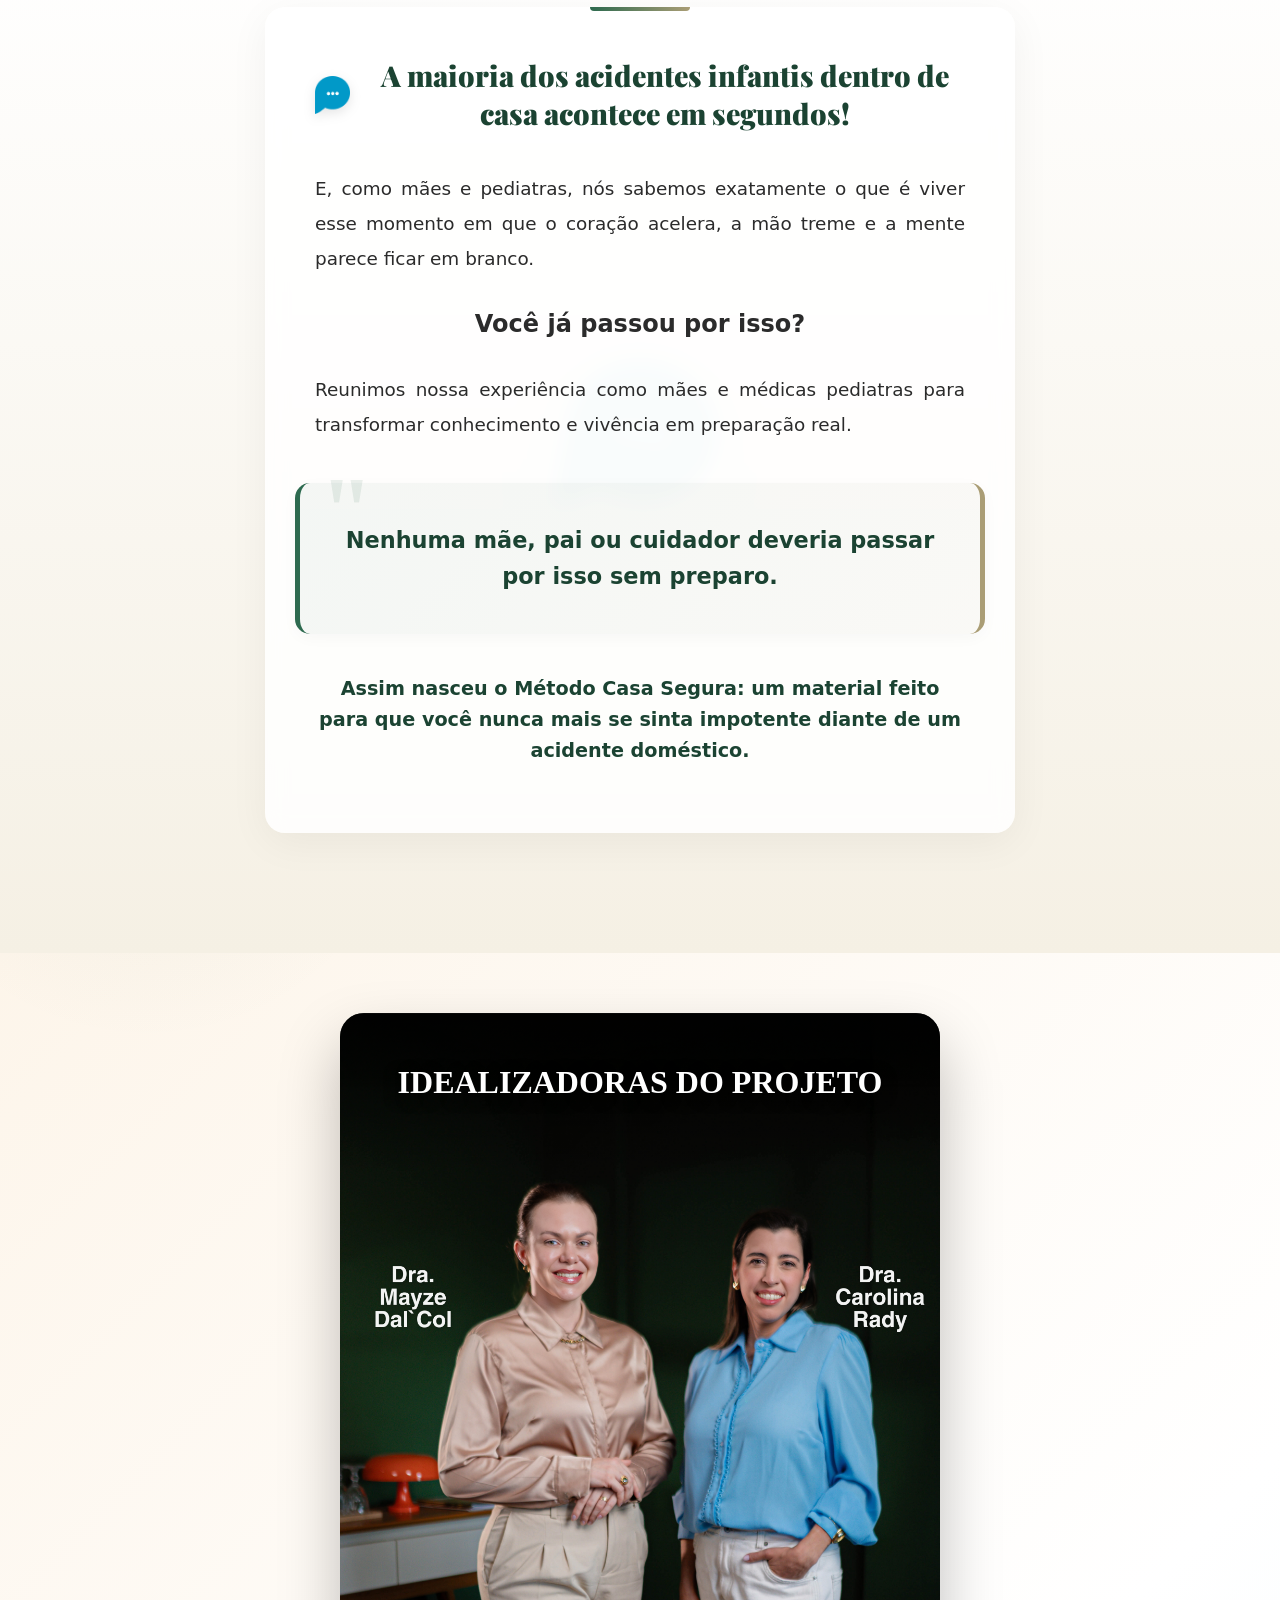
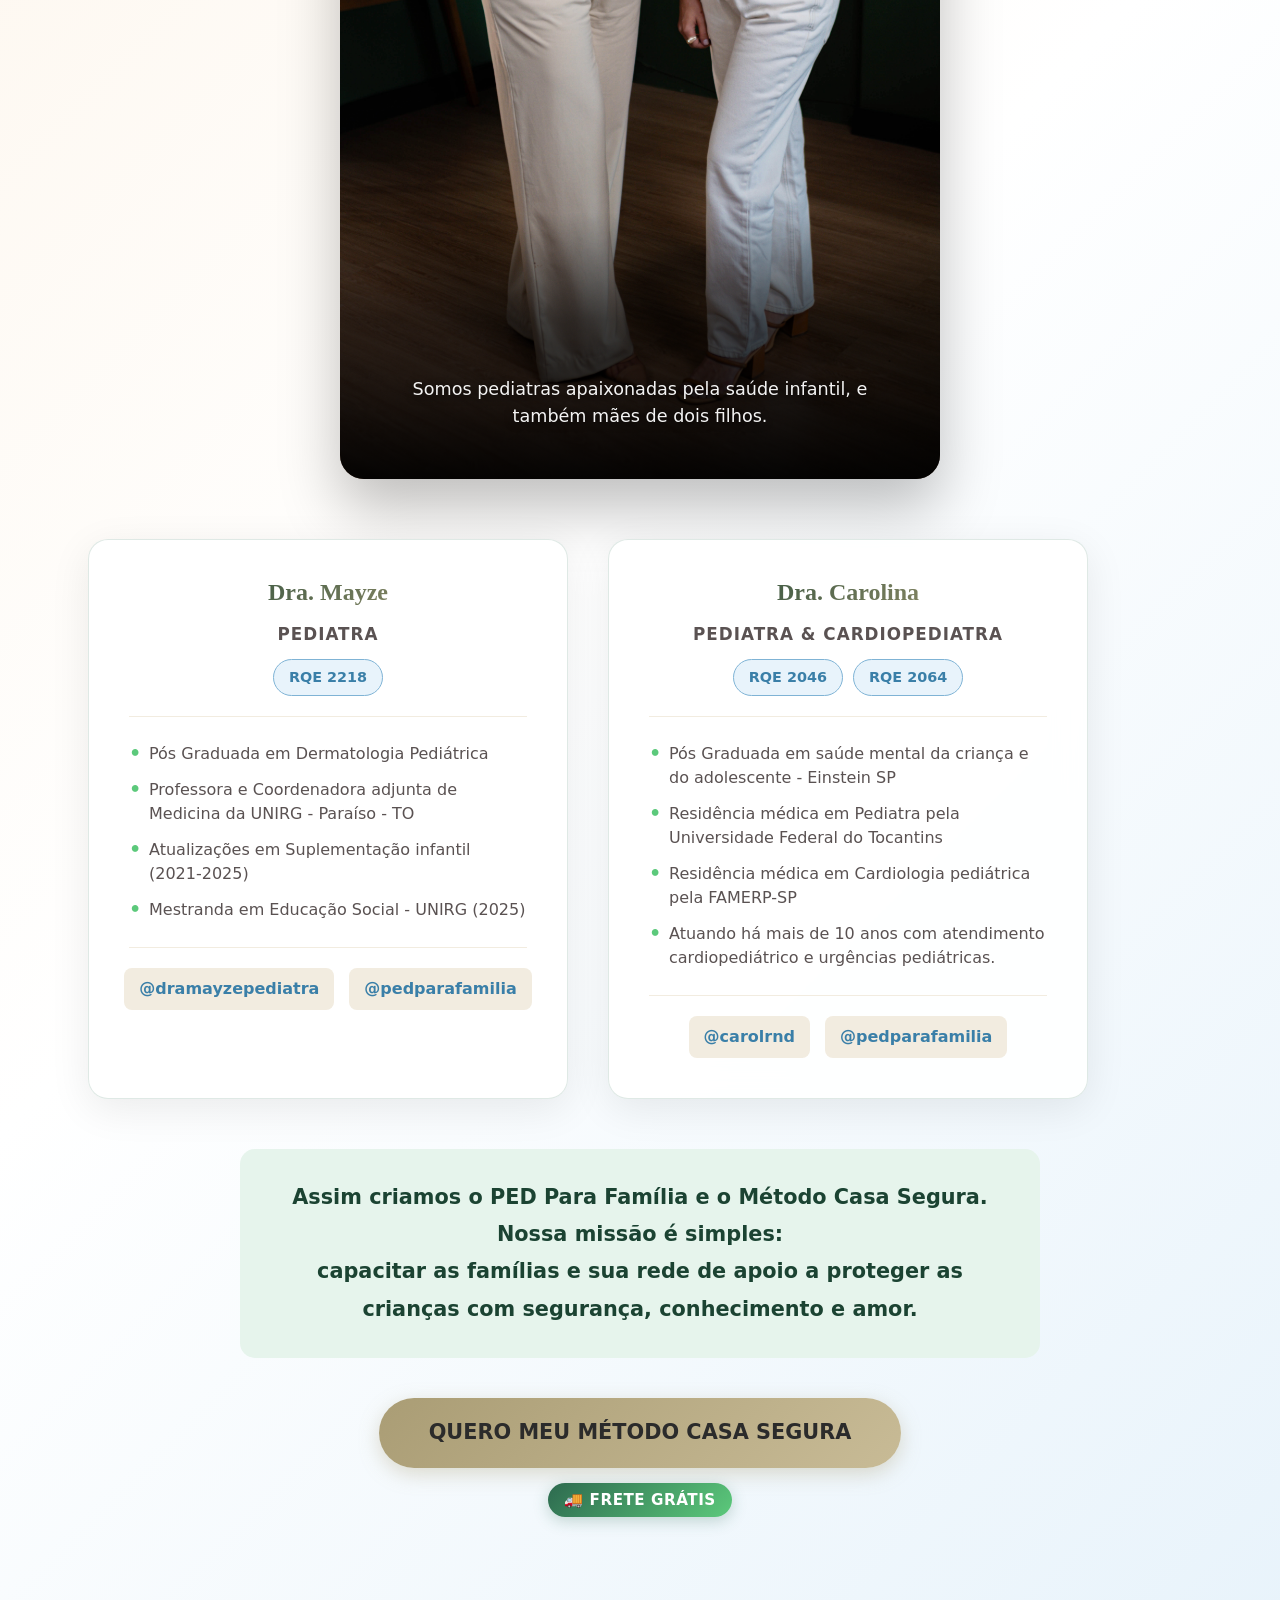
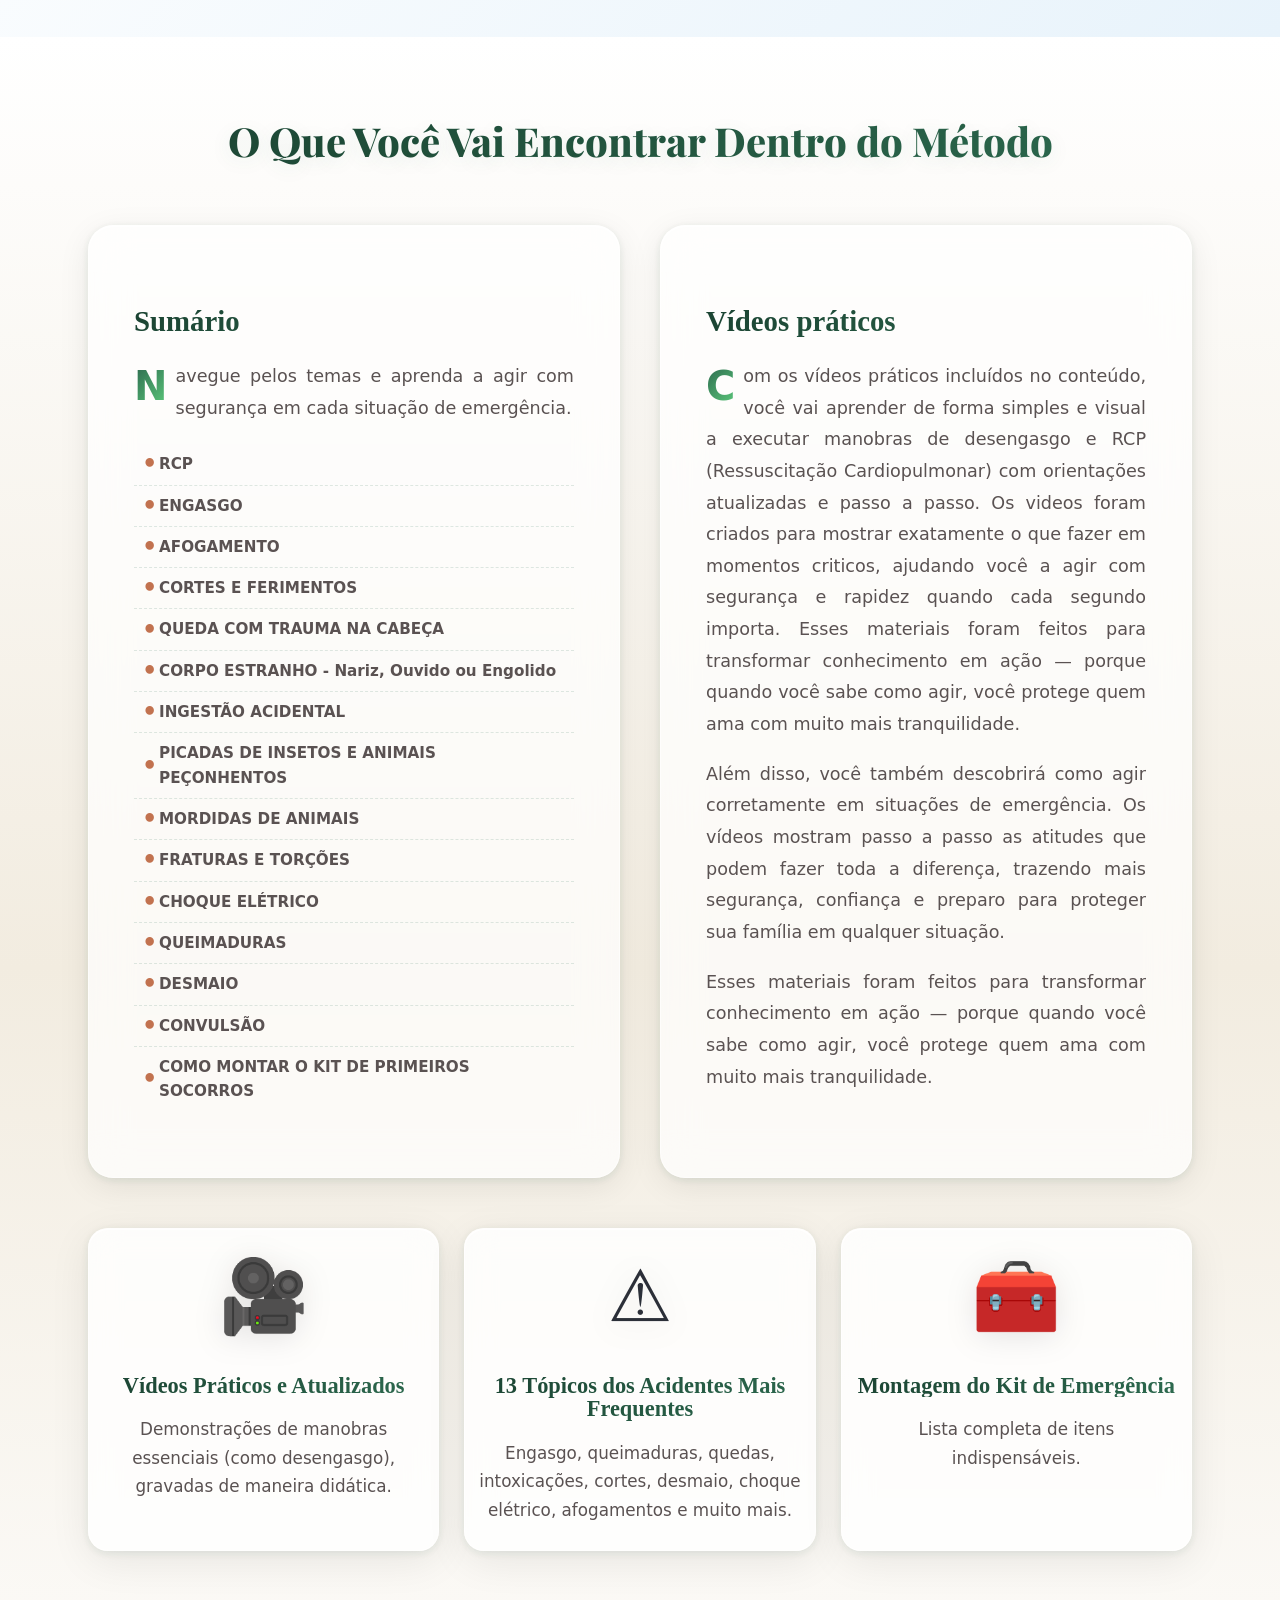
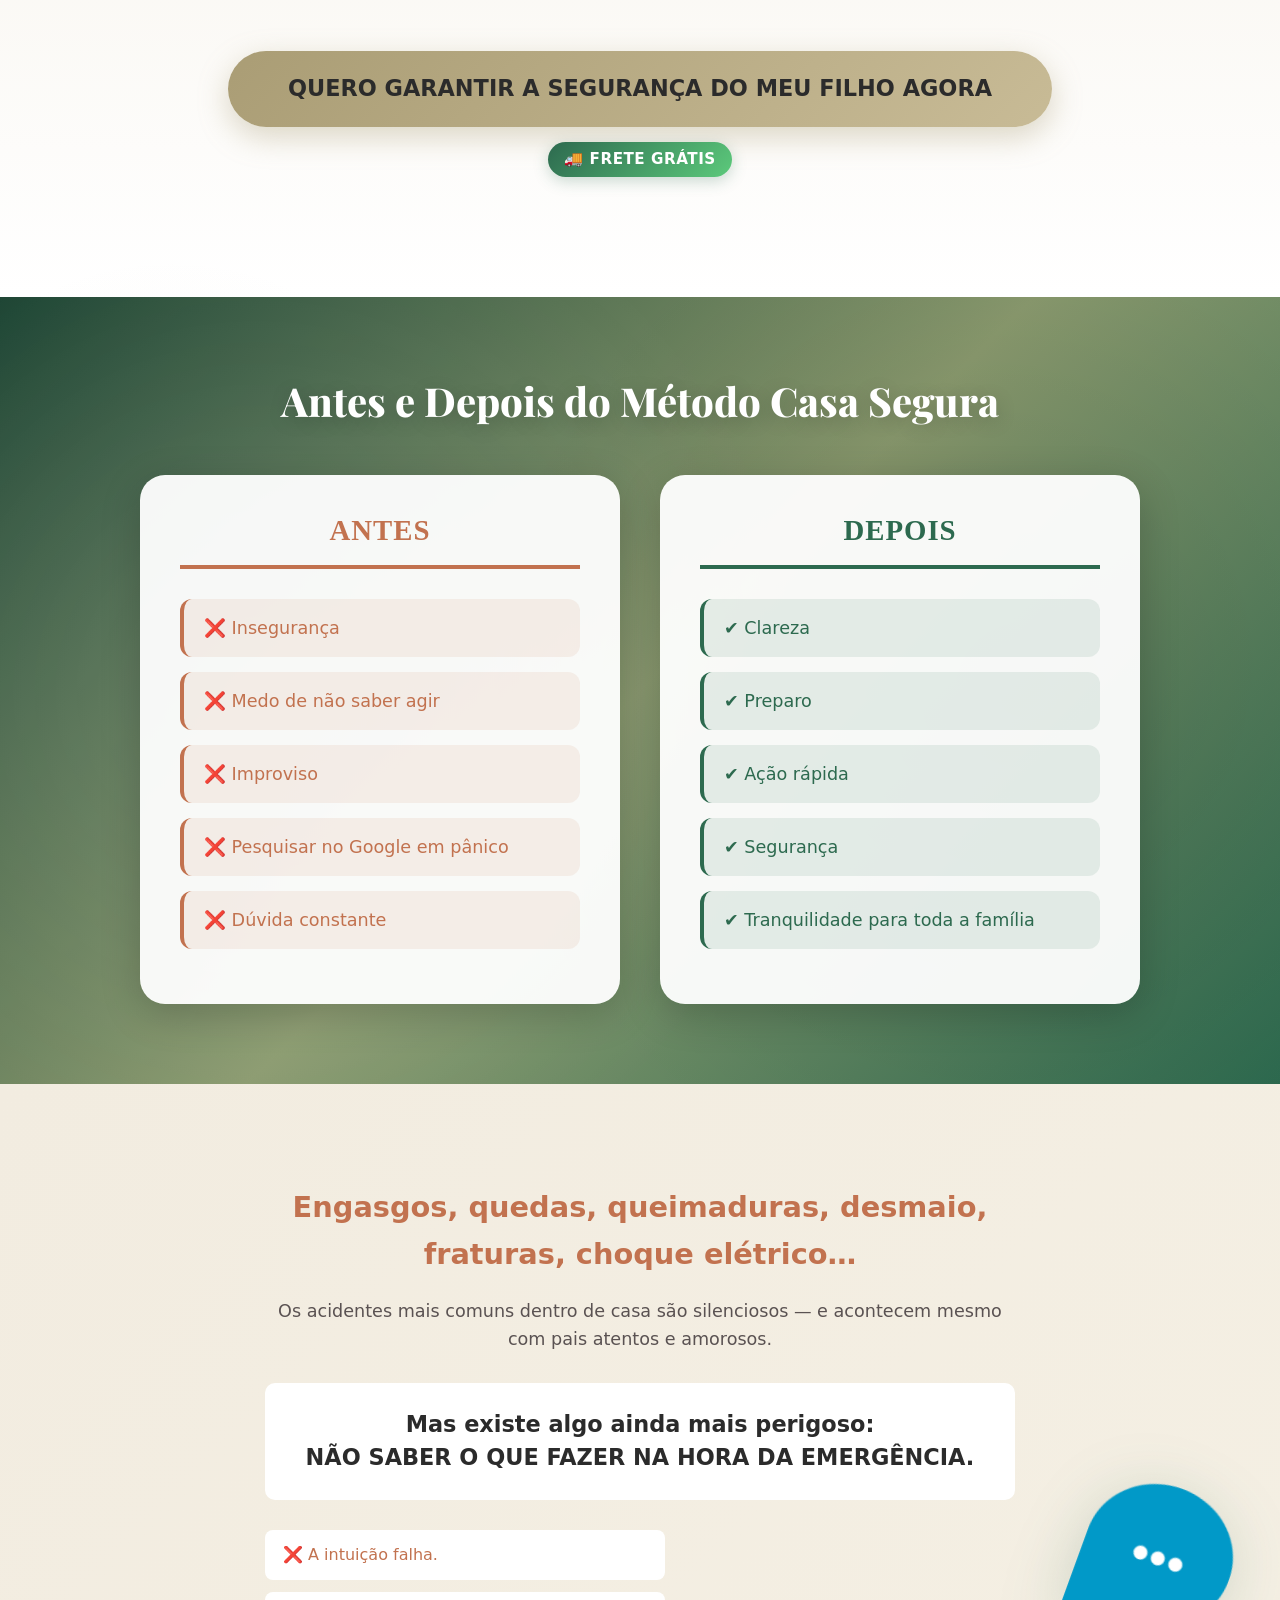
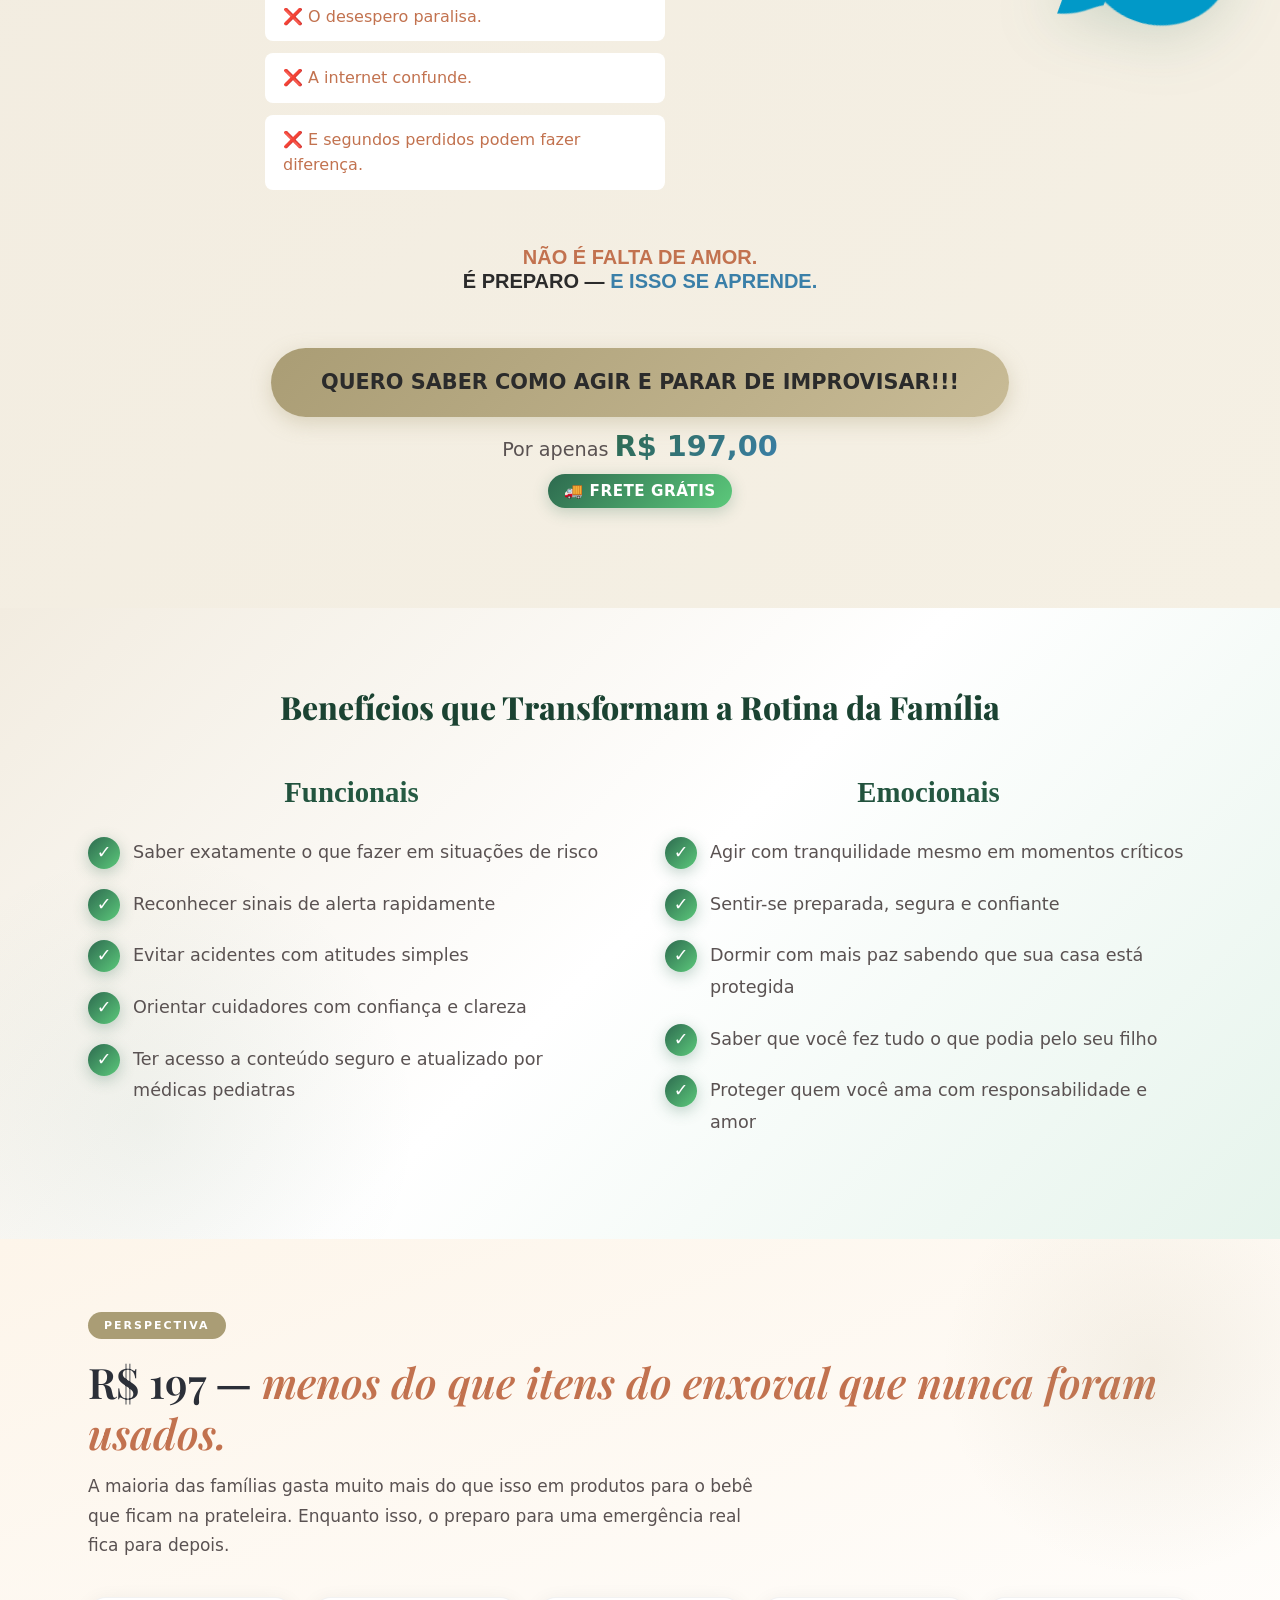
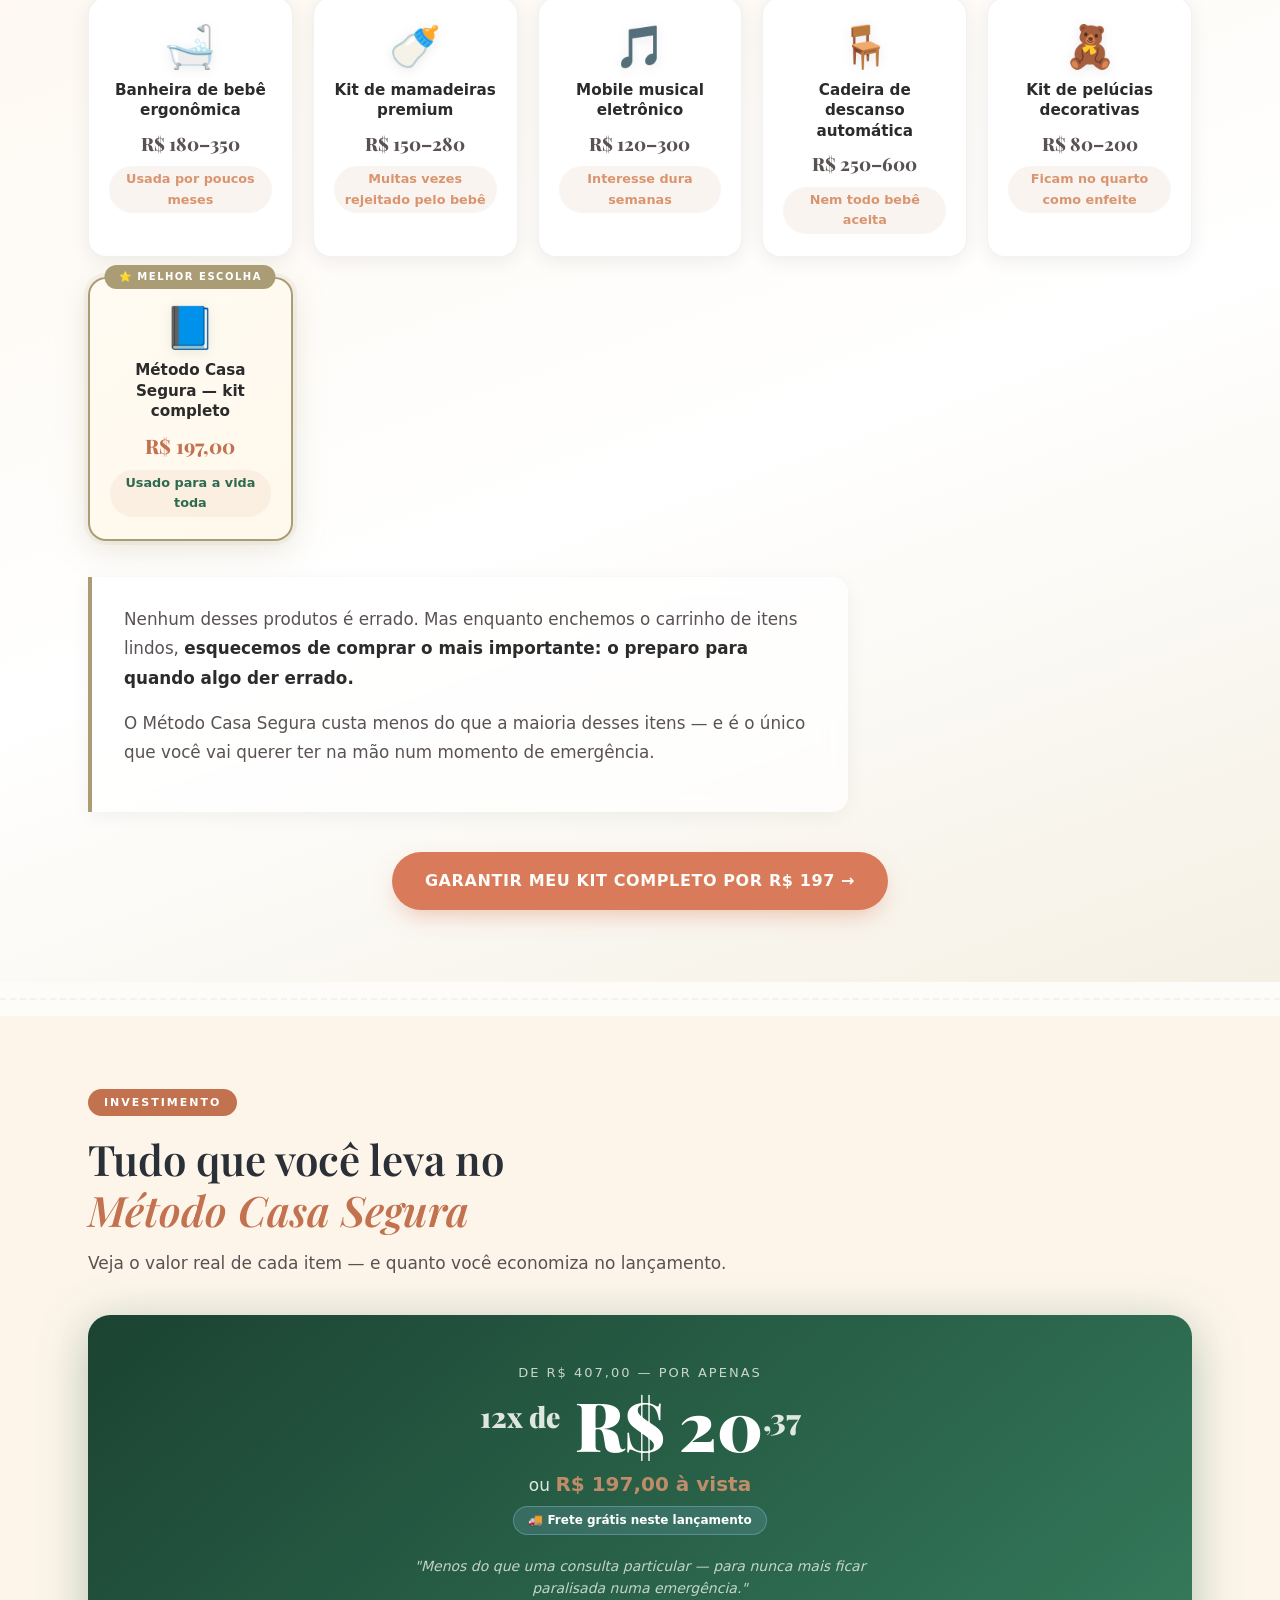
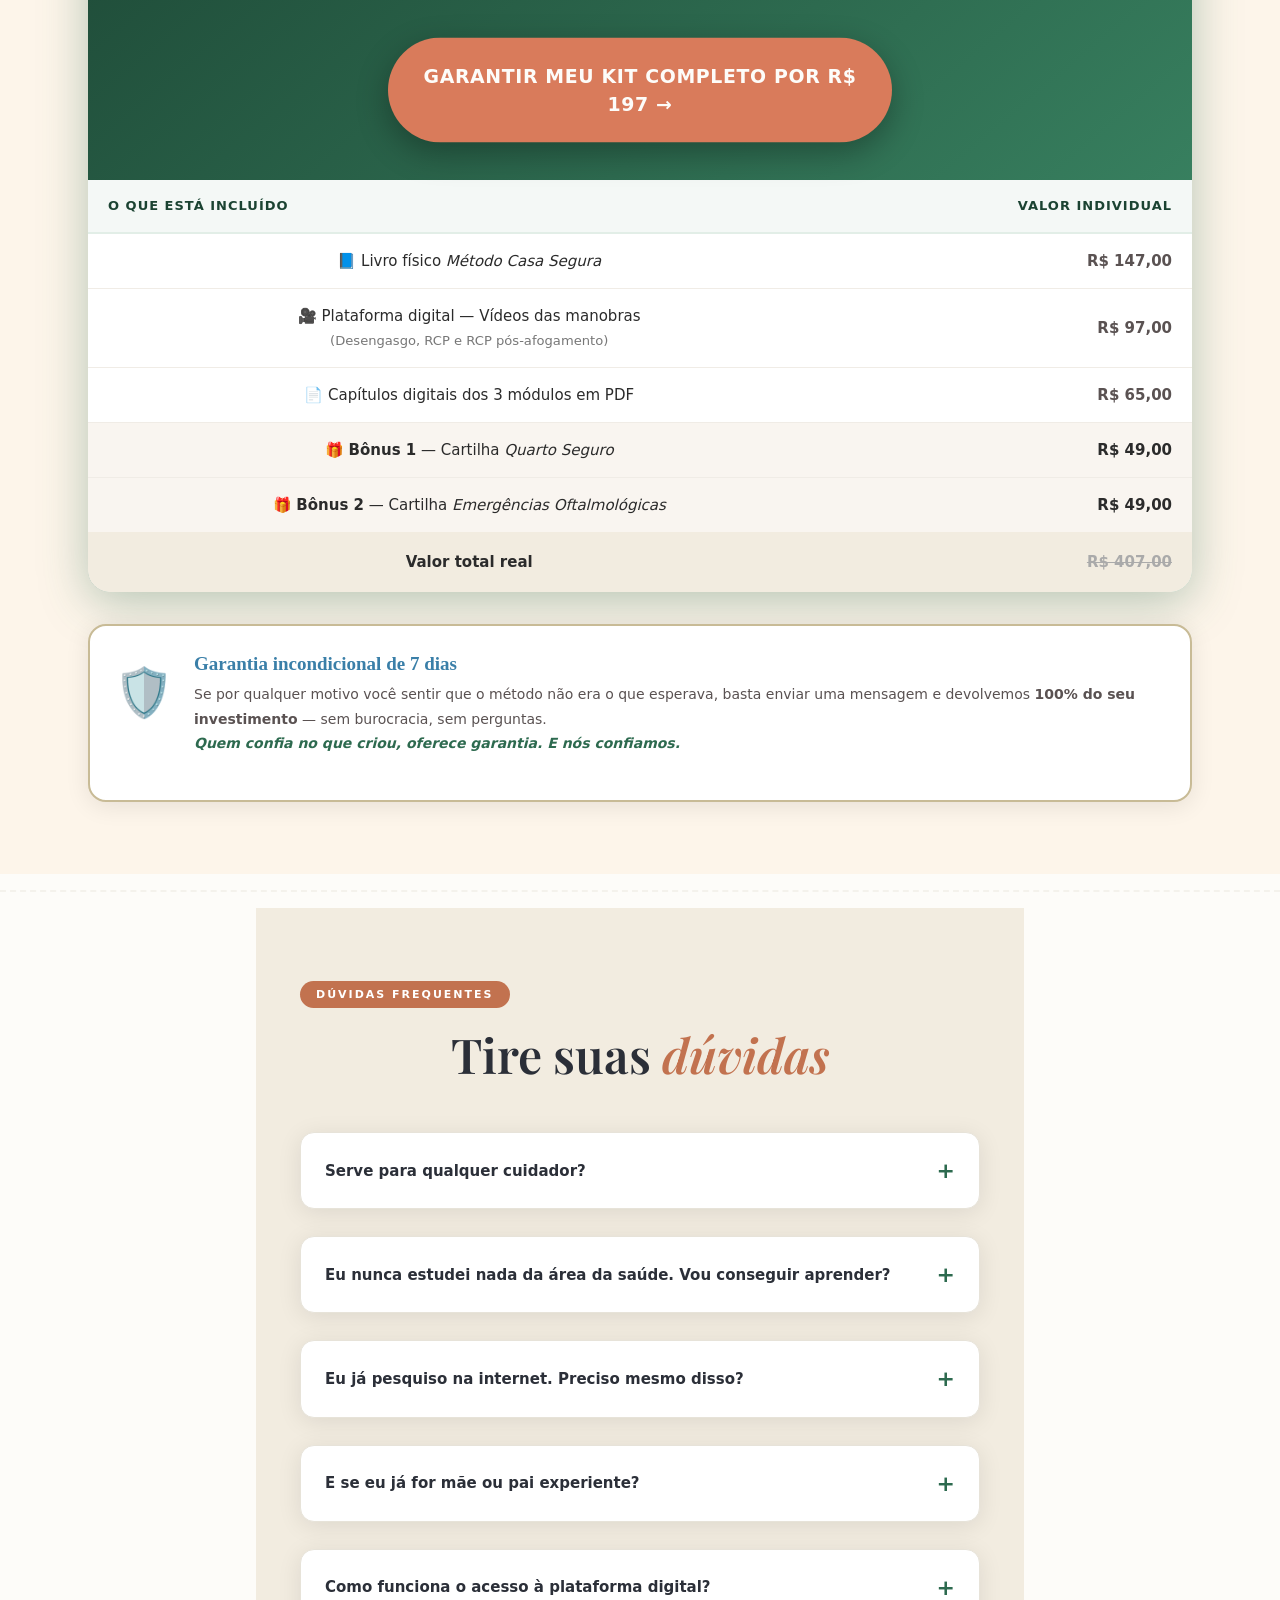
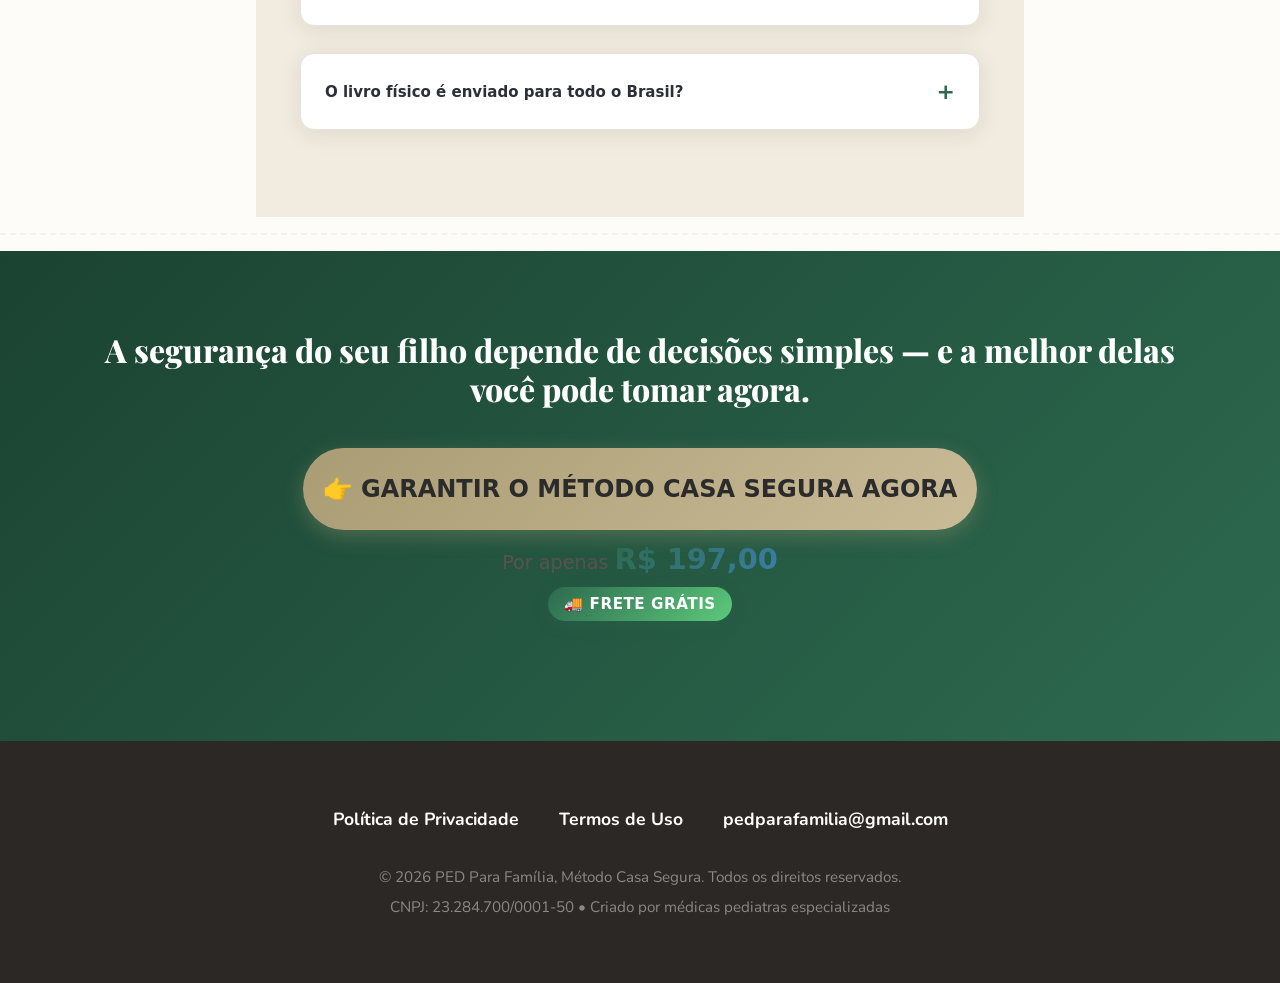
==== commit 2b7d5c72: "Updates and fixes (removed large video file)" ====
--- a/index.html
+++ b/index.html
@@ -3,6 +3,36 @@
 
 <head>
   <meta charset="UTF-8">
+  <!-- Meta Pixel Code -->
+  <script>
+    !function (f, b, e, v, n, t, s) {
+      if (f.fbq) return; n = f.fbq = function () {
+        n.callMethod ?
+          n.callMethod.apply(n, arguments) : n.queue.push(arguments)
+      };
+      if (!f._fbq) f._fbq = n; n.push = n; n.loaded = !0; n.version = '2.0';
+      n.queue = []; t = b.createElement(e); t.async = !0;
+      t.src = v; s = b.getElementsByTagName(e)[0];
+      s.parentNode.insertBefore(t, s)
+    }(window, document, 'script',
+      'https://connect.facebook.net/en_US/fbevents.js');
+    fbq('init', '1720593125954827');
+    fbq('track', 'PageView');
+  </script>
+  <noscript><img height="1" width="1" style="display:none"
+      src="https://www.facebook.com/tr?id=1720593125954827&ev=PageView&noscript=1" /></noscript>
+  <!-- End Meta Pixel Code -->
+
+  <!-- Google tag (gtag.js) -->
+  <script async src="https://www.googletagmanager.com/gtag/js?id=G-GMBSBRDGEN"></script>
+  <script>
+    window.dataLayer = window.dataLayer || [];
+    function gtag() { dataLayer.push(arguments); }
+    gtag('js', new Date());
+
+    gtag('config', 'G-GMBSBRDGEN');
+  </script>
+
   <meta name="viewport" content="width=device-width, initial-scale=1.0">
   <title>Método Casa Segura - Proteja Seu Filho com Segurança</title>
   <meta name="description"
@@ -12,6 +42,9 @@
   <link href="https://cdn.jsdelivr.net/npm/bootstrap@5.0.2/dist/css/bootstrap.min.css" rel="stylesheet"
     integrity="sha384-EVSTQN3/azprG1Anm3QDgpJLIm9Nao0Yz1ztcQTwFspd3yD65VohhpuuCOmLASjC" crossorigin="anonymous">
   <link rel="stylesheet" href="css/style.css">
+
+
+
 </head>
 
 <body>
@@ -36,15 +69,46 @@
         Preparação não é exagero. É o maior gesto de amor que um cuidador pode ter.<br>
         <strong>Com o Método Casa Segura, você age com calma quando cada segundo importa.</strong>
       </p>
+
+      <div class="hero-book-wrapper">
+        <img src="img/mockup-livro.png" alt="Livro Método Casa Segura" class="hero-book-img">
+      </div>
+
       <ul class="checklist-topo">
         <li>Saiba agir em situações de emergência</li>
         <li>Manobras essenciais demonstradas em vídeo</li>
         <li>Conteúdo criado por médicas pediatras</li>
         <li>Acesso imediato à plataforma digital</li>
       </ul>
-      <a href="#oferta" class="btn btn-laranja">
-        👉 Quero estar preparado para proteger meu filho
-      </a>
+
+      <div class="hero-pricing-wrapper">
+        <div class="hero-preco-box">
+          <div class="de-label">De R$ 407,00 — por apenas</div>
+          <div class="parcelas">
+            <span class="pre">12x de</span> R$ 20<span
+              style="font-size:.45em; vertical-align:top; margin-top:14px; display:inline-block; opacity:.85;">,37</span>
+          </div>
+          <div class="avista">ou <strong>R$ 197,00 à vista</strong></div>
+          <div class="frete-info">🚚 Frete grátis neste lançamento</div>
+          <p class="ancoragem">"Menos do que uma consulta particular — para nunca mais ficar paralisada numa
+            emergência."</p>
+          <a href="https://pay.hotmart.com/E105955245P" id="botao-compra"
+            class="btn btn-terracota pulse-btn btn-hotmart-checkout"
+            style="width:100%; text-align:center; box-sizing:border-box;">
+            Garantir meu kit completo por R$ 197 →
+          </a>
+        </div>
+
+        <div class="hero-garantia-card">
+          <div class="shield">🛡️</div>
+          <div>
+            <h3>Garantia incondicional de 7 dias</h3>
+            <p>Se por qualquer motivo você sentir que o método não era o que esperava, basta enviar uma mensagem e
+              devolvemos <strong>100% do seu investimento</strong> — sem burocracia, sem perguntas.<br><em>Quem confia
+                no que criou, oferece garantia. E nós confiamos.</em></p>
+          </div>
+        </div>
+      </div>
       <p style="margin-top:16px; font-size:13px; opacity:.65;">Criado por Dra. Carolina Rady e Dra. Mayze Dal'Col
         —
         pediatras e mães.</p>
@@ -54,8 +118,13 @@
   <!-- ══ 2. VÍDEO ══════════════════════════════════════ -->
   <div class="video-wrap">
     <div class="video-container">
-      <iframe src="https://www.youtube.com/embed/r148T5DFg5U" allowfullscreen loading="lazy"></iframe>
-    </div>
+      <iframe
+        src="https://player.vimeo.com/video/1194811377?title=0&amp;byline=0&amp;portrait=0&amp;badge=0&amp;autopause=0&amp;player_id=0&amp;app_id=58479"
+        frameborder="0" allow="autoplay; fullscreen; picture-in-picture; clipboard-write; encrypted-media; web-share"
+        referrerpolicy="strict-origin-when-cross-origin" style="position:absolute;top:0;left:0;width:100%;height:100%;"
+        title="PED - VENDAS Menor"></iframe>
+    </div>
+    <script src="https://player.vimeo.com/api/player.js"></script>
   </div>
 
   <!-- ══ 3. URGÊNCIA DE LANÇAMENTO ════════════════════ -->
@@ -446,7 +515,8 @@
       </div>
 
       <div class="btn-wrap">
-        <a href="https://pay.hotmart.com/F105847937L" class="btn btn-terracota">Garantir meu kit completo por R$ 197
+        <a href="https://pay.hotmart.com/E105955245P" class="btn btn-terracota btn-hotmart-checkout">Garantir meu kit
+          completo por R$ 197
           →</a>
       </div>
     </div>
@@ -462,57 +532,60 @@
       <h2 class="ts">Tudo que você leva no<br><em>Método Casa Segura</em></h2>
       <p class="sub">Veja o valor real de cada item — e quanto você economiza no lançamento.</p>
 
-      <table class="value-table">
-        <thead>
-          <tr>
-            <th>O que está incluído</th>
-            <th>Valor individual</th>
-          </tr>
-        </thead>
-        <tbody>
-          <tr>
-            <td>📘 Livro físico <em>Método Casa Segura</em></td>
-            <td>R$ 147,00</td>
-          </tr>
-          <tr>
-            <td>🎥 Plataforma digital — Vídeos das manobras<br><small style="color:#aaa;">(Desengasgo, RCP e
-                RCP pós-afogamento)</small></td>
-            <td>R$ 97,00</td>
-          </tr>
-          <tr>
-            <td>📄 Capítulos digitais dos 3 módulos em PDF</td>
-            <td>R$ 65,00</td>
-          </tr>
-          <tr class="bonus-row">
-            <td>🎁 <strong>Bônus 1</strong> — Cartilha <em>Quarto Seguro</em></td>
-            <td>R$ 49,00</td>
-          </tr>
-          <tr class="bonus-row">
-            <td>🎁 <strong>Bônus 2</strong> — Cartilha <em>Emergências Oftalmológicas</em></td>
-            <td>R$ 49,00</td>
-          </tr>
-        </tbody>
-        <tfoot>
-          <tr>
-            <td>Valor total real</td>
-            <td>R$ 407,00</td>
-          </tr>
-        </tfoot>
-      </table>
-
       <div class="preco-box">
-        <div class="de-label">De R$ 407,00 — por apenas</div>
-        <div class="parcelas">
-          <span class="pre">12x de</span> R$ 20<span
-            style="font-size:.45em; vertical-align:top; margin-top:14px; display:inline-block; opacity:.85;">,37</span>
-        </div>
-        <div class="avista">ou <strong>R$ 197,00 à vista</strong></div>
-        <div class="frete-info">🚚 Frete grátis neste lançamento</div>
-        <p class="ancoragem">"Menos do que uma consulta particular — para nunca mais ficar paralisada numa
-          emergência."</p>
-        <a href="https://pay.hotmart.com/F105847937L" class="btn btn-branco">
-          Garantir meu kit completo por R$ 197 →
-        </a>
+        <div class="preco-box-top">
+          <div class="de-label">De R$ 407,00 — por apenas</div>
+          <div class="parcelas">
+            <span class="pre">12x de</span> R$ 20<span
+              style="font-size:.45em; vertical-align:top; margin-top:14px; display:inline-block; opacity:.85;">,37</span>
+          </div>
+          <div class="avista">ou <strong>R$ 197,00 à vista</strong></div>
+          <div class="frete-info">🚚 Frete grátis neste lançamento</div>
+          <p class="ancoragem">"Menos do que uma consulta particular — para nunca mais ficar paralisada numa
+            emergência."</p>
+          <a href="https://pay.hotmart.com/E105955245P" class="btn btn-terracota btn-hotmart-checkout"
+            style="font-size: 18px; padding: 22px 32px; width: 100%; max-width: 480px; box-shadow: 0 10px 30px rgba(0,0,0,0.3); transform: scale(1.05); margin-top: 10px;">
+            Garantir meu kit completo por R$ 197 →
+          </a>
+        </div>
+
+        <table class="value-table">
+          <thead>
+            <tr>
+              <th>O que está incluído</th>
+              <th>Valor individual</th>
+            </tr>
+          </thead>
+          <tbody>
+            <tr>
+              <td>📘 Livro físico <em>Método Casa Segura</em></td>
+              <td>R$ 147,00</td>
+            </tr>
+            <tr>
+              <td>🎥 Plataforma digital — Vídeos das manobras<br><small style="color:#777;">(Desengasgo, RCP e
+                  RCP pós-afogamento)</small></td>
+              <td>R$ 97,00</td>
+            </tr>
+            <tr>
+              <td>📄 Capítulos digitais dos 3 módulos em PDF</td>
+              <td>R$ 65,00</td>
+            </tr>
+            <tr class="bonus-row">
+              <td>🎁 <strong>Bônus 1</strong> — Cartilha <em>Quarto Seguro</em></td>
+              <td>R$ 49,00</td>
+            </tr>
+            <tr class="bonus-row">
+              <td>🎁 <strong>Bônus 2</strong> — Cartilha <em>Emergências Oftalmológicas</em></td>
+              <td>R$ 49,00</td>
+            </tr>
+          </tbody>
+          <tfoot>
+            <tr>
+              <td>Valor total real</td>
+              <td>R$ 407,00</td>
+            </tr>
+          </tfoot>
+        </table>
       </div>
 
       <div class="garantia-card">
@@ -593,8 +666,17 @@
   <!-- Rodapé -->
   <footer class="footer">
     <div class="container">
-      <p>&copy; 2026 PED Para Família, Método Casa Segura. Todos os direitos reservados.</p>
-      <p>Criado por médicas pediatras especializadas</p>
+      <div class="footer-links">
+        <a href="#">Política de Privacidade</a>
+        <a href="#">Termos de Uso</a>
+        <a href="mailto:pedparafamilia@gmail.com
+">pedparafamilia@gmail.com
+        </a>
+      </div>
+      <div class="footer-copy">
+        <p>&copy; 2026 PED Para Família, Método Casa Segura. Todos os direitos reservados.</p>
+        <p>CNPJ: 23.284.700/0001-50 &bull; Criado por médicas pediatras especializadas</p>
+      </div>
     </div>
   </footer>
 
--- a/css/style.css
+++ b/css/style.css
@@ -420,6 +420,46 @@
   bottom: 15%;
   left: -5%;
   animation-delay: 1.5s;
+}
+
+/* --- Hero Book Img --- */
+.hero-book-wrapper {
+  display: flex;
+  justify-content: center;
+  align-items: center;
+  margin: 3rem 0;
+  perspective: 1200px;
+}
+
+.hero-book-img {
+  max-width: 380px;
+  width: 100%;
+  height: auto;
+  border-radius: 8px;
+  box-shadow: 0 20px 40px rgba(0, 0, 0, 0.25), 0 10px 20px rgba(0, 0, 0, 0.15);
+  transform: rotateY(-8deg) rotateX(4deg);
+  transition: transform 0.6s cubic-bezier(0.25, 0.8, 0.25, 1), box-shadow 0.6s cubic-bezier(0.25, 0.8, 0.25, 1);
+  animation: floatBook 5s ease-in-out infinite;
+  border: 1px solid rgba(255, 255, 255, 0.1);
+}
+
+.hero-book-img:hover {
+  transform: rotateY(0deg) rotateX(0deg) scale(1.04);
+  box-shadow: 0 30px 60px rgba(0, 0, 0, 0.35), 0 15px 30px rgba(0, 0, 0, 0.2);
+}
+
+@keyframes floatBook {
+  0% {
+    transform: translateY(0px) rotateY(-8deg) rotateX(4deg);
+  }
+
+  50% {
+    transform: translateY(-16px) rotateY(-8deg) rotateX(4deg);
+  }
+
+  100% {
+    transform: translateY(0px) rotateY(-8deg) rotateX(4deg);
+  }
 }
 
 /* ===================================================
@@ -1546,7 +1586,8 @@
   background: #000;
 }
 
-.video-container iframe {
+.video-container iframe,
+.video-container video {
   position: absolute;
   top: 0;
   left: 0;
@@ -3875,25 +3916,41 @@
   background: var(--creme);
 }
 
+/* Caixa de Preço Principal */
+.preco-box {
+  background: linear-gradient(140deg, var(--verde-escuro), var(--verde), #40916c);
+  color: var(--branco);
+  border-radius: 22px;
+  text-align: center;
+  box-shadow: 0 10px 48px rgba(45, 106, 79, 0.35);
+  overflow: hidden;
+  /* Mantém a tabela contida dentro do raio */
+  margin: 32px 0;
+  display: flex;
+  flex-direction: column;
+}
+
+.preco-box-top {
+  padding: 48px 32px 40px;
+}
+
 .value-table {
   width: 100%;
   border-collapse: collapse;
   background: var(--branco);
-  border-radius: 16px;
-  overflow: hidden;
-  box-shadow: var(--sombra);
-  margin: 28px 0 32px;
+  /* removido margin, border-radius e box-shadow para encaixar na box */
 }
 
 .value-table thead tr {
-  background: var(--verde);
-  color: var(--branco);
+  background: #f4f8f6;
+  color: var(--verde-escuro);
+  border-bottom: 2px solid #e2eee7;
 }
 
 .value-table thead th {
-  padding: 14px 20px;
+  padding: 16px 20px;
   text-align: left;
-  font-size: 12px;
+  font-size: 13px;
   text-transform: uppercase;
   letter-spacing: 1px;
 }
@@ -3914,6 +3971,7 @@
   padding: 15px 20px;
   font-size: 15px;
   vertical-align: middle;
+  color: var(--texto);
 }
 
 .value-table tbody td:last-child {
@@ -3923,31 +3981,23 @@
   white-space: nowrap;
 }
 
-.value-table tbody tr.bonus-row {
+.value-table tbody tr.bonus-row td {
   background: #f9f5f0;
+  color: var(--texto);
 }
 
 .value-table tfoot td {
-  padding: 16px 20px;
+  padding: 18px 20px;
   font-weight: 800;
   font-size: 15px;
   background: var(--cinza-claro);
+  color: var(--texto);
 }
 
 .value-table tfoot td:last-child {
   text-align: right;
   text-decoration: line-through;
   color: #aaa;
-}
-
-/* Caixa de Preço */
-.preco-box {
-  background: linear-gradient(140deg, var(--verde-escuro), var(--verde), #40916c);
-  color: var(--branco);
-  border-radius: 22px;
-  padding: 48px 32px;
-  text-align: center;
-  box-shadow: 0 10px 48px rgba(45, 106, 79, 0.35);
 }
 
 .preco-box .de-label {
@@ -4326,7 +4376,7 @@
   font-size: 2.6rem;
   line-height: 1;
   margin-bottom: 4px;
-  filter: drop-shadow(0 2px 6px rgba(0,0,0,0.08));
+  filter: drop-shadow(0 2px 6px rgba(0, 0, 0, 0.08));
 }
 
 .enxoval-item {
@@ -4364,7 +4414,7 @@
   font-size: 1.05rem;
   color: var(--texto-leve);
   line-height: 1.75;
-  box-shadow: 0 4px 20px rgba(0,0,0,0.05);
+  box-shadow: 0 4px 20px rgba(0, 0, 0, 0.05);
 }
 
 .enxoval-reflexao strong {
@@ -4409,4 +4459,1211 @@
   .enxoval-card.enxoval-destaque {
     order: -1;
   }
+}
+
+/* ========================================
+   HERO PRICING BOX (Estilos da Oferta na Headline)
+   ======================================== */
+.hero-pricing-wrapper {
+  margin-top: 2rem;
+  margin-left: auto;
+  margin-right: auto;
+  display: flex;
+  flex-direction: column;
+  gap: 1.5rem;
+  max-width: 500px;
+}
+
+.hero-preco-box {
+  background: var(--branco);
+  border: 2px solid var(--azul-forte);
+  border-radius: 20px;
+  padding: 32px 24px 24px;
+  text-align: center;
+  box-shadow: 0 12px 36px rgba(33, 113, 181, 0.15);
+  position: relative;
+}
+
+.hero-preco-box::before {
+  content: '⚡ OFERTA ESPECIAL';
+  position: absolute;
+  top: -14px;
+  left: 50%;
+  transform: translateX(-50%);
+  background: var(--azul-forte);
+  color: var(--branco);
+  font-size: 11px;
+  font-weight: 800;
+  letter-spacing: 1.5px;
+  padding: 4px 16px;
+  border-radius: 20px;
+  white-space: nowrap;
+}
+
+.hero-preco-box .de-label {
+  font-size: 13px;
+  color: var(--texto-leve);
+  text-transform: uppercase;
+  letter-spacing: 1px;
+  text-decoration: line-through;
+  margin-bottom: 4px;
+}
+
+.hero-preco-box .parcelas {
+  font-family: 'Playfair Display', serif;
+  font-size: 48px;
+  font-weight: 900;
+  color: var(--azul-forte);
+  line-height: 1;
+  margin: 8px 0;
+}
+
+.hero-preco-box .parcelas .pre {
+  font-size: 0.35em;
+  vertical-align: top;
+  opacity: 0.8;
+}
+
+.hero-preco-box .avista {
+  font-size: 16px;
+  color: var(--texto);
+  margin-bottom: 12px;
+}
+
+.hero-preco-box .avista strong {
+  color: var(--dourado);
+  font-size: 18px;
+}
+
+.hero-preco-box .frete-info {
+  display: inline-block;
+  background: rgba(33, 113, 181, 0.1);
+  color: var(--azul-forte);
+  border: 1px solid rgba(33, 113, 181, 0.2);
+  border-radius: 20px;
+  padding: 4px 12px;
+  font-size: 12px;
+  font-weight: 800;
+  margin-bottom: 16px;
+}
+
+.hero-preco-box .ancoragem {
+  font-size: 13px;
+  font-style: italic;
+  color: var(--texto-leve);
+  margin-bottom: 24px;
+  line-height: 1.5;
+}
+
+.hero-garantia-card {
+  background: linear-gradient(135deg, #fffbf2, #fff8ec);
+  border: 1px solid var(--dourado-claro);
+  border-radius: 16px;
+  padding: 20px;
+  display: flex;
+  gap: 16px;
+  align-items: flex-start;
+  text-align: left;
+  box-shadow: 0 4px 15px rgba(0, 0, 0, 0.05);
+}
+
+.hero-garantia-card .shield {
+  font-size: 32px;
+}
+
+.hero-garantia-card h3 {
+  font-size: 16px;
+  font-weight: 800;
+  color: var(--texto);
+  margin-bottom: 4px;
+}
+
+.hero-garantia-card p {
+  font-size: 13px;
+  color: var(--texto-leve);
+  line-height: 1.5;
+}
+
+.pulse-btn {
+  animation: pulse-hero 2s infinite;
+}
+
+@keyframes pulse-hero {
+  0% {
+    transform: scale(1);
+    box-shadow: 0 0 0 0 rgba(194, 114, 79, 0.5);
+  }
+
+  70% {
+    transform: scale(1.03);
+    box-shadow: 0 0 0 15px rgba(194, 114, 79, 0);
+  }
+
+  100% {
+    transform: scale(1);
+    box-shadow: 0 0 0 0 rgba(194, 114, 79, 0);
+  }
+}
+
+/* ===================================================
+   FOOTER
+   =================================================== */
+.footer {
+  background-color: #2b2825;
+  color: #8c8985;
+  padding: 4rem 1.5rem;
+  text-align: center;
+  font-family: var(--font-body);
+}
+
+.footer .container {
+  max-width: 1200px;
+  margin: 0 auto;
+  display: flex;
+  flex-direction: column;
+  align-items: center;
+  gap: 2rem;
+}
+
+.footer-links {
+  display: flex;
+  flex-wrap: wrap;
+  justify-content: center;
+  gap: 2.5rem;
+}
+
+.footer-links a {
+  color: #ffffff;
+  font-weight: 700;
+  text-decoration: none;
+  font-size: 1.1rem;
+  transition: color var(--transition);
+}
+
+.footer-links a:hover {
+  color: var(--dourado);
+}
+
+.footer-copy {
+  display: flex;
+  flex-direction: column;
+  gap: 0.5rem;
+}
+
+.footer-copy p {
+  margin: 0;
+  font-size: 0.95rem;
+  line-height: 1.5;
+}
+
+/* ===================================================
+   VÍDEO PRINCIPAL (Elegância)
+   =================================================== */
+.video-wrap {
+  padding: 5rem clamp(1rem, 5vw, 4rem);
+  display: flex;
+  justify-content: center;
+  align-items: center;
+  background: linear-gradient(to bottom, var(--bege) 0%, rgba(253, 246, 238, 0) 100%);
+  position: relative;
+  z-index: 10;
+}
+
+.video-wrap::before {
+  content: '';
+  position: absolute;
+  top: 50%;
+  left: 50%;
+  width: 100%;
+  max-width: 1000px;
+  height: 60%;
+  background: radial-gradient(circle, rgba(107, 174, 214, 0.15) 0%, transparent 70%);
+  transform: translate(-50%, -50%);
+  z-index: -1;
+  border-radius: 50%;
+  filter: blur(40px);
+}
+
+.video-container {
+  position: relative;
+  width: 100%;
+  max-width: 900px;
+  padding-bottom: 56.25%;
+  /* 16:9 */
+  height: 0;
+  border-radius: var(--radius-lg);
+  overflow: hidden;
+  box-shadow: 0 30px 60px rgba(0, 0, 0, 0.12), 0 0 0 12px rgba(255, 255, 255, 0.6);
+  transform: translateY(0);
+  transition: transform 0.4s cubic-bezier(0.25, 0.8, 0.25, 1), box-shadow 0.4s cubic-bezier(0.25, 0.8, 0.25, 1);
+  border: 1px solid rgba(201, 168, 76, 0.2);
+}
+
+.video-container:hover {
+  transform: translateY(-8px);
+  box-shadow: 0 40px 80px rgba(0, 0, 0, 0.18), 0 0 0 12px rgba(255, 255, 255, 0.85);
+}
+
+.video-container iframe {
+  position: absolute;
+  top: 0;
+  left: 0;
+  width: 100%;
+  height: 100%;
+  border-radius: var(--radius-lg);
+  background-color: #000;
+}
+
+
+
+/* ============================================================
+   Método Casa Segura — Landing Page
+   CSS estático (sem frameworks). Edite as variáveis abaixo
+   para ajustar cores, fontes e espaçamentos.
+   ============================================================ */
+
+@import url("https://fonts.googleapis.com/css2?family=Cormorant+Garamond:ital,wght@0,500;0,600;0,700;1,500;1,600&family=Inter:wght@300;400;500;600;700&family=JetBrains+Mono:wght@400;500&display=swap");
+
+:root {
+  --font-display: "Cormorant Garamond", Georgia, serif;
+  --font-sans: "Inter", system-ui, sans-serif;
+  --font-mono: "JetBrains Mono", monospace;
+
+  --background: #fdfcf9;
+  --foreground: #2b2f38;
+  --card: #ffffff;
+  --primary: #d97b5b;
+  --primary-foreground: #fdfcf9;
+  --secondary: #5a7a64;
+  --secondary-foreground: #fdfcf9;
+  --muted: #f4f2ec;
+  --muted-foreground: #74787f;
+  --accent: #f3ede4;
+  --border: #e7e3d9;
+
+  --radius: 1rem;
+  --maxw: 72rem;
+  --shadow-lg: 0 10px 30px -10px rgba(0, 0, 0, 0.15);
+  --shadow-2xl: 0 30px 60px -20px rgba(0, 0, 0, 0.18);
+}
+
+* {
+  box-sizing: border-box;
+  margin: 0;
+  padding: 0;
+  border-color: var(--border);
+}
+
+html {
+  scroll-behavior: smooth;
+}
+
+body {
+  background: var(--background);
+  color: var(--foreground);
+  font-family: var(--font-sans);
+  line-height: 1.6;
+  -webkit-font-smoothing: antialiased;
+}
+
+::selection {
+  background: rgba(217, 123, 91, 0.2);
+}
+
+h1,
+h2,
+h3,
+h4 {
+  font-family: var(--font-display);
+  line-height: 1.05;
+  font-weight: 600;
+}
+
+img {
+  display: block;
+  max-width: 100%;
+}
+
+a {
+  color: inherit;
+  text-decoration: none;
+}
+
+/* ---------- Utilities ---------- */
+.container {
+  width: 100%;
+  max-width: var(--maxw);
+  margin: 0 auto;
+  padding-left: 1.5rem;
+  padding-right: 1.5rem;
+}
+
+.text-primary {
+  color: var(--primary);
+}
+
+.text-secondary {
+  color: var(--secondary);
+}
+
+.text-muted {
+  color: var(--muted-foreground);
+}
+
+.italic {
+  font-style: italic;
+}
+
+.mono-label {
+  font-family: var(--font-mono);
+  font-size: 0.625rem;
+  text-transform: uppercase;
+  letter-spacing: 0.12em;
+  color: var(--muted-foreground);
+}
+
+.section {
+  padding-top: 6rem;
+  padding-bottom: 6rem;
+}
+
+/* ---------- Buttons ---------- */
+.btn {
+  display: inline-flex;
+  align-items: center;
+  justify-content: center;
+  border-radius: 999px;
+  background: var(--primary);
+  color: var(--primary-foreground);
+  padding: 1rem 2rem;
+  font-weight: 600;
+  font-size: 1rem;
+  box-shadow: 0 10px 25px -8px rgba(217, 123, 91, 0.5);
+  transition: transform 0.18s ease;
+  cursor: pointer;
+  text-align: center;
+}
+
+.btn:hover {
+  transform: scale(1.02);
+}
+
+.btn:active {
+  transform: scale(0.98);
+}
+
+.btn--block {
+  width: 100%;
+  padding: 1.25rem;
+  font-size: 1.125rem;
+}
+
+.btn--lg {
+  padding: 1.25rem 2.5rem;
+  font-size: 1.125rem;
+}
+
+.shipping-tag {
+  display: inline-flex;
+  align-items: center;
+  gap: 0.375rem;
+  border-radius: 999px;
+  background: rgba(90, 122, 100, 0.1);
+  color: var(--secondary);
+  padding: 0.25rem 0.75rem;
+  font-size: 0.75rem;
+  font-weight: 600;
+  text-transform: uppercase;
+  letter-spacing: 0.08em;
+}
+
+/* ---------- Nav ---------- */
+.nav {
+  position: sticky;
+  top: 0;
+  z-index: 50;
+  border-bottom: 1px solid var(--border);
+  background: rgba(253, 252, 249, 0.8);
+  backdrop-filter: blur(10px);
+}
+
+.nav__inner {
+  height: 4rem;
+  display: flex;
+  align-items: center;
+  justify-content: space-between;
+}
+
+.nav__brand {
+  display: flex;
+  align-items: center;
+  gap: 0.5rem;
+}
+
+.nav__logo {
+  display: grid;
+  place-items: center;
+  width: 2rem;
+  height: 2rem;
+  border-radius: 999px;
+  background: var(--primary);
+  color: var(--primary-foreground);
+  font-family: var(--font-mono);
+  font-size: 0.625rem;
+}
+
+.nav__name {
+  font-family: var(--font-display);
+  font-size: 1.25rem;
+  font-style: italic;
+}
+
+.nav__cta {
+  font-size: 0.75rem;
+  font-weight: 600;
+  text-transform: uppercase;
+  letter-spacing: 0.15em;
+  transition: color 0.2s;
+}
+
+.nav__cta:hover {
+  color: var(--primary);
+}
+
+/* ---------- Hero ---------- */
+.hero {
+  padding: 4rem 0 3rem;
+}
+
+.badge {
+  display: inline-block;
+  border: 1px solid rgba(217, 123, 91, 0.2);
+  border-radius: 999px;
+  padding: 0.25rem 0.75rem;
+  font-size: 0.625rem;
+  font-weight: 700;
+  text-transform: uppercase;
+  letter-spacing: 0.15em;
+  color: var(--primary);
+  margin-bottom: 1.5rem;
+}
+
+.hero h1 {
+  max-width: 56rem;
+  font-size: clamp(2.75rem, 6vw, 4.5rem);
+  margin-bottom: 2rem;
+}
+
+.hero p.lead {
+  max-width: 38rem;
+  font-size: 1.125rem;
+  color: var(--muted-foreground);
+  margin-bottom: 2.5rem;
+}
+
+.hero__actions {
+  display: flex;
+  flex-direction: column;
+  gap: 1rem;
+  margin-bottom: 1.5rem;
+}
+
+.hero__note {
+  font-size: 0.875rem;
+  font-weight: 500;
+  color: var(--muted-foreground);
+}
+
+.stats {
+  margin-top: 3rem;
+  display: grid;
+  grid-template-columns: repeat(2, 1fr);
+  gap: 1rem;
+  border-top: 1px solid var(--border);
+  padding-top: 2.5rem;
+}
+
+.stats div dt {
+  margin-bottom: 0.25rem;
+}
+
+.stats div dd {
+  font-size: 0.875rem;
+  font-weight: 500;
+}
+
+/* ---------- Founders split ---------- */
+.split {
+  display: grid;
+  gap: 2rem;
+}
+
+.split img {
+  width: 100%;
+  aspect-ratio: 4 / 3;
+  object-fit: cover;
+  border-radius: 1.5rem;
+  box-shadow: 0 1px 2px rgba(0, 0, 0, 0.05);
+  ring: 1px;
+}
+
+.quote-card {
+  display: flex;
+  flex-direction: column;
+  justify-content: center;
+  border: 1px solid rgba(90, 122, 100, 0.15);
+  background: rgba(90, 122, 100, 0.05);
+  border-radius: 1.5rem;
+  padding: 2rem;
+}
+
+.quote-card p.q {
+  font-family: var(--font-display);
+  font-style: italic;
+  font-size: 1.5rem;
+  color: var(--secondary);
+  margin-bottom: 1rem;
+}
+
+.quote-card p.s {
+  font-size: 0.875rem;
+  color: var(--muted-foreground);
+}
+
+/* ---------- Launch bar ---------- */
+.launch-bar {
+  background: var(--secondary);
+  color: var(--secondary-foreground);
+  padding: 0.75rem 0;
+}
+
+.launch-bar__inner {
+  display: flex;
+  flex-wrap: wrap;
+  align-items: center;
+  justify-content: center;
+  gap: 0.5rem 2rem;
+  text-align: center;
+  font-size: 0.75rem;
+  font-weight: 500;
+  text-transform: uppercase;
+  letter-spacing: 0.15em;
+}
+
+/* ---------- Problem ---------- */
+.prose {
+  max-width: 56rem;
+}
+
+.prose h2 {
+  text-align: center;
+  font-size: clamp(2rem, 4vw, 3rem);
+  margin-bottom: 3rem;
+}
+
+.prose p {
+  font-size: 1.125rem;
+  color: var(--muted-foreground);
+  margin-bottom: 2rem;
+}
+
+.prose .pull {
+  border: 1px solid var(--border);
+  background: var(--card);
+  border-radius: 1rem;
+  padding: 2rem;
+  font-family: var(--font-display);
+  font-style: italic;
+  font-size: 1.25rem;
+  color: var(--foreground);
+  box-shadow: 0 1px 2px rgba(0, 0, 0, 0.05);
+}
+
+.prose strong {
+  color: var(--foreground);
+}
+
+/* ---------- Section header ---------- */
+.band {
+  border-top: 1px solid var(--border);
+  border-bottom: 1px solid var(--border);
+  background: rgba(255, 255, 255, 0.5);
+}
+
+.section-head {
+  margin-bottom: 4rem;
+}
+
+.section-head--center {
+  text-align: center;
+}
+
+.section-head h2 {
+  font-size: clamp(2rem, 4vw, 3rem);
+  margin-bottom: 1rem;
+}
+
+.section-head p {
+  color: var(--muted-foreground);
+  max-width: 40rem;
+  margin: 0 auto;
+}
+
+/* ---------- Founders detail ---------- */
+.founders-grid {
+  display: grid;
+  gap: 3rem;
+}
+
+.founder h3 {
+  font-size: 1.875rem;
+}
+
+.founder__head {
+  display: flex;
+  align-items: flex-end;
+  gap: 1rem;
+  margin-bottom: 0.5rem;
+}
+
+.founder__rqe {
+  font-family: var(--font-mono);
+  font-size: 0.625rem;
+  color: var(--muted-foreground);
+  margin-bottom: 0.4rem;
+}
+
+.founder__role {
+  font-size: 0.875rem;
+  font-weight: 600;
+  text-transform: uppercase;
+  letter-spacing: 0.08em;
+  color: var(--primary);
+  margin: 0.75rem 0 1rem;
+}
+
+.founder ul {
+  list-style: none;
+  display: flex;
+  flex-direction: column;
+  gap: 0.75rem;
+}
+
+.founder li {
+  display: flex;
+  gap: 0.75rem;
+  font-size: 0.875rem;
+  color: var(--muted-foreground);
+}
+
+.founder li span {
+  font-family: var(--font-mono);
+  font-size: 0.75rem;
+  color: var(--primary);
+}
+
+.founder__social {
+  margin-top: 1rem;
+  font-family: var(--font-mono);
+  font-size: 0.75rem;
+  color: var(--muted-foreground);
+}
+
+.center-cta {
+  margin-top: 4rem;
+  display: flex;
+  flex-direction: column;
+  align-items: center;
+  gap: 1rem;
+  text-align: center;
+}
+
+/* ---------- Syllabus ---------- */
+.chips {
+  display: grid;
+  grid-template-columns: 1fr;
+  gap: 0.75rem;
+}
+
+.chip {
+  display: flex;
+  align-items: center;
+  gap: 0.75rem;
+  border: 1px solid var(--border);
+  background: var(--card);
+  border-radius: 0.75rem;
+  padding: 1rem;
+  transition: border-color 0.2s;
+}
+
+.chip:hover {
+  border-color: rgba(217, 123, 91, 0.4);
+}
+
+.chip__num {
+  display: grid;
+  place-items: center;
+  width: 1.75rem;
+  height: 1.75rem;
+  flex-shrink: 0;
+  border-radius: 999px;
+  background: rgba(90, 122, 100, 0.1);
+  font-family: var(--font-mono);
+  font-size: 0.625rem;
+  color: var(--secondary);
+}
+
+.chip span:last-child {
+  font-size: 0.875rem;
+  font-weight: 500;
+}
+
+.cards {
+  margin-top: 4rem;
+  display: grid;
+  gap: 1.5rem;
+}
+
+.feature {
+  border: 1px solid var(--border);
+  background: var(--card);
+  border-radius: 1.25rem;
+  padding: 2rem;
+}
+
+.feature .ic {
+  display: block;
+  font-size: 1.875rem;
+  margin-bottom: 1rem;
+}
+
+.feature h3 {
+  font-size: 1.5rem;
+  margin-bottom: 0.5rem;
+}
+
+.feature p {
+  font-size: 0.875rem;
+  color: var(--muted-foreground);
+}
+
+/* ---------- Before / After ---------- */
+.ba {
+  background: var(--foreground);
+  color: var(--background);
+}
+
+.ba h2 {
+  text-align: center;
+  color: var(--background);
+  font-size: clamp(2rem, 4vw, 3rem);
+  margin-bottom: 4rem;
+}
+
+.ba__grid {
+  display: grid;
+  gap: 2rem;
+  max-width: 56rem;
+  margin: 0 auto;
+}
+
+.ba__col {
+  border-radius: 1.5rem;
+  padding: 2rem;
+}
+
+.ba__col--before {
+  border: 1px solid rgba(253, 252, 249, 0.1);
+  background: rgba(253, 252, 249, 0.05);
+}
+
+.ba__col--after {
+  background: var(--primary);
+  color: var(--primary-foreground);
+}
+
+.ba__col h3 {
+  font-size: 1.5rem;
+  margin-bottom: 1.5rem;
+}
+
+.ba__col--before h3 {
+  color: var(--primary);
+}
+
+.ba__col ul {
+  list-style: none;
+  display: flex;
+  flex-direction: column;
+  gap: 1rem;
+}
+
+.ba__col--before li {
+  color: rgba(253, 252, 249, 0.7);
+}
+
+.ba__col li {
+  display: flex;
+  gap: 0.75rem;
+}
+
+/* ---------- Comparison ---------- */
+.compare {
+  display: grid;
+  grid-template-columns: repeat(2, 1fr);
+  gap: 1.25rem;
+}
+
+.compare__item {
+  border: 1px solid var(--border);
+  background: var(--card);
+  border-radius: 1rem;
+  padding: 1.5rem;
+}
+
+.compare__item .ic {
+  display: block;
+  font-size: 1.5rem;
+  margin-bottom: 0.75rem;
+}
+
+.compare__item .price {
+  font-weight: 600;
+}
+
+.compare__item .note {
+  margin-top: 0.25rem;
+  font-size: 0.75rem;
+  color: var(--muted-foreground);
+}
+
+.compare__item--highlight {
+  border-color: rgba(217, 123, 91, 0.3);
+  background: rgba(217, 123, 91, 0.1);
+}
+
+.compare__item--highlight .mono-label,
+.compare__item--highlight .price {
+  color: var(--primary);
+}
+
+.compare__note {
+  max-width: 40rem;
+  margin: 2.5rem auto 0;
+  text-align: center;
+  color: var(--muted-foreground);
+}
+
+/* ---------- Pricing ---------- */
+.pricing-wrap {
+  max-width: 36rem;
+  margin: 0 auto;
+}
+
+.price-card {
+  position: relative;
+  overflow: hidden;
+  border: 1px solid var(--border);
+  background: var(--card);
+  border-radius: 2rem;
+  padding: 2rem;
+  box-shadow: var(--shadow-2xl);
+}
+
+.price-card__ribbon {
+  position: absolute;
+  right: 0;
+  top: 0;
+  border-bottom-left-radius: 1rem;
+  background: var(--primary);
+  color: var(--primary-foreground);
+  padding: 0.5rem 1.5rem;
+  font-size: 0.625rem;
+  font-weight: 700;
+  text-transform: uppercase;
+  letter-spacing: 0.15em;
+}
+
+.price-card__book {
+  width: 10rem;
+  margin: 0 auto 2rem;
+  border-radius: 0.75rem;
+  box-shadow: var(--shadow-lg);
+}
+
+.price-card h3 {
+  font-size: 2.25rem;
+  font-style: italic;
+  margin-bottom: 0.5rem;
+}
+
+.price-card__sub {
+  color: var(--muted-foreground);
+  margin-bottom: 2rem;
+}
+
+.includes {
+  list-style: none;
+  display: flex;
+  flex-direction: column;
+  gap: 1rem;
+  border-bottom: 1px solid var(--border);
+  padding-bottom: 2rem;
+  margin-bottom: 2rem;
+  font-size: 0.875rem;
+}
+
+.includes li {
+  display: flex;
+  justify-content: space-between;
+  gap: 1rem;
+}
+
+.includes .val {
+  flex-shrink: 0;
+  color: var(--muted-foreground);
+  text-decoration: line-through;
+}
+
+.includes li.total {
+  font-weight: 600;
+}
+
+.price-final {
+  text-align: center;
+}
+
+.price-final .from {
+  font-size: 0.875rem;
+  color: var(--muted-foreground);
+  margin-bottom: 0.25rem;
+}
+
+.price-final .big {
+  font-family: var(--font-display);
+  font-size: 3rem;
+  font-weight: 700;
+  color: var(--primary);
+  margin-bottom: 0.25rem;
+}
+
+.price-final .cash {
+  font-size: 0.875rem;
+  color: var(--muted-foreground);
+  margin-bottom: 2rem;
+}
+
+.price-final .free {
+  margin-top: 1rem;
+  font-size: 0.625rem;
+  font-weight: 700;
+  text-transform: uppercase;
+  letter-spacing: 0.15em;
+  color: var(--secondary);
+}
+
+.price-final .testi {
+  margin-top: 1.5rem;
+  font-family: var(--font-display);
+  font-style: italic;
+  font-size: 1.125rem;
+  color: var(--muted-foreground);
+}
+
+.guarantee {
+  margin-top: 2rem;
+  display: flex;
+  gap: 1rem;
+  border: 1px solid var(--border);
+  background: var(--card);
+  border-radius: 1rem;
+  padding: 1.5rem;
+}
+
+.guarantee .ic {
+  font-size: 1.875rem;
+}
+
+.guarantee h4 {
+  font-family: var(--font-sans);
+  font-weight: 600;
+  margin-bottom: 0.25rem;
+}
+
+.guarantee p {
+  font-size: 0.875rem;
+  color: var(--muted-foreground);
+}
+
+/* ---------- FAQ ---------- */
+.faq-wrap {
+  max-width: 48rem;
+  margin: 0 auto;
+}
+
+.faq-wrap h2 {
+  text-align: center;
+  font-size: clamp(2rem, 4vw, 3rem);
+  margin-bottom: 3rem;
+}
+
+.faq {
+  display: flex;
+  flex-direction: column;
+  gap: 1rem;
+}
+
+details {
+  overflow: hidden;
+  border: 1px solid var(--border);
+  background: var(--card);
+  border-radius: 1rem;
+}
+
+summary {
+  display: flex;
+  align-items: center;
+  justify-content: space-between;
+  gap: 1rem;
+  padding: 1.5rem;
+  font-weight: 500;
+  cursor: pointer;
+  list-style: none;
+  transition: background 0.2s;
+}
+
+summary::-webkit-details-marker {
+  display: none;
+}
+
+summary:hover {
+  background: rgba(243, 237, 228, 0.4);
+}
+
+summary .plus {
+  font-size: 1.25rem;
+  color: var(--primary);
+  transition: transform 0.2s;
+}
+
+details[open] summary .plus {
+  transform: rotate(45deg);
+}
+
+details .answer {
+  padding: 0 1.5rem 1.5rem;
+  font-size: 0.875rem;
+  color: var(--muted-foreground);
+}
+
+/* ---------- Footer / Final CTA ---------- */
+.final {
+  border-top: 1px solid var(--border);
+  background: rgba(255, 255, 255, 0.5);
+}
+
+.final__inner {
+  max-width: 56rem;
+  margin: 0 auto;
+  text-align: center;
+}
+
+.final h2 {
+  font-size: clamp(2rem, 4vw, 3rem);
+  margin-bottom: 3rem;
+}
+
+.final__meta {
+  margin-top: 1rem;
+  display: flex;
+  flex-direction: column;
+  align-items: center;
+  gap: 0.5rem;
+  font-size: 0.875rem;
+  color: var(--muted-foreground);
+}
+
+.copyright {
+  margin-top: 4rem;
+  display: flex;
+  flex-direction: column;
+  align-items: center;
+  justify-content: space-between;
+  gap: 1rem;
+  border-top: 1px solid var(--border);
+  padding-top: 2.5rem;
+  font-family: var(--font-mono);
+  font-size: 0.625rem;
+  text-transform: uppercase;
+  letter-spacing: 0.15em;
+  color: var(--muted-foreground);
+}
+
+/* ---------- Animations ---------- */
+@keyframes fade-up {
+  from {
+    opacity: 0;
+    transform: translateY(24px);
+  }
+
+  to {
+    opacity: 1;
+    transform: translateY(0);
+  }
+}
+
+.animate-fade-up {
+  animation: fade-up 0.7s cubic-bezier(0.32, 0.72, 0, 1) both;
+}
+
+/* ---------- Responsive ---------- */
+@media (min-width: 768px) {
+  .hero {
+    padding: 6rem 0 3rem;
+  }
+
+  .hero__actions {
+    flex-direction: row;
+    align-items: center;
+  }
+
+  .stats {
+    grid-template-columns: repeat(4, 1fr);
+  }
+
+  .split {
+    grid-template-columns: 1fr 1fr;
+  }
+
+  .quote-card {
+    padding: 3rem;
+  }
+
+  .quote-card p.q {
+    font-size: 1.875rem;
+  }
+
+  .founders-grid {
+    grid-template-columns: 1fr 1fr;
+  }
+
+  .chips {
+    grid-template-columns: repeat(3, 1fr);
+  }
+
+  .cards {
+    grid-template-columns: repeat(3, 1fr);
+  }
+
+  .ba__grid {
+    grid-template-columns: 1fr 1fr;
+  }
+
+  .compare {
+    grid-template-columns: repeat(3, 1fr);
+  }
+
+  .price-card {
+    padding: 3rem;
+  }
 }
